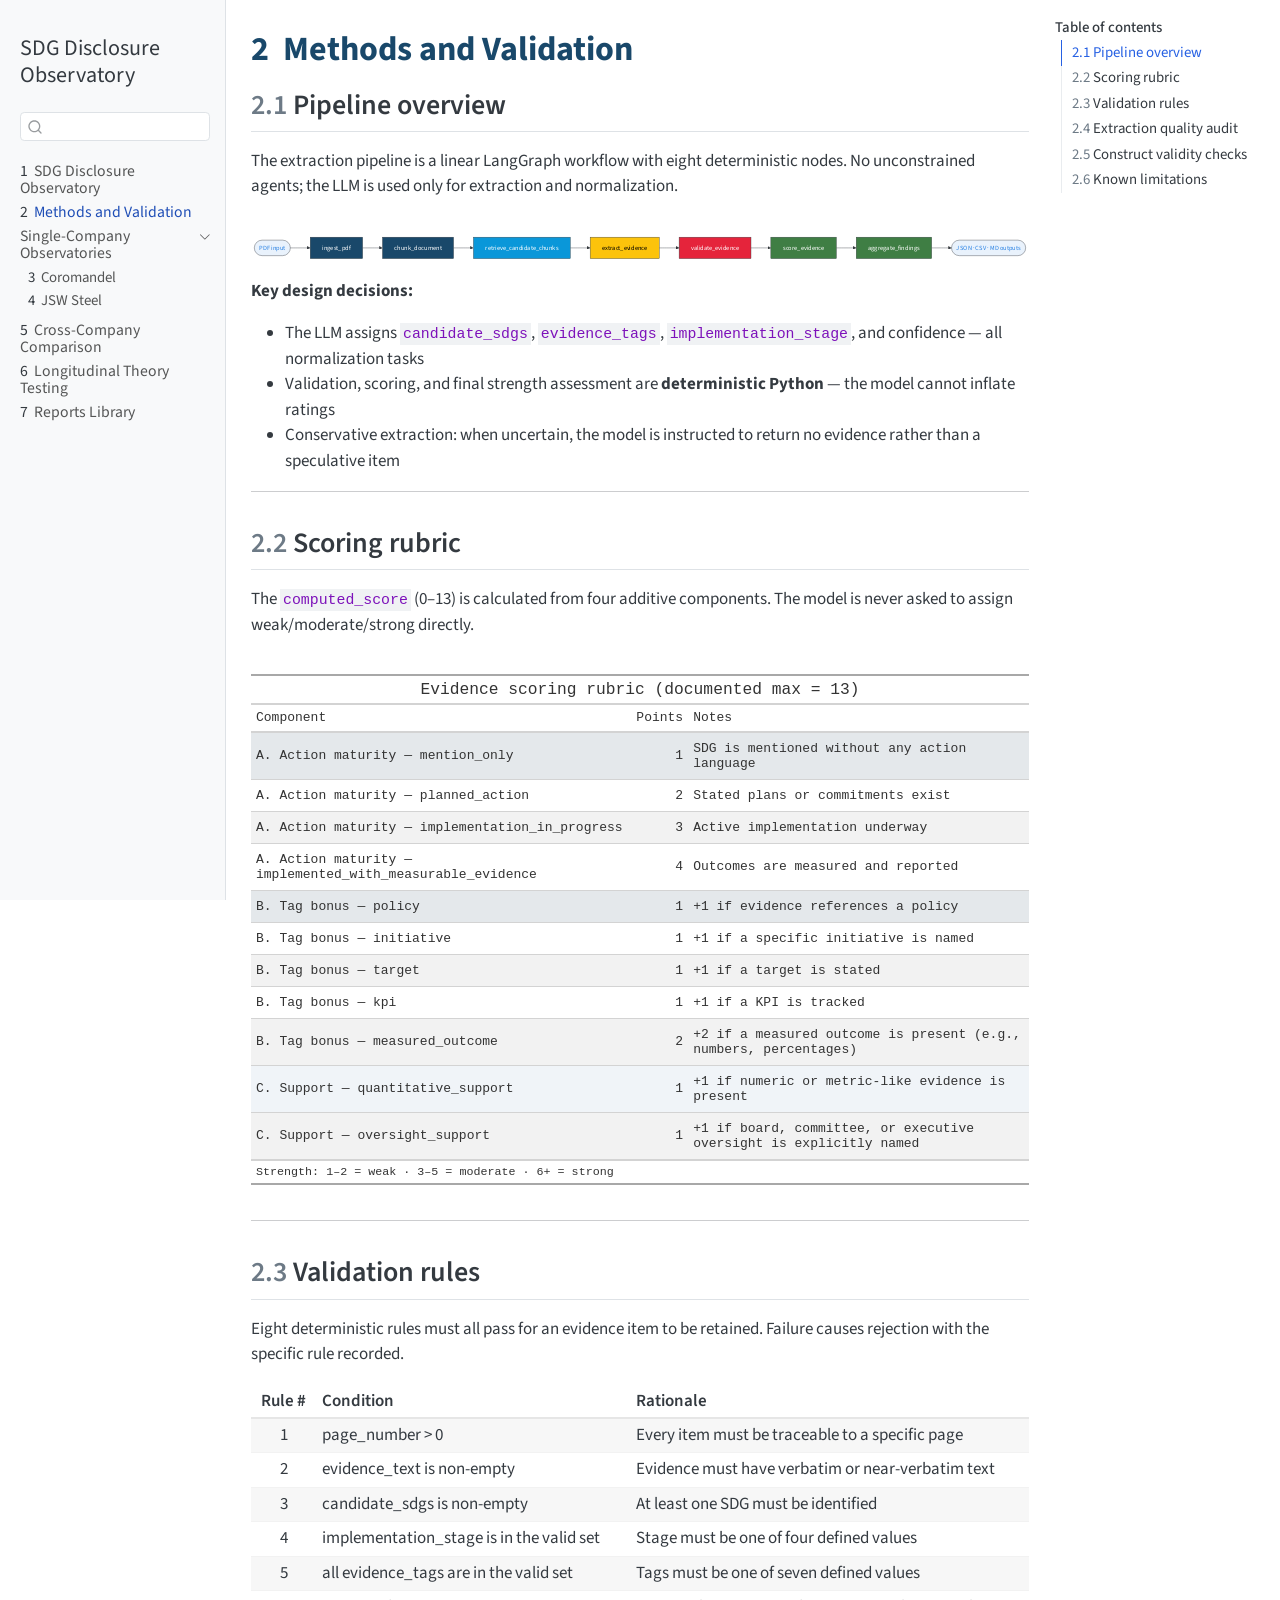
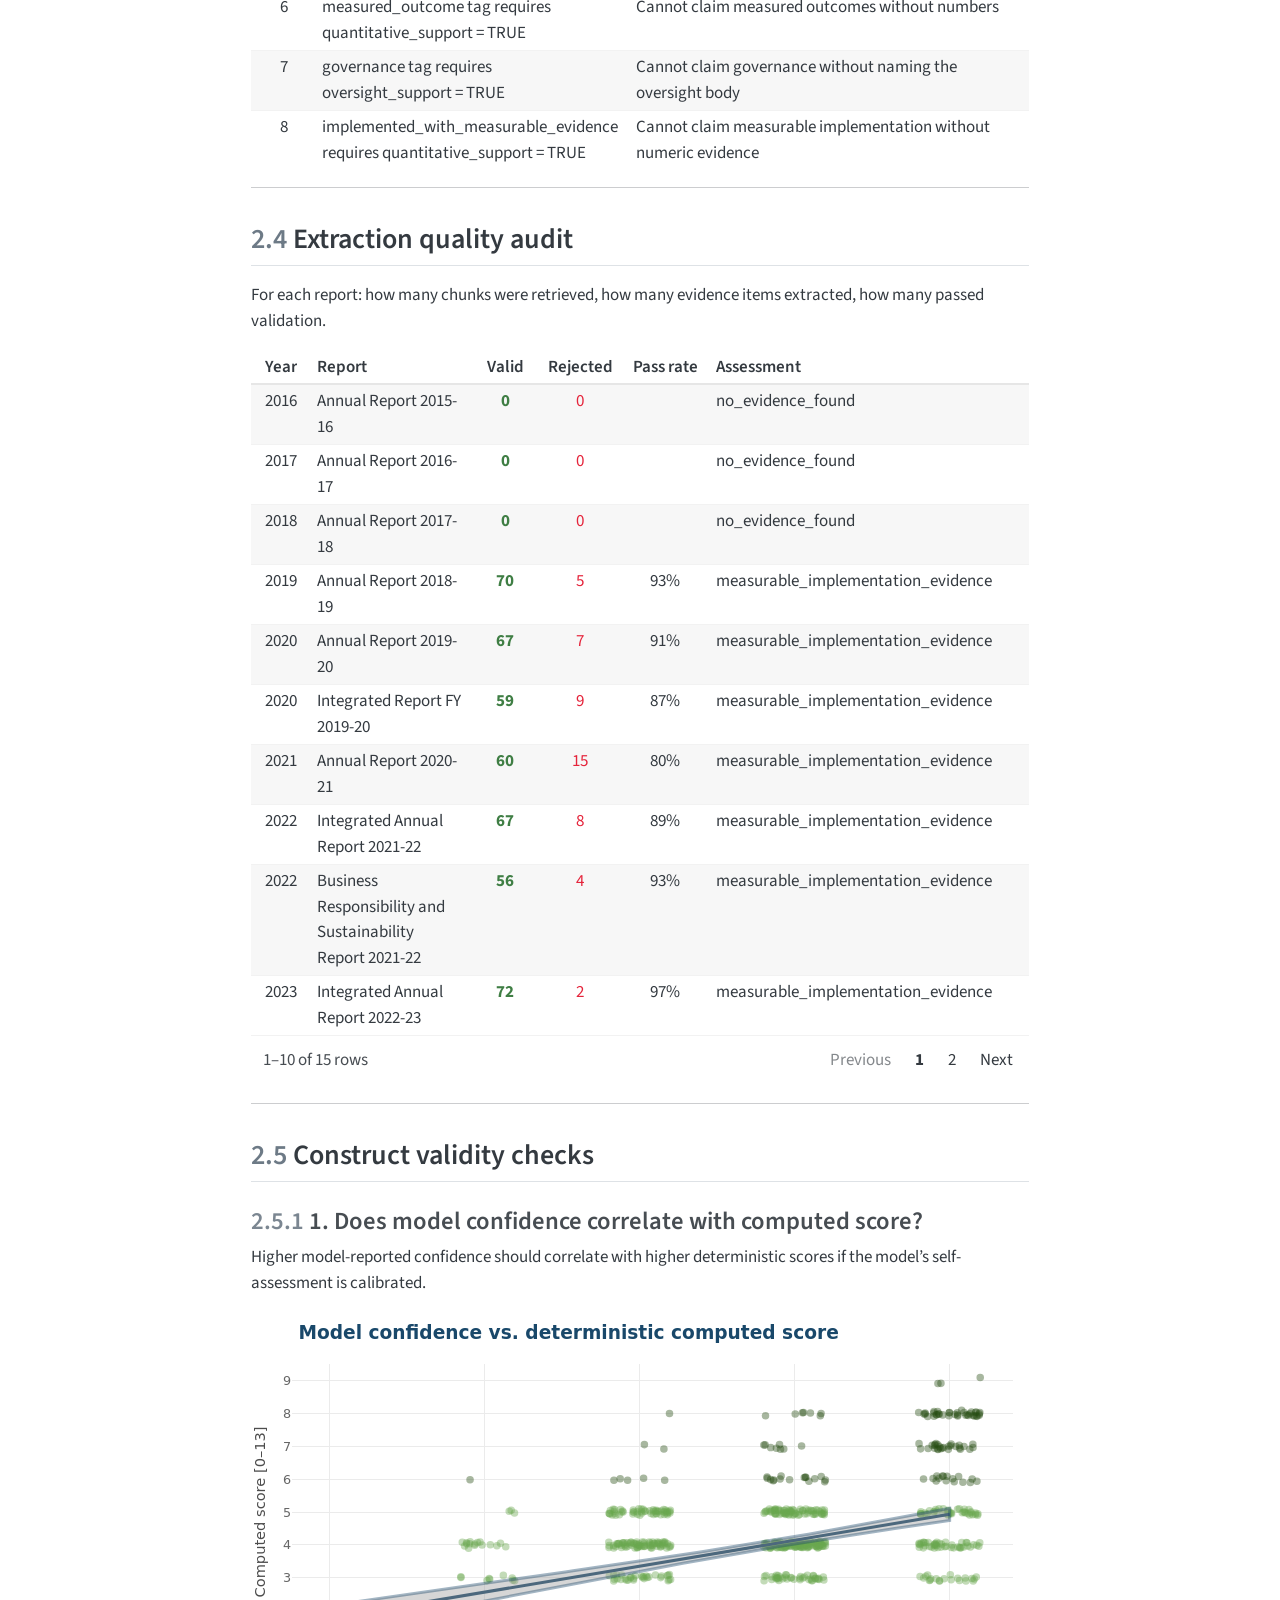
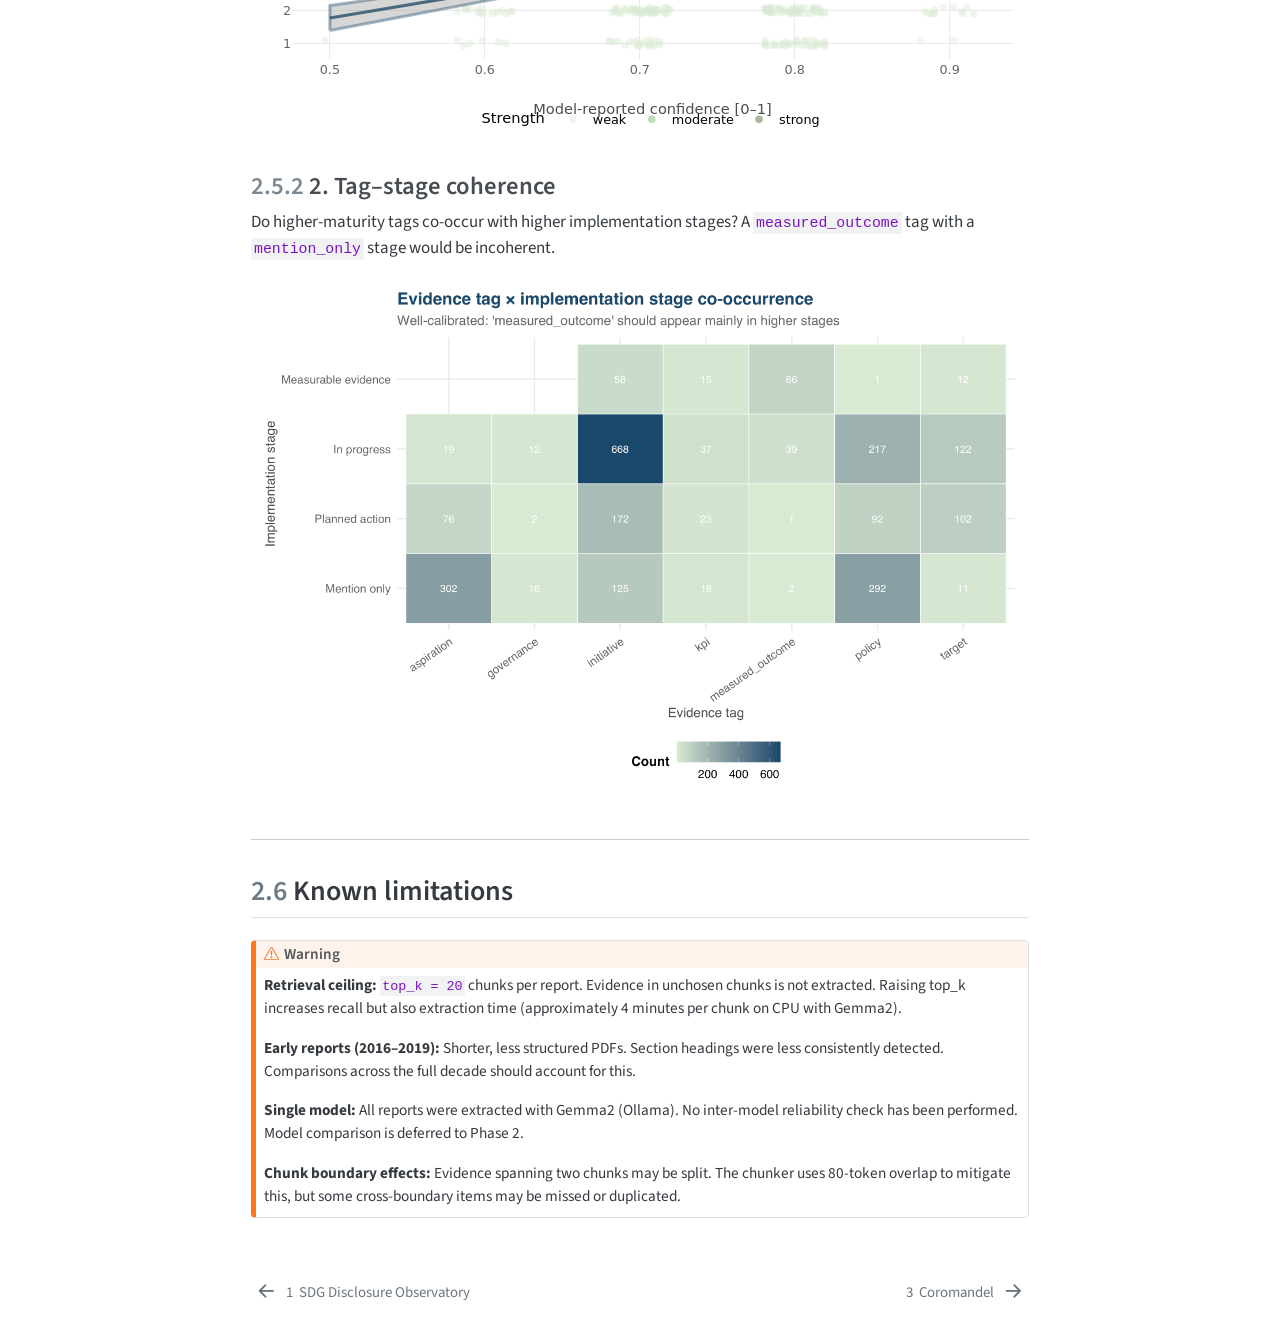
==== chapter_1_methods.html @ 9eb553b0 "Built site for gh-pages" ====
<!DOCTYPE html>
<html xmlns="http://www.w3.org/1999/xhtml" lang="en" xml:lang="en"><head>

<meta charset="utf-8">
<meta name="generator" content="quarto-1.8.26">

<meta name="viewport" content="width=device-width, initial-scale=1.0, user-scalable=yes">


<title>2&nbsp; Methods and Validation – SDG Disclosure Observatory</title>
<style>
code{white-space: pre-wrap;}
span.smallcaps{font-variant: small-caps;}
div.columns{display: flex; gap: min(4vw, 1.5em);}
div.column{flex: auto; overflow-x: auto;}
div.hanging-indent{margin-left: 1.5em; text-indent: -1.5em;}
ul.task-list{list-style: none;}
ul.task-list li input[type="checkbox"] {
  width: 0.8em;
  margin: 0 0.8em 0.2em -1em; /* quarto-specific, see https://github.com/quarto-dev/quarto-cli/issues/4556 */ 
  vertical-align: middle;
}
</style>


<script src="site_libs/quarto-nav/quarto-nav.js"></script>
<script src="site_libs/quarto-nav/headroom.min.js"></script>
<script src="site_libs/clipboard/clipboard.min.js"></script>
<script src="site_libs/quarto-search/autocomplete.umd.js"></script>
<script src="site_libs/quarto-search/fuse.min.js"></script>
<script src="site_libs/quarto-search/quarto-search.js"></script>
<meta name="quarto:offset" content="./">
<link href="./chapter_2_observatory.html" rel="next">
<link href="./index.html" rel="prev">
<script src="site_libs/quarto-html/quarto.js" type="module"></script>
<script src="site_libs/quarto-html/tabsets/tabsets.js" type="module"></script>
<script src="site_libs/quarto-html/axe/axe-check.js" type="module"></script>
<script src="site_libs/quarto-html/popper.min.js"></script>
<script src="site_libs/quarto-html/tippy.umd.min.js"></script>
<script src="site_libs/quarto-html/anchor.min.js"></script>
<link href="site_libs/quarto-html/tippy.css" rel="stylesheet">
<link href="site_libs/quarto-html/quarto-syntax-highlighting-587c61ba64f3a5504c4d52d930310e48.css" rel="stylesheet" id="quarto-text-highlighting-styles">
<script src="site_libs/bootstrap/bootstrap.min.js"></script>
<link href="site_libs/bootstrap/bootstrap-icons.css" rel="stylesheet">
<link href="site_libs/bootstrap/bootstrap-b82e2001e4f2dbe63ea4bb636280354e.min.css" rel="stylesheet" append-hash="true" id="quarto-bootstrap" data-mode="light">
<script id="quarto-search-options" type="application/json">{
  "location": "sidebar",
  "copy-button": false,
  "collapse-after": 3,
  "panel-placement": "start",
  "type": "textbox",
  "limit": 50,
  "keyboard-shortcut": [
    "f",
    "/",
    "s"
  ],
  "show-item-context": false,
  "language": {
    "search-no-results-text": "No results",
    "search-matching-documents-text": "matching documents",
    "search-copy-link-title": "Copy link to search",
    "search-hide-matches-text": "Hide additional matches",
    "search-more-match-text": "more match in this document",
    "search-more-matches-text": "more matches in this document",
    "search-clear-button-title": "Clear",
    "search-text-placeholder": "",
    "search-detached-cancel-button-title": "Cancel",
    "search-submit-button-title": "Submit",
    "search-label": "Search"
  }
}</script>
<style>html{ scroll-behavior: smooth; }</style>
<script src="site_libs/quarto-diagram/mermaid.min.js"></script>
<script src="site_libs/quarto-diagram/mermaid-init.js"></script>
<link href="site_libs/quarto-diagram/mermaid.css" rel="stylesheet">
<script src="site_libs/core-js-2.5.3/shim.min.js"></script>
<script src="site_libs/react-18.2.0/react.min.js"></script>
<script src="site_libs/react-18.2.0/react-dom.min.js"></script>
<script src="site_libs/reactwidget-2.0.0/react-tools.js"></script>
<link href="site_libs/htmltools-fill-0.5.9/fill.css" rel="stylesheet">
<script src="site_libs/htmlwidgets-1.6.4/htmlwidgets.js"></script>
<link href="site_libs/reactable-0.4.5/reactable.css" rel="stylesheet">
<script src="site_libs/reactable-binding-0.4.5/reactable.js"></script>
<script src="site_libs/plotly-binding-4.12.0/plotly.js"></script>
<script src="site_libs/typedarray-0.1/typedarray.min.js"></script>
<script src="site_libs/jquery-3.5.1/jquery.min.js"></script>
<link href="site_libs/crosstalk-1.2.2/css/crosstalk.min.css" rel="stylesheet">
<script src="site_libs/crosstalk-1.2.2/js/crosstalk.min.js"></script>
<link href="site_libs/plotly-htmlwidgets-css-2.25.2/plotly-htmlwidgets.css" rel="stylesheet">
<script src="site_libs/plotly-main-2.25.2/plotly-latest.min.js"></script>


</head>

<body class="nav-sidebar docked quarto-light">

<div id="quarto-search-results"></div>
  <header id="quarto-header" class="headroom fixed-top">
  <nav class="quarto-secondary-nav">
    <div class="container-fluid d-flex">
      <button type="button" class="quarto-btn-toggle btn" data-bs-toggle="collapse" role="button" data-bs-target=".quarto-sidebar-collapse-item" aria-controls="quarto-sidebar" aria-expanded="false" aria-label="Toggle sidebar navigation" onclick="if (window.quartoToggleHeadroom) { window.quartoToggleHeadroom(); }">
        <i class="bi bi-layout-text-sidebar-reverse"></i>
      </button>
        <nav class="quarto-page-breadcrumbs" aria-label="breadcrumb"><ol class="breadcrumb"><li class="breadcrumb-item"><a href="./chapter_1_methods.html"><span class="chapter-number">2</span>&nbsp; <span class="chapter-title">Methods and Validation</span></a></li></ol></nav>
        <a class="flex-grow-1" role="navigation" data-bs-toggle="collapse" data-bs-target=".quarto-sidebar-collapse-item" aria-controls="quarto-sidebar" aria-expanded="false" aria-label="Toggle sidebar navigation" onclick="if (window.quartoToggleHeadroom) { window.quartoToggleHeadroom(); }">      
        </a>
      <button type="button" class="btn quarto-search-button" aria-label="Search" onclick="window.quartoOpenSearch();">
        <i class="bi bi-search"></i>
      </button>
    </div>
  </nav>
</header>
<!-- content -->
<div id="quarto-content" class="quarto-container page-columns page-rows-contents page-layout-article">
<!-- sidebar -->
  <nav id="quarto-sidebar" class="sidebar collapse collapse-horizontal quarto-sidebar-collapse-item sidebar-navigation docked overflow-auto">
    <div class="pt-lg-2 mt-2 text-left sidebar-header">
    <div class="sidebar-title mb-0 py-0">
      <a href="./">SDG Disclosure Observatory</a> 
    </div>
      </div>
        <div class="mt-2 flex-shrink-0 align-items-center">
        <div class="sidebar-search">
        <div id="quarto-search" class="" title="Search"></div>
        </div>
        </div>
    <div class="sidebar-menu-container"> 
    <ul class="list-unstyled mt-1">
        <li class="sidebar-item">
  <div class="sidebar-item-container"> 
  <a href="./index.html" class="sidebar-item-text sidebar-link">
 <span class="menu-text"><span class="chapter-number">1</span>&nbsp; <span class="chapter-title">SDG Disclosure Observatory</span></span></a>
  </div>
</li>
        <li class="sidebar-item">
  <div class="sidebar-item-container"> 
  <a href="./chapter_1_methods.html" class="sidebar-item-text sidebar-link active">
 <span class="menu-text"><span class="chapter-number">2</span>&nbsp; <span class="chapter-title">Methods and Validation</span></span></a>
  </div>
</li>
        <li class="sidebar-item sidebar-item-section">
      <div class="sidebar-item-container"> 
            <a class="sidebar-item-text sidebar-link text-start" data-bs-toggle="collapse" data-bs-target="#quarto-sidebar-section-1" role="navigation" aria-expanded="true">
 <span class="menu-text">Single-Company Observatories</span></a>
          <a class="sidebar-item-toggle text-start" data-bs-toggle="collapse" data-bs-target="#quarto-sidebar-section-1" role="navigation" aria-expanded="true" aria-label="Toggle section">
            <i class="bi bi-chevron-right ms-2"></i>
          </a> 
      </div>
      <ul id="quarto-sidebar-section-1" class="collapse list-unstyled sidebar-section depth1 show">  
          <li class="sidebar-item">
  <div class="sidebar-item-container"> 
  <a href="./chapter_2_observatory.html" class="sidebar-item-text sidebar-link">
 <span class="menu-text"><span class="chapter-number">3</span>&nbsp; <span class="chapter-title">Coromandel</span></span></a>
  </div>
</li>
          <li class="sidebar-item">
  <div class="sidebar-item-container"> 
  <a href="./chapter_2b_jswsteel.html" class="sidebar-item-text sidebar-link">
 <span class="menu-text"><span class="chapter-number">4</span>&nbsp; <span class="chapter-title">JSW Steel</span></span></a>
  </div>
</li>
      </ul>
  </li>
        <li class="sidebar-item">
  <div class="sidebar-item-container"> 
  <a href="./chapter_3_comparison.html" class="sidebar-item-text sidebar-link">
 <span class="menu-text"><span class="chapter-number">5</span>&nbsp; <span class="chapter-title">Cross-Company Comparison</span></span></a>
  </div>
</li>
        <li class="sidebar-item">
  <div class="sidebar-item-container"> 
  <a href="./chapter_4_theory.html" class="sidebar-item-text sidebar-link">
 <span class="menu-text"><span class="chapter-number">6</span>&nbsp; <span class="chapter-title">Longitudinal Theory Testing</span></span></a>
  </div>
</li>
        <li class="sidebar-item">
  <div class="sidebar-item-container"> 
  <a href="./chapter_5_reports.html" class="sidebar-item-text sidebar-link">
 <span class="menu-text"><span class="chapter-number">7</span>&nbsp; <span class="chapter-title">Reports Library</span></span></a>
  </div>
</li>
    </ul>
    </div>
</nav>
<div id="quarto-sidebar-glass" class="quarto-sidebar-collapse-item" data-bs-toggle="collapse" data-bs-target=".quarto-sidebar-collapse-item"></div>
<!-- margin-sidebar -->
    <div id="quarto-margin-sidebar" class="sidebar margin-sidebar">
        <nav id="TOC" role="doc-toc" class="toc-active">
    <h2 id="toc-title">Table of contents</h2>
   
  <ul>
  <li><a href="#pipeline-overview" id="toc-pipeline-overview" class="nav-link active" data-scroll-target="#pipeline-overview"><span class="header-section-number">2.1</span> Pipeline overview</a></li>
  <li><a href="#scoring-rubric" id="toc-scoring-rubric" class="nav-link" data-scroll-target="#scoring-rubric"><span class="header-section-number">2.2</span> Scoring rubric</a></li>
  <li><a href="#validation-rules" id="toc-validation-rules" class="nav-link" data-scroll-target="#validation-rules"><span class="header-section-number">2.3</span> Validation rules</a></li>
  <li><a href="#extraction-quality-audit" id="toc-extraction-quality-audit" class="nav-link" data-scroll-target="#extraction-quality-audit"><span class="header-section-number">2.4</span> Extraction quality audit</a></li>
  <li><a href="#construct-validity-checks" id="toc-construct-validity-checks" class="nav-link" data-scroll-target="#construct-validity-checks"><span class="header-section-number">2.5</span> Construct validity checks</a>
  <ul class="collapse">
  <li><a href="#does-model-confidence-correlate-with-computed-score" id="toc-does-model-confidence-correlate-with-computed-score" class="nav-link" data-scroll-target="#does-model-confidence-correlate-with-computed-score"><span class="header-section-number">2.5.1</span> 1. Does model confidence correlate with computed score?</a></li>
  <li><a href="#tagstage-coherence" id="toc-tagstage-coherence" class="nav-link" data-scroll-target="#tagstage-coherence"><span class="header-section-number">2.5.2</span> 2. Tag–stage coherence</a></li>
  </ul></li>
  <li><a href="#known-limitations" id="toc-known-limitations" class="nav-link" data-scroll-target="#known-limitations"><span class="header-section-number">2.6</span> Known limitations</a></li>
  </ul>
</nav>
    </div>
<!-- main -->
<main class="content" id="quarto-document-content">

<header id="title-block-header" class="quarto-title-block default">
<div class="quarto-title">
<h1 class="title"><span class="chapter-number">2</span>&nbsp; <span class="chapter-title">Methods and Validation</span></h1>
</div>



<div class="quarto-title-meta">

    
  
    
  </div>
  


</header>


<section id="pipeline-overview" class="level2" data-number="2.1">
<h2 data-number="2.1" class="anchored" data-anchor-id="pipeline-overview"><span class="header-section-number">2.1</span> Pipeline overview</h2>
<p>The extraction pipeline is a linear LangGraph workflow with eight deterministic nodes. No unconstrained agents; the LLM is used only for extraction and normalization.</p>
<div class="cell" data-layout-align="default">
<div class="cell-output-display">
<div>
<p></p><figure class="figure"><p></p>
<div>
<pre class="mermaid mermaid-js">flowchart LR
    A([PDF input]) --&gt; B[ingest_pdf]
    B --&gt; C[chunk_document]
    C --&gt; D[retrieve_candidate_chunks]
    D --&gt; E[extract_evidence]
    E --&gt; F[validate_evidence]
    F --&gt; G[score_evidence]
    G --&gt; H[aggregate_findings]
    H --&gt; I([JSON · CSV · MD outputs])

    style B fill:#19486A,color:#fff
    style C fill:#19486A,color:#fff
    style D fill:#0A97D9,color:#fff
    style E fill:#FCC30B,color:#000
    style F fill:#E5243B,color:#fff
    style G fill:#3F7E44,color:#fff
    style H fill:#3F7E44,color:#fff
</pre>
</div>
<p></p></figure><p></p>
</div>
</div>
</div>
<p><strong>Key design decisions:</strong></p>
<ul>
<li>The LLM assigns <code>candidate_sdgs</code>, <code>evidence_tags</code>, <code>implementation_stage</code>, and confidence — all normalization tasks</li>
<li>Validation, scoring, and final strength assessment are <strong>deterministic Python</strong> — the model cannot inflate ratings</li>
<li>Conservative extraction: when uncertain, the model is instructed to return no evidence rather than a speculative item</li>
</ul>
<hr>
</section>
<section id="scoring-rubric" class="level2" data-number="2.2">
<h2 data-number="2.2" class="anchored" data-anchor-id="scoring-rubric"><span class="header-section-number">2.2</span> Scoring rubric</h2>
<p>The <code>computed_score</code> (0–13) is calculated from four additive components. The model is never asked to assign weak/moderate/strong directly.</p>
<div class="cell">
<div class="cell-output-display">
<div id="llmwbcxdvl" style="padding-left:0px;padding-right:0px;padding-top:10px;padding-bottom:10px;overflow-x:auto;overflow-y:auto;width:auto;height:auto;">
<style>#llmwbcxdvl table {
  font-family: monospace, system-ui, 'Segoe UI', Roboto, Helvetica, Arial, sans-serif, 'Apple Color Emoji', 'Segoe UI Emoji', 'Segoe UI Symbol', 'Noto Color Emoji';
  -webkit-font-smoothing: antialiased;
  -moz-osx-font-smoothing: grayscale;
}

#llmwbcxdvl thead, #llmwbcxdvl tbody, #llmwbcxdvl tfoot, #llmwbcxdvl tr, #llmwbcxdvl td, #llmwbcxdvl th {
  border-style: none;
}

#llmwbcxdvl p {
  margin: 0;
  padding: 0;
}

#llmwbcxdvl .gt_table {
  display: table;
  border-collapse: collapse;
  line-height: normal;
  margin-left: auto;
  margin-right: auto;
  color: #333333;
  font-size: 13px;
  font-weight: normal;
  font-style: normal;
  background-color: #FFFFFF;
  width: auto;
  border-top-style: solid;
  border-top-width: 2px;
  border-top-color: #A8A8A8;
  border-right-style: none;
  border-right-width: 2px;
  border-right-color: #D3D3D3;
  border-bottom-style: solid;
  border-bottom-width: 2px;
  border-bottom-color: #A8A8A8;
  border-left-style: none;
  border-left-width: 2px;
  border-left-color: #D3D3D3;
}

#llmwbcxdvl .gt_caption {
  padding-top: 4px;
  padding-bottom: 4px;
}

#llmwbcxdvl .gt_title {
  color: #333333;
  font-size: 125%;
  font-weight: initial;
  padding-top: 4px;
  padding-bottom: 4px;
  padding-left: 5px;
  padding-right: 5px;
  border-bottom-color: #FFFFFF;
  border-bottom-width: 0;
}

#llmwbcxdvl .gt_subtitle {
  color: #333333;
  font-size: 85%;
  font-weight: initial;
  padding-top: 3px;
  padding-bottom: 5px;
  padding-left: 5px;
  padding-right: 5px;
  border-top-color: #FFFFFF;
  border-top-width: 0;
}

#llmwbcxdvl .gt_heading {
  background-color: #FFFFFF;
  text-align: center;
  border-bottom-color: #FFFFFF;
  border-left-style: none;
  border-left-width: 1px;
  border-left-color: #D3D3D3;
  border-right-style: none;
  border-right-width: 1px;
  border-right-color: #D3D3D3;
}

#llmwbcxdvl .gt_bottom_border {
  border-bottom-style: solid;
  border-bottom-width: 2px;
  border-bottom-color: #D3D3D3;
}

#llmwbcxdvl .gt_col_headings {
  border-top-style: solid;
  border-top-width: 2px;
  border-top-color: #D3D3D3;
  border-bottom-style: solid;
  border-bottom-width: 2px;
  border-bottom-color: #D3D3D3;
  border-left-style: none;
  border-left-width: 1px;
  border-left-color: #D3D3D3;
  border-right-style: none;
  border-right-width: 1px;
  border-right-color: #D3D3D3;
}

#llmwbcxdvl .gt_col_heading {
  color: #333333;
  background-color: #FFFFFF;
  font-size: 100%;
  font-weight: normal;
  text-transform: inherit;
  border-left-style: none;
  border-left-width: 1px;
  border-left-color: #D3D3D3;
  border-right-style: none;
  border-right-width: 1px;
  border-right-color: #D3D3D3;
  vertical-align: bottom;
  padding-top: 5px;
  padding-bottom: 6px;
  padding-left: 5px;
  padding-right: 5px;
  overflow-x: hidden;
}

#llmwbcxdvl .gt_column_spanner_outer {
  color: #333333;
  background-color: #FFFFFF;
  font-size: 100%;
  font-weight: normal;
  text-transform: inherit;
  padding-top: 0;
  padding-bottom: 0;
  padding-left: 4px;
  padding-right: 4px;
}

#llmwbcxdvl .gt_column_spanner_outer:first-child {
  padding-left: 0;
}

#llmwbcxdvl .gt_column_spanner_outer:last-child {
  padding-right: 0;
}

#llmwbcxdvl .gt_column_spanner {
  border-bottom-style: solid;
  border-bottom-width: 2px;
  border-bottom-color: #D3D3D3;
  vertical-align: bottom;
  padding-top: 5px;
  padding-bottom: 5px;
  overflow-x: hidden;
  display: inline-block;
  width: 100%;
}

#llmwbcxdvl .gt_spanner_row {
  border-bottom-style: hidden;
}

#llmwbcxdvl .gt_group_heading {
  padding-top: 8px;
  padding-bottom: 8px;
  padding-left: 5px;
  padding-right: 5px;
  color: #333333;
  background-color: #FFFFFF;
  font-size: 100%;
  font-weight: initial;
  text-transform: inherit;
  border-top-style: solid;
  border-top-width: 2px;
  border-top-color: #D3D3D3;
  border-bottom-style: solid;
  border-bottom-width: 2px;
  border-bottom-color: #D3D3D3;
  border-left-style: none;
  border-left-width: 1px;
  border-left-color: #D3D3D3;
  border-right-style: none;
  border-right-width: 1px;
  border-right-color: #D3D3D3;
  vertical-align: middle;
  text-align: left;
}

#llmwbcxdvl .gt_empty_group_heading {
  padding: 0.5px;
  color: #333333;
  background-color: #FFFFFF;
  font-size: 100%;
  font-weight: initial;
  border-top-style: solid;
  border-top-width: 2px;
  border-top-color: #D3D3D3;
  border-bottom-style: solid;
  border-bottom-width: 2px;
  border-bottom-color: #D3D3D3;
  vertical-align: middle;
}

#llmwbcxdvl .gt_from_md > :first-child {
  margin-top: 0;
}

#llmwbcxdvl .gt_from_md > :last-child {
  margin-bottom: 0;
}

#llmwbcxdvl .gt_row {
  padding-top: 8px;
  padding-bottom: 8px;
  padding-left: 5px;
  padding-right: 5px;
  margin: 10px;
  border-top-style: solid;
  border-top-width: 1px;
  border-top-color: #D3D3D3;
  border-left-style: none;
  border-left-width: 1px;
  border-left-color: #D3D3D3;
  border-right-style: none;
  border-right-width: 1px;
  border-right-color: #D3D3D3;
  vertical-align: middle;
  overflow-x: hidden;
}

#llmwbcxdvl .gt_stub {
  color: #333333;
  background-color: #FFFFFF;
  font-size: 100%;
  font-weight: initial;
  text-transform: inherit;
  border-right-style: solid;
  border-right-width: 2px;
  border-right-color: #D3D3D3;
  padding-left: 5px;
  padding-right: 5px;
}

#llmwbcxdvl .gt_stub_row_group {
  color: #333333;
  background-color: #FFFFFF;
  font-size: 100%;
  font-weight: initial;
  text-transform: inherit;
  border-right-style: solid;
  border-right-width: 2px;
  border-right-color: #D3D3D3;
  padding-left: 5px;
  padding-right: 5px;
  vertical-align: top;
}

#llmwbcxdvl .gt_row_group_first td {
  border-top-width: 2px;
}

#llmwbcxdvl .gt_row_group_first th {
  border-top-width: 2px;
}

#llmwbcxdvl .gt_summary_row {
  color: #333333;
  background-color: #FFFFFF;
  text-transform: inherit;
  padding-top: 8px;
  padding-bottom: 8px;
  padding-left: 5px;
  padding-right: 5px;
}

#llmwbcxdvl .gt_first_summary_row {
  border-top-style: solid;
  border-top-color: #D3D3D3;
}

#llmwbcxdvl .gt_first_summary_row.thick {
  border-top-width: 2px;
}

#llmwbcxdvl .gt_last_summary_row {
  padding-top: 8px;
  padding-bottom: 8px;
  padding-left: 5px;
  padding-right: 5px;
  border-bottom-style: solid;
  border-bottom-width: 2px;
  border-bottom-color: #D3D3D3;
}

#llmwbcxdvl .gt_grand_summary_row {
  color: #333333;
  background-color: #FFFFFF;
  text-transform: inherit;
  padding-top: 8px;
  padding-bottom: 8px;
  padding-left: 5px;
  padding-right: 5px;
}

#llmwbcxdvl .gt_first_grand_summary_row {
  padding-top: 8px;
  padding-bottom: 8px;
  padding-left: 5px;
  padding-right: 5px;
  border-top-style: double;
  border-top-width: 6px;
  border-top-color: #D3D3D3;
}

#llmwbcxdvl .gt_last_grand_summary_row_top {
  padding-top: 8px;
  padding-bottom: 8px;
  padding-left: 5px;
  padding-right: 5px;
  border-bottom-style: double;
  border-bottom-width: 6px;
  border-bottom-color: #D3D3D3;
}

#llmwbcxdvl .gt_striped {
  background-color: rgba(128, 128, 128, 0.05);
}

#llmwbcxdvl .gt_table_body {
  border-top-style: solid;
  border-top-width: 2px;
  border-top-color: #D3D3D3;
  border-bottom-style: solid;
  border-bottom-width: 2px;
  border-bottom-color: #D3D3D3;
}

#llmwbcxdvl .gt_footnotes {
  color: #333333;
  background-color: #FFFFFF;
  border-bottom-style: none;
  border-bottom-width: 2px;
  border-bottom-color: #D3D3D3;
  border-left-style: none;
  border-left-width: 2px;
  border-left-color: #D3D3D3;
  border-right-style: none;
  border-right-width: 2px;
  border-right-color: #D3D3D3;
}

#llmwbcxdvl .gt_footnote {
  margin: 0px;
  font-size: 90%;
  padding-top: 4px;
  padding-bottom: 4px;
  padding-left: 5px;
  padding-right: 5px;
}

#llmwbcxdvl .gt_sourcenotes {
  color: #333333;
  background-color: #FFFFFF;
  border-bottom-style: none;
  border-bottom-width: 2px;
  border-bottom-color: #D3D3D3;
  border-left-style: none;
  border-left-width: 2px;
  border-left-color: #D3D3D3;
  border-right-style: none;
  border-right-width: 2px;
  border-right-color: #D3D3D3;
}

#llmwbcxdvl .gt_sourcenote {
  font-size: 90%;
  padding-top: 4px;
  padding-bottom: 4px;
  padding-left: 5px;
  padding-right: 5px;
}

#llmwbcxdvl .gt_left {
  text-align: left;
}

#llmwbcxdvl .gt_center {
  text-align: center;
}

#llmwbcxdvl .gt_right {
  text-align: right;
  font-variant-numeric: tabular-nums;
}

#llmwbcxdvl .gt_font_normal {
  font-weight: normal;
}

#llmwbcxdvl .gt_font_bold {
  font-weight: bold;
}

#llmwbcxdvl .gt_font_italic {
  font-style: italic;
}

#llmwbcxdvl .gt_super {
  font-size: 65%;
}

#llmwbcxdvl .gt_footnote_marks {
  font-size: 75%;
  vertical-align: 0.4em;
  position: initial;
}

#llmwbcxdvl .gt_asterisk {
  font-size: 100%;
  vertical-align: 0;
}

#llmwbcxdvl .gt_indent_1 {
  text-indent: 5px;
}

#llmwbcxdvl .gt_indent_2 {
  text-indent: 10px;
}

#llmwbcxdvl .gt_indent_3 {
  text-indent: 15px;
}

#llmwbcxdvl .gt_indent_4 {
  text-indent: 20px;
}

#llmwbcxdvl .gt_indent_5 {
  text-indent: 25px;
}

#llmwbcxdvl .katex-display {
  display: inline-flex !important;
  margin-bottom: 0.75em !important;
}

#llmwbcxdvl div.Reactable > div.rt-table > div.rt-thead > div.rt-tr.rt-tr-group-header > div.rt-th-group:after {
  height: 0px !important;
}
</style>

<table class="gt_table caption-top table table-sm table-striped small" data-quarto-bootstrap="false">
<thead>
<tr class="gt_heading header">
<td colspan="3" class="gt_heading gt_title gt_font_normal gt_bottom_border">Evidence scoring rubric (documented max = 13)</td>
</tr>
<tr class="gt_col_headings even">
<th id="Component" class="gt_col_heading gt_columns_bottom_border gt_left" data-quarto-table-cell-role="th" scope="col">Component</th>
<th id="Points" class="gt_col_heading gt_columns_bottom_border gt_right" data-quarto-table-cell-role="th" scope="col">Points</th>
<th id="Notes" class="gt_col_heading gt_columns_bottom_border gt_left" data-quarto-table-cell-role="th" scope="col">Notes</th>
</tr>
</thead>
<tbody class="gt_table_body">
<tr class="odd">
<td class="gt_row gt_left" headers="Component" style="background-color: #F0F4F8">A. Action maturity — mention_only</td>
<td class="gt_row gt_right" headers="Points" style="background-color: #F0F4F8">1</td>
<td class="gt_row gt_left" headers="Notes" style="background-color: #F0F4F8">SDG is mentioned without any action language</td>
</tr>
<tr class="even">
<td class="gt_row gt_left" headers="Component">A. Action maturity — planned_action</td>
<td class="gt_row gt_right" headers="Points">2</td>
<td class="gt_row gt_left" headers="Notes">Stated plans or commitments exist</td>
</tr>
<tr class="odd">
<td class="gt_row gt_left" headers="Component">A. Action maturity — implementation_in_progress</td>
<td class="gt_row gt_right" headers="Points">3</td>
<td class="gt_row gt_left" headers="Notes">Active implementation underway</td>
</tr>
<tr class="even">
<td class="gt_row gt_left" headers="Component">A. Action maturity — implemented_with_measurable_evidence</td>
<td class="gt_row gt_right" headers="Points">4</td>
<td class="gt_row gt_left" headers="Notes">Outcomes are measured and reported</td>
</tr>
<tr class="odd">
<td class="gt_row gt_left" headers="Component" style="background-color: #F0F4F8">B. Tag bonus — policy</td>
<td class="gt_row gt_right" headers="Points" style="background-color: #F0F4F8">1</td>
<td class="gt_row gt_left" headers="Notes" style="background-color: #F0F4F8">+1 if evidence references a policy</td>
</tr>
<tr class="even">
<td class="gt_row gt_left" headers="Component">B. Tag bonus — initiative</td>
<td class="gt_row gt_right" headers="Points">1</td>
<td class="gt_row gt_left" headers="Notes">+1 if a specific initiative is named</td>
</tr>
<tr class="odd">
<td class="gt_row gt_left" headers="Component">B. Tag bonus — target</td>
<td class="gt_row gt_right" headers="Points">1</td>
<td class="gt_row gt_left" headers="Notes">+1 if a target is stated</td>
</tr>
<tr class="even">
<td class="gt_row gt_left" headers="Component">B. Tag bonus — kpi</td>
<td class="gt_row gt_right" headers="Points">1</td>
<td class="gt_row gt_left" headers="Notes">+1 if a KPI is tracked</td>
</tr>
<tr class="odd">
<td class="gt_row gt_left" headers="Component">B. Tag bonus — measured_outcome</td>
<td class="gt_row gt_right" headers="Points">2</td>
<td class="gt_row gt_left" headers="Notes">+2 if a measured outcome is present (e.g., numbers, percentages)</td>
</tr>
<tr class="even">
<td class="gt_row gt_left" headers="Component" style="background-color: #F0F4F8">C. Support — quantitative_support</td>
<td class="gt_row gt_right" headers="Points" style="background-color: #F0F4F8">1</td>
<td class="gt_row gt_left" headers="Notes" style="background-color: #F0F4F8">+1 if numeric or metric-like evidence is present</td>
</tr>
<tr class="odd">
<td class="gt_row gt_left" headers="Component">C. Support — oversight_support</td>
<td class="gt_row gt_right" headers="Points">1</td>
<td class="gt_row gt_left" headers="Notes">+1 if board, committee, or executive oversight is explicitly named</td>
</tr>
</tbody><tfoot>
<tr class="gt_footnotes odd">
<td colspan="3" class="gt_footnote">Strength: 1–2 = weak · 3–5 = moderate · 6+ = strong</td>
</tr>
</tfoot>

</table>

</div>
</div>
</div>
<hr>
</section>
<section id="validation-rules" class="level2" data-number="2.3">
<h2 data-number="2.3" class="anchored" data-anchor-id="validation-rules"><span class="header-section-number">2.3</span> Validation rules</h2>
<p>Eight deterministic rules must all pass for an evidence item to be retained. Failure causes rejection with the specific rule recorded.</p>
<div class="cell">
<div class="cell-output-display">
<div class="reactable html-widget html-fill-item" id="htmlwidget-e08ebeb6486df4438d2b" style="width:auto;height:auto;"></div>
<script type="application/json" data-for="htmlwidget-e08ebeb6486df4438d2b">{"x":{"tag":{"name":"Reactable","attribs":{"data":{"Rule #":[1,2,3,4,5,6,7,8],"Condition":["page_number > 0","evidence_text is non-empty","candidate_sdgs is non-empty","implementation_stage is in the valid set","all evidence_tags are in the valid set","measured_outcome tag requires quantitative_support = TRUE","governance tag requires oversight_support = TRUE","implemented_with_measurable_evidence requires quantitative_support = TRUE"],"Rationale":["Every item must be traceable to a specific page","Evidence must have verbatim or near-verbatim text","At least one SDG must be identified","Stage must be one of four defined values","Tags must be one of seven defined values","Cannot claim measured outcomes without numbers","Cannot claim governance without naming the oversight body","Cannot claim measurable implementation without numeric evidence"]},"columns":[{"id":"Rule #","name":"Rule #","type":"numeric","maxWidth":65,"align":"center"},{"id":"Condition","name":"Condition","type":"character","minWidth":220},{"id":"Rationale","name":"Rationale","type":"character","minWidth":280}],"defaultPageSize":8,"highlight":true,"striped":true,"compact":true,"dataKey":"4de2066d29e56278ae28f0265017eb62"},"children":[]},"class":"reactR_markup"},"evals":[],"jsHooks":[]}</script>
</div>
</div>
<hr>
</section>
<section id="extraction-quality-audit" class="level2" data-number="2.4">
<h2 data-number="2.4" class="anchored" data-anchor-id="extraction-quality-audit"><span class="header-section-number">2.4</span> Extraction quality audit</h2>
<p>For each report: how many chunks were retrieved, how many evidence items extracted, how many passed validation.</p>
<div class="cell">
<div class="cell-output-display">
<div class="reactable html-widget html-fill-item" id="htmlwidget-6b11b4ee641cf960bf40" style="width:auto;height:auto;"></div>
<script type="application/json" data-for="htmlwidget-6b11b4ee641cf960bf40">{"x":{"tag":{"name":"Reactable","attribs":{"data":{"Year":[2016,2017,2018,2019,2020,2020,2021,2022,2022,2023,2023,2024,2024,2025,2025],"Report":["Annual Report 2015-16","Annual Report 2016-17","Annual Report 2017-18","Annual Report 2018-19","Annual Report 2019-20","Integrated Report FY 2019-20","Annual Report 2020-21","Integrated Annual Report 2021-22","Business Responsibility and Sustainability Report 2021-22","Integrated Annual Report 2022-23","Integrated Report and BRSR FY 2022-23","Integrated Annual Report 2023-24","Integrated Annual Report FY 2023-24","Integrated Annual Report 2024-25","Integrated Annual Report FY 2024-25"],"Valid":[0,0,0,70,67,59,60,67,56,72,68,70,83,81,80],"Rejected":[0,0,0,5,7,9,15,8,4,2,3,5,2,2,2],"Pass rate":[null,null,null,"93%","91%","87%","80%","89%","93%","97%","96%","93%","98%","98%","98%"],"Assessment":["no_evidence_found","no_evidence_found","no_evidence_found","measurable_implementation_evidence","measurable_implementation_evidence","measurable_implementation_evidence","measurable_implementation_evidence","measurable_implementation_evidence","measurable_implementation_evidence","measurable_implementation_evidence","measurable_implementation_evidence","measurable_implementation_evidence","measurable_implementation_evidence","measurable_implementation_evidence","measurable_implementation_evidence"]},"columns":[{"id":"Year","name":"Year","type":"numeric","maxWidth":60,"align":"center"},{"id":"Report","name":"Report","type":"character"},{"id":"Valid","name":"Valid","type":"numeric","maxWidth":70,"align":"center","style":[{"color":"#3F7E44","fontWeight":"bold"},{"color":"#3F7E44","fontWeight":"bold"},{"color":"#3F7E44","fontWeight":"bold"},{"color":"#3F7E44","fontWeight":"bold"},{"color":"#3F7E44","fontWeight":"bold"},{"color":"#3F7E44","fontWeight":"bold"},{"color":"#3F7E44","fontWeight":"bold"},{"color":"#3F7E44","fontWeight":"bold"},{"color":"#3F7E44","fontWeight":"bold"},{"color":"#3F7E44","fontWeight":"bold"},{"color":"#3F7E44","fontWeight":"bold"},{"color":"#3F7E44","fontWeight":"bold"},{"color":"#3F7E44","fontWeight":"bold"},{"color":"#3F7E44","fontWeight":"bold"},{"color":"#3F7E44","fontWeight":"bold"}]},{"id":"Rejected","name":"Rejected","type":"numeric","maxWidth":80,"align":"center","style":[{"color":"#E5243B"},{"color":"#E5243B"},{"color":"#E5243B"},{"color":"#E5243B"},{"color":"#E5243B"},{"color":"#E5243B"},{"color":"#E5243B"},{"color":"#E5243B"},{"color":"#E5243B"},{"color":"#E5243B"},{"color":"#E5243B"},{"color":"#E5243B"},{"color":"#E5243B"},{"color":"#E5243B"},{"color":"#E5243B"}]},{"id":"Pass rate","name":"Pass rate","type":"character","maxWidth":90,"align":"center"},{"id":"Assessment","name":"Assessment","type":"character","minWidth":200}],"highlight":true,"striped":true,"compact":true,"dataKey":"ae3b935c7789c9ebe9ebc9ffb7e19b03"},"children":[]},"class":"reactR_markup"},"evals":[],"jsHooks":[]}</script>
</div>
</div>
<hr>
</section>
<section id="construct-validity-checks" class="level2" data-number="2.5">
<h2 data-number="2.5" class="anchored" data-anchor-id="construct-validity-checks"><span class="header-section-number">2.5</span> Construct validity checks</h2>
<section id="does-model-confidence-correlate-with-computed-score" class="level3" data-number="2.5.1">
<h3 data-number="2.5.1" class="anchored" data-anchor-id="does-model-confidence-correlate-with-computed-score"><span class="header-section-number">2.5.1</span> 1. Does model confidence correlate with computed score?</h3>
<p>Higher model-reported confidence should correlate with higher deterministic scores if the model’s self-assessment is calibrated.</p>
<div class="cell">
<div class="cell-output-display">
<div class="plotly html-widget html-fill-item" id="htmlwidget-96d4dce1c49af76dfadf" style="width:100%;height:433px;"></div>
<script type="application/json" data-for="htmlwidget-96d4dce1c49af76dfadf">{"x":{"data":[{"x":[0.70564030796289434,0.58719952267594633,0.71588196707889429,0.68213172522373489,0.69876566771417847,0.60891613948158918,0.78683782715350392,0.68396610346622766,0.78483129575848587,0.70156026714481412,0.58621674505993726,0.80071913346648216,0.81673083630390475,0.69612022725865241,0.68324862987734369,0.81006973451934761,0.70983870854601261,0.80427361385896812,0.68607726894319054,0.80353791124187413,0.69874593322165302,0.69074077036231751,0.61805717010982331,0.70427982297725966,0.78075180198997263,0.69364074351266025,0.81933986198157072,0.80272119160741573,0.71640009345486755,0.604856456881389,0.6801212270930409,0.78716943991370503,0.78594758177176127,0.69286707558669147,0.80759290568530562,0.80007698647677905,0.71041663631796836,0.70586453289724882,0.80131690243259079,0.68686529836617405,0.81899112620390957,0.70042971852235492,0.61374614239670333,0.68110116114839903,0.59584014666266738,0.81384209129959351,0.80097466615028678,0.79266608965583152,0.59555744848214087,0.58208356218412516,0.80619406569749119,0.71958177389577027,0.78830924843437977,0.78202392260544007,0.80139486091211443,0.81959896120242781,0.71669554450549178,0.79237678486853846,0.71125656266696746,0.80178360127843917,0.81877681748010223,0.69981971282511946,0.78353506370447579,0.78526103855110707,0.79222543565556414,0.7035406604036688,0.78684432990849018,0.70757823457010083,0.69883193939924237,0.58763245210051529,0.79649404369294652,0.71291145215742291,0.7805748393200338,0.70647597240284077,0.59839081421494478,0.71037090433761474,0.61637201383709905,0.79026503331027931,0.78153416557237509,0.81651173159480095,0.79785661946982145,0.69062186662107705,0.69640444985590866,0.61347238838672635,0.60792430601082736,0.90276507370173931,0.78221283871680503,0.70401913043111564,0.61134273128584027,0.799545162813738,0.71249879212118683,0.59067372032441201,0.71624565273523322,0.80345809731632478,0.58222416148521006,0.7903292392659933,0.70305891209281979,0.78471000367775567,0.68797378832474343,0.79749934944324197,0.70740018081851297,0.81140747418627146,0.70882714533247049,0.79998408703133472,0.78069579283706847,0.68493184023536735,0.59928960838355116,0.59758345484733577,0.88111692844890055,0.70811559402383861,0.70639730197377504,0.81780714425258338,0.81005830206908291,0.90266663977876305,0.79668152214027943,0.79276189158670607,0.81941543513908988,0.81136024639941762,0.79447948863729834,0.80656953619793059,0.89028902190737425,0.78426585421897477,0.70036936922930182,0.79707667913287883,0.71849157396703955,0.81297342749312529,0.78063649192452433,0.69731322531588369,0.7810823268722743,0.8119483573548496,0.59773067630827426,0.91552342923358088,0.81380644754506648,0.90869546564295889,0.81328840058296925,0.9075449746381492,0.78236546773463489,0.69041822160594157,0.7016759626194834,0.78392880889587113,0.80648909250274303,0.88992119452916085,0.69529845443554217,0.69728764963336287,0.81194701556116344,0.79479308930225678,0.78973190651275227,0.79291254894807939,0.7094274743273854,0.79605489084497094,0.8859285404998809,0.88801947077736265,0.79028655133210124,0.8162772914394737,0.71301794263534246,0.78156408884562556,0.91110911355353896,0.69506682944484055,0.78409700541757055,0.68409639437682923,0.6854968085326254,0.70911292678676541,0.70717046754434698,0.71880492637865245,0.69804970783181486,0.80097526024095722,0.70541864424943923,0.59030298934318126,0.7983639130275697,0.79834109938703479,0.70599331491626793,0.7012933711800724,0.70896797810681156,0.89599141654558478,0.88986136685125528,0.81447582901455462,0.49669290979392827,0.80446724729612473,0.69730286384932694,0.81271000858396292,0.70927937479689718,0.81466109352186322,0.78386692909523847,0.80815443366765982,0.70581150485202671,0.78414800172671684,0.81546240478754051,0.88398046471178537],"y":[1.9572851380333305,2.0254260620567948,1.9349746980238707,1.9281837541144342,1.0910571108106524,1.0383801187388599,0.96970450421795251,1.9712606759741902,1.9363693695515394,1.953581838356331,0.9257774806581438,0.95585430040955544,1.9819517742842436,2.0659900178201496,1.0399636316113174,0.90408367076888685,1.0564644745551051,0.94959541847929363,1.0653826118912548,1.9136905642226338,0.91496769483201201,0.95113181667402391,1.968275156756863,1.099081417126581,1.0099837861023844,1.0538166345097124,0.91754493429325523,1.9729452396742999,1.9082819134462625,1.9093664401676507,1.0527213884983211,2.0645568414591251,0.93688080338761215,1.9543952799402178,1.0611371560487897,2.0132125680334867,1.9938131968025119,1.9795071524102241,2.0192690381780265,1.9419850719161331,1.0511953230015934,2.0129526613280175,1.9073142028413712,1.0728917396161706,1.9482907032128423,0.96173382033593957,1.0792655803728848,1.9504639009013771,1.9893676054198295,1.0880660687573254,1.0811239369679242,2.0411624579690395,1.9373917032498866,0.93867161064408722,1.0643951787147672,1.961223835265264,2.0935061275027693,0.96098451172001664,2.0153416982851922,1.9129547369200737,1.9126084679737687,1.9232497885357589,2.0003727235831321,1.9343441402073949,1.9809865199960768,1.9429990631062537,0.95765211987309162,0.97202002853155134,0.94774504196830089,2.0858233485370876,0.98320511109195652,1.0560962493997068,2.0196171412244439,2.0970856251195071,1.0828351932577789,1.9504725449718534,1.9883357843849807,1.9847277900669724,1.9732129932846874,1.9373213608749211,1.9783040860202163,2.0193711626809092,1.0423053422477095,1.0047454284969717,1.950399703439325,2.0894220771733671,2.0205081213265657,2.0131361237727106,1.9919782618060708,1.9393535833805799,2.012450718646869,2.0250114259310066,2.0650566891301425,2.088667370006442,1.971753587340936,0.94655095040798187,0.97413072213530538,2.0990169134456664,1.9131104344967753,1.9053465041331947,1.9051843310240657,2.0783319546841086,1.9516488886903971,2.08238219358027,0.94315136778168385,1.9966993575915695,1.9358208895195275,1.9074268036987632,1.0957243128214031,1.9416732671204955,0.96045870762318375,0.99200682607479396,1.9115340581163764,1.0839056707452983,0.98961236546747389,1.0052246175240724,0.95623716302216055,1.0975641028955578,0.91692802188917999,1.9154932748060673,2.0210838981904091,1.9901022729929536,0.97916337689384814,2.001923513226211,1.9359600988682359,1.9789572223089635,2.0709897885564716,1.993071439350024,1.0700362164527177,0.90718354536220436,2.0796926106791944,1.906479647057131,1.0394208997488021,1.9103132103104143,2.0736571702174844,1.9809474260546267,1.9617194456513971,2.0564141847658903,1.9124884758610279,1.9738509039860219,2.0702267164364456,1.9051125677768141,2.0087149983271955,2.0283548070117829,2.0033270818646995,1.0374216122087092,2.0783595949411393,2.0237088366411626,2.0362553933635352,1.9562356367707252,1.9074973785784095,1.9096840820740908,2.0541547518689187,2.0002042984124273,0.96789621054194863,2.0679620039183648,2.0972613481339066,2.0578516208101063,2.0799317079130559,2.0692976026795806,2.075034754211083,2.017251398647204,1.0844332560896874,2.0430353068280964,2.0087774361949413,1.9525586944539099,2.0457974053453656,0.99934372869320209,1.9185624713078142,2.0625622504390777,1.9807308418210596,1.9761956753674894,0.91852945662103591,2.0900921049993486,1.9024687056429683,0.96587204979732633,1.0967321051750332,2.0639998122118413,1.927047811402008,2.0588989802170543,1.9039509481284767,1.9468852919060737,1.9688154111150653,0.943767983885482,0.90950993476435538,2.0792069897055625,2.0759172836318611,1.9798205743543804],"text":["confidence: 0.7<br />computed_score: 2<br />computed_strength: weak","confidence: 0.6<br />computed_score: 2<br />computed_strength: weak","confidence: 0.7<br />computed_score: 2<br />computed_strength: weak","confidence: 0.7<br />computed_score: 2<br />computed_strength: weak","confidence: 0.7<br />computed_score: 1<br />computed_strength: weak","confidence: 0.6<br />computed_score: 1<br />computed_strength: weak","confidence: 0.8<br />computed_score: 1<br />computed_strength: weak","confidence: 0.7<br />computed_score: 2<br />computed_strength: weak","confidence: 0.8<br />computed_score: 2<br />computed_strength: weak","confidence: 0.7<br />computed_score: 2<br />computed_strength: weak","confidence: 0.6<br />computed_score: 1<br />computed_strength: weak","confidence: 0.8<br />computed_score: 1<br />computed_strength: weak","confidence: 0.8<br />computed_score: 2<br />computed_strength: weak","confidence: 0.7<br />computed_score: 2<br />computed_strength: weak","confidence: 0.7<br />computed_score: 1<br />computed_strength: weak","confidence: 0.8<br />computed_score: 1<br />computed_strength: weak","confidence: 0.7<br />computed_score: 1<br />computed_strength: weak","confidence: 0.8<br />computed_score: 1<br />computed_strength: weak","confidence: 0.7<br />computed_score: 1<br />computed_strength: weak","confidence: 0.8<br />computed_score: 2<br />computed_strength: weak","confidence: 0.7<br />computed_score: 1<br />computed_strength: weak","confidence: 0.7<br />computed_score: 1<br />computed_strength: weak","confidence: 0.6<br />computed_score: 2<br />computed_strength: weak","confidence: 0.7<br />computed_score: 1<br />computed_strength: weak","confidence: 0.8<br />computed_score: 1<br />computed_strength: weak","confidence: 0.7<br />computed_score: 1<br />computed_strength: weak","confidence: 0.8<br />computed_score: 1<br />computed_strength: weak","confidence: 0.8<br />computed_score: 2<br />computed_strength: weak","confidence: 0.7<br />computed_score: 2<br />computed_strength: weak","confidence: 0.6<br />computed_score: 2<br />computed_strength: weak","confidence: 0.7<br />computed_score: 1<br />computed_strength: weak","confidence: 0.8<br />computed_score: 2<br />computed_strength: weak","confidence: 0.8<br />computed_score: 1<br />computed_strength: weak","confidence: 0.7<br />computed_score: 2<br />computed_strength: weak","confidence: 0.8<br />computed_score: 1<br />computed_strength: weak","confidence: 0.8<br />computed_score: 2<br />computed_strength: weak","confidence: 0.7<br />computed_score: 2<br />computed_strength: weak","confidence: 0.7<br />computed_score: 2<br />computed_strength: weak","confidence: 0.8<br />computed_score: 2<br />computed_strength: weak","confidence: 0.7<br />computed_score: 2<br />computed_strength: weak","confidence: 0.8<br />computed_score: 1<br />computed_strength: weak","confidence: 0.7<br />computed_score: 2<br />computed_strength: weak","confidence: 0.6<br />computed_score: 2<br />computed_strength: weak","confidence: 0.7<br />computed_score: 1<br />computed_strength: weak","confidence: 0.6<br />computed_score: 2<br />computed_strength: weak","confidence: 0.8<br />computed_score: 1<br />computed_strength: weak","confidence: 0.8<br />computed_score: 1<br />computed_strength: weak","confidence: 0.8<br />computed_score: 2<br />computed_strength: weak","confidence: 0.6<br />computed_score: 2<br />computed_strength: weak","confidence: 0.6<br />computed_score: 1<br />computed_strength: weak","confidence: 0.8<br />computed_score: 1<br />computed_strength: weak","confidence: 0.7<br />computed_score: 2<br />computed_strength: weak","confidence: 0.8<br />computed_score: 2<br />computed_strength: weak","confidence: 0.8<br />computed_score: 1<br />computed_strength: weak","confidence: 0.8<br />computed_score: 1<br />computed_strength: weak","confidence: 0.8<br />computed_score: 2<br />computed_strength: weak","confidence: 0.7<br />computed_score: 2<br />computed_strength: weak","confidence: 0.8<br />computed_score: 1<br />computed_strength: weak","confidence: 0.7<br />computed_score: 2<br />computed_strength: weak","confidence: 0.8<br />computed_score: 2<br />computed_strength: weak","confidence: 0.8<br />computed_score: 2<br />computed_strength: weak","confidence: 0.7<br />computed_score: 2<br />computed_strength: weak","confidence: 0.8<br />computed_score: 2<br />computed_strength: weak","confidence: 0.8<br />computed_score: 2<br />computed_strength: weak","confidence: 0.8<br />computed_score: 2<br />computed_strength: weak","confidence: 0.7<br />computed_score: 2<br />computed_strength: weak","confidence: 0.8<br />computed_score: 1<br />computed_strength: weak","confidence: 0.7<br />computed_score: 1<br />computed_strength: weak","confidence: 0.7<br />computed_score: 1<br />computed_strength: weak","confidence: 0.6<br />computed_score: 2<br />computed_strength: weak","confidence: 0.8<br />computed_score: 1<br />computed_strength: weak","confidence: 0.7<br />computed_score: 1<br />computed_strength: weak","confidence: 0.8<br />computed_score: 2<br />computed_strength: weak","confidence: 0.7<br />computed_score: 2<br />computed_strength: weak","confidence: 0.6<br />computed_score: 1<br />computed_strength: weak","confidence: 0.7<br />computed_score: 2<br />computed_strength: weak","confidence: 0.6<br />computed_score: 2<br />computed_strength: weak","confidence: 0.8<br />computed_score: 2<br />computed_strength: weak","confidence: 0.8<br />computed_score: 2<br />computed_strength: weak","confidence: 0.8<br />computed_score: 2<br />computed_strength: weak","confidence: 0.8<br />computed_score: 2<br />computed_strength: weak","confidence: 0.7<br />computed_score: 2<br />computed_strength: weak","confidence: 0.7<br />computed_score: 1<br />computed_strength: weak","confidence: 0.6<br />computed_score: 1<br />computed_strength: weak","confidence: 0.6<br />computed_score: 2<br />computed_strength: weak","confidence: 0.9<br />computed_score: 2<br />computed_strength: weak","confidence: 0.8<br />computed_score: 2<br />computed_strength: weak","confidence: 0.7<br />computed_score: 2<br />computed_strength: weak","confidence: 0.6<br />computed_score: 2<br />computed_strength: weak","confidence: 0.8<br />computed_score: 2<br />computed_strength: weak","confidence: 0.7<br />computed_score: 2<br />computed_strength: weak","confidence: 0.6<br />computed_score: 2<br />computed_strength: weak","confidence: 0.7<br />computed_score: 2<br />computed_strength: weak","confidence: 0.8<br />computed_score: 2<br />computed_strength: weak","confidence: 0.6<br />computed_score: 2<br />computed_strength: weak","confidence: 0.8<br />computed_score: 1<br />computed_strength: weak","confidence: 0.7<br />computed_score: 1<br />computed_strength: weak","confidence: 0.8<br />computed_score: 2<br />computed_strength: weak","confidence: 0.7<br />computed_score: 2<br />computed_strength: weak","confidence: 0.8<br />computed_score: 2<br />computed_strength: weak","confidence: 0.7<br />computed_score: 2<br />computed_strength: weak","confidence: 0.8<br />computed_score: 2<br />computed_strength: weak","confidence: 0.7<br />computed_score: 2<br />computed_strength: weak","confidence: 0.8<br />computed_score: 2<br />computed_strength: weak","confidence: 0.8<br />computed_score: 1<br />computed_strength: weak","confidence: 0.7<br />computed_score: 2<br />computed_strength: weak","confidence: 0.6<br />computed_score: 2<br />computed_strength: weak","confidence: 0.6<br />computed_score: 2<br />computed_strength: weak","confidence: 0.9<br />computed_score: 1<br />computed_strength: weak","confidence: 0.7<br />computed_score: 2<br />computed_strength: weak","confidence: 0.7<br />computed_score: 1<br />computed_strength: weak","confidence: 0.8<br />computed_score: 1<br />computed_strength: weak","confidence: 0.8<br />computed_score: 2<br />computed_strength: weak","confidence: 0.9<br />computed_score: 1<br />computed_strength: weak","confidence: 0.8<br />computed_score: 1<br />computed_strength: weak","confidence: 0.8<br />computed_score: 1<br />computed_strength: weak","confidence: 0.8<br />computed_score: 1<br />computed_strength: weak","confidence: 0.8<br />computed_score: 1<br />computed_strength: weak","confidence: 0.8<br />computed_score: 1<br />computed_strength: weak","confidence: 0.8<br />computed_score: 2<br />computed_strength: weak","confidence: 0.9<br />computed_score: 2<br />computed_strength: weak","confidence: 0.8<br />computed_score: 2<br />computed_strength: weak","confidence: 0.7<br />computed_score: 1<br />computed_strength: weak","confidence: 0.8<br />computed_score: 2<br />computed_strength: weak","confidence: 0.7<br />computed_score: 2<br />computed_strength: weak","confidence: 0.8<br />computed_score: 2<br />computed_strength: weak","confidence: 0.8<br />computed_score: 2<br />computed_strength: weak","confidence: 0.7<br />computed_score: 2<br />computed_strength: weak","confidence: 0.8<br />computed_score: 1<br />computed_strength: weak","confidence: 0.8<br />computed_score: 1<br />computed_strength: weak","confidence: 0.6<br />computed_score: 2<br />computed_strength: weak","confidence: 0.9<br />computed_score: 2<br />computed_strength: weak","confidence: 0.8<br />computed_score: 1<br />computed_strength: weak","confidence: 0.9<br />computed_score: 2<br />computed_strength: weak","confidence: 0.8<br />computed_score: 2<br />computed_strength: weak","confidence: 0.9<br />computed_score: 2<br />computed_strength: weak","confidence: 0.8<br />computed_score: 2<br />computed_strength: weak","confidence: 0.7<br />computed_score: 2<br />computed_strength: weak","confidence: 0.7<br />computed_score: 2<br />computed_strength: weak","confidence: 0.8<br />computed_score: 2<br />computed_strength: weak","confidence: 0.8<br />computed_score: 2<br />computed_strength: weak","confidence: 0.9<br />computed_score: 2<br />computed_strength: weak","confidence: 0.7<br />computed_score: 2<br />computed_strength: weak","confidence: 0.7<br />computed_score: 2<br />computed_strength: weak","confidence: 0.8<br />computed_score: 2<br />computed_strength: weak","confidence: 0.8<br />computed_score: 1<br />computed_strength: weak","confidence: 0.8<br />computed_score: 2<br />computed_strength: weak","confidence: 0.8<br />computed_score: 2<br />computed_strength: weak","confidence: 0.7<br />computed_score: 2<br />computed_strength: weak","confidence: 0.8<br />computed_score: 2<br />computed_strength: weak","confidence: 0.9<br />computed_score: 2<br />computed_strength: weak","confidence: 0.9<br />computed_score: 2<br />computed_strength: weak","confidence: 0.8<br />computed_score: 2<br />computed_strength: weak","confidence: 0.8<br />computed_score: 2<br />computed_strength: weak","confidence: 0.7<br />computed_score: 1<br />computed_strength: weak","confidence: 0.8<br />computed_score: 2<br />computed_strength: weak","confidence: 0.9<br />computed_score: 2<br />computed_strength: weak","confidence: 0.7<br />computed_score: 2<br />computed_strength: weak","confidence: 0.8<br />computed_score: 2<br />computed_strength: weak","confidence: 0.7<br />computed_score: 2<br />computed_strength: weak","confidence: 0.7<br />computed_score: 2<br />computed_strength: weak","confidence: 0.7<br />computed_score: 2<br />computed_strength: weak","confidence: 0.7<br />computed_score: 1<br />computed_strength: weak","confidence: 0.7<br />computed_score: 2<br />computed_strength: weak","confidence: 0.7<br />computed_score: 2<br />computed_strength: weak","confidence: 0.8<br />computed_score: 2<br />computed_strength: weak","confidence: 0.7<br />computed_score: 2<br />computed_strength: weak","confidence: 0.6<br />computed_score: 1<br />computed_strength: weak","confidence: 0.8<br />computed_score: 2<br />computed_strength: weak","confidence: 0.8<br />computed_score: 2<br />computed_strength: weak","confidence: 0.7<br />computed_score: 2<br />computed_strength: weak","confidence: 0.7<br />computed_score: 2<br />computed_strength: weak","confidence: 0.7<br />computed_score: 1<br />computed_strength: weak","confidence: 0.9<br />computed_score: 2<br />computed_strength: weak","confidence: 0.9<br />computed_score: 2<br />computed_strength: weak","confidence: 0.8<br />computed_score: 1<br />computed_strength: weak","confidence: 0.5<br />computed_score: 1<br />computed_strength: weak","confidence: 0.8<br />computed_score: 2<br />computed_strength: weak","confidence: 0.7<br />computed_score: 2<br />computed_strength: weak","confidence: 0.8<br />computed_score: 2<br />computed_strength: weak","confidence: 0.7<br />computed_score: 2<br />computed_strength: weak","confidence: 0.8<br />computed_score: 2<br />computed_strength: weak","confidence: 0.8<br />computed_score: 2<br />computed_strength: weak","confidence: 0.8<br />computed_score: 1<br />computed_strength: weak","confidence: 0.7<br />computed_score: 1<br />computed_strength: weak","confidence: 0.8<br />computed_score: 2<br />computed_strength: weak","confidence: 0.8<br />computed_score: 2<br />computed_strength: weak","confidence: 0.9<br />computed_score: 2<br />computed_strength: weak"],"type":"scatter","mode":"markers","marker":{"autocolorscale":false,"color":"rgba(217,234,211,1)","opacity":0.40000000000000002,"size":5.6692913385826778,"symbol":"circle","line":{"width":1.8897637795275593,"color":"rgba(217,234,211,1)"}},"hoveron":"points","name":"weak","legendgroup":"weak","showlegend":true,"xaxis":"x","yaxis":"y","hoverinfo":"text","frame":null},{"x":[0.7990892321709544,0.71119773395359509,0.81261299725621938,0.80897502249106767,0.78842917823232717,0.71132947164587668,0.810722890328616,0.89900498256087302,0.79921446473337709,0.78734216255135836,0.79976705449633301,0.69012616583146147,0.79472906059585513,0.69691155217587941,0.78815248829312623,0.79062492510303861,0.69843148963525892,0.58458416246809064,0.78514025841839619,0.719756496604532,0.7940064226463438,0.79083074279129506,0.70093801632523534,0.89480158574879176,0.71370004809461529,0.6101001043990254,0.80363204900175333,0.68317804207094013,0.71284229469485572,0.81916604180820296,0.81024133807048204,0.71085075704380862,0.79690060408785945,0.80721719887107612,0.79464363835752017,0.69938734292052684,0.6170054334867745,0.71201187497004859,0.5969205482676625,0.69577383628115053,0.70933326098136595,0.7066835259646177,0.70287818915210665,0.61350882449187338,0.68920602270402009,0.80628992125391963,0.89344690280966466,0.7977193503268063,0.81480237618088724,0.88832406979054213,0.69951858039945358,0.79193637034855791,0.79660068249329929,0.6800222211144864,0.81017609748058028,0.79795835234224799,0.7199666037410497,0.78009115033783027,0.69841782827861598,0.80917511107400064,0.68280340070836243,0.59022098249755794,0.88317310852929953,0.80231317655183376,0.80356967262923717,0.89024164532311267,0.78734009938314564,0.78942625124007471,0.91340049249120059,0.79319365402683617,0.70611590769141908,0.70113803530111907,0.80298542882315815,0.58819223141297694,0.69881691697984927,0.81190709014423201,0.78052321139723069,0.70637611365877084,0.79981831230223188,0.60779930786229663,0.81608418069779876,0.78125529354438195,0.90659394133836035,0.80540880323387687,0.7119398675672709,0.81376300941221424,0.71543714455328877,0.79471027756109835,0.79618814252316961,0.71326559518463906,0.81589284464716916,0.81415845248848207,0.90947683007456359,0.80824177593924107,0.88128894681110981,0.79039497821591798,0.78047335747629409,0.69616596548818044,0.78571055112406618,0.8072585405874998,0.68304671070538459,0.71133825303986664,0.69451065165922043,0.90091916372068226,0.78609915948472919,0.80358089460991322,0.69044962078332894,0.60354113359004258,0.69477083283476526,0.7882054565381259,0.69228385096415868,0.78684318931773312,0.59345713161863389,0.89878970150835813,0.80935379534028473,0.81649993053637449,0.7193099330551922,0.80477152333594859,0.59354643416590991,0.80084068374708295,0.71503782995976506,0.7136132854968309,0.79734913550317288,0.70714635164476924,0.81515439570881432,0.69212742052972309,0.81133843901567171,0.69391914993524551,0.79229786213487396,0.6959815949574113,0.79661638827063153,0.68889813967049118,0.78091758474707607,0.71583083443343631,0.59525363488122818,0.70587574022822075,0.81195675420574853,0.71832390880212182,0.79078066147863868,0.71011878542602058,0.81217828038148587,0.80818084884434938,0.70481237464584401,0.91007884119637317,0.71096604866906998,0.90732203423976898,0.9014685409702361,0.89738902999088166,0.78220058926381175,0.7088756574504077,0.79643756517209119,0.70584048084914675,0.69157413472421458,0.88408423807471992,0.79127877474762509,0.90059712984599172,0.78234108514152467,0.80975089773535736,0.81906194565817714,0.80374606953002514,0.68374696523882439,0.78812048145569868,0.68367602867074306,0.91883479294367132,0.78435397235676652,0.70280077578499911,0.78930438118055468,0.60277611891739069,0.79767751358449468,0.81738822711631665,0.69842260688543312,0.90781880728900433,0.79394338003359743,0.9107157070562244,0.88336855634115641,0.71405808197334408,0.80326215523295108,0.68324636959470808,0.81789091178216045,0.68103121471591288,0.70301919971592719,0.80794225536286834,0.68035054702311748,0.88427291658706964,0.78896115811541678,0.70280484934337428,0.91115227205678828,0.80021754601038997,0.89086723759770392,0.80531945971772079,0.88041531724855304,0.9053147771861404,0.71509379860945044,0.78810751161538073,0.68042108981870109,0.68022578236646947,0.79054202648811045,0.80352362561970958,0.7035603578109294,0.7194341842923313,0.79157453510910281,0.91251795595511798,0.58455418346449728,0.71791941458359354,0.71734354617074125,0.80886876287870113,0.78963081829249859,0.71752213062718506,0.78433642553165561,0.70873448311351239,0.79503838953562089,0.81742615326307722,0.69709058392792933,0.61811509151011701,0.78846837803721437,0.91439448948949575,0.81623185096308593,0.68494390890002244,0.78128176081925638,0.89162407740019267,0.91805004561319947,0.8858103236556053,0.70833655033260579,0.91672058029100301,0.80059475827962168,0.69782514113001526,0.78977173968218273,0.80752810601145031,0.80719174582511188,0.91489215779118238,0.81972219666466117,0.81611400101333864,0.81553275474347175,0.79721304454840725,0.68029978336766361,0.89887382818385964,0.89005331083200878,0.81209713513962933,0.79953399153426297,0.81349846703931694,0.8031223873328418,0.81412125243805356,0.91027025924995542,0.78725930348969997,0.81657774482853718,0.7124654817394912,0.80530463928356766,0.8813229067251086,0.81105259036645294,0.71016444055363537,0.79803493621759125,0.71783944862894711,0.90523120839148763,0.80354338321834806,0.78530302324332302,0.88170558025129142,0.89445539306849242,0.90262171278707681,0.91755424623377624,0.81364061172120272,0.70145860611461097,0.61574209615588182,0.70169913670979434,0.58697311903350058,0.80299772419035442,0.90668499439954764,0.80890136750414976,0.69418460371904067,0.80291282183490698,0.69670251725241539,0.68815755122341216,0.8011009898316116,0.70303497707471252,0.79597998945973814,0.79991576264612385,0.68794436923228197,0.71901648872531942,0.71989981806837022,0.71354664913378651,0.61926252358593048,0.58833142439834774,0.71839990860782554,0.81257775329053405,0.78968686459586024,0.81319610761478545,0.68906457956880329,0.79398360597901052,0.71537940476089712,0.90902387036010623,0.78746869924478236,0.68760613090358669,0.71076788179576389,0.78149763345718393,0.70002464352175586,0.90127914025448264,0.79622233879752458,0.70215576297603544,0.60139213116839529,0.78023683565668767,0.71801128959283234,0.6807376128342002,0.68230071059428155,0.70881265712901942,0.80232748306356372,0.70318980826996258,0.88094796178862456,0.88697327305562801,0.79931736323051161,0.89969112605787815,0.81573436185717585,0.69432490493170917,0.8139016107749194,0.8104782208614052,0.91291162469424314,0.79955795392394069,0.68349727437831453,0.91194456737488505,0.7868757095374167,0.89018330832943326,0.81742992499843248,0.68824878024868663,0.88955101094208655,0.78370325300842525,0.69556956941261883,0.81287662097252911,0.71634219369851049,0.69259389071725308,0.70776877435855567,0.91360829153098166,0.81895544060505931,0.81978419446386397,0.7985491844080389,0.81765064681880184,0.80017445105127993,0.79385912700556227,0.78782092755660416,0.7937755775265396,0.8969308330584318,0.81433447664603598,0.70004162546247239,0.91822546608746058,0.81098189767450102,0.78145030871033672,0.89136554637923837,0.90096240319311616,0.89146873050369324,0.68012955063022673,0.79168169782496989,0.58952983710914852,0.8905103559046984,0.81885455919429662,0.80402219234965744,0.59049239465966818,0.78703774695284667,0.69947590725496411,0.81980502899736174,0.78721305843442679,0.71887760172598059,0.8934258406236768,0.70286165256984523,0.80871287319809204,0.68924548013135789,0.58545178809203202,0.71354052917100486,0.81881272658705717,0.69597153258509925,0.68668956233188505,0.88740431243553763,0.80432338804006576,0.88027812703512609,0.91547776688821614,0.71752153716981404,0.78977921149693431,0.91943940253928302,0.70885942356660958,0.81782870238646865,0.68541097464971235,0.88032496367581192,0.91164984865114096,0.80650025395676495,0.80443281320855031,0.78411199042573576,0.70761752735823391,0.81340521070174876,0.68385691997595122,0.78751669152639814,0.8840069713443518,0.69367743359878653,0.78911424141377218,0.89769444828853018,0.79446114321239292,0.80813667200505734,0.68451786858960983,0.81135256353765728,0.79295193529687824,0.78703542252071201,0.90814986857585611,0.9167707998398692,0.78024708868004389,0.89643229390494528,0.8153171896375716,0.8184949219226838,0.68835751585662364,0.90100540499202908,0.78314175577834255,0.78800003160722554,0.71599674586206674,0.88132851775735621,0.81340504102408895,0.78931925520300872,0.79412259101867677,0.89337820431217552,0.79022214438766247,0.7937479222752154,0.69599142989143725,0.88090986782684921,0.79327504398301252,0.71652525962330393,0.88455652476288382,0.80256528350524614,0.71967104786075642,0.69107291075401001,0.78092896409332757,0.70837516548112034,0.68619262540712944,0.7977123842574656,0.79460284879431131,0.69906234873458739,0.80513430459424862,0.68685981617309144,0.88697855662554503,0.88499461297877136,0.80604165007360284,0.78429709501564504,0.79419624213129292,0.68781585721299043,0.71767205373384058,0.91520027941092852,0.9063704297784716,0.78198205202817916,0.70126255900599055,0.78754919736646123,0.68318779238499694,0.60312704700045283,0.89238931338302796,0.79634744594804951,0.71049455679021767,0.79269124370999644,0.70101058974862096,0.70417021818459025,0.9138222121633589,0.8034794566314668,0.71912091448903082,0.88706174564547835,0.81522055522538728,0.69582571547478433,0.80601575315929952,0.71477881780825547,0.81907037637196489,0.88619903143495327,0.70240134853869673,0.59822819438762964,0.68514093470759685,0.79483829203061762,0.81496128202416007,0.79424606274813414,0.71582085889764124,0.7974423396959901,0.91594521642662585,0.81480681552551693,0.69064871263690286,0.6176905036903918,0.6903155535180121,0.81776225873269148,0.89098186284303671,0.80092224364168951,0.91050195103511211,0.80358783242292708,0.80104244805872449,0.89009393336251386,0.88305637356825173,0.79052188549190761,0.88146719894371928,0.71625594555400307,0.90512655822560195,0.79743237598799177,0.7890447382163257,0.8857883080840111,0.89312678013928237,0.81244387770071635,0.80835318538360301,0.69802604810334734,0.891035072086379,0.79863953304477042,0.89169549215584998,0.79621069951914258,0.70645408188924186,0.91719406920485202,0.68574830655008545,0.61194951325654978,0.7018869493715465,0.81860502708703287,0.68447222724556922,0.7851284241303802,0.8991024366859347,0.88776677824556827,0.90900824020616711,0.90044593339785939,0.88323762776330117,0.89587659115903084,0.80637904083356271,0.7072482410725206,0.80308668181300169,0.69829013155773278,0.61915286877192555,0.79337333190254866,0.9062172752059996,0.78695381860248748,0.90966604070737955,0.78434190008789306,0.78488601201213903,0.8958617896586657],"y":[4.0765687951352447,5.0190109297633168,4.9297116642817853,5.0555689872242509,3.986838620621711,4.0400513636879625,4.0585224681999534,4.9034507005941119,3.9989111587405204,5.0948749094270172,4.0279750342015177,4.0677426803391423,3.986843327153474,3.9087433131877334,3.9243198558222501,5.0376090508420024,4.931654812535271,3.0045855721924455,2.9458893619012088,5.0547809933312235,4.9267744803801179,4.0492018455639478,5.0933387578465048,4.0193790435325356,5.0293910498265175,4.0521247235126792,4.0947917638812212,3.9077515177428723,4.001724868360907,5.0605481138918549,5.0518328791018572,4.950304614799097,5.0293275890871882,5.0903438342735168,5.0955956267658618,5.0978844146709887,5.0516461077146229,4.0316252097021792,4.0880658718291674,5.0039076073095199,4.0448264694307001,3.964426155667752,3.9490822267718615,3.9451471988577396,4.06042021154426,3.022869029454887,2.9020924177020788,5.0005981358699501,2.9573107579257338,3.9319685651920735,3.982492106920108,3.9183926415164025,4.03937878543511,4.077568821283057,4.094364729663357,4.0931781178805977,3.9903231258504093,3.9382905736099927,3.9185649719554929,2.9423798981122671,5.0825165265705436,4.0326666444074366,4.0782829159870744,3.9702884749975054,3.9366299187764526,4.0136519547086209,5.0479990599211302,4.0454752639867362,3.9332051798701286,3.9034196704626085,4.0845334922429171,3.952460216358304,4.0597496693022546,4.0648910924326627,4.0044515174813569,4.9351407797075808,3.0393950185272844,5.0359251020476226,4.050444950489327,3.9752830036450177,4.0957928437739612,3.9886579928454013,3.928687960887328,3.9225288480985911,5.0238114326726642,5.0723726531490687,5.0014843460172411,4.9970616318285463,3.9904200319200753,3.9360302048269658,3.9868923607748004,3.9553398933261632,5.0842068566940721,3.9106199386529625,4.9518671495374296,4.0943044577259569,4.0422550403047355,5.0017354540061207,3.9543172505684199,4.0535299451556055,3.9841717062983664,4.0862166484352205,4.0803932405076919,4.9806996447034182,3.9547521771863101,4.0528958917595448,3.9629213371314109,4.0055839903652668,3.9858706772327421,3.0780777020845562,3.9581416750326754,4.0096588770393282,3.9894546893890945,5.0304168260190636,4.0190668778959662,4.0941147828474644,5.013222846155986,4.0037633163854478,4.0265037665143613,3.9483088987413795,4.0853720146231352,3.9542371469549833,3.9638754375744609,3.911850031465292,4.086519198725,4.0665564275346693,2.9095366980414838,2.9976833123713731,2.9666252053808422,2.9312844838481396,4.0363227065186944,5.032316360715777,4.0274663115851581,4.0766270547173917,4.0697999102063473,3.9937258253339678,3.0639843240380289,2.910088706109673,4.0112634557764979,3.0861806131433696,3.0542964314576238,3.0741209778003395,3.00707091181539,2.9944790271576496,3.9612498275935648,3.9115023684687911,3.9968545958399773,4.0798132977914063,5.0337474499829113,4.9226720623672007,5.0585402212105688,3.02568350979127,2.9204644849058239,4.9673600870184602,3.9865514469798655,4.9655914572533222,4.0088589175604286,3.9671319948043675,4.9151775755919518,3.040270792506635,5.0800849338527767,2.9661817591637374,2.9510811979416758,3.9591899615246802,5.0172245280351486,2.9730279465205967,2.9724213366396723,2.9784072963986548,3.0049974857363848,4.9612645109649751,3.9160485921893269,4.0719834372866899,3.9522409552708266,4.072586546931416,4.0684069205075506,3.0518371436744927,2.9813652315642685,3.0793747040443122,4.9331468705087902,5.0478305095806721,3.9596835925709457,4.9482171238400046,3.0613162885420024,4.0645163891371343,3.9147392889950425,4.0302808448206635,4.064754365058616,4.9588096146006135,4.0406551548279825,2.9894104628823697,3.9273665034677832,3.9354996337089689,3.9813245646189896,4.9410908124875279,4.9568892276845871,4.9614276494365184,3.0181586887221785,4.013466612389311,5.0252035695593804,4.9710968621075153,3.9189871642272918,5.0749284099321814,3.0260444028768689,4.0346661784220483,3.906412186101079,3.9268991866614669,5.0491592643316832,5.0223952399566771,3.9366026162635537,5.0704007903579624,2.9590443830471487,4.0202858485747131,3.0610329449642451,2.9252441526856274,3.0004575950093568,2.9748323118314146,5.0094102224335071,3.0853214950766414,5.0262018120381979,5.0245579498820003,4.9013790951576084,4.9430048568639906,4.088120203278959,4.9244700283277778,4.9610929559450598,4.0177059681620451,3.942925510602072,3.98948567584157,4.0079135024454446,4.9200965770520266,4.0988856696058065,3.9422354780137541,3.973776316596195,3.9628468404058368,3.9774074524175376,4.930445441883057,5.0151286253239959,5.0399701848160472,2.9523675706237555,3.9729767409153283,3.9766532587818801,3.9502119259908794,4.9746480227448044,4.9466612535063179,4.0021012547425929,4.0714635925367473,5.045318306609988,4.9305025942623617,5.0327187152579427,5.0323278143536303,4.9944316083565354,4.9159630621783439,2.9842643445823342,4.0006324764806775,3.0301159862428904,4.059781615110114,3.9319797146134077,3.9094887000974268,3.9880730545613914,4.9713515501935035,4.9724013978615407,5.0250216103624554,4.0910432226024565,3.9665071030613035,4.047804614296183,3.9077597071882337,3.9587766869459302,4.080542529001832,5.0090117543470116,4.0396833720616998,3.9202781643718483,3.9393374188803136,3.9754528468009083,4.060278094466776,3.9460238683968782,3.9861438862513752,3.938249510899186,2.9439482593443245,3.0034291038289664,2.910354582592845,4.0313492154702546,3.0784724436700346,4.069306907150894,5.086381132947281,2.9727141913957893,4.0651636235415936,3.9341653375420718,5.0805257670581341,3.9360446605365724,4.9411440239287909,5.0765666256193072,5.0543887564446779,3.9145294270012529,4.901164680207148,4.9461391577497125,4.908918101014569,5.0849011858459559,2.9119908060878514,4.962245621392503,4.9931657166685905,4.9415939909871671,4.9084168371744452,5.0232399524655191,4.9062738671433177,5.0335123493801799,4.0068568906746806,2.9153499402571468,5.0563228872139003,4.968704541726038,2.9495043160859495,3.0236557356547564,4.0250757870730016,2.9612248084973545,4.9131863408256322,4.9180829451885071,5.0171720489393916,4.9552274943795052,5.0453323757741604,3.9052025904878973,4.9357598127331581,4.9992696639616039,4.9906810665968804,5.0914684076327834,4.9425945734139534,4.068539964267984,4.0899281627032904,2.9330930477473887,3.90879612355493,4.9764331092592329,4.0754391928203404,3.9695369855500759,5.0763771640602497,5.0607058279681949,3.9304700127337129,3.9188530737534166,5.0885849028825758,3.9642692546825855,3.9442900911904872,4.0532284503336999,3.9651172387413682,4.9496220714412633,2.9130636570043862,3.0673682841006666,2.9692579117137941,2.9355768489651384,3.9740383513737472,3.9203143103513867,4.9625440838746728,3.9003894291818142,4.0260805224999787,4.9573262810707091,3.9344921790994705,4.0982616638764737,5.0629091499373313,4.0326392443850638,4.0464289741124961,4.0417276049498465,2.9398646538145838,2.9090821085032075,4.082436200696975,5.004161323932931,5.0002960216253998,4.0779466758947818,4.9210868891794233,2.9277289269492028,2.9741016871295871,4.0384682534262542,2.9317304481752218,3.9589463321492078,4.019684566278011,4.006397616583854,4.9608698367141191,2.9153409015387295,4.0642195909749717,4.0402020862326022,3.971807531779632,2.9697737846057861,4.0470952002331613,3.9674561751075088,4.9444898603484031,3.9210632147267459,3.9003852161113173,3.99773518149741,4.9332347953692075,4.9664848831482233,4.9605262581724672,3.9751030997838823,4.0337470824364576,4.0524086765013632,3.9576382601633666,4.9406630570534613,3.9466857710853218,3.9484982260968535,4.016608455264941,4.9781278347596523,4.0429051703307781,4.978452803008258,4.9736377137247469,2.9069682213012129,2.968879527132958,2.9850966417230667,3.0183376210741697,3.0817351123318075,3.9215696950443091,3.9935611149296166,4.0441003432963045,4.0319278365932405,4.9400344882626088,2.9841780481860041,3.0694004385266451,4.9663178954273466,4.051841085823253,4.9265249309595678,3.0120611809194089,4.0508204129990188,3.0400046380702408,4.964007080625743,5.0595912477932874,3.0461054428946226,4.0467713096644733,3.9445017835125329,3.9295497628860176,5.0006591350305829,3.9840175386052579,4.0400399907492099,2.9937777599319815,3.0848003810737281,3.9370306129567325,5.0397125307470558,4.9167631814721968,3.9533989991992713,4.9360086297616359,4.0841542823240164,3.9337576531805096,3.0899495750200003,2.9485621926840393,3.0645749904680999,2.9024956369772554,2.9147640502080323,4.0606616389937695,3.0439339034259318,3.0182249542325734,2.9024264625739304,2.9544549601152541,3.9237727710045873,4.9409805065020915,4.9579635236412285,5.0485614622477444,5.0138615847099572,3.054918196145445,5.0100210445933042,2.9364555653184654,3.0999018314760178,5.038529830658808,3.9194514696020635,5.0591606620699165,3.9417673107236624,4.0305864986963567,4.9950343234930186,4.0737093021627517,3.0392952051013706,3.9984827647451313,4.0311033219564703,3.9445656463969501,5.0553537535015494,4.0592557381838557,4.924350380059332,4.066648620227352,2.9596726207993926,3.9087226258590819,2.9631361271720378,2.9880643968004734,4.0145848366431895,3.9563164008315654,5.0744445130694658,4.0881167894229291,2.9016524261794983,5.0819371670950204,3.974694699048996,3.9802043518051504,3.9094821759033946,3.9246802880894394,5.0099338916596023,5.0023492559790608,5.0851441522128882,5.0368131096474826,2.9930397519376131,3.0794742980040608,5.0991741016507151,3.9691775979008526,4.0620879380498085,4.0906674806959931,3.9968577694613487,4.9131011036690326,4.0802915778942408,3.9891739137470723,4.0586091408971701,3.0252901423722505,4.0280383924487975,3.0715049732010811,3.0092231092508883,3.9593996227253228,4.9017883936874567,5.0564452813472602,5.0534327254164966,2.969838616857305,5.002963567664847,3.0901220091152934,2.9933974887710066,5.0993441366590559,4.0456542538013309,4.9577419025357816,4.9247871147934346,5.0071119973435998,4.971064125187695,5.0457581271883098,5.0982353584840894,4.0798615065868944,5.0039290558081122,3.9044116098433732,5.0041648679878561,4.9621148978359999],"text":["confidence: 0.8<br />computed_score: 4<br />computed_strength: moderate","confidence: 0.7<br />computed_score: 5<br />computed_strength: moderate","confidence: 0.8<br />computed_score: 5<br />computed_strength: moderate","confidence: 0.8<br />computed_score: 5<br />computed_strength: moderate","confidence: 0.8<br />computed_score: 4<br />computed_strength: moderate","confidence: 0.7<br />computed_score: 4<br />computed_strength: moderate","confidence: 0.8<br />computed_score: 4<br />computed_strength: moderate","confidence: 0.9<br />computed_score: 5<br />computed_strength: moderate","confidence: 0.8<br />computed_score: 4<br />computed_strength: moderate","confidence: 0.8<br />computed_score: 5<br />computed_strength: moderate","confidence: 0.8<br />computed_score: 4<br />computed_strength: moderate","confidence: 0.7<br />computed_score: 4<br />computed_strength: moderate","confidence: 0.8<br />computed_score: 4<br />computed_strength: moderate","confidence: 0.7<br />computed_score: 4<br />computed_strength: moderate","confidence: 0.8<br />computed_score: 4<br />computed_strength: moderate","confidence: 0.8<br />computed_score: 5<br />computed_strength: moderate","confidence: 0.7<br />computed_score: 5<br />computed_strength: moderate","confidence: 0.6<br />computed_score: 3<br />computed_strength: moderate","confidence: 0.8<br />computed_score: 3<br />computed_strength: moderate","confidence: 0.7<br />computed_score: 5<br />computed_strength: moderate","confidence: 0.8<br />computed_score: 5<br />computed_strength: moderate","confidence: 0.8<br />computed_score: 4<br />computed_strength: moderate","confidence: 0.7<br />computed_score: 5<br />computed_strength: moderate","confidence: 0.9<br />computed_score: 4<br />computed_strength: moderate","confidence: 0.7<br />computed_score: 5<br />computed_strength: moderate","confidence: 0.6<br />computed_score: 4<br />computed_strength: moderate","confidence: 0.8<br />computed_score: 4<br />computed_strength: moderate","confidence: 0.7<br />computed_score: 4<br />computed_strength: moderate","confidence: 0.7<br />computed_score: 4<br />computed_strength: moderate","confidence: 0.8<br />computed_score: 5<br />computed_strength: moderate","confidence: 0.8<br />computed_score: 5<br />computed_strength: moderate","confidence: 0.7<br />computed_score: 5<br />computed_strength: moderate","confidence: 0.8<br />computed_score: 5<br />computed_strength: moderate","confidence: 0.8<br />computed_score: 5<br />computed_strength: moderate","confidence: 0.8<br />computed_score: 5<br />computed_strength: moderate","confidence: 0.7<br />computed_score: 5<br />computed_strength: moderate","confidence: 0.6<br />computed_score: 5<br />computed_strength: moderate","confidence: 0.7<br />computed_score: 4<br />computed_strength: moderate","confidence: 0.6<br />computed_score: 4<br />computed_strength: moderate","confidence: 0.7<br />computed_score: 5<br />computed_strength: moderate","confidence: 0.7<br />computed_score: 4<br />computed_strength: moderate","confidence: 0.7<br />computed_score: 4<br />computed_strength: moderate","confidence: 0.7<br />computed_score: 4<br />computed_strength: moderate","confidence: 0.6<br />computed_score: 4<br />computed_strength: moderate","confidence: 0.7<br />computed_score: 4<br />computed_strength: moderate","confidence: 0.8<br />computed_score: 3<br />computed_strength: moderate","confidence: 0.9<br />computed_score: 3<br />computed_strength: moderate","confidence: 0.8<br />computed_score: 5<br />computed_strength: moderate","confidence: 0.8<br />computed_score: 3<br />computed_strength: moderate","confidence: 0.9<br />computed_score: 4<br />computed_strength: moderate","confidence: 0.7<br />computed_score: 4<br />computed_strength: moderate","confidence: 0.8<br />computed_score: 4<br />computed_strength: moderate","confidence: 0.8<br />computed_score: 4<br />computed_strength: moderate","confidence: 0.7<br />computed_score: 4<br />computed_strength: moderate","confidence: 0.8<br />computed_score: 4<br />computed_strength: moderate","confidence: 0.8<br />computed_score: 4<br />computed_strength: moderate","confidence: 0.7<br />computed_score: 4<br />computed_strength: moderate","confidence: 0.8<br />computed_score: 4<br />computed_strength: moderate","confidence: 0.7<br />computed_score: 4<br />computed_strength: moderate","confidence: 0.8<br />computed_score: 3<br />computed_strength: moderate","confidence: 0.7<br />computed_score: 5<br />computed_strength: moderate","confidence: 0.6<br />computed_score: 4<br />computed_strength: moderate","confidence: 0.9<br />computed_score: 4<br />computed_strength: moderate","confidence: 0.8<br />computed_score: 4<br />computed_strength: moderate","confidence: 0.8<br />computed_score: 4<br />computed_strength: moderate","confidence: 0.9<br />computed_score: 4<br />computed_strength: moderate","confidence: 0.8<br />computed_score: 5<br />computed_strength: moderate","confidence: 0.8<br />computed_score: 4<br />computed_strength: moderate","confidence: 0.9<br />computed_score: 4<br />computed_strength: moderate","confidence: 0.8<br />computed_score: 4<br />computed_strength: moderate","confidence: 0.7<br />computed_score: 4<br />computed_strength: moderate","confidence: 0.7<br />computed_score: 4<br />computed_strength: moderate","confidence: 0.8<br />computed_score: 4<br />computed_strength: moderate","confidence: 0.6<br />computed_score: 4<br />computed_strength: moderate","confidence: 0.7<br />computed_score: 4<br />computed_strength: moderate","confidence: 0.8<br />computed_score: 5<br />computed_strength: moderate","confidence: 0.8<br />computed_score: 3<br />computed_strength: moderate","confidence: 0.7<br />computed_score: 5<br />computed_strength: moderate","confidence: 0.8<br />computed_score: 4<br />computed_strength: moderate","confidence: 0.6<br />computed_score: 4<br />computed_strength: moderate","confidence: 0.8<br />computed_score: 4<br />computed_strength: moderate","confidence: 0.8<br />computed_score: 4<br />computed_strength: moderate","confidence: 0.9<br />computed_score: 4<br />computed_strength: moderate","confidence: 0.8<br />computed_score: 4<br />computed_strength: moderate","confidence: 0.7<br />computed_score: 5<br />computed_strength: moderate","confidence: 0.8<br />computed_score: 5<br />computed_strength: moderate","confidence: 0.7<br />computed_score: 5<br />computed_strength: moderate","confidence: 0.8<br />computed_score: 5<br />computed_strength: moderate","confidence: 0.8<br />computed_score: 4<br />computed_strength: moderate","confidence: 0.7<br />computed_score: 4<br />computed_strength: moderate","confidence: 0.8<br />computed_score: 4<br />computed_strength: moderate","confidence: 0.8<br />computed_score: 4<br />computed_strength: moderate","confidence: 0.9<br />computed_score: 5<br />computed_strength: moderate","confidence: 0.8<br />computed_score: 4<br />computed_strength: moderate","confidence: 0.9<br />computed_score: 5<br />computed_strength: moderate","confidence: 0.8<br />computed_score: 4<br />computed_strength: moderate","confidence: 0.8<br />computed_score: 4<br />computed_strength: moderate","confidence: 0.7<br />computed_score: 5<br />computed_strength: moderate","confidence: 0.8<br />computed_score: 4<br />computed_strength: moderate","confidence: 0.8<br />computed_score: 4<br />computed_strength: moderate","confidence: 0.7<br />computed_score: 4<br />computed_strength: moderate","confidence: 0.7<br />computed_score: 4<br />computed_strength: moderate","confidence: 0.7<br />computed_score: 4<br />computed_strength: moderate","confidence: 0.9<br />computed_score: 5<br />computed_strength: moderate","confidence: 0.8<br />computed_score: 4<br />computed_strength: moderate","confidence: 0.8<br />computed_score: 4<br />computed_strength: moderate","confidence: 0.7<br />computed_score: 4<br />computed_strength: moderate","confidence: 0.6<br />computed_score: 4<br />computed_strength: moderate","confidence: 0.7<br />computed_score: 4<br />computed_strength: moderate","confidence: 0.8<br />computed_score: 3<br />computed_strength: moderate","confidence: 0.7<br />computed_score: 4<br />computed_strength: moderate","confidence: 0.8<br />computed_score: 4<br />computed_strength: moderate","confidence: 0.6<br />computed_score: 4<br />computed_strength: moderate","confidence: 0.9<br />computed_score: 5<br />computed_strength: moderate","confidence: 0.8<br />computed_score: 4<br />computed_strength: moderate","confidence: 0.8<br />computed_score: 4<br />computed_strength: moderate","confidence: 0.7<br />computed_score: 5<br />computed_strength: moderate","confidence: 0.8<br />computed_score: 4<br />computed_strength: moderate","confidence: 0.6<br />computed_score: 4<br />computed_strength: moderate","confidence: 0.8<br />computed_score: 4<br />computed_strength: moderate","confidence: 0.7<br />computed_score: 4<br />computed_strength: moderate","confidence: 0.7<br />computed_score: 4<br />computed_strength: moderate","confidence: 0.8<br />computed_score: 4<br />computed_strength: moderate","confidence: 0.7<br />computed_score: 4<br />computed_strength: moderate","confidence: 0.8<br />computed_score: 4<br />computed_strength: moderate","confidence: 0.7<br />computed_score: 4<br />computed_strength: moderate","confidence: 0.8<br />computed_score: 3<br />computed_strength: moderate","confidence: 0.7<br />computed_score: 3<br />computed_strength: moderate","confidence: 0.8<br />computed_score: 3<br />computed_strength: moderate","confidence: 0.7<br />computed_score: 3<br />computed_strength: moderate","confidence: 0.8<br />computed_score: 4<br />computed_strength: moderate","confidence: 0.7<br />computed_score: 5<br />computed_strength: moderate","confidence: 0.8<br />computed_score: 4<br />computed_strength: moderate","confidence: 0.7<br />computed_score: 4<br />computed_strength: moderate","confidence: 0.6<br />computed_score: 4<br />computed_strength: moderate","confidence: 0.7<br />computed_score: 4<br />computed_strength: moderate","confidence: 0.8<br />computed_score: 3<br />computed_strength: moderate","confidence: 0.7<br />computed_score: 3<br />computed_strength: moderate","confidence: 0.8<br />computed_score: 4<br />computed_strength: moderate","confidence: 0.7<br />computed_score: 3<br />computed_strength: moderate","confidence: 0.8<br />computed_score: 3<br />computed_strength: moderate","confidence: 0.8<br />computed_score: 3<br />computed_strength: moderate","confidence: 0.7<br />computed_score: 3<br />computed_strength: moderate","confidence: 0.9<br />computed_score: 3<br />computed_strength: moderate","confidence: 0.7<br />computed_score: 4<br />computed_strength: moderate","confidence: 0.9<br />computed_score: 4<br />computed_strength: moderate","confidence: 0.9<br />computed_score: 4<br />computed_strength: moderate","confidence: 0.9<br />computed_score: 4<br />computed_strength: moderate","confidence: 0.8<br />computed_score: 5<br />computed_strength: moderate","confidence: 0.7<br />computed_score: 5<br />computed_strength: moderate","confidence: 0.8<br />computed_score: 5<br />computed_strength: moderate","confidence: 0.7<br />computed_score: 3<br />computed_strength: moderate","confidence: 0.7<br />computed_score: 3<br />computed_strength: moderate","confidence: 0.9<br />computed_score: 5<br />computed_strength: moderate","confidence: 0.8<br />computed_score: 4<br />computed_strength: moderate","confidence: 0.9<br />computed_score: 5<br />computed_strength: moderate","confidence: 0.8<br />computed_score: 4<br />computed_strength: moderate","confidence: 0.8<br />computed_score: 4<br />computed_strength: moderate","confidence: 0.8<br />computed_score: 5<br />computed_strength: moderate","confidence: 0.8<br />computed_score: 3<br />computed_strength: moderate","confidence: 0.7<br />computed_score: 5<br />computed_strength: moderate","confidence: 0.8<br />computed_score: 3<br />computed_strength: moderate","confidence: 0.7<br />computed_score: 3<br />computed_strength: moderate","confidence: 0.9<br />computed_score: 4<br />computed_strength: moderate","confidence: 0.8<br />computed_score: 5<br />computed_strength: moderate","confidence: 0.7<br />computed_score: 3<br />computed_strength: moderate","confidence: 0.8<br />computed_score: 3<br />computed_strength: moderate","confidence: 0.6<br />computed_score: 3<br />computed_strength: moderate","confidence: 0.8<br />computed_score: 3<br />computed_strength: moderate","confidence: 0.8<br />computed_score: 5<br />computed_strength: moderate","confidence: 0.7<br />computed_score: 4<br />computed_strength: moderate","confidence: 0.9<br />computed_score: 4<br />computed_strength: moderate","confidence: 0.8<br />computed_score: 4<br />computed_strength: moderate","confidence: 0.9<br />computed_score: 4<br />computed_strength: moderate","confidence: 0.9<br />computed_score: 4<br />computed_strength: moderate","confidence: 0.7<br />computed_score: 3<br />computed_strength: moderate","confidence: 0.8<br />computed_score: 3<br />computed_strength: moderate","confidence: 0.7<br />computed_score: 3<br />computed_strength: moderate","confidence: 0.8<br />computed_score: 5<br />computed_strength: moderate","confidence: 0.7<br />computed_score: 5<br />computed_strength: moderate","confidence: 0.7<br />computed_score: 4<br />computed_strength: moderate","confidence: 0.8<br />computed_score: 5<br />computed_strength: moderate","confidence: 0.7<br />computed_score: 3<br />computed_strength: moderate","confidence: 0.9<br />computed_score: 4<br />computed_strength: moderate","confidence: 0.8<br />computed_score: 4<br />computed_strength: moderate","confidence: 0.7<br />computed_score: 4<br />computed_strength: moderate","confidence: 0.9<br />computed_score: 4<br />computed_strength: moderate","confidence: 0.8<br />computed_score: 5<br />computed_strength: moderate","confidence: 0.9<br />computed_score: 4<br />computed_strength: moderate","confidence: 0.8<br />computed_score: 3<br />computed_strength: moderate","confidence: 0.9<br />computed_score: 4<br />computed_strength: moderate","confidence: 0.9<br />computed_score: 4<br />computed_strength: moderate","confidence: 0.7<br />computed_score: 4<br />computed_strength: moderate","confidence: 0.8<br />computed_score: 5<br />computed_strength: moderate","confidence: 0.7<br />computed_score: 5<br />computed_strength: moderate","confidence: 0.7<br />computed_score: 5<br />computed_strength: moderate","confidence: 0.8<br />computed_score: 3<br />computed_strength: moderate","confidence: 0.8<br />computed_score: 4<br />computed_strength: moderate","confidence: 0.7<br />computed_score: 5<br />computed_strength: moderate","confidence: 0.7<br />computed_score: 5<br />computed_strength: moderate","confidence: 0.8<br />computed_score: 4<br />computed_strength: moderate","confidence: 0.9<br />computed_score: 5<br />computed_strength: moderate","confidence: 0.6<br />computed_score: 3<br />computed_strength: moderate","confidence: 0.7<br />computed_score: 4<br />computed_strength: moderate","confidence: 0.7<br />computed_score: 4<br />computed_strength: moderate","confidence: 0.8<br />computed_score: 4<br />computed_strength: moderate","confidence: 0.8<br />computed_score: 5<br />computed_strength: moderate","confidence: 0.7<br />computed_score: 5<br />computed_strength: moderate","confidence: 0.8<br />computed_score: 4<br />computed_strength: moderate","confidence: 0.7<br />computed_score: 5<br />computed_strength: moderate","confidence: 0.8<br />computed_score: 3<br />computed_strength: moderate","confidence: 0.8<br />computed_score: 4<br />computed_strength: moderate","confidence: 0.7<br />computed_score: 3<br />computed_strength: moderate","confidence: 0.6<br />computed_score: 3<br />computed_strength: moderate","confidence: 0.8<br />computed_score: 3<br />computed_strength: moderate","confidence: 0.9<br />computed_score: 3<br />computed_strength: moderate","confidence: 0.8<br />computed_score: 5<br />computed_strength: moderate","confidence: 0.7<br />computed_score: 3<br />computed_strength: moderate","confidence: 0.8<br />computed_score: 5<br />computed_strength: moderate","confidence: 0.9<br />computed_score: 5<br />computed_strength: moderate","confidence: 0.9<br />computed_score: 5<br />computed_strength: moderate","confidence: 0.9<br />computed_score: 5<br />computed_strength: moderate","confidence: 0.7<br />computed_score: 4<br />computed_strength: moderate","confidence: 0.9<br />computed_score: 5<br />computed_strength: moderate","confidence: 0.8<br />computed_score: 5<br />computed_strength: moderate","confidence: 0.7<br />computed_score: 4<br />computed_strength: moderate","confidence: 0.8<br />computed_score: 4<br />computed_strength: moderate","confidence: 0.8<br />computed_score: 4<br />computed_strength: moderate","confidence: 0.8<br />computed_score: 4<br />computed_strength: moderate","confidence: 0.9<br />computed_score: 5<br />computed_strength: moderate","confidence: 0.8<br />computed_score: 4<br />computed_strength: moderate","confidence: 0.8<br />computed_score: 4<br />computed_strength: moderate","confidence: 0.8<br />computed_score: 4<br />computed_strength: moderate","confidence: 0.8<br />computed_score: 4<br />computed_strength: moderate","confidence: 0.7<br />computed_score: 4<br />computed_strength: moderate","confidence: 0.9<br />computed_score: 5<br />computed_strength: moderate","confidence: 0.9<br />computed_score: 5<br />computed_strength: moderate","confidence: 0.8<br />computed_score: 5<br />computed_strength: moderate","confidence: 0.8<br />computed_score: 3<br />computed_strength: moderate","confidence: 0.8<br />computed_score: 4<br />computed_strength: moderate","confidence: 0.8<br />computed_score: 4<br />computed_strength: moderate","confidence: 0.8<br />computed_score: 4<br />computed_strength: moderate","confidence: 0.9<br />computed_score: 5<br />computed_strength: moderate","confidence: 0.8<br />computed_score: 5<br />computed_strength: moderate","confidence: 0.8<br />computed_score: 4<br />computed_strength: moderate","confidence: 0.7<br />computed_score: 4<br />computed_strength: moderate","confidence: 0.8<br />computed_score: 5<br />computed_strength: moderate","confidence: 0.9<br />computed_score: 5<br />computed_strength: moderate","confidence: 0.8<br />computed_score: 5<br />computed_strength: moderate","confidence: 0.7<br />computed_score: 5<br />computed_strength: moderate","confidence: 0.8<br />computed_score: 5<br />computed_strength: moderate","confidence: 0.7<br />computed_score: 5<br />computed_strength: moderate","confidence: 0.9<br />computed_score: 3<br />computed_strength: moderate","confidence: 0.8<br />computed_score: 4<br />computed_strength: moderate","confidence: 0.8<br />computed_score: 3<br />computed_strength: moderate","confidence: 0.9<br />computed_score: 4<br />computed_strength: moderate","confidence: 0.9<br />computed_score: 4<br />computed_strength: moderate","confidence: 0.9<br />computed_score: 4<br />computed_strength: moderate","confidence: 0.9<br />computed_score: 4<br />computed_strength: moderate","confidence: 0.8<br />computed_score: 5<br />computed_strength: moderate","confidence: 0.7<br />computed_score: 5<br />computed_strength: moderate","confidence: 0.6<br />computed_score: 5<br />computed_strength: moderate","confidence: 0.7<br />computed_score: 4<br />computed_strength: moderate","confidence: 0.6<br />computed_score: 4<br />computed_strength: moderate","confidence: 0.8<br />computed_score: 4<br />computed_strength: moderate","confidence: 0.9<br />computed_score: 4<br />computed_strength: moderate","confidence: 0.8<br />computed_score: 4<br />computed_strength: moderate","confidence: 0.7<br />computed_score: 4<br />computed_strength: moderate","confidence: 0.8<br />computed_score: 5<br />computed_strength: moderate","confidence: 0.7<br />computed_score: 4<br />computed_strength: moderate","confidence: 0.7<br />computed_score: 4<br />computed_strength: moderate","confidence: 0.8<br />computed_score: 4<br />computed_strength: moderate","confidence: 0.7<br />computed_score: 4<br />computed_strength: moderate","confidence: 0.8<br />computed_score: 4<br />computed_strength: moderate","confidence: 0.8<br />computed_score: 4<br />computed_strength: moderate","confidence: 0.7<br />computed_score: 4<br />computed_strength: moderate","confidence: 0.7<br />computed_score: 4<br />computed_strength: moderate","confidence: 0.7<br />computed_score: 3<br />computed_strength: moderate","confidence: 0.7<br />computed_score: 3<br />computed_strength: moderate","confidence: 0.6<br />computed_score: 3<br />computed_strength: moderate","confidence: 0.6<br />computed_score: 4<br />computed_strength: moderate","confidence: 0.7<br />computed_score: 3<br />computed_strength: moderate","confidence: 0.8<br />computed_score: 4<br />computed_strength: moderate","confidence: 0.8<br />computed_score: 5<br />computed_strength: moderate","confidence: 0.8<br />computed_score: 3<br />computed_strength: moderate","confidence: 0.7<br />computed_score: 4<br />computed_strength: moderate","confidence: 0.8<br />computed_score: 4<br />computed_strength: moderate","confidence: 0.7<br />computed_score: 5<br />computed_strength: moderate","confidence: 0.9<br />computed_score: 4<br />computed_strength: moderate","confidence: 0.8<br />computed_score: 5<br />computed_strength: moderate","confidence: 0.7<br />computed_score: 5<br />computed_strength: moderate","confidence: 0.7<br />computed_score: 5<br />computed_strength: moderate","confidence: 0.8<br />computed_score: 4<br />computed_strength: moderate","confidence: 0.7<br />computed_score: 5<br />computed_strength: moderate","confidence: 0.9<br />computed_score: 5<br />computed_strength: moderate","confidence: 0.8<br />computed_score: 5<br />computed_strength: moderate","confidence: 0.7<br />computed_score: 5<br />computed_strength: moderate","confidence: 0.6<br />computed_score: 3<br />computed_strength: moderate","confidence: 0.8<br />computed_score: 5<br />computed_strength: moderate","confidence: 0.7<br />computed_score: 5<br />computed_strength: moderate","confidence: 0.7<br />computed_score: 5<br />computed_strength: moderate","confidence: 0.7<br />computed_score: 5<br />computed_strength: moderate","confidence: 0.7<br />computed_score: 5<br />computed_strength: moderate","confidence: 0.8<br />computed_score: 5<br />computed_strength: moderate","confidence: 0.7<br />computed_score: 5<br />computed_strength: moderate","confidence: 0.9<br />computed_score: 4<br />computed_strength: moderate","confidence: 0.9<br />computed_score: 3<br />computed_strength: moderate","confidence: 0.8<br />computed_score: 5<br />computed_strength: moderate","confidence: 0.9<br />computed_score: 5<br />computed_strength: moderate","confidence: 0.8<br />computed_score: 3<br />computed_strength: moderate","confidence: 0.7<br />computed_score: 3<br />computed_strength: moderate","confidence: 0.8<br />computed_score: 4<br />computed_strength: moderate","confidence: 0.8<br />computed_score: 3<br />computed_strength: moderate","confidence: 0.9<br />computed_score: 5<br />computed_strength: moderate","confidence: 0.8<br />computed_score: 5<br />computed_strength: moderate","confidence: 0.7<br />computed_score: 5<br />computed_strength: moderate","confidence: 0.9<br />computed_score: 5<br />computed_strength: moderate","confidence: 0.8<br />computed_score: 5<br />computed_strength: moderate","confidence: 0.9<br />computed_score: 4<br />computed_strength: moderate","confidence: 0.8<br />computed_score: 5<br />computed_strength: moderate","confidence: 0.7<br />computed_score: 5<br />computed_strength: moderate","confidence: 0.9<br />computed_score: 5<br />computed_strength: moderate","confidence: 0.8<br />computed_score: 5<br />computed_strength: moderate","confidence: 0.7<br />computed_score: 5<br />computed_strength: moderate","confidence: 0.8<br />computed_score: 4<br />computed_strength: moderate","confidence: 0.7<br />computed_score: 4<br />computed_strength: moderate","confidence: 0.7<br />computed_score: 3<br />computed_strength: moderate","confidence: 0.7<br />computed_score: 4<br />computed_strength: moderate","confidence: 0.9<br />computed_score: 5<br />computed_strength: moderate","confidence: 0.8<br />computed_score: 4<br />computed_strength: moderate","confidence: 0.8<br />computed_score: 4<br />computed_strength: moderate","confidence: 0.8<br />computed_score: 5<br />computed_strength: moderate","confidence: 0.8<br />computed_score: 5<br />computed_strength: moderate","confidence: 0.8<br />computed_score: 4<br />computed_strength: moderate","confidence: 0.8<br />computed_score: 4<br />computed_strength: moderate","confidence: 0.8<br />computed_score: 5<br />computed_strength: moderate","confidence: 0.8<br />computed_score: 4<br />computed_strength: moderate","confidence: 0.9<br />computed_score: 4<br />computed_strength: moderate","confidence: 0.8<br />computed_score: 4<br />computed_strength: moderate","confidence: 0.7<br />computed_score: 4<br />computed_strength: moderate","confidence: 0.9<br />computed_score: 5<br />computed_strength: moderate","confidence: 0.8<br />computed_score: 3<br />computed_strength: moderate","confidence: 0.8<br />computed_score: 3<br />computed_strength: moderate","confidence: 0.9<br />computed_score: 3<br />computed_strength: moderate","confidence: 0.9<br />computed_score: 3<br />computed_strength: moderate","confidence: 0.9<br />computed_score: 4<br />computed_strength: moderate","confidence: 0.7<br />computed_score: 4<br />computed_strength: moderate","confidence: 0.8<br />computed_score: 5<br />computed_strength: moderate","confidence: 0.6<br />computed_score: 4<br />computed_strength: moderate","confidence: 0.9<br />computed_score: 4<br />computed_strength: moderate","confidence: 0.8<br />computed_score: 5<br />computed_strength: moderate","confidence: 0.8<br />computed_score: 4<br />computed_strength: moderate","confidence: 0.6<br />computed_score: 4<br />computed_strength: moderate","confidence: 0.8<br />computed_score: 5<br />computed_strength: moderate","confidence: 0.7<br />computed_score: 4<br />computed_strength: moderate","confidence: 0.8<br />computed_score: 4<br />computed_strength: moderate","confidence: 0.8<br />computed_score: 4<br />computed_strength: moderate","confidence: 0.7<br />computed_score: 3<br />computed_strength: moderate","confidence: 0.9<br />computed_score: 3<br />computed_strength: moderate","confidence: 0.7<br />computed_score: 4<br />computed_strength: moderate","confidence: 0.8<br />computed_score: 5<br />computed_strength: moderate","confidence: 0.7<br />computed_score: 5<br />computed_strength: moderate","confidence: 0.6<br />computed_score: 4<br />computed_strength: moderate","confidence: 0.7<br />computed_score: 5<br />computed_strength: moderate","confidence: 0.8<br />computed_score: 3<br />computed_strength: moderate","confidence: 0.7<br />computed_score: 3<br />computed_strength: moderate","confidence: 0.7<br />computed_score: 4<br />computed_strength: moderate","confidence: 0.9<br />computed_score: 3<br />computed_strength: moderate","confidence: 0.8<br />computed_score: 4<br />computed_strength: moderate","confidence: 0.9<br />computed_score: 4<br />computed_strength: moderate","confidence: 0.9<br />computed_score: 4<br />computed_strength: moderate","confidence: 0.7<br />computed_score: 5<br />computed_strength: moderate","confidence: 0.8<br />computed_score: 3<br />computed_strength: moderate","confidence: 0.9<br />computed_score: 4<br />computed_strength: moderate","confidence: 0.7<br />computed_score: 4<br />computed_strength: moderate","confidence: 0.8<br />computed_score: 4<br />computed_strength: moderate","confidence: 0.7<br />computed_score: 3<br />computed_strength: moderate","confidence: 0.9<br />computed_score: 4<br />computed_strength: moderate","confidence: 0.9<br />computed_score: 4<br />computed_strength: moderate","confidence: 0.8<br />computed_score: 5<br />computed_strength: moderate","confidence: 0.8<br />computed_score: 4<br />computed_strength: moderate","confidence: 0.8<br />computed_score: 4<br />computed_strength: moderate","confidence: 0.7<br />computed_score: 4<br />computed_strength: moderate","confidence: 0.8<br />computed_score: 5<br />computed_strength: moderate","confidence: 0.7<br />computed_score: 5<br />computed_strength: moderate","confidence: 0.8<br />computed_score: 5<br />computed_strength: moderate","confidence: 0.9<br />computed_score: 4<br />computed_strength: moderate","confidence: 0.7<br />computed_score: 4<br />computed_strength: moderate","confidence: 0.8<br />computed_score: 4<br />computed_strength: moderate","confidence: 0.9<br />computed_score: 4<br />computed_strength: moderate","confidence: 0.8<br />computed_score: 5<br />computed_strength: moderate","confidence: 0.8<br />computed_score: 4<br />computed_strength: moderate","confidence: 0.7<br />computed_score: 4<br />computed_strength: moderate","confidence: 0.8<br />computed_score: 4<br />computed_strength: moderate","confidence: 0.8<br />computed_score: 5<br />computed_strength: moderate","confidence: 0.8<br />computed_score: 4<br />computed_strength: moderate","confidence: 0.9<br />computed_score: 5<br />computed_strength: moderate","confidence: 0.9<br />computed_score: 5<br />computed_strength: moderate","confidence: 0.8<br />computed_score: 3<br />computed_strength: moderate","confidence: 0.9<br />computed_score: 3<br />computed_strength: moderate","confidence: 0.8<br />computed_score: 3<br />computed_strength: moderate","confidence: 0.8<br />computed_score: 3<br />computed_strength: moderate","confidence: 0.7<br />computed_score: 3<br />computed_strength: moderate","confidence: 0.9<br />computed_score: 4<br />computed_strength: moderate","confidence: 0.8<br />computed_score: 4<br />computed_strength: moderate","confidence: 0.8<br />computed_score: 4<br />computed_strength: moderate","confidence: 0.7<br />computed_score: 4<br />computed_strength: moderate","confidence: 0.9<br />computed_score: 5<br />computed_strength: moderate","confidence: 0.8<br />computed_score: 3<br />computed_strength: moderate","confidence: 0.8<br />computed_score: 3<br />computed_strength: moderate","confidence: 0.8<br />computed_score: 5<br />computed_strength: moderate","confidence: 0.9<br />computed_score: 4<br />computed_strength: moderate","confidence: 0.8<br />computed_score: 5<br />computed_strength: moderate","confidence: 0.8<br />computed_score: 3<br />computed_strength: moderate","confidence: 0.7<br />computed_score: 4<br />computed_strength: moderate","confidence: 0.9<br />computed_score: 3<br />computed_strength: moderate","confidence: 0.8<br />computed_score: 5<br />computed_strength: moderate","confidence: 0.7<br />computed_score: 5<br />computed_strength: moderate","confidence: 0.9<br />computed_score: 3<br />computed_strength: moderate","confidence: 0.8<br />computed_score: 4<br />computed_strength: moderate","confidence: 0.7<br />computed_score: 4<br />computed_strength: moderate","confidence: 0.7<br />computed_score: 4<br />computed_strength: moderate","confidence: 0.8<br />computed_score: 5<br />computed_strength: moderate","confidence: 0.7<br />computed_score: 4<br />computed_strength: moderate","confidence: 0.7<br />computed_score: 4<br />computed_strength: moderate","confidence: 0.8<br />computed_score: 3<br />computed_strength: moderate","confidence: 0.8<br />computed_score: 3<br />computed_strength: moderate","confidence: 0.7<br />computed_score: 4<br />computed_strength: moderate","confidence: 0.8<br />computed_score: 5<br />computed_strength: moderate","confidence: 0.7<br />computed_score: 5<br />computed_strength: moderate","confidence: 0.9<br />computed_score: 4<br />computed_strength: moderate","confidence: 0.9<br />computed_score: 5<br />computed_strength: moderate","confidence: 0.8<br />computed_score: 4<br />computed_strength: moderate","confidence: 0.8<br />computed_score: 4<br />computed_strength: moderate","confidence: 0.8<br />computed_score: 3<br />computed_strength: moderate","confidence: 0.7<br />computed_score: 3<br />computed_strength: moderate","confidence: 0.7<br />computed_score: 3<br />computed_strength: moderate","confidence: 0.9<br />computed_score: 3<br />computed_strength: moderate","confidence: 0.9<br />computed_score: 3<br />computed_strength: moderate","confidence: 0.8<br />computed_score: 4<br />computed_strength: moderate","confidence: 0.7<br />computed_score: 3<br />computed_strength: moderate","confidence: 0.8<br />computed_score: 3<br />computed_strength: moderate","confidence: 0.7<br />computed_score: 3<br />computed_strength: moderate","confidence: 0.6<br />computed_score: 3<br />computed_strength: moderate","confidence: 0.9<br />computed_score: 4<br />computed_strength: moderate","confidence: 0.8<br />computed_score: 5<br />computed_strength: moderate","confidence: 0.7<br />computed_score: 5<br />computed_strength: moderate","confidence: 0.8<br />computed_score: 5<br />computed_strength: moderate","confidence: 0.7<br />computed_score: 5<br />computed_strength: moderate","confidence: 0.7<br />computed_score: 3<br />computed_strength: moderate","confidence: 0.9<br />computed_score: 5<br />computed_strength: moderate","confidence: 0.8<br />computed_score: 3<br />computed_strength: moderate","confidence: 0.7<br />computed_score: 3<br />computed_strength: moderate","confidence: 0.9<br />computed_score: 5<br />computed_strength: moderate","confidence: 0.8<br />computed_score: 4<br />computed_strength: moderate","confidence: 0.7<br />computed_score: 5<br />computed_strength: moderate","confidence: 0.8<br />computed_score: 4<br />computed_strength: moderate","confidence: 0.7<br />computed_score: 4<br />computed_strength: moderate","confidence: 0.8<br />computed_score: 5<br />computed_strength: moderate","confidence: 0.9<br />computed_score: 4<br />computed_strength: moderate","confidence: 0.7<br />computed_score: 3<br />computed_strength: moderate","confidence: 0.6<br />computed_score: 4<br />computed_strength: moderate","confidence: 0.7<br />computed_score: 4<br />computed_strength: moderate","confidence: 0.8<br />computed_score: 4<br />computed_strength: moderate","confidence: 0.8<br />computed_score: 5<br />computed_strength: moderate","confidence: 0.8<br />computed_score: 4<br />computed_strength: moderate","confidence: 0.7<br />computed_score: 5<br />computed_strength: moderate","confidence: 0.8<br />computed_score: 4<br />computed_strength: moderate","confidence: 0.9<br />computed_score: 3<br />computed_strength: moderate","confidence: 0.8<br />computed_score: 4<br />computed_strength: moderate","confidence: 0.7<br />computed_score: 3<br />computed_strength: moderate","confidence: 0.6<br />computed_score: 3<br />computed_strength: moderate","confidence: 0.7<br />computed_score: 4<br />computed_strength: moderate","confidence: 0.8<br />computed_score: 4<br />computed_strength: moderate","confidence: 0.9<br />computed_score: 5<br />computed_strength: moderate","confidence: 0.8<br />computed_score: 4<br />computed_strength: moderate","confidence: 0.9<br />computed_score: 3<br />computed_strength: moderate","confidence: 0.8<br />computed_score: 5<br />computed_strength: moderate","confidence: 0.8<br />computed_score: 4<br />computed_strength: moderate","confidence: 0.9<br />computed_score: 4<br />computed_strength: moderate","confidence: 0.9<br />computed_score: 4<br />computed_strength: moderate","confidence: 0.8<br />computed_score: 4<br />computed_strength: moderate","confidence: 0.9<br />computed_score: 5<br />computed_strength: moderate","confidence: 0.7<br />computed_score: 5<br />computed_strength: moderate","confidence: 0.9<br />computed_score: 5<br />computed_strength: moderate","confidence: 0.8<br />computed_score: 5<br />computed_strength: moderate","confidence: 0.8<br />computed_score: 3<br />computed_strength: moderate","confidence: 0.9<br />computed_score: 3<br />computed_strength: moderate","confidence: 0.9<br />computed_score: 5<br />computed_strength: moderate","confidence: 0.8<br />computed_score: 4<br />computed_strength: moderate","confidence: 0.8<br />computed_score: 4<br />computed_strength: moderate","confidence: 0.7<br />computed_score: 4<br />computed_strength: moderate","confidence: 0.9<br />computed_score: 4<br />computed_strength: moderate","confidence: 0.8<br />computed_score: 5<br />computed_strength: moderate","confidence: 0.9<br />computed_score: 4<br />computed_strength: moderate","confidence: 0.8<br />computed_score: 4<br />computed_strength: moderate","confidence: 0.7<br />computed_score: 4<br />computed_strength: moderate","confidence: 0.9<br />computed_score: 3<br />computed_strength: moderate","confidence: 0.7<br />computed_score: 4<br />computed_strength: moderate","confidence: 0.6<br />computed_score: 3<br />computed_strength: moderate","confidence: 0.7<br />computed_score: 3<br />computed_strength: moderate","confidence: 0.8<br />computed_score: 4<br />computed_strength: moderate","confidence: 0.7<br />computed_score: 5<br />computed_strength: moderate","confidence: 0.8<br />computed_score: 5<br />computed_strength: moderate","confidence: 0.9<br />computed_score: 5<br />computed_strength: moderate","confidence: 0.9<br />computed_score: 3<br />computed_strength: moderate","confidence: 0.9<br />computed_score: 5<br />computed_strength: moderate","confidence: 0.9<br />computed_score: 3<br />computed_strength: moderate","confidence: 0.9<br />computed_score: 3<br />computed_strength: moderate","confidence: 0.9<br />computed_score: 5<br />computed_strength: moderate","confidence: 0.8<br />computed_score: 4<br />computed_strength: moderate","confidence: 0.7<br />computed_score: 5<br />computed_strength: moderate","confidence: 0.8<br />computed_score: 5<br />computed_strength: moderate","confidence: 0.7<br />computed_score: 5<br />computed_strength: moderate","confidence: 0.6<br />computed_score: 5<br />computed_strength: moderate","confidence: 0.8<br />computed_score: 5<br />computed_strength: moderate","confidence: 0.9<br />computed_score: 5<br />computed_strength: moderate","confidence: 0.8<br />computed_score: 4<br />computed_strength: moderate","confidence: 0.9<br />computed_score: 5<br />computed_strength: moderate","confidence: 0.8<br />computed_score: 4<br />computed_strength: moderate","confidence: 0.8<br />computed_score: 5<br />computed_strength: moderate","confidence: 0.9<br />computed_score: 5<br />computed_strength: moderate"],"type":"scatter","mode":"markers","marker":{"autocolorscale":false,"color":"rgba(106,168,79,1)","opacity":0.40000000000000002,"size":5.6692913385826778,"symbol":"circle","line":{"width":1.8897637795275593,"color":"rgba(106,168,79,1)"}},"hoveron":"points","name":"moderate","legendgroup":"moderate","showlegend":true,"xaxis":"x","yaxis":"y","hoverinfo":"text","frame":null},{"x":[0.89830229847691956,0.79122831304557628,0.88611907814629376,0.88314214729703966,0.89956785380840298,0.88873066829517489,0.80712542137131105,0.78449456905014814,0.9131074486300349,0.78617414497770377,0.8935335094109178,0.89551459784619514,0.88930461607873446,0.89917372895404701,0.90345641769468787,0.91498627399094401,0.71919025291688732,0.88417983382008969,0.91760757584124808,0.90064027464017271,0.91915679383091631,0.91402789996936917,0.71557061014696954,0.91520842394791546,0.89943786456249653,0.80918382563628266,0.79292650470510129,0.91304541265591976,0.88126076715067037,0.89286672811955214,0.89545928565785293,0.89120349192991855,0.89177167935296897,0.91335068212822079,0.9190785145573318,0.91595370050519709,0.89242476856335995,0.80499731956049803,0.79082579672336584,0.81702491100877528,0.78113327876664707,0.81652138679288333,0.88347499564290044,0.88420905485749246,0.90773708000779152,0.88990783625282355,0.89984096672385938,0.88003430873155597,0.90936332585290081,0.81013800242915757,0.80569664011709397,0.9150705295521766,0.71608436296693978,0.8905810122657567,0.80443655660375957,0.80618414160795515,0.90513396713882688,0.89238039511255918,0.89032570676878098,0.90641418906860061,0.89438827755860983,0.80034894904121756,0.89224546778947122,0.91207812247797848,0.90856302593834704,0.90926067112013698,0.91709734478965399,0.81979202141053975,0.89587350509129471,0.91774303064681595,0.89031576859764761,0.78216264644637712,0.89606605004519224,0.9052093015424908,0.89325360886752603,0.78446044904179879,0.79020223215222363,0.70247409145347772,0.906174040986225,0.9049238501489163,0.88966130308806901,0.80687254261225472,0.69214438100345432,0.90403325435705484,0.68735980533994734,0.89975297008641064,0.8924534852523357,0.59046767436899239,0.91973905006423595,0.78224764965474614,0.81936121174134313,0.8931572085153312,0.89424842901527879,0.91719267655164005,0.79055840665474542,0.90096336001530297,0.91453735345974563,0.68332107043825085,0.90195677308365707,0.89130926187150183,0.79668476762250073,0.89135074243880807,0.91949168615974486,0.81293900603428493,0.89516858350485562,0.91134620428085333,0.89173621644265955,0.91668474830687052,0.78009632798843087,0.70298442669212813,0.78821601385250695,0.78091618976555766,0.90293590776622301,0.90687248365953566,0.88987623909488323,0.88024446330964567,0.81712276764214042,0.90579591569490736,0.89773461336269977,0.91043061319738627,0.89252275022678085,0.78647391421720392,0.88583301893435418],"y":[6.091281141992658,6.0991240798030049,6.935593071440235,6.0082298807334151,7.936009555775672,7.0327071997802708,6.0564228544011716,6.9635842405259609,7.9950614487286655,5.9537132263649255,6.985412199329585,7.9596356017049406,6.0221861225552855,6.9094990208745006,7.9686738078482451,7.063835133891553,8.0002341104205694,8.0193045542575412,5.9352575115393851,7.0211437518708406,7.9896360173355792,8.0477706432342533,6.9180605066474525,7.9384732523001729,7.0056826886255292,5.9357472932431845,6.9204498093575237,6.9140465642325584,6.9245732442475854,7.9958200559020041,6.0943861728999762,7.0861743612214925,6.0974791740532961,5.9014316990040241,7.9475142417941242,7.9242198226973413,6.9061643319670107,8.0271855100523677,6.9134255250915881,7.9995706559158863,7.9325891962740567,7.9311061617918313,7.9887454243842511,7.9834967594128106,8.098424736363814,8.0604656605049971,8.0282472941558805,8.0348420630209141,8.0327379023656249,8.0186566533986472,8.0300354077946388,6.9651293665170666,5.9697976485826079,7.0531974836718287,7.0098676626104863,6.0510590038262304,7.9521520932205023,7.0506930542178452,7.0319309476297347,6.9530558079946783,8.919491186412051,7.9858319483697411,8.0590456232894212,7.9409120151307437,5.9088982172310356,6.998763362318277,8.0447414620313786,5.9754732849542052,6.0902120179496704,7.9141048149671409,6.9431453295052048,6.0652898555621508,6.9622280231676994,7.9253164839930834,7.9813771934714168,5.987673767935485,7.0541634946130216,6.0272390121594075,7.0364243649411948,8.0208652724511929,8.0150123935192816,6.0564478516113009,5.9694766166154292,6.9973504720721396,6.0133603233844042,8.0253326268866658,8.9156176407355812,5.984959207568318,9.0992836034391082,6.027494785934687,5.9261287899687884,6.0279306299053133,6.9274770597927269,7.9247488641645756,6.0093768762890249,7.0716116845607759,6.0068159742746499,5.9714902327395976,6.0157226407900453,5.9483083584345877,5.9810813626740131,7.9615462961606678,8.0301343729719523,6.0159023134037852,6.9505127765238282,7.964947675680742,7.960486653307453,8.032717458251863,7.0446906192693861,7.0539049990009515,6.9454269767738879,7.0458670950029045,5.9255883531179281,6.9144436871632937,7.9159680287819354,7.0839773996267468,6.0851919762790203,6.0837061043828724,5.9520154165569696,7.9498121133539827,6.9174269193783404,5.9770160088315603,7.9107231112662699],"text":["confidence: 0.9<br />computed_score: 6<br />computed_strength: strong","confidence: 0.8<br />computed_score: 6<br />computed_strength: strong","confidence: 0.9<br />computed_score: 7<br />computed_strength: strong","confidence: 0.9<br />computed_score: 6<br />computed_strength: strong","confidence: 0.9<br />computed_score: 8<br />computed_strength: strong","confidence: 0.9<br />computed_score: 7<br />computed_strength: strong","confidence: 0.8<br />computed_score: 6<br />computed_strength: strong","confidence: 0.8<br />computed_score: 7<br />computed_strength: strong","confidence: 0.9<br />computed_score: 8<br />computed_strength: strong","confidence: 0.8<br />computed_score: 6<br />computed_strength: strong","confidence: 0.9<br />computed_score: 7<br />computed_strength: strong","confidence: 0.9<br />computed_score: 8<br />computed_strength: strong","confidence: 0.9<br />computed_score: 6<br />computed_strength: strong","confidence: 0.9<br />computed_score: 7<br />computed_strength: strong","confidence: 0.9<br />computed_score: 8<br />computed_strength: strong","confidence: 0.9<br />computed_score: 7<br />computed_strength: strong","confidence: 0.7<br />computed_score: 8<br />computed_strength: strong","confidence: 0.9<br />computed_score: 8<br />computed_strength: strong","confidence: 0.9<br />computed_score: 6<br />computed_strength: strong","confidence: 0.9<br />computed_score: 7<br />computed_strength: strong","confidence: 0.9<br />computed_score: 8<br />computed_strength: strong","confidence: 0.9<br />computed_score: 8<br />computed_strength: strong","confidence: 0.7<br />computed_score: 7<br />computed_strength: strong","confidence: 0.9<br />computed_score: 8<br />computed_strength: strong","confidence: 0.9<br />computed_score: 7<br />computed_strength: strong","confidence: 0.8<br />computed_score: 6<br />computed_strength: strong","confidence: 0.8<br />computed_score: 7<br />computed_strength: strong","confidence: 0.9<br />computed_score: 7<br />computed_strength: strong","confidence: 0.9<br />computed_score: 7<br />computed_strength: strong","confidence: 0.9<br />computed_score: 8<br />computed_strength: strong","confidence: 0.9<br />computed_score: 6<br />computed_strength: strong","confidence: 0.9<br />computed_score: 7<br />computed_strength: strong","confidence: 0.9<br />computed_score: 6<br />computed_strength: strong","confidence: 0.9<br />computed_score: 6<br />computed_strength: strong","confidence: 0.9<br />computed_score: 8<br />computed_strength: strong","confidence: 0.9<br />computed_score: 8<br />computed_strength: strong","confidence: 0.9<br />computed_score: 7<br />computed_strength: strong","confidence: 0.8<br />computed_score: 8<br />computed_strength: strong","confidence: 0.8<br />computed_score: 7<br />computed_strength: strong","confidence: 0.8<br />computed_score: 8<br />computed_strength: strong","confidence: 0.8<br />computed_score: 8<br />computed_strength: strong","confidence: 0.8<br />computed_score: 8<br />computed_strength: strong","confidence: 0.9<br />computed_score: 8<br />computed_strength: strong","confidence: 0.9<br />computed_score: 8<br />computed_strength: strong","confidence: 0.9<br />computed_score: 8<br />computed_strength: strong","confidence: 0.9<br />computed_score: 8<br />computed_strength: strong","confidence: 0.9<br />computed_score: 8<br />computed_strength: strong","confidence: 0.9<br />computed_score: 8<br />computed_strength: strong","confidence: 0.9<br />computed_score: 8<br />computed_strength: strong","confidence: 0.8<br />computed_score: 8<br />computed_strength: strong","confidence: 0.8<br />computed_score: 8<br />computed_strength: strong","confidence: 0.9<br />computed_score: 7<br />computed_strength: strong","confidence: 0.7<br />computed_score: 6<br />computed_strength: strong","confidence: 0.9<br />computed_score: 7<br />computed_strength: strong","confidence: 0.8<br />computed_score: 7<br />computed_strength: strong","confidence: 0.8<br />computed_score: 6<br />computed_strength: strong","confidence: 0.9<br />computed_score: 8<br />computed_strength: strong","confidence: 0.9<br />computed_score: 7<br />computed_strength: strong","confidence: 0.9<br />computed_score: 7<br />computed_strength: strong","confidence: 0.9<br />computed_score: 7<br />computed_strength: strong","confidence: 0.9<br />computed_score: 9<br />computed_strength: strong","confidence: 0.8<br />computed_score: 8<br />computed_strength: strong","confidence: 0.9<br />computed_score: 8<br />computed_strength: strong","confidence: 0.9<br />computed_score: 8<br />computed_strength: strong","confidence: 0.9<br />computed_score: 6<br />computed_strength: strong","confidence: 0.9<br />computed_score: 7<br />computed_strength: strong","confidence: 0.9<br />computed_score: 8<br />computed_strength: strong","confidence: 0.8<br />computed_score: 6<br />computed_strength: strong","confidence: 0.9<br />computed_score: 6<br />computed_strength: strong","confidence: 0.9<br />computed_score: 8<br />computed_strength: strong","confidence: 0.9<br />computed_score: 7<br />computed_strength: strong","confidence: 0.8<br />computed_score: 6<br />computed_strength: strong","confidence: 0.9<br />computed_score: 7<br />computed_strength: strong","confidence: 0.9<br />computed_score: 8<br />computed_strength: strong","confidence: 0.9<br />computed_score: 8<br />computed_strength: strong","confidence: 0.8<br />computed_score: 6<br />computed_strength: strong","confidence: 0.8<br />computed_score: 7<br />computed_strength: strong","confidence: 0.7<br />computed_score: 6<br />computed_strength: strong","confidence: 0.9<br />computed_score: 7<br />computed_strength: strong","confidence: 0.9<br />computed_score: 8<br />computed_strength: strong","confidence: 0.9<br />computed_score: 8<br />computed_strength: strong","confidence: 0.8<br />computed_score: 6<br />computed_strength: strong","confidence: 0.7<br />computed_score: 6<br />computed_strength: strong","confidence: 0.9<br />computed_score: 7<br />computed_strength: strong","confidence: 0.7<br />computed_score: 6<br />computed_strength: strong","confidence: 0.9<br />computed_score: 8<br />computed_strength: strong","confidence: 0.9<br />computed_score: 9<br />computed_strength: strong","confidence: 0.6<br />computed_score: 6<br />computed_strength: strong","confidence: 0.9<br />computed_score: 9<br />computed_strength: strong","confidence: 0.8<br />computed_score: 6<br />computed_strength: strong","confidence: 0.8<br />computed_score: 6<br />computed_strength: strong","confidence: 0.9<br />computed_score: 6<br />computed_strength: strong","confidence: 0.9<br />computed_score: 7<br />computed_strength: strong","confidence: 0.9<br />computed_score: 8<br />computed_strength: strong","confidence: 0.8<br />computed_score: 6<br />computed_strength: strong","confidence: 0.9<br />computed_score: 7<br />computed_strength: strong","confidence: 0.9<br />computed_score: 6<br />computed_strength: strong","confidence: 0.7<br />computed_score: 6<br />computed_strength: strong","confidence: 0.9<br />computed_score: 6<br />computed_strength: strong","confidence: 0.9<br />computed_score: 6<br />computed_strength: strong","confidence: 0.8<br />computed_score: 6<br />computed_strength: strong","confidence: 0.9<br />computed_score: 8<br />computed_strength: strong","confidence: 0.9<br />computed_score: 8<br />computed_strength: strong","confidence: 0.8<br />computed_score: 6<br />computed_strength: strong","confidence: 0.9<br />computed_score: 7<br />computed_strength: strong","confidence: 0.9<br />computed_score: 8<br />computed_strength: strong","confidence: 0.9<br />computed_score: 8<br />computed_strength: strong","confidence: 0.9<br />computed_score: 8<br />computed_strength: strong","confidence: 0.8<br />computed_score: 7<br />computed_strength: strong","confidence: 0.7<br />computed_score: 7<br />computed_strength: strong","confidence: 0.8<br />computed_score: 7<br />computed_strength: strong","confidence: 0.8<br />computed_score: 7<br />computed_strength: strong","confidence: 0.9<br />computed_score: 6<br />computed_strength: strong","confidence: 0.9<br />computed_score: 7<br />computed_strength: strong","confidence: 0.9<br />computed_score: 8<br />computed_strength: strong","confidence: 0.9<br />computed_score: 7<br />computed_strength: strong","confidence: 0.8<br />computed_score: 6<br />computed_strength: strong","confidence: 0.9<br />computed_score: 6<br />computed_strength: strong","confidence: 0.9<br />computed_score: 6<br />computed_strength: strong","confidence: 0.9<br />computed_score: 8<br />computed_strength: strong","confidence: 0.9<br />computed_score: 7<br />computed_strength: strong","confidence: 0.8<br />computed_score: 6<br />computed_strength: strong","confidence: 0.9<br />computed_score: 8<br />computed_strength: strong"],"type":"scatter","mode":"markers","marker":{"autocolorscale":false,"color":"rgba(39,78,19,1)","opacity":0.40000000000000002,"size":5.6692913385826778,"symbol":"circle","line":{"width":1.8897637795275593,"color":"rgba(39,78,19,1)"}},"hoveron":"points","name":"strong","legendgroup":"strong","showlegend":true,"xaxis":"x","yaxis":"y","hoverinfo":"text","frame":null},{"x":[0.5,0.50506329113924053,0.51012658227848107,0.51518987341772149,0.52025316455696202,0.52531645569620256,0.53037974683544309,0.53544303797468351,0.54050632911392404,0.54556962025316458,0.55063291139240511,0.55569620253164553,0.56075949367088607,0.5658227848101266,0.57088607594936713,0.57594936708860756,0.58101265822784809,0.58607594936708862,0.59113924050632916,0.59620253164556958,0.60126582278481011,0.60632911392405064,0.61139240506329118,0.6164556962025316,0.62151898734177213,0.62658227848101267,0.6316455696202532,0.63670886075949373,0.64177215189873416,0.64683544303797469,0.65189873417721522,0.65696202531645564,0.66202531645569618,0.66708860759493671,0.67215189873417724,0.67721518987341778,0.6822784810126582,0.68734177215189873,0.69240506329113927,0.69746835443037969,0.70253164556962022,0.70759493670886076,0.71265822784810129,0.71772151898734182,0.72278481012658224,0.72784810126582278,0.73291139240506331,0.73797468354430373,0.74303797468354427,0.7481012658227848,0.75316455696202533,0.75822784810126587,0.7632911392405064,0.76835443037974682,0.77341772151898736,0.77848101265822778,0.78354430379746831,0.78860759493670884,0.79367088607594938,0.79873417721518991,0.80379746835443044,0.80886075949367087,0.8139240506329114,0.81898734177215182,0.82405063291139236,0.82911392405063289,0.83417721518987342,0.83924050632911396,0.84430379746835449,0.84936708860759502,0.85443037974683544,0.85949367088607598,0.8645569620253164,0.86962025316455693,0.87468354430379747,0.879746835443038,0.88481012658227853,0.88987341772151907,0.89493670886075949,0.90000000000000002],"y":[1.7732187280116256,1.8131878729698256,1.8531570179280257,1.8931261628862248,1.9330953078444248,1.9730644528026249,2.0130335977608249,2.0530027427190238,2.0929718876772241,2.1329410326354239,2.1729101775936241,2.2128793225518231,2.2528484675100233,2.2928176124682231,2.3327867574264234,2.3727559023846223,2.4127250473428221,2.4526941923010224,2.4926633372592222,2.5326324822174215,2.5726016271756214,2.6125707721338216,2.6525399170920214,2.6925090620502208,2.7324782070084206,2.7724473519666208,2.8124164969248207,2.8523856418830209,2.8923547868412198,2.9323239317994201,2.9722930767576199,3.0122622217158193,3.0522313666740191,3.0922005116322189,3.1321696565904191,3.1721388015486189,3.2121079465068183,3.2520770914650181,3.2920462364232184,3.3320153813814173,3.3719845263396175,3.4119536712978173,3.4519228162560176,3.4918919612142174,3.5318611061724168,3.5718302511306166,3.6117993960888168,3.6517685410470158,3.6917376860052156,3.7317068309634158,3.7716759759216156,3.8116451208798159,3.8516142658380157,3.8915834107962151,3.9315525557544149,3.9715217007126142,4.0114908456708145,4.0514599906290139,4.0914291355872141,4.1313982805454144,4.1713674255036146,4.2113365704618131,4.2513057154200133,4.2912748603782127,4.3312440053364121,4.3712131502946123,4.4111822952528126,4.4511514402110128,4.4911205851692122,4.5310897301274125,4.5710588750856118,4.6110280200438121,4.6509971650020105,4.6909663099602108,4.7309354549184111,4.7709045998766113,4.8108737448348107,4.8508428897930109,4.8908120347512103,4.9307811797094097],"text":["confidence: 0.5000000<br />computed_score: 1.773219<br />computed_strength: #19486A","confidence: 0.5050633<br />computed_score: 1.813188<br />computed_strength: #19486A","confidence: 0.5101266<br />computed_score: 1.853157<br />computed_strength: #19486A","confidence: 0.5151899<br />computed_score: 1.893126<br />computed_strength: #19486A","confidence: 0.5202532<br />computed_score: 1.933095<br />computed_strength: #19486A","confidence: 0.5253165<br />computed_score: 1.973064<br />computed_strength: #19486A","confidence: 0.5303797<br />computed_score: 2.013034<br />computed_strength: #19486A","confidence: 0.5354430<br />computed_score: 2.053003<br />computed_strength: #19486A","confidence: 0.5405063<br />computed_score: 2.092972<br />computed_strength: #19486A","confidence: 0.5455696<br />computed_score: 2.132941<br />computed_strength: #19486A","confidence: 0.5506329<br />computed_score: 2.172910<br />computed_strength: #19486A","confidence: 0.5556962<br />computed_score: 2.212879<br />computed_strength: #19486A","confidence: 0.5607595<br />computed_score: 2.252848<br />computed_strength: #19486A","confidence: 0.5658228<br />computed_score: 2.292818<br />computed_strength: #19486A","confidence: 0.5708861<br />computed_score: 2.332787<br />computed_strength: #19486A","confidence: 0.5759494<br />computed_score: 2.372756<br />computed_strength: #19486A","confidence: 0.5810127<br />computed_score: 2.412725<br />computed_strength: #19486A","confidence: 0.5860759<br />computed_score: 2.452694<br />computed_strength: #19486A","confidence: 0.5911392<br />computed_score: 2.492663<br />computed_strength: #19486A","confidence: 0.5962025<br />computed_score: 2.532632<br />computed_strength: #19486A","confidence: 0.6012658<br />computed_score: 2.572602<br />computed_strength: #19486A","confidence: 0.6063291<br />computed_score: 2.612571<br />computed_strength: #19486A","confidence: 0.6113924<br />computed_score: 2.652540<br />computed_strength: #19486A","confidence: 0.6164557<br />computed_score: 2.692509<br />computed_strength: #19486A","confidence: 0.6215190<br />computed_score: 2.732478<br />computed_strength: #19486A","confidence: 0.6265823<br />computed_score: 2.772447<br />computed_strength: #19486A","confidence: 0.6316456<br />computed_score: 2.812416<br />computed_strength: #19486A","confidence: 0.6367089<br />computed_score: 2.852386<br />computed_strength: #19486A","confidence: 0.6417722<br />computed_score: 2.892355<br />computed_strength: #19486A","confidence: 0.6468354<br />computed_score: 2.932324<br />computed_strength: #19486A","confidence: 0.6518987<br />computed_score: 2.972293<br />computed_strength: #19486A","confidence: 0.6569620<br />computed_score: 3.012262<br />computed_strength: #19486A","confidence: 0.6620253<br />computed_score: 3.052231<br />computed_strength: #19486A","confidence: 0.6670886<br />computed_score: 3.092201<br />computed_strength: #19486A","confidence: 0.6721519<br />computed_score: 3.132170<br />computed_strength: #19486A","confidence: 0.6772152<br />computed_score: 3.172139<br />computed_strength: #19486A","confidence: 0.6822785<br />computed_score: 3.212108<br />computed_strength: #19486A","confidence: 0.6873418<br />computed_score: 3.252077<br />computed_strength: #19486A","confidence: 0.6924051<br />computed_score: 3.292046<br />computed_strength: #19486A","confidence: 0.6974684<br />computed_score: 3.332015<br />computed_strength: #19486A","confidence: 0.7025316<br />computed_score: 3.371985<br />computed_strength: #19486A","confidence: 0.7075949<br />computed_score: 3.411954<br />computed_strength: #19486A","confidence: 0.7126582<br />computed_score: 3.451923<br />computed_strength: #19486A","confidence: 0.7177215<br />computed_score: 3.491892<br />computed_strength: #19486A","confidence: 0.7227848<br />computed_score: 3.531861<br />computed_strength: #19486A","confidence: 0.7278481<br />computed_score: 3.571830<br />computed_strength: #19486A","confidence: 0.7329114<br />computed_score: 3.611799<br />computed_strength: #19486A","confidence: 0.7379747<br />computed_score: 3.651769<br />computed_strength: #19486A","confidence: 0.7430380<br />computed_score: 3.691738<br />computed_strength: #19486A","confidence: 0.7481013<br />computed_score: 3.731707<br />computed_strength: #19486A","confidence: 0.7531646<br />computed_score: 3.771676<br />computed_strength: #19486A","confidence: 0.7582278<br />computed_score: 3.811645<br />computed_strength: #19486A","confidence: 0.7632911<br />computed_score: 3.851614<br />computed_strength: #19486A","confidence: 0.7683544<br />computed_score: 3.891583<br />computed_strength: #19486A","confidence: 0.7734177<br />computed_score: 3.931553<br />computed_strength: #19486A","confidence: 0.7784810<br />computed_score: 3.971522<br />computed_strength: #19486A","confidence: 0.7835443<br />computed_score: 4.011491<br />computed_strength: #19486A","confidence: 0.7886076<br />computed_score: 4.051460<br />computed_strength: #19486A","confidence: 0.7936709<br />computed_score: 4.091429<br />computed_strength: #19486A","confidence: 0.7987342<br />computed_score: 4.131398<br />computed_strength: #19486A","confidence: 0.8037975<br />computed_score: 4.171367<br />computed_strength: #19486A","confidence: 0.8088608<br />computed_score: 4.211337<br />computed_strength: #19486A","confidence: 0.8139241<br />computed_score: 4.251306<br />computed_strength: #19486A","confidence: 0.8189873<br />computed_score: 4.291275<br />computed_strength: #19486A","confidence: 0.8240506<br />computed_score: 4.331244<br />computed_strength: #19486A","confidence: 0.8291139<br />computed_score: 4.371213<br />computed_strength: #19486A","confidence: 0.8341772<br />computed_score: 4.411182<br />computed_strength: #19486A","confidence: 0.8392405<br />computed_score: 4.451151<br />computed_strength: #19486A","confidence: 0.8443038<br />computed_score: 4.491121<br />computed_strength: #19486A","confidence: 0.8493671<br />computed_score: 4.531090<br />computed_strength: #19486A","confidence: 0.8544304<br />computed_score: 4.571059<br />computed_strength: #19486A","confidence: 0.8594937<br />computed_score: 4.611028<br />computed_strength: #19486A","confidence: 0.8645570<br />computed_score: 4.650997<br />computed_strength: #19486A","confidence: 0.8696203<br />computed_score: 4.690966<br />computed_strength: #19486A","confidence: 0.8746835<br />computed_score: 4.730935<br />computed_strength: #19486A","confidence: 0.8797468<br />computed_score: 4.770905<br />computed_strength: #19486A","confidence: 0.8848101<br />computed_score: 4.810874<br />computed_strength: #19486A","confidence: 0.8898734<br />computed_score: 4.850843<br />computed_strength: #19486A","confidence: 0.8949367<br />computed_score: 4.890812<br />computed_strength: #19486A","confidence: 0.9000000<br />computed_score: 4.930781<br />computed_strength: #19486A"],"type":"scatter","mode":"lines","name":"fitted values","line":{"width":3.0236220472440949,"color":"rgba(25,72,106,1)","dash":"solid"},"hoveron":"points","showlegend":false,"xaxis":"x","yaxis":"y","hoverinfo":"text","frame":null},{"x":[0.5,0.50506329113924053,0.51012658227848107,0.51518987341772149,0.52025316455696202,0.52531645569620256,0.53037974683544309,0.53544303797468351,0.54050632911392404,0.54556962025316458,0.55063291139240511,0.55569620253164553,0.56075949367088607,0.5658227848101266,0.57088607594936713,0.57594936708860756,0.58101265822784809,0.58607594936708862,0.59113924050632916,0.59620253164556958,0.60126582278481011,0.60632911392405064,0.61139240506329118,0.6164556962025316,0.62151898734177213,0.62658227848101267,0.6316455696202532,0.63670886075949373,0.64177215189873416,0.64683544303797469,0.65189873417721522,0.65696202531645564,0.66202531645569618,0.66708860759493671,0.67215189873417724,0.67721518987341778,0.6822784810126582,0.68734177215189873,0.69240506329113927,0.69746835443037969,0.70253164556962022,0.70759493670886076,0.71265822784810129,0.71772151898734182,0.72278481012658224,0.72784810126582278,0.73291139240506331,0.73797468354430373,0.74303797468354427,0.7481012658227848,0.75316455696202533,0.75822784810126587,0.7632911392405064,0.76835443037974682,0.77341772151898736,0.77848101265822778,0.78354430379746831,0.78860759493670884,0.79367088607594938,0.79873417721518991,0.80379746835443044,0.80886075949367087,0.8139240506329114,0.81898734177215182,0.82405063291139236,0.82911392405063289,0.83417721518987342,0.83924050632911396,0.84430379746835449,0.84936708860759502,0.85443037974683544,0.85949367088607598,0.8645569620253164,0.86962025316455693,0.87468354430379747,0.879746835443038,0.88481012658227853,0.88987341772151907,0.89493670886075949,0.90000000000000002,0.90000000000000002,0.90000000000000002,0.89493670886075949,0.88987341772151907,0.88481012658227853,0.879746835443038,0.87468354430379747,0.86962025316455693,0.8645569620253164,0.85949367088607598,0.85443037974683544,0.84936708860759502,0.84430379746835449,0.83924050632911396,0.83417721518987342,0.82911392405063289,0.82405063291139236,0.81898734177215182,0.8139240506329114,0.80886075949367087,0.80379746835443044,0.79873417721518991,0.79367088607594938,0.78860759493670884,0.78354430379746831,0.77848101265822778,0.77341772151898736,0.76835443037974682,0.7632911392405064,0.75822784810126587,0.75316455696202533,0.7481012658227848,0.74303797468354427,0.73797468354430373,0.73291139240506331,0.72784810126582278,0.72278481012658224,0.71772151898734182,0.71265822784810129,0.70759493670886076,0.70253164556962022,0.69746835443037969,0.69240506329113927,0.68734177215189873,0.6822784810126582,0.67721518987341778,0.67215189873417724,0.66708860759493671,0.66202531645569618,0.65696202531645564,0.65189873417721522,0.64683544303797469,0.64177215189873416,0.63670886075949373,0.6316455696202532,0.62658227848101267,0.62151898734177213,0.6164556962025316,0.61139240506329118,0.60632911392405064,0.60126582278481011,0.59620253164556958,0.59113924050632916,0.58607594936708862,0.58101265822784809,0.57594936708860756,0.57088607594936713,0.5658227848101266,0.56075949367088607,0.55569620253164553,0.55063291139240511,0.54556962025316458,0.54050632911392404,0.53544303797468351,0.53037974683544309,0.52531645569620256,0.52025316455696202,0.51518987341772149,0.51012658227848107,0.50506329113924053,0.5,0.5],"y":[1.3920863148351472,1.4382694125582454,1.4844425942026063,1.5306053506684139,1.5767571383465884,1.6228973762331806,1.6690254427594822,1.7151406723059939,1.761242351364515,1.8073297143081497,1.8534019387240757,1.8994581402582038,1.9454973669145412,1.9915185927448047,2.0375207108557989,2.0835025256528819,2.129462744227677,2.1753999667866899,2.2213126760048132,2.2671992251735253,2.313057824998086,2.358886528881059,2.4046832165112288,2.4504455755575631,2.4961710812477276,2.5418569735903898,2.587500231981128,2.6330975469146347,2.6786452885131826,2.724139471576057,2.7695757168609418,2.8149492083320586,2.8602546461587557,2.9054861953328905,2.9506374299071934,2.9957012730572878,3.0406699334589447,3.0855348388754988,3.1302865683984171,3.1749147855088635,3.2194081750605177,3.2637543884456734,3.3079400026001826,3.3519505000930523,3.3957702792393838,3.4393827047885965,3.4827702109761423,3.525914469155103,3.5687966312886434,3.611397657664011,3.6536987317290861,3.6956817566794964,3.7373299176176116,3.7786282808472662,3.8195643901407226,3.8601288112834853,3.900315573621068,3.940122462645792,3.9795511311287473,4.018607016043604,4.0572990708370344,4.0956393429804319,4.133642441287722,4.1713249440201858,4.2087047972796467,4.2458007453652149,4.2826318233311351,4.3192169296593343,4.3555744858529621,4.3917221810806382,4.4276767941379775,4.4634540817330199,4.4990687209161342,4.5345342937414461,4.569863303395266,4.6050672126069223,4.6401564968523852,4.6751407064740098,4.7100285332651808,4.7448278782648021,4.7448278782648021,5.1167344811540172,5.0715955362372398,5.026545073112012,4.9815909928172362,4.9367419871463003,4.8920076064415561,4.8473983261789755,4.8029256090878869,4.7586019583546042,4.7144409560332461,4.6704572791741867,4.6266666844854623,4.5830859507626913,4.53973276717449,4.4966255552240098,4.4537832133931774,4.4112247767362396,4.3689689895523047,4.3270337979431943,4.2854357801701948,4.2441895450472247,4.2033071400456814,4.1627975186122352,4.122666117720561,4.0829145901417432,4.0435407213681067,4.0045385407451635,3.9658986140584198,3.9276084850801354,3.8896532201141452,3.8520160042628206,3.8146787407217877,3.7776226129389285,3.7408285812014914,3.7042777974726366,3.6679519331054498,3.6318334223353825,3.5959056299118526,3.5601529541499612,3.5245608776187174,3.489115977253971,3.4538059044480196,3.4186193440545374,3.383545959554692,3.34857633003995,3.3137018832736449,3.2789148279315472,3.2442080871892824,3.2095752350995799,3.1750104366542979,3.1405083920227832,3.106064285169257,3.0716737368514071,3.0373327618685133,3.0030377303428519,2.9687853327691136,2.9345725485428784,2.900396617672814,2.8662550153865842,2.8321454293531567,2.7980657392613177,2.7640139985136312,2.7299884178153548,2.6959873504579672,2.6620092791163628,2.6280528039970479,2.5941166321916418,2.5601995681055056,2.5263005048454423,2.4924184164631726,2.4585523509626981,2.4247014239899332,2.3908648131320538,2.3570417527621674,2.3232315293720691,2.2894334773422615,2.2556469751040358,2.2218714416534451,2.1881063333814059,2.154351141188104,1.3920863148351472],"text":["confidence: 0.5000000<br />computed_score: 1.773219<br />computed_strength: #19486A","confidence: 0.5050633<br />computed_score: 1.813188<br />computed_strength: #19486A","confidence: 0.5101266<br />computed_score: 1.853157<br />computed_strength: #19486A","confidence: 0.5151899<br />computed_score: 1.893126<br />computed_strength: #19486A","confidence: 0.5202532<br />computed_score: 1.933095<br />computed_strength: #19486A","confidence: 0.5253165<br />computed_score: 1.973064<br />computed_strength: #19486A","confidence: 0.5303797<br />computed_score: 2.013034<br />computed_strength: #19486A","confidence: 0.5354430<br />computed_score: 2.053003<br />computed_strength: #19486A","confidence: 0.5405063<br />computed_score: 2.092972<br />computed_strength: #19486A","confidence: 0.5455696<br />computed_score: 2.132941<br />computed_strength: #19486A","confidence: 0.5506329<br />computed_score: 2.172910<br />computed_strength: #19486A","confidence: 0.5556962<br />computed_score: 2.212879<br />computed_strength: #19486A","confidence: 0.5607595<br />computed_score: 2.252848<br />computed_strength: #19486A","confidence: 0.5658228<br />computed_score: 2.292818<br />computed_strength: #19486A","confidence: 0.5708861<br />computed_score: 2.332787<br />computed_strength: #19486A","confidence: 0.5759494<br />computed_score: 2.372756<br />computed_strength: #19486A","confidence: 0.5810127<br />computed_score: 2.412725<br />computed_strength: #19486A","confidence: 0.5860759<br />computed_score: 2.452694<br />computed_strength: #19486A","confidence: 0.5911392<br />computed_score: 2.492663<br />computed_strength: #19486A","confidence: 0.5962025<br />computed_score: 2.532632<br />computed_strength: #19486A","confidence: 0.6012658<br />computed_score: 2.572602<br />computed_strength: #19486A","confidence: 0.6063291<br />computed_score: 2.612571<br />computed_strength: #19486A","confidence: 0.6113924<br />computed_score: 2.652540<br />computed_strength: #19486A","confidence: 0.6164557<br />computed_score: 2.692509<br />computed_strength: #19486A","confidence: 0.6215190<br />computed_score: 2.732478<br />computed_strength: #19486A","confidence: 0.6265823<br />computed_score: 2.772447<br />computed_strength: #19486A","confidence: 0.6316456<br />computed_score: 2.812416<br />computed_strength: #19486A","confidence: 0.6367089<br />computed_score: 2.852386<br />computed_strength: #19486A","confidence: 0.6417722<br />computed_score: 2.892355<br />computed_strength: #19486A","confidence: 0.6468354<br />computed_score: 2.932324<br />computed_strength: #19486A","confidence: 0.6518987<br />computed_score: 2.972293<br />computed_strength: #19486A","confidence: 0.6569620<br />computed_score: 3.012262<br />computed_strength: #19486A","confidence: 0.6620253<br />computed_score: 3.052231<br />computed_strength: #19486A","confidence: 0.6670886<br />computed_score: 3.092201<br />computed_strength: #19486A","confidence: 0.6721519<br />computed_score: 3.132170<br />computed_strength: #19486A","confidence: 0.6772152<br />computed_score: 3.172139<br />computed_strength: #19486A","confidence: 0.6822785<br />computed_score: 3.212108<br />computed_strength: #19486A","confidence: 0.6873418<br />computed_score: 3.252077<br />computed_strength: #19486A","confidence: 0.6924051<br />computed_score: 3.292046<br />computed_strength: #19486A","confidence: 0.6974684<br />computed_score: 3.332015<br />computed_strength: #19486A","confidence: 0.7025316<br />computed_score: 3.371985<br />computed_strength: #19486A","confidence: 0.7075949<br />computed_score: 3.411954<br />computed_strength: #19486A","confidence: 0.7126582<br />computed_score: 3.451923<br />computed_strength: #19486A","confidence: 0.7177215<br />computed_score: 3.491892<br />computed_strength: #19486A","confidence: 0.7227848<br />computed_score: 3.531861<br />computed_strength: #19486A","confidence: 0.7278481<br />computed_score: 3.571830<br />computed_strength: #19486A","confidence: 0.7329114<br />computed_score: 3.611799<br />computed_strength: #19486A","confidence: 0.7379747<br />computed_score: 3.651769<br />computed_strength: #19486A","confidence: 0.7430380<br />computed_score: 3.691738<br />computed_strength: #19486A","confidence: 0.7481013<br />computed_score: 3.731707<br />computed_strength: #19486A","confidence: 0.7531646<br />computed_score: 3.771676<br />computed_strength: #19486A","confidence: 0.7582278<br />computed_score: 3.811645<br />computed_strength: #19486A","confidence: 0.7632911<br />computed_score: 3.851614<br />computed_strength: #19486A","confidence: 0.7683544<br />computed_score: 3.891583<br />computed_strength: #19486A","confidence: 0.7734177<br />computed_score: 3.931553<br />computed_strength: #19486A","confidence: 0.7784810<br />computed_score: 3.971522<br />computed_strength: #19486A","confidence: 0.7835443<br />computed_score: 4.011491<br />computed_strength: #19486A","confidence: 0.7886076<br />computed_score: 4.051460<br />computed_strength: #19486A","confidence: 0.7936709<br />computed_score: 4.091429<br />computed_strength: #19486A","confidence: 0.7987342<br />computed_score: 4.131398<br />computed_strength: #19486A","confidence: 0.8037975<br />computed_score: 4.171367<br />computed_strength: #19486A","confidence: 0.8088608<br />computed_score: 4.211337<br />computed_strength: #19486A","confidence: 0.8139241<br />computed_score: 4.251306<br />computed_strength: #19486A","confidence: 0.8189873<br />computed_score: 4.291275<br />computed_strength: #19486A","confidence: 0.8240506<br />computed_score: 4.331244<br />computed_strength: #19486A","confidence: 0.8291139<br />computed_score: 4.371213<br />computed_strength: #19486A","confidence: 0.8341772<br />computed_score: 4.411182<br />computed_strength: #19486A","confidence: 0.8392405<br />computed_score: 4.451151<br />computed_strength: #19486A","confidence: 0.8443038<br />computed_score: 4.491121<br />computed_strength: #19486A","confidence: 0.8493671<br />computed_score: 4.531090<br />computed_strength: #19486A","confidence: 0.8544304<br />computed_score: 4.571059<br />computed_strength: #19486A","confidence: 0.8594937<br />computed_score: 4.611028<br />computed_strength: #19486A","confidence: 0.8645570<br />computed_score: 4.650997<br />computed_strength: #19486A","confidence: 0.8696203<br />computed_score: 4.690966<br />computed_strength: #19486A","confidence: 0.8746835<br />computed_score: 4.730935<br />computed_strength: #19486A","confidence: 0.8797468<br />computed_score: 4.770905<br />computed_strength: #19486A","confidence: 0.8848101<br />computed_score: 4.810874<br />computed_strength: #19486A","confidence: 0.8898734<br />computed_score: 4.850843<br />computed_strength: #19486A","confidence: 0.8949367<br />computed_score: 4.890812<br />computed_strength: #19486A","confidence: 0.9000000<br />computed_score: 4.930781<br />computed_strength: #19486A","confidence: 0.9000000<br />computed_score: 4.930781<br />computed_strength: #19486A","confidence: 0.9000000<br />computed_score: 4.930781<br />computed_strength: #19486A","confidence: 0.8949367<br />computed_score: 4.890812<br />computed_strength: #19486A","confidence: 0.8898734<br />computed_score: 4.850843<br />computed_strength: #19486A","confidence: 0.8848101<br />computed_score: 4.810874<br />computed_strength: #19486A","confidence: 0.8797468<br />computed_score: 4.770905<br />computed_strength: #19486A","confidence: 0.8746835<br />computed_score: 4.730935<br />computed_strength: #19486A","confidence: 0.8696203<br />computed_score: 4.690966<br />computed_strength: #19486A","confidence: 0.8645570<br />computed_score: 4.650997<br />computed_strength: #19486A","confidence: 0.8594937<br />computed_score: 4.611028<br />computed_strength: #19486A","confidence: 0.8544304<br />computed_score: 4.571059<br />computed_strength: #19486A","confidence: 0.8493671<br />computed_score: 4.531090<br />computed_strength: #19486A","confidence: 0.8443038<br />computed_score: 4.491121<br />computed_strength: #19486A","confidence: 0.8392405<br />computed_score: 4.451151<br />computed_strength: #19486A","confidence: 0.8341772<br />computed_score: 4.411182<br />computed_strength: #19486A","confidence: 0.8291139<br />computed_score: 4.371213<br />computed_strength: #19486A","confidence: 0.8240506<br />computed_score: 4.331244<br />computed_strength: #19486A","confidence: 0.8189873<br />computed_score: 4.291275<br />computed_strength: #19486A","confidence: 0.8139241<br />computed_score: 4.251306<br />computed_strength: #19486A","confidence: 0.8088608<br />computed_score: 4.211337<br />computed_strength: #19486A","confidence: 0.8037975<br />computed_score: 4.171367<br />computed_strength: #19486A","confidence: 0.7987342<br />computed_score: 4.131398<br />computed_strength: #19486A","confidence: 0.7936709<br />computed_score: 4.091429<br />computed_strength: #19486A","confidence: 0.7886076<br />computed_score: 4.051460<br />computed_strength: #19486A","confidence: 0.7835443<br />computed_score: 4.011491<br />computed_strength: #19486A","confidence: 0.7784810<br />computed_score: 3.971522<br />computed_strength: #19486A","confidence: 0.7734177<br />computed_score: 3.931553<br />computed_strength: #19486A","confidence: 0.7683544<br />computed_score: 3.891583<br />computed_strength: #19486A","confidence: 0.7632911<br />computed_score: 3.851614<br />computed_strength: #19486A","confidence: 0.7582278<br />computed_score: 3.811645<br />computed_strength: #19486A","confidence: 0.7531646<br />computed_score: 3.771676<br />computed_strength: #19486A","confidence: 0.7481013<br />computed_score: 3.731707<br />computed_strength: #19486A","confidence: 0.7430380<br />computed_score: 3.691738<br />computed_strength: #19486A","confidence: 0.7379747<br />computed_score: 3.651769<br />computed_strength: #19486A","confidence: 0.7329114<br />computed_score: 3.611799<br />computed_strength: #19486A","confidence: 0.7278481<br />computed_score: 3.571830<br />computed_strength: #19486A","confidence: 0.7227848<br />computed_score: 3.531861<br />computed_strength: #19486A","confidence: 0.7177215<br />computed_score: 3.491892<br />computed_strength: #19486A","confidence: 0.7126582<br />computed_score: 3.451923<br />computed_strength: #19486A","confidence: 0.7075949<br />computed_score: 3.411954<br />computed_strength: #19486A","confidence: 0.7025316<br />computed_score: 3.371985<br />computed_strength: #19486A","confidence: 0.6974684<br />computed_score: 3.332015<br />computed_strength: #19486A","confidence: 0.6924051<br />computed_score: 3.292046<br />computed_strength: #19486A","confidence: 0.6873418<br />computed_score: 3.252077<br />computed_strength: #19486A","confidence: 0.6822785<br />computed_score: 3.212108<br />computed_strength: #19486A","confidence: 0.6772152<br />computed_score: 3.172139<br />computed_strength: #19486A","confidence: 0.6721519<br />computed_score: 3.132170<br />computed_strength: #19486A","confidence: 0.6670886<br />computed_score: 3.092201<br />computed_strength: #19486A","confidence: 0.6620253<br />computed_score: 3.052231<br />computed_strength: #19486A","confidence: 0.6569620<br />computed_score: 3.012262<br />computed_strength: #19486A","confidence: 0.6518987<br />computed_score: 2.972293<br />computed_strength: #19486A","confidence: 0.6468354<br />computed_score: 2.932324<br />computed_strength: #19486A","confidence: 0.6417722<br />computed_score: 2.892355<br />computed_strength: #19486A","confidence: 0.6367089<br />computed_score: 2.852386<br />computed_strength: #19486A","confidence: 0.6316456<br />computed_score: 2.812416<br />computed_strength: #19486A","confidence: 0.6265823<br />computed_score: 2.772447<br />computed_strength: #19486A","confidence: 0.6215190<br />computed_score: 2.732478<br />computed_strength: #19486A","confidence: 0.6164557<br />computed_score: 2.692509<br />computed_strength: #19486A","confidence: 0.6113924<br />computed_score: 2.652540<br />computed_strength: #19486A","confidence: 0.6063291<br />computed_score: 2.612571<br />computed_strength: #19486A","confidence: 0.6012658<br />computed_score: 2.572602<br />computed_strength: #19486A","confidence: 0.5962025<br />computed_score: 2.532632<br />computed_strength: #19486A","confidence: 0.5911392<br />computed_score: 2.492663<br />computed_strength: #19486A","confidence: 0.5860759<br />computed_score: 2.452694<br />computed_strength: #19486A","confidence: 0.5810127<br />computed_score: 2.412725<br />computed_strength: #19486A","confidence: 0.5759494<br />computed_score: 2.372756<br />computed_strength: #19486A","confidence: 0.5708861<br />computed_score: 2.332787<br />computed_strength: #19486A","confidence: 0.5658228<br />computed_score: 2.292818<br />computed_strength: #19486A","confidence: 0.5607595<br />computed_score: 2.252848<br />computed_strength: #19486A","confidence: 0.5556962<br />computed_score: 2.212879<br />computed_strength: #19486A","confidence: 0.5506329<br />computed_score: 2.172910<br />computed_strength: #19486A","confidence: 0.5455696<br />computed_score: 2.132941<br />computed_strength: #19486A","confidence: 0.5405063<br />computed_score: 2.092972<br />computed_strength: #19486A","confidence: 0.5354430<br />computed_score: 2.053003<br />computed_strength: #19486A","confidence: 0.5303797<br />computed_score: 2.013034<br />computed_strength: #19486A","confidence: 0.5253165<br />computed_score: 1.973064<br />computed_strength: #19486A","confidence: 0.5202532<br />computed_score: 1.933095<br />computed_strength: #19486A","confidence: 0.5151899<br />computed_score: 1.893126<br />computed_strength: #19486A","confidence: 0.5101266<br />computed_score: 1.853157<br />computed_strength: #19486A","confidence: 0.5050633<br />computed_score: 1.813188<br />computed_strength: #19486A","confidence: 0.5000000<br />computed_score: 1.773219<br />computed_strength: #19486A","confidence: 0.5000000<br />computed_score: 1.773219<br />computed_strength: #19486A"],"type":"scatter","mode":"lines","line":{"width":3.0236220472440949,"color":"rgba(25,72,106,0.4)","dash":"solid"},"fill":"toself","fillcolor":"rgba(153,153,153,0.4)","hoveron":"points","hoverinfo":"x+y","showlegend":false,"xaxis":"x","yaxis":"y","frame":null}],"layout":{"margin":{"t":50.537152345371524,"r":15.940224159402241,"b":41.975923619759243,"l":40.913242009132432},"paper_bgcolor":"rgba(255,255,255,1)","font":{"color":"rgba(0,0,0,1)","family":"sans","size":15.940224159402243},"title":{"text":"<b> Model confidence vs. deterministic computed score <\/b>","font":{"color":"rgba(25,72,106,1)","family":"sans","size":18.596928185969286},"x":0,"xref":"paper"},"xaxis":{"domain":[0,1],"automargin":true,"type":"linear","autorange":false,"range":[0.47554060278041288,0.94089135707775129],"tickmode":"array","ticktext":["0.5","0.6","0.7","0.8","0.9"],"tickvals":[0.5,0.59999999999999998,0.69999999999999996,0.80000000000000004,0.90000000000000002],"categoryorder":"array","categoryarray":["0.5","0.6","0.7","0.8","0.9"],"nticks":null,"ticks":"","tickcolor":null,"ticklen":3.9850560398505608,"tickwidth":0,"showticklabels":true,"tickfont":{"color":"rgba(102,102,102,1)","family":"sans","size":12.7521793275218},"tickangle":-0,"showline":false,"linecolor":null,"linewidth":0,"showgrid":true,"gridcolor":"rgba(235,235,235,1)","gridwidth":0.72455564360919289,"zeroline":false,"anchor":"y","title":{"text":"Model-reported confidence [0–1]","font":{"color":"rgba(77,77,77,1)","family":"sans","size":14.611872146118724}},"hoverformat":".2f"},"yaxis":{"domain":[0,1],"automargin":true,"type":"linear","autorange":false,"range":[0.49432367413537581,9.5090436000726193],"tickmode":"array","ticktext":["1","2","3","4","5","6","7","8","9"],"tickvals":[1,2,3,4,5,6,7,8,9],"categoryorder":"array","categoryarray":["1","2","3","4","5","6","7","8","9"],"nticks":null,"ticks":"","tickcolor":null,"ticklen":3.9850560398505603,"tickwidth":0,"showticklabels":true,"tickfont":{"color":"rgba(102,102,102,1)","family":"sans","size":12.7521793275218},"tickangle":-0,"showline":false,"linecolor":null,"linewidth":0,"showgrid":true,"gridcolor":"rgba(235,235,235,1)","gridwidth":0.72455564360919278,"zeroline":false,"anchor":"x","title":{"text":"Computed score [0–13]","font":{"color":"rgba(77,77,77,1)","family":"sans","size":14.611872146118724}},"hoverformat":".2f"},"shapes":[],"showlegend":true,"legend":{"bgcolor":null,"bordercolor":null,"borderwidth":0,"font":{"color":"rgba(0,0,0,1)","family":"sans","size":12.7521793275218},"orientation":"h","x":0.5,"y":-0.14999999999999999,"xanchor":"center","yanchor":"top","title":{"text":"Strength","font":{"color":"rgba(0,0,0,1)","family":"sans","size":14.611872146118724}}},"hovermode":"closest","barmode":"relative"},"config":{"doubleClick":"reset","modeBarButtonsToAdd":["hoverclosest","hovercompare"],"showSendToCloud":false},"source":"A","attrs":{"f721643d794a":{"x":{},"y":{},"colour":{},"type":"scatter"},"f7217fe61caf":{"x":{},"y":{},"colour":{}}},"cur_data":"f721643d794a","visdat":{"f721643d794a":["function (y) ","x"],"f7217fe61caf":["function (y) ","x"]},"highlight":{"on":"plotly_click","persistent":false,"dynamic":false,"selectize":false,"opacityDim":0.20000000000000001,"selected":{"opacity":1},"debounce":0},"shinyEvents":["plotly_hover","plotly_click","plotly_selected","plotly_relayout","plotly_brushed","plotly_brushing","plotly_clickannotation","plotly_doubleclick","plotly_deselect","plotly_afterplot","plotly_sunburstclick"],"base_url":"https://plot.ly"},"evals":[],"jsHooks":[]}</script>
</div>
</div>
</section>
<section id="tagstage-coherence" class="level3" data-number="2.5.2">
<h3 data-number="2.5.2" class="anchored" data-anchor-id="tagstage-coherence"><span class="header-section-number">2.5.2</span> 2. Tag–stage coherence</h3>
<p>Do higher-maturity tags co-occur with higher implementation stages? A <code>measured_outcome</code> tag with a <code>mention_only</code> stage would be incoherent.</p>
<div class="cell">
<div class="cell-output-display">
<div>
<figure class="figure">
<p><img src="chapter_1_methods_files/figure-html/tag-stage-heatmap-1.png" class="img-fluid figure-img" width="1350"></p>
</figure>
</div>
</div>
</div>
<hr>
</section>
</section>
<section id="known-limitations" class="level2" data-number="2.6">
<h2 data-number="2.6" class="anchored" data-anchor-id="known-limitations"><span class="header-section-number">2.6</span> Known limitations</h2>
<div class="callout callout-style-default callout-warning callout-titled">
<div class="callout-header d-flex align-content-center">
<div class="callout-icon-container">
<i class="callout-icon"></i>
</div>
<div class="callout-title-container flex-fill">
Warning
</div>
</div>
<div class="callout-body-container callout-body">
<p><strong>Retrieval ceiling:</strong> <code>top_k = 20</code> chunks per report. Evidence in unchosen chunks is not extracted. Raising top_k increases recall but also extraction time (approximately 4 minutes per chunk on CPU with Gemma2).</p>
<p><strong>Early reports (2016–2019):</strong> Shorter, less structured PDFs. Section headings were less consistently detected. Comparisons across the full decade should account for this.</p>
<p><strong>Single model:</strong> All reports were extracted with Gemma2 (Ollama). No inter-model reliability check has been performed. Model comparison is deferred to Phase 2.</p>
<p><strong>Chunk boundary effects:</strong> Evidence spanning two chunks may be split. The chunker uses 80-token overlap to mitigate this, but some cross-boundary items may be missed or duplicated.</p>
</div>
</div>


</section>

</main> <!-- /main -->
<script id="quarto-html-after-body" type="application/javascript">
  window.document.addEventListener("DOMContentLoaded", function (event) {
    const icon = "";
    const anchorJS = new window.AnchorJS();
    anchorJS.options = {
      placement: 'right',
      icon: icon
    };
    anchorJS.add('.anchored');
    const isCodeAnnotation = (el) => {
      for (const clz of el.classList) {
        if (clz.startsWith('code-annotation-')) {                     
          return true;
        }
      }
      return false;
    }
    const onCopySuccess = function(e) {
      // button target
      const button = e.trigger;
      // don't keep focus
      button.blur();
      // flash "checked"
      button.classList.add('code-copy-button-checked');
      var currentTitle = button.getAttribute("title");
      button.setAttribute("title", "Copied!");
      let tooltip;
      if (window.bootstrap) {
        button.setAttribute("data-bs-toggle", "tooltip");
        button.setAttribute("data-bs-placement", "left");
        button.setAttribute("data-bs-title", "Copied!");
        tooltip = new bootstrap.Tooltip(button, 
          { trigger: "manual", 
            customClass: "code-copy-button-tooltip",
            offset: [0, -8]});
        tooltip.show();    
      }
      setTimeout(function() {
        if (tooltip) {
          tooltip.hide();
          button.removeAttribute("data-bs-title");
          button.removeAttribute("data-bs-toggle");
          button.removeAttribute("data-bs-placement");
        }
        button.setAttribute("title", currentTitle);
        button.classList.remove('code-copy-button-checked');
      }, 1000);
      // clear code selection
      e.clearSelection();
    }
    const getTextToCopy = function(trigger) {
      const outerScaffold = trigger.parentElement.cloneNode(true);
      const codeEl = outerScaffold.querySelector('code');
      for (const childEl of codeEl.children) {
        if (isCodeAnnotation(childEl)) {
          childEl.remove();
        }
      }
      return codeEl.innerText;
    }
    const clipboard = new window.ClipboardJS('.code-copy-button:not([data-in-quarto-modal])', {
      text: getTextToCopy
    });
    clipboard.on('success', onCopySuccess);
    if (window.document.getElementById('quarto-embedded-source-code-modal')) {
      const clipboardModal = new window.ClipboardJS('.code-copy-button[data-in-quarto-modal]', {
        text: getTextToCopy,
        container: window.document.getElementById('quarto-embedded-source-code-modal')
      });
      clipboardModal.on('success', onCopySuccess);
    }
      var localhostRegex = new RegExp(/^(?:http|https):\/\/localhost\:?[0-9]*\//);
      var mailtoRegex = new RegExp(/^mailto:/);
        var filterRegex = new RegExp('/' + window.location.host + '/');
      var isInternal = (href) => {
          return filterRegex.test(href) || localhostRegex.test(href) || mailtoRegex.test(href);
      }
      // Inspect non-navigation links and adorn them if external
     var links = window.document.querySelectorAll('a[href]:not(.nav-link):not(.navbar-brand):not(.toc-action):not(.sidebar-link):not(.sidebar-item-toggle):not(.pagination-link):not(.no-external):not([aria-hidden]):not(.dropdown-item):not(.quarto-navigation-tool):not(.about-link)');
      for (var i=0; i<links.length; i++) {
        const link = links[i];
        if (!isInternal(link.href)) {
          // undo the damage that might have been done by quarto-nav.js in the case of
          // links that we want to consider external
          if (link.dataset.originalHref !== undefined) {
            link.href = link.dataset.originalHref;
          }
            // default icon
            link.classList.add("external");
        }
      }
    function tippyHover(el, contentFn, onTriggerFn, onUntriggerFn) {
      const config = {
        allowHTML: true,
        maxWidth: 500,
        delay: 100,
        arrow: false,
        appendTo: function(el) {
            return el.parentElement;
        },
        interactive: true,
        interactiveBorder: 10,
        theme: 'quarto',
        placement: 'bottom-start',
      };
      if (contentFn) {
        config.content = contentFn;
      }
      if (onTriggerFn) {
        config.onTrigger = onTriggerFn;
      }
      if (onUntriggerFn) {
        config.onUntrigger = onUntriggerFn;
      }
      window.tippy(el, config); 
    }
    const noterefs = window.document.querySelectorAll('a[role="doc-noteref"]');
    for (var i=0; i<noterefs.length; i++) {
      const ref = noterefs[i];
      tippyHover(ref, function() {
        // use id or data attribute instead here
        let href = ref.getAttribute('data-footnote-href') || ref.getAttribute('href');
        try { href = new URL(href).hash; } catch {}
        const id = href.replace(/^#\/?/, "");
        const note = window.document.getElementById(id);
        if (note) {
          return note.innerHTML;
        } else {
          return "";
        }
      });
    }
    const xrefs = window.document.querySelectorAll('a.quarto-xref');
    const processXRef = (id, note) => {
      // Strip column container classes
      const stripColumnClz = (el) => {
        el.classList.remove("page-full", "page-columns");
        if (el.children) {
          for (const child of el.children) {
            stripColumnClz(child);
          }
        }
      }
      stripColumnClz(note)
      if (id === null || id.startsWith('sec-')) {
        // Special case sections, only their first couple elements
        const container = document.createElement("div");
        if (note.children && note.children.length > 2) {
          container.appendChild(note.children[0].cloneNode(true));
          for (let i = 1; i < note.children.length; i++) {
            const child = note.children[i];
            if (child.tagName === "P" && child.innerText === "") {
              continue;
            } else {
              container.appendChild(child.cloneNode(true));
              break;
            }
          }
          if (window.Quarto?.typesetMath) {
            window.Quarto.typesetMath(container);
          }
          return container.innerHTML
        } else {
          if (window.Quarto?.typesetMath) {
            window.Quarto.typesetMath(note);
          }
          return note.innerHTML;
        }
      } else {
        // Remove any anchor links if they are present
        const anchorLink = note.querySelector('a.anchorjs-link');
        if (anchorLink) {
          anchorLink.remove();
        }
        if (window.Quarto?.typesetMath) {
          window.Quarto.typesetMath(note);
        }
        if (note.classList.contains("callout")) {
          return note.outerHTML;
        } else {
          return note.innerHTML;
        }
      }
    }
    for (var i=0; i<xrefs.length; i++) {
      const xref = xrefs[i];
      tippyHover(xref, undefined, function(instance) {
        instance.disable();
        let url = xref.getAttribute('href');
        let hash = undefined; 
        if (url.startsWith('#')) {
          hash = url;
        } else {
          try { hash = new URL(url).hash; } catch {}
        }
        if (hash) {
          const id = hash.replace(/^#\/?/, "");
          const note = window.document.getElementById(id);
          if (note !== null) {
            try {
              const html = processXRef(id, note.cloneNode(true));
              instance.setContent(html);
            } finally {
              instance.enable();
              instance.show();
            }
          } else {
            // See if we can fetch this
            fetch(url.split('#')[0])
            .then(res => res.text())
            .then(html => {
              const parser = new DOMParser();
              const htmlDoc = parser.parseFromString(html, "text/html");
              const note = htmlDoc.getElementById(id);
              if (note !== null) {
                const html = processXRef(id, note);
                instance.setContent(html);
              } 
            }).finally(() => {
              instance.enable();
              instance.show();
            });
          }
        } else {
          // See if we can fetch a full url (with no hash to target)
          // This is a special case and we should probably do some content thinning / targeting
          fetch(url)
          .then(res => res.text())
          .then(html => {
            const parser = new DOMParser();
            const htmlDoc = parser.parseFromString(html, "text/html");
            const note = htmlDoc.querySelector('main.content');
            if (note !== null) {
              // This should only happen for chapter cross references
              // (since there is no id in the URL)
              // remove the first header
              if (note.children.length > 0 && note.children[0].tagName === "HEADER") {
                note.children[0].remove();
              }
              const html = processXRef(null, note);
              instance.setContent(html);
            } 
          }).finally(() => {
            instance.enable();
            instance.show();
          });
        }
      }, function(instance) {
      });
    }
        let selectedAnnoteEl;
        const selectorForAnnotation = ( cell, annotation) => {
          let cellAttr = 'data-code-cell="' + cell + '"';
          let lineAttr = 'data-code-annotation="' +  annotation + '"';
          const selector = 'span[' + cellAttr + '][' + lineAttr + ']';
          return selector;
        }
        const selectCodeLines = (annoteEl) => {
          const doc = window.document;
          const targetCell = annoteEl.getAttribute("data-target-cell");
          const targetAnnotation = annoteEl.getAttribute("data-target-annotation");
          const annoteSpan = window.document.querySelector(selectorForAnnotation(targetCell, targetAnnotation));
          const lines = annoteSpan.getAttribute("data-code-lines").split(",");
          const lineIds = lines.map((line) => {
            return targetCell + "-" + line;
          })
          let top = null;
          let height = null;
          let parent = null;
          if (lineIds.length > 0) {
              //compute the position of the single el (top and bottom and make a div)
              const el = window.document.getElementById(lineIds[0]);
              top = el.offsetTop;
              height = el.offsetHeight;
              parent = el.parentElement.parentElement;
            if (lineIds.length > 1) {
              const lastEl = window.document.getElementById(lineIds[lineIds.length - 1]);
              const bottom = lastEl.offsetTop + lastEl.offsetHeight;
              height = bottom - top;
            }
            if (top !== null && height !== null && parent !== null) {
              // cook up a div (if necessary) and position it 
              let div = window.document.getElementById("code-annotation-line-highlight");
              if (div === null) {
                div = window.document.createElement("div");
                div.setAttribute("id", "code-annotation-line-highlight");
                div.style.position = 'absolute';
                parent.appendChild(div);
              }
              div.style.top = top - 2 + "px";
              div.style.height = height + 4 + "px";
              div.style.left = 0;
              let gutterDiv = window.document.getElementById("code-annotation-line-highlight-gutter");
              if (gutterDiv === null) {
                gutterDiv = window.document.createElement("div");
                gutterDiv.setAttribute("id", "code-annotation-line-highlight-gutter");
                gutterDiv.style.position = 'absolute';
                const codeCell = window.document.getElementById(targetCell);
                const gutter = codeCell.querySelector('.code-annotation-gutter');
                gutter.appendChild(gutterDiv);
              }
              gutterDiv.style.top = top - 2 + "px";
              gutterDiv.style.height = height + 4 + "px";
            }
            selectedAnnoteEl = annoteEl;
          }
        };
        const unselectCodeLines = () => {
          const elementsIds = ["code-annotation-line-highlight", "code-annotation-line-highlight-gutter"];
          elementsIds.forEach((elId) => {
            const div = window.document.getElementById(elId);
            if (div) {
              div.remove();
            }
          });
          selectedAnnoteEl = undefined;
        };
          // Handle positioning of the toggle
      window.addEventListener(
        "resize",
        throttle(() => {
          elRect = undefined;
          if (selectedAnnoteEl) {
            selectCodeLines(selectedAnnoteEl);
          }
        }, 10)
      );
      function throttle(fn, ms) {
      let throttle = false;
      let timer;
        return (...args) => {
          if(!throttle) { // first call gets through
              fn.apply(this, args);
              throttle = true;
          } else { // all the others get throttled
              if(timer) clearTimeout(timer); // cancel #2
              timer = setTimeout(() => {
                fn.apply(this, args);
                timer = throttle = false;
              }, ms);
          }
        };
      }
        // Attach click handler to the DT
        const annoteDls = window.document.querySelectorAll('dt[data-target-cell]');
        for (const annoteDlNode of annoteDls) {
          annoteDlNode.addEventListener('click', (event) => {
            const clickedEl = event.target;
            if (clickedEl !== selectedAnnoteEl) {
              unselectCodeLines();
              const activeEl = window.document.querySelector('dt[data-target-cell].code-annotation-active');
              if (activeEl) {
                activeEl.classList.remove('code-annotation-active');
              }
              selectCodeLines(clickedEl);
              clickedEl.classList.add('code-annotation-active');
            } else {
              // Unselect the line
              unselectCodeLines();
              clickedEl.classList.remove('code-annotation-active');
            }
          });
        }
    const findCites = (el) => {
      const parentEl = el.parentElement;
      if (parentEl) {
        const cites = parentEl.dataset.cites;
        if (cites) {
          return {
            el,
            cites: cites.split(' ')
          };
        } else {
          return findCites(el.parentElement)
        }
      } else {
        return undefined;
      }
    };
    var bibliorefs = window.document.querySelectorAll('a[role="doc-biblioref"]');
    for (var i=0; i<bibliorefs.length; i++) {
      const ref = bibliorefs[i];
      const citeInfo = findCites(ref);
      if (citeInfo) {
        tippyHover(citeInfo.el, function() {
          var popup = window.document.createElement('div');
          citeInfo.cites.forEach(function(cite) {
            var citeDiv = window.document.createElement('div');
            citeDiv.classList.add('hanging-indent');
            citeDiv.classList.add('csl-entry');
            var biblioDiv = window.document.getElementById('ref-' + cite);
            if (biblioDiv) {
              citeDiv.innerHTML = biblioDiv.innerHTML;
            }
            popup.appendChild(citeDiv);
          });
          return popup.innerHTML;
        });
      }
    }
  });
  </script>
<nav class="page-navigation">
  <div class="nav-page nav-page-previous">
      <a href="./index.html" class="pagination-link" aria-label="SDG Disclosure Observatory">
        <i class="bi bi-arrow-left-short"></i> <span class="nav-page-text"><span class="chapter-number">1</span>&nbsp; <span class="chapter-title">SDG Disclosure Observatory</span></span>
      </a>          
  </div>
  <div class="nav-page nav-page-next">
      <a href="./chapter_2_observatory.html" class="pagination-link" aria-label="Coromandel">
        <span class="nav-page-text"><span class="chapter-number">3</span>&nbsp; <span class="chapter-title">Coromandel</span></span> <i class="bi bi-arrow-right-short"></i>
      </a>
  </div>
</nav>
</div> <!-- /content -->




<script src="site_libs/quarto-html/zenscroll-min.js"></script>
</body></html>
---- site_libs/quarto-html/tippy.css ----
.tippy-box[data-animation=fade][data-state=hidden]{opacity:0}[data-tippy-root]{max-width:calc(100vw - 10px)}.tippy-box{position:relative;background-color:#333;color:#fff;border-radius:4px;font-size:14px;line-height:1.4;white-space:normal;outline:0;transition-property:transform,visibility,opacity}.tippy-box[data-placement^=top]>.tippy-arrow{bottom:0}.tippy-box[data-placement^=top]>.tippy-arrow:before{bottom:-7px;left:0;border-width:8px 8px 0;border-top-color:initial;transform-origin:center top}.tippy-box[data-placement^=bottom]>.tippy-arrow{top:0}.tippy-box[data-placement^=bottom]>.tippy-arrow:before{top:-7px;left:0;border-width:0 8px 8px;border-bottom-color:initial;transform-origin:center bottom}.tippy-box[data-placement^=left]>.tippy-arrow{right:0}.tippy-box[data-placement^=left]>.tippy-arrow:before{border-width:8px 0 8px 8px;border-left-color:initial;right:-7px;transform-origin:center left}.tippy-box[data-placement^=right]>.tippy-arrow{left:0}.tippy-box[data-placement^=right]>.tippy-arrow:before{left:-7px;border-width:8px 8px 8px 0;border-right-color:initial;transform-origin:center right}.tippy-box[data-inertia][data-state=visible]{transition-timing-function:cubic-bezier(.54,1.5,.38,1.11)}.tippy-arrow{width:16px;height:16px;color:#333}.tippy-arrow:before{content:"";position:absolute;border-color:transparent;border-style:solid}.tippy-content{position:relative;padding:5px 9px;z-index:1}
---- site_libs/quarto-html/quarto-syntax-highlighting-587c61ba64f3a5504c4d52d930310e48.css ----
/* quarto syntax highlight colors */
:root {
  --quarto-hl-ot-color: #003B4F;
  --quarto-hl-at-color: #657422;
  --quarto-hl-ss-color: #20794D;
  --quarto-hl-an-color: #5E5E5E;
  --quarto-hl-fu-color: #4758AB;
  --quarto-hl-st-color: #20794D;
  --quarto-hl-cf-color: #003B4F;
  --quarto-hl-op-color: #5E5E5E;
  --quarto-hl-er-color: #AD0000;
  --quarto-hl-bn-color: #AD0000;
  --quarto-hl-al-color: #AD0000;
  --quarto-hl-va-color: #111111;
  --quarto-hl-bu-color: inherit;
  --quarto-hl-ex-color: inherit;
  --quarto-hl-pp-color: #AD0000;
  --quarto-hl-in-color: #5E5E5E;
  --quarto-hl-vs-color: #20794D;
  --quarto-hl-wa-color: #5E5E5E;
  --quarto-hl-do-color: #5E5E5E;
  --quarto-hl-im-color: #00769E;
  --quarto-hl-ch-color: #20794D;
  --quarto-hl-dt-color: #AD0000;
  --quarto-hl-fl-color: #AD0000;
  --quarto-hl-co-color: #5E5E5E;
  --quarto-hl-cv-color: #5E5E5E;
  --quarto-hl-cn-color: #8f5902;
  --quarto-hl-sc-color: #5E5E5E;
  --quarto-hl-dv-color: #AD0000;
  --quarto-hl-kw-color: #003B4F;
}

/* other quarto variables */
:root {
  --quarto-font-monospace: SFMono-Regular, Menlo, Monaco, Consolas, "Liberation Mono", "Courier New", monospace;
}

/* syntax highlight based on Pandoc's rules */
pre > code.sourceCode > span {
  color: #003B4F;
}

code.sourceCode > span {
  color: #003B4F;
}

div.sourceCode,
div.sourceCode pre.sourceCode {
  color: #003B4F;
}

/* Normal */
code span {
  color: #003B4F;
}

/* Alert */
code span.al {
  color: #AD0000;
  font-style: inherit;
}

/* Annotation */
code span.an {
  color: #5E5E5E;
  font-style: inherit;
}

/* Attribute */
code span.at {
  color: #657422;
  font-style: inherit;
}

/* BaseN */
code span.bn {
  color: #AD0000;
  font-style: inherit;
}

/* BuiltIn */
code span.bu {
  font-style: inherit;
}

/* ControlFlow */
code span.cf {
  color: #003B4F;
  font-weight: bold;
  font-style: inherit;
}

/* Char */
code span.ch {
  color: #20794D;
  font-style: inherit;
}

/* Constant */
code span.cn {
  color: #8f5902;
  font-style: inherit;
}

/* Comment */
code span.co {
  color: #5E5E5E;
  font-style: inherit;
}

/* CommentVar */
code span.cv {
  color: #5E5E5E;
  font-style: italic;
}

/* Documentation */
code span.do {
  color: #5E5E5E;
  font-style: italic;
}

/* DataType */
code span.dt {
  color: #AD0000;
  font-style: inherit;
}

/* DecVal */
code span.dv {
  color: #AD0000;
  font-style: inherit;
}

/* Error */
code span.er {
  color: #AD0000;
  font-style: inherit;
}

/* Extension */
code span.ex {
  font-style: inherit;
}

/* Float */
code span.fl {
  color: #AD0000;
  font-style: inherit;
}

/* Function */
code span.fu {
  color: #4758AB;
  font-style: inherit;
}

/* Import */
code span.im {
  color: #00769E;
  font-style: inherit;
}

/* Information */
code span.in {
  color: #5E5E5E;
  font-style: inherit;
}

/* Keyword */
code span.kw {
  color: #003B4F;
  font-weight: bold;
  font-style: inherit;
}

/* Operator */
code span.op {
  color: #5E5E5E;
  font-style: inherit;
}

/* Other */
code span.ot {
  color: #003B4F;
  font-style: inherit;
}

/* Preprocessor */
code span.pp {
  color: #AD0000;
  font-style: inherit;
}

/* SpecialChar */
code span.sc {
  color: #5E5E5E;
  font-style: inherit;
}

/* SpecialString */
code span.ss {
  color: #20794D;
  font-style: inherit;
}

/* String */
code span.st {
  color: #20794D;
  font-style: inherit;
}

/* Variable */
code span.va {
  color: #111111;
  font-style: inherit;
}

/* VerbatimString */
code span.vs {
  color: #20794D;
  font-style: inherit;
}

/* Warning */
code span.wa {
  color: #5E5E5E;
  font-style: italic;
}

.prevent-inlining {
  content: "</";
}

/*# sourceMappingURL=2dce1cc6c82594539e1579de68416b47.css.map */
---- site_libs/quarto-diagram/mermaid.css ----
.mermaidTooltip {
  position: absolute;
  text-align: center;
  max-width: 200px;
  padding: 2px;
  font-family: "trebuchet ms", verdana, arial;
  font-size: 12px;
  background: #ffffde;
  border: 1px solid #aaaa33;
  border-radius: 2px;
  pointer-events: none;
  z-index: 1000;
}
---- site_libs/htmltools-fill-0.5.9/fill.css ----
@layer htmltools {
  .html-fill-container {
    display: flex;
    flex-direction: column;
    /* Prevent the container from expanding vertically or horizontally beyond its
    parent's constraints. */
    min-height: 0;
    min-width: 0;
  }
  .html-fill-container > .html-fill-item {
    /* Fill items can grow and shrink freely within
    available vertical space in fillable container */
    flex: 1 1 auto;
    min-height: 0;
    min-width: 0;
  }
  .html-fill-container > :not(.html-fill-item) {
    /* Prevent shrinking or growing of non-fill items */
    flex: 0 0 auto;
  }
}
---- site_libs/reactable-0.4.5/reactable.css ----
.Reactable{-webkit-box-orient:vertical;-webkit-box-direction:normal;display:-webkit-box;display:-ms-flexbox;display:flex;-ms-flex-direction:column;flex-direction:column;position:relative}.Reactable *{-webkit-box-sizing:border-box;box-sizing:border-box}.Reactable .rt-table{-webkit-box-flex:1;-webkit-box-align:stretch;-ms-flex-align:stretch;align-items:stretch;border-collapse:collapse;-ms-flex:auto 1;flex:auto 1;overflow:auto;width:100%}.Reactable .rt-table,.Reactable .rt-thead{-webkit-box-orient:vertical;-webkit-box-direction:normal;display:-webkit-box;display:-ms-flexbox;display:flex;-ms-flex-direction:column;flex-direction:column}.Reactable .rt-thead .rt-td,.Reactable .rt-thead .rt-th{line-height:normal;position:relative}.Reactable .rt-th.rt-th-resizable{overflow:visible}.Reactable .rt-th.rt-th-resizable:last-child{overflow:hidden}.Reactable .rt-tbody{-webkit-box-orient:vertical;-webkit-box-direction:normal;display:-webkit-box;display:-ms-flexbox;display:flex;-ms-flex-direction:column;flex-direction:column;overflow:auto}.rt-td-expandable{cursor:pointer}.Reactable .rt-tr-group{-webkit-box-orient:vertical;-webkit-box-direction:normal;-webkit-box-align:stretch;-ms-flex-align:stretch;align-items:stretch;-ms-flex:1 0 auto;flex:1 0 auto;-ms-flex-direction:column;flex-direction:column}.Reactable .rt-tr,.Reactable .rt-tr-group{-webkit-box-flex:1;display:-webkit-box;display:-ms-flexbox;display:flex}.Reactable .rt-tr{-ms-flex:1 0 auto;flex:1 0 auto}.Reactable .rt-td,.Reactable .rt-th{-webkit-box-flex:1;-ms-flex:1 0 0px;flex:1 0 0;overflow:hidden}.Reactable .rt-resizer{bottom:0;cursor:col-resize;display:inline-block;position:absolute;right:-18px;top:0;width:36px;z-index:10}.Reactable .rt-tfoot{-webkit-box-orient:vertical;-webkit-box-direction:normal;display:-webkit-box;display:-ms-flexbox;display:flex;-ms-flex-direction:column;flex-direction:column}.Reactable .rt-resizing .rt-td,.Reactable .rt-resizing .rt-th{cursor:col-resize;-webkit-transition:none!important;transition:none!important;-webkit-user-select:none;-moz-user-select:none;-ms-user-select:none;user-select:none}
.Reactable{background-color:#fff;height:100%}.rt-inline{display:-webkit-inline-box;display:-ms-inline-flexbox;display:inline-flex}.rt-th{font-weight:600}.rt-td,.rt-th{word-wrap:break-word;display:-webkit-box;display:-ms-flexbox;display:flex;max-width:100%;overflow-wrap:break-word}.rt-td-inner,.rt-th-inner{overflow:hidden;padding:7px 8px;width:100%}.rt-compact .rt-td-inner,.rt-compact .rt-th-inner{padding:4px 6px}.rt-text-content{overflow:hidden}.rt-nowrap .rt-td-inner,.rt-nowrap .rt-text-content,.rt-nowrap .rt-th-inner{text-overflow:ellipsis;white-space:nowrap}.rt-select{-webkit-box-align:center;-ms-flex-align:center;-webkit-box-pack:center;-ms-flex-pack:center;align-items:center;display:-webkit-box;display:-ms-flexbox;display:flex;justify-content:center}input[type=checkbox].rt-select-input,input[type=radio].rt-select-input{display:block;margin:0}.rt-align-left{text-align:left}.rt-align-right{text-align:right}.rt-align-center{text-align:center}.rt-valign-center{-webkit-box-align:center;-ms-flex-align:center;align-items:center}.rt-valign-bottom{-webkit-box-align:end;-ms-flex-align:end;align-items:flex-end}.rt-sticky,.rt-tbody,.rt-tr,.rt-tr-group{background-color:inherit}.rt-sticky{z-index:1}.rt-table{border-color:#e6e6e6;border-width:1px}.rt-bordered .rt-table,.rt-outlined .rt-table{border-style:solid}.Reactable:not(.rt-keyboard-active) .rt-table:focus{outline-style:solid;outline-width:0}.rt-th{border-bottom:2px solid #e6e6e6;border-left-color:rgba(0,0,0,.05);border-left-width:1px}.rt-bordered .rt-th,.rt-outlined .rt-th{border-bottom-width:1px}.rt-td{border-left-color:rgba(0,0,0,.05);border-left-width:1px;border-top:1px solid #f2f2f2}.rt-borderless .rt-td,.rt-tr-group:first-child>.rt-tr:first-child .rt-td{border-top:none}.rt-bordered .rt-td,.rt-bordered .rt-th{border-left-style:solid}.rt-bordered .rt-td:first-child,.rt-bordered .rt-th:first-child{border-left:none}.rt-th-group,.rt-th-group-none{border-bottom-style:none}.rt-th-group:after{background-color:#e6e6e6;bottom:0;content:"";height:1px;left:8px;margin:auto;position:absolute;right:8px;width:100%}.rt-bordered .rt-th-group:after,.rt-outlined .rt-th-group:after{left:0;right:0}.rt-bordered .rt-th-group-none{border-bottom-style:solid}.rt-tr-striped{background-color:rgba(0,0,0,.03)}.rt-tr-striped-sticky{background-color:#f7f7f7}.rt-tr-highlight:hover{background-color:rgba(0,0,0,.05)}.rt-tr-highlight-sticky:hover{background-color:#f2f2f2}.rt-tr-pad{-webkit-user-select:none;-moz-user-select:none;-ms-user-select:none;user-select:none}.Reactable .rt-tbody,.Reactable .rt-tfoot,.Reactable .rt-thead{-ms-flex-negative:0;flex-shrink:0}@supports (position:sticky){.Reactable .rt-table{background:inherit}.Reactable .rt-tbody{overflow:visible}.Reactable .rt-thead{top:0}.Reactable .rt-tfoot,.Reactable .rt-thead{background:inherit;position:sticky;z-index:2}.Reactable .rt-tfoot{bottom:0}}@media screen and (-ms-high-contrast:active),screen and (-ms-high-contrast:none){.Reactable .rt-tbody{-ms-overflow-style:-ms-autohiding-scrollbar;overflow:auto}}.rt-td-filter{border-bottom:1px solid #f2f2f2;border-top:0}.rt-borderless .rt-td-filter{border-bottom:0}.rt-filter{background-color:#fff;border:1px solid rgba(0,0,0,.1);border-radius:3px;color:inherit;font-family:inherit;font-size:inherit;font-weight:400;margin:0;outline-style:solid;outline-width:0;padding:5px 7px;width:100%}.rt-filter:focus{border:1px solid rgba(0,0,0,.25)}.rt-sort-header{display:-webkit-box;display:-ms-flexbox;display:flex}.rt-align-center .rt-sort-header{-webkit-box-pack:center;-ms-flex-pack:center;justify-content:center}.rt-align-right .rt-sort-header{-webkit-box-pack:end;-ms-flex-pack:end;justify-content:flex-end}.rt-th{outline-style:solid;outline-width:0}.rt-th[aria-sort]{cursor:pointer}.rt-th[aria-sort] .rt-sort-left:after{line-height:0;padding-right:5px}.rt-th[aria-sort] .rt-sort-right:after{line-height:0;padding-left:5px}.rt-th[aria-sort=ascending] .rt-sort-left:after,.rt-th[aria-sort=ascending] .rt-sort-right:after{content:"\2191"}.rt-th[aria-sort=descending] .rt-sort-left:after,.rt-th[aria-sort=descending] .rt-sort-right:after{content:"\2193"}.rt-th[aria-sort=none] .rt-sort:after{content:"\2195";opacity:.4}.rt-keyboard-active .rt-th[data-sort-hint=ascending]:focus .rt-sort-left:after,.rt-keyboard-active .rt-th[data-sort-hint=ascending]:focus .rt-sort-right:after{content:"\2191";opacity:.4}.rt-keyboard-active .rt-th[data-sort-hint=descending]:focus .rt-sort-left:after,.rt-keyboard-active .rt-th[data-sort-hint=descending]:focus .rt-sort-right:after{content:"\2193";opacity:.4}.rt-expander-button{background:none;border:none;cursor:pointer;margin:0 2px;padding:0}.rt-expander{color:transparent;display:inline-block;outline-style:solid;outline-width:0;padding:0 8px;position:relative}.rt-expander:after{border-left:5.04px solid transparent;border-right:5.04px solid transparent;border-top:7px solid rgba(0,0,0,.8);content:"";cursor:pointer;height:0;left:50%;position:absolute;top:50%;-webkit-transform:translate(-50%,-50%) rotate(-90deg);transform:translate(-50%,-50%) rotate(-90deg);-webkit-transition:all .3s cubic-bezier(.175,.885,.32,1.275);transition:all .3s cubic-bezier(.175,.885,.32,1.275);width:0}.rt-expander.rt-expander-open:after{-webkit-transform:translate(-50%,-50%) rotate(0);transform:translate(-50%,-50%) rotate(0)}.rt-pagination{-webkit-box-pack:justify;-ms-flex-pack:justify;-webkit-box-align:baseline;-ms-flex-align:baseline;align-items:baseline;border-top:1px solid #f2f2f2;display:-webkit-box;display:-ms-flexbox;display:flex;-ms-flex-wrap:wrap;flex-wrap:wrap;justify-content:space-between;padding:6px 4px}.rt-bordered .rt-pagination,.rt-outlined .rt-pagination{border-top:none}.rt-pagination-info :not(:last-child){margin-right:16px}.rt-page-info{display:inline-block;margin:6px 8px;opacity:.9}.rt-page-size{display:inline-block;margin:0 8px}.rt-page-size-select{margin:0 2px}.rt-page-button,.rt-page-jump,.rt-page-size-select{color:inherit;font-family:inherit;font-size:inherit;line-height:inherit}.rt-page-jump,.rt-page-size-select{background-color:#fff;border:1px solid rgba(0,0,0,.05);border-radius:3px;padding:3px}@supports (-moz-appearance:none){.rt-page-size-select{-moz-appearance:none;background-image:url('data:image/svg+xml;charset=US-ASCII,<svg width="24" height="24" xmlns="http://www.w3.org/2000/svg"><path fill="%23333" d="M24 1.5l-12 21-12-21h24z"/></svg>');background-position:right 6px center;background-repeat:no-repeat;background-size:6px;padding-right:12px}}.rt-page-button{background-color:transparent;border:none;border-radius:3px;cursor:pointer;outline-style:solid;outline-width:0;padding:6px 12px}.rt-page-button::-moz-focus-inner{border-style:none;padding:0}.rt-page-button:disabled{cursor:default;opacity:.6}.rt-page-button:hover{background-color:rgba(0,0,0,.04)}.rt-page-button:active{background-color:rgba(0,0,0,.08)}.rt-keyboard-active .rt-page-button:focus{background-color:rgba(0,0,0,.04)}.rt-page-button:disabled:focus,.rt-page-button:disabled:hover{background-color:transparent}.rt-page-button-current{font-weight:700}.rt-page-ellipsis{margin:0 4px;pointer-events:none}.rt-page-numbers{display:inline-block;margin:0 8px;white-space:nowrap}.rt-page-jump{text-align:center;width:70px}.rt-tbody-no-data{position:relative}.rt-tbody-no-data .rt-td{border-color:transparent}.rt-no-data{display:block;left:50%;line-height:0;position:absolute;top:50%;-webkit-transform:translate(-50%,-50%);transform:translate(-50%,-50%);z-index:1}.rt-search{-ms-flex-item-align:end;align-self:flex-end;background-color:#fff;border:1px solid rgba(0,0,0,.1);border-radius:3px;color:inherit;display:block;font-family:inherit;font-size:inherit;margin:0 0 8px;outline-style:solid;outline-width:0;padding:5px 7px}.rt-search:active,.rt-search:focus{border:1px solid rgba(0,0,0,.25)}
---- site_libs/crosstalk-1.2.2/css/crosstalk.min.css ----
.container-fluid.crosstalk-bscols{margin-left:-30px;margin-right:-30px;white-space:normal}body>.container-fluid.crosstalk-bscols{margin-left:auto;margin-right:auto}.crosstalk-input-checkboxgroup .crosstalk-options-group .crosstalk-options-column{display:inline-block;padding-right:12px;vertical-align:top}@media only screen and (max-width: 480px){.crosstalk-input-checkboxgroup .crosstalk-options-group .crosstalk-options-column{display:block;padding-right:inherit}}.crosstalk-input{margin-bottom:15px}.crosstalk-input .control-label{margin-bottom:0;vertical-align:middle}.crosstalk-input input[type="checkbox"]{margin:4px 0 0;margin-top:1px;line-height:normal}.crosstalk-input .checkbox{position:relative;display:block;margin-top:10px;margin-bottom:10px}.crosstalk-input .checkbox>label{padding-left:20px;margin-bottom:0;font-weight:400;cursor:pointer}.crosstalk-input .checkbox input[type="checkbox"],.crosstalk-input .checkbox-inline input[type="checkbox"]{position:absolute;margin-top:2px;margin-left:-20px}.crosstalk-input .checkbox+.checkbox{margin-top:-5px}.crosstalk-input .checkbox-inline{position:relative;display:inline-block;padding-left:20px;margin-bottom:0;font-weight:400;vertical-align:middle;cursor:pointer}.crosstalk-input .checkbox-inline+.checkbox-inline{margin-top:0;margin-left:10px}
---- site_libs/plotly-htmlwidgets-css-2.25.2/plotly-htmlwidgets.css ----
/*
just here so that plotly works
correctly with ioslides.
see https://github.com/ropensci/plotly/issues/463
*/

slide:not(.current) .plotly.html-widget{
  display: none;
}
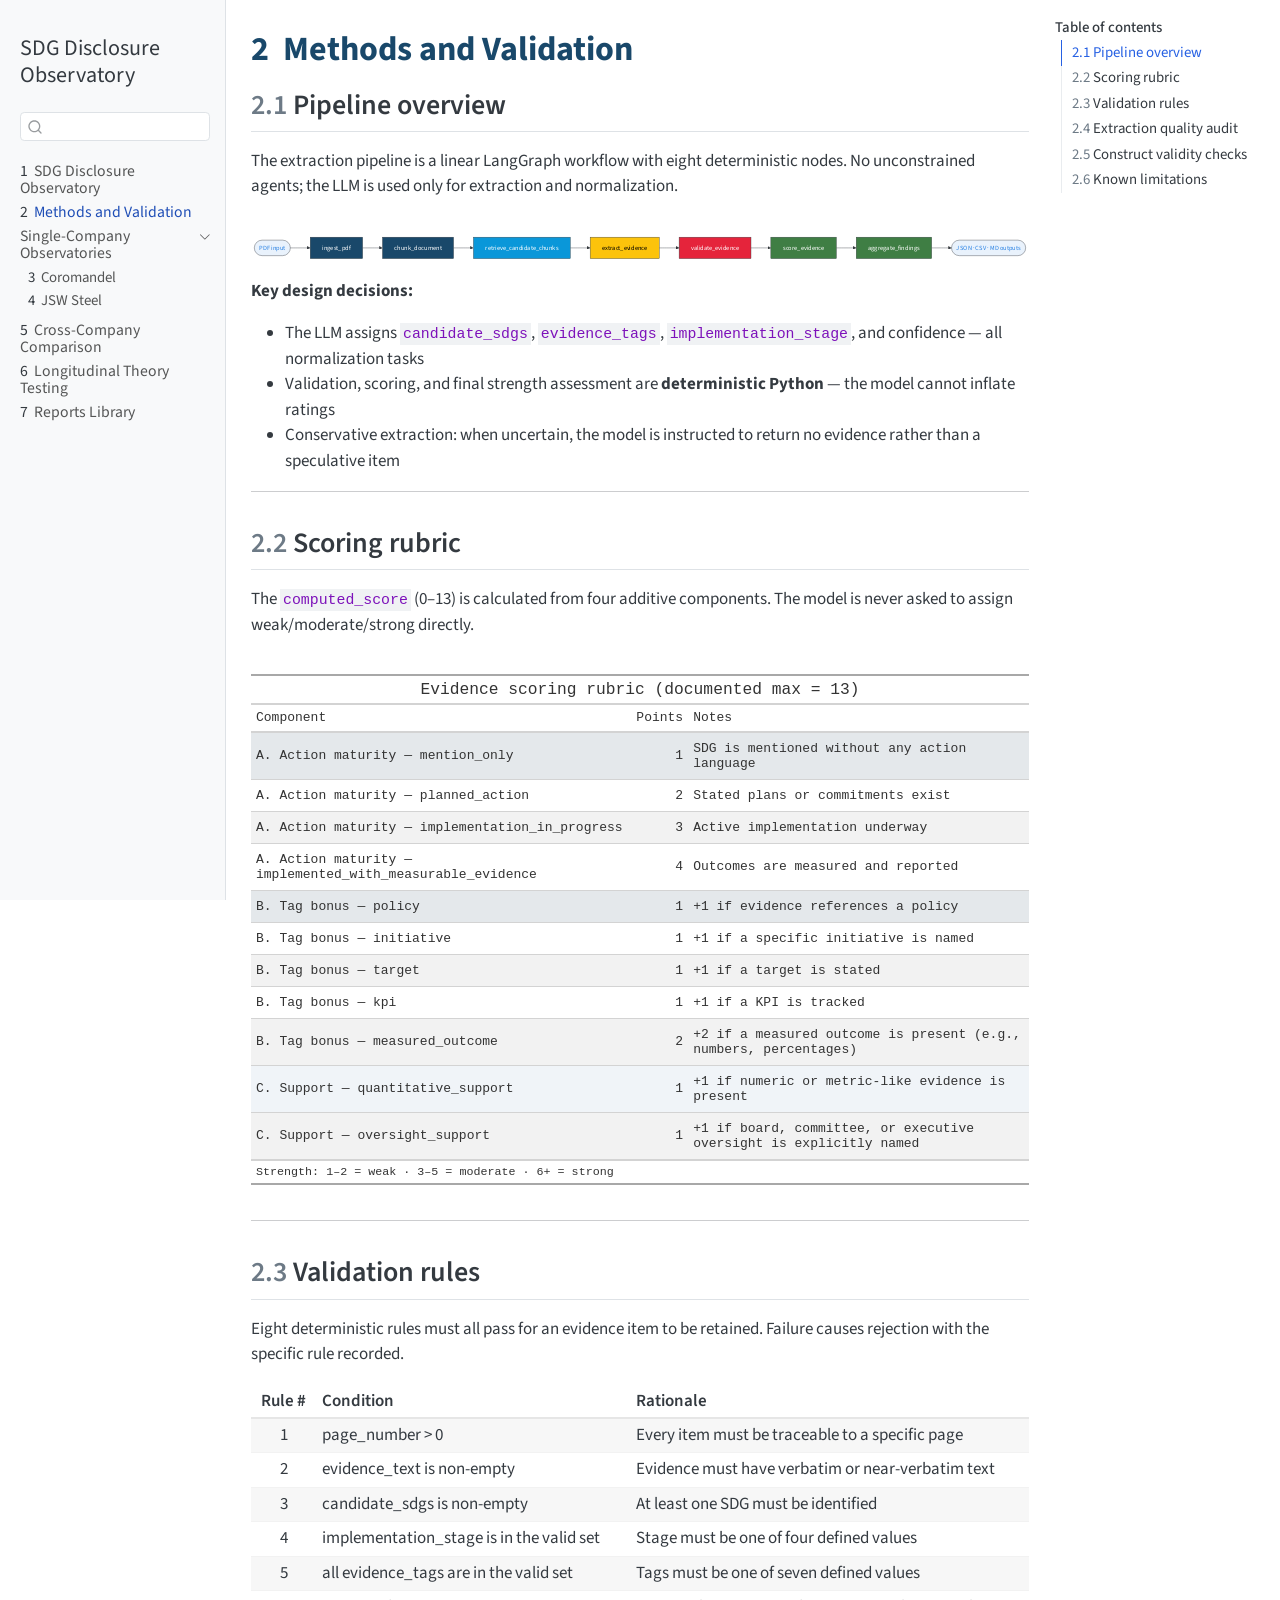
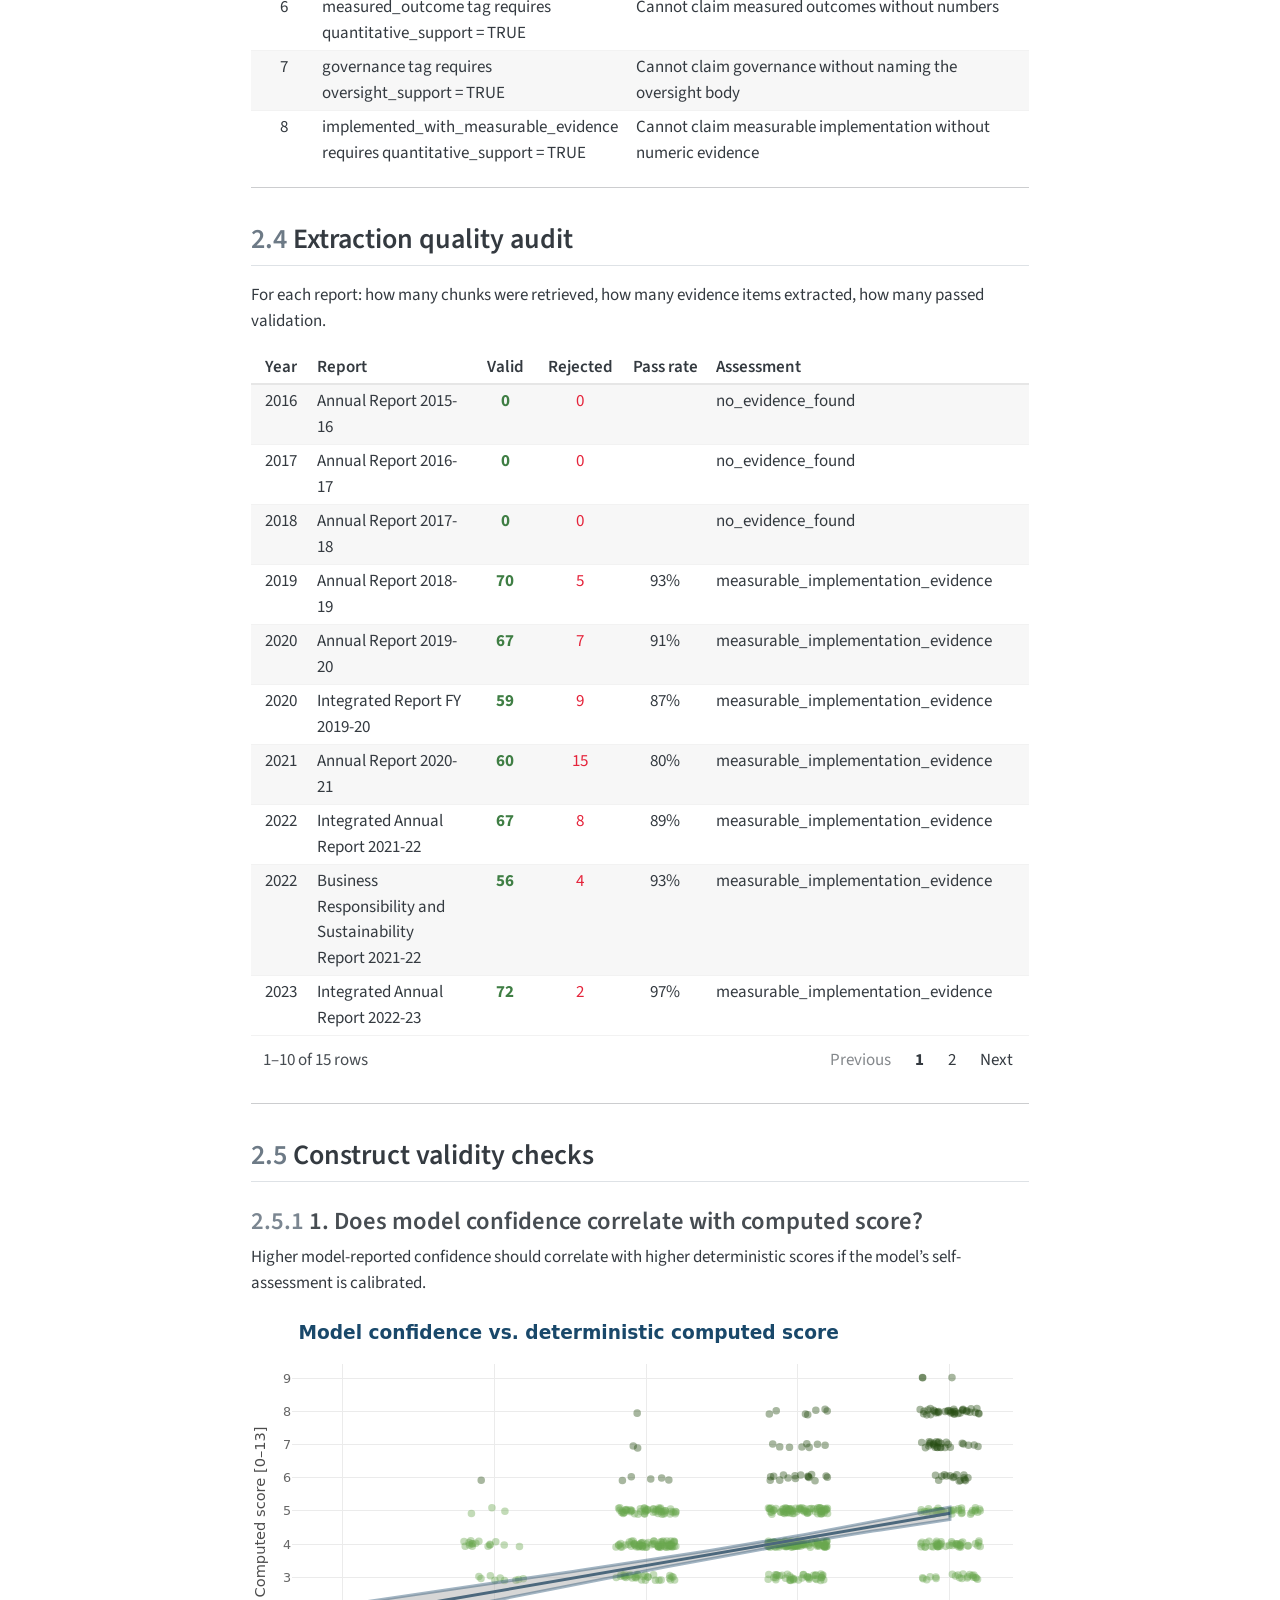
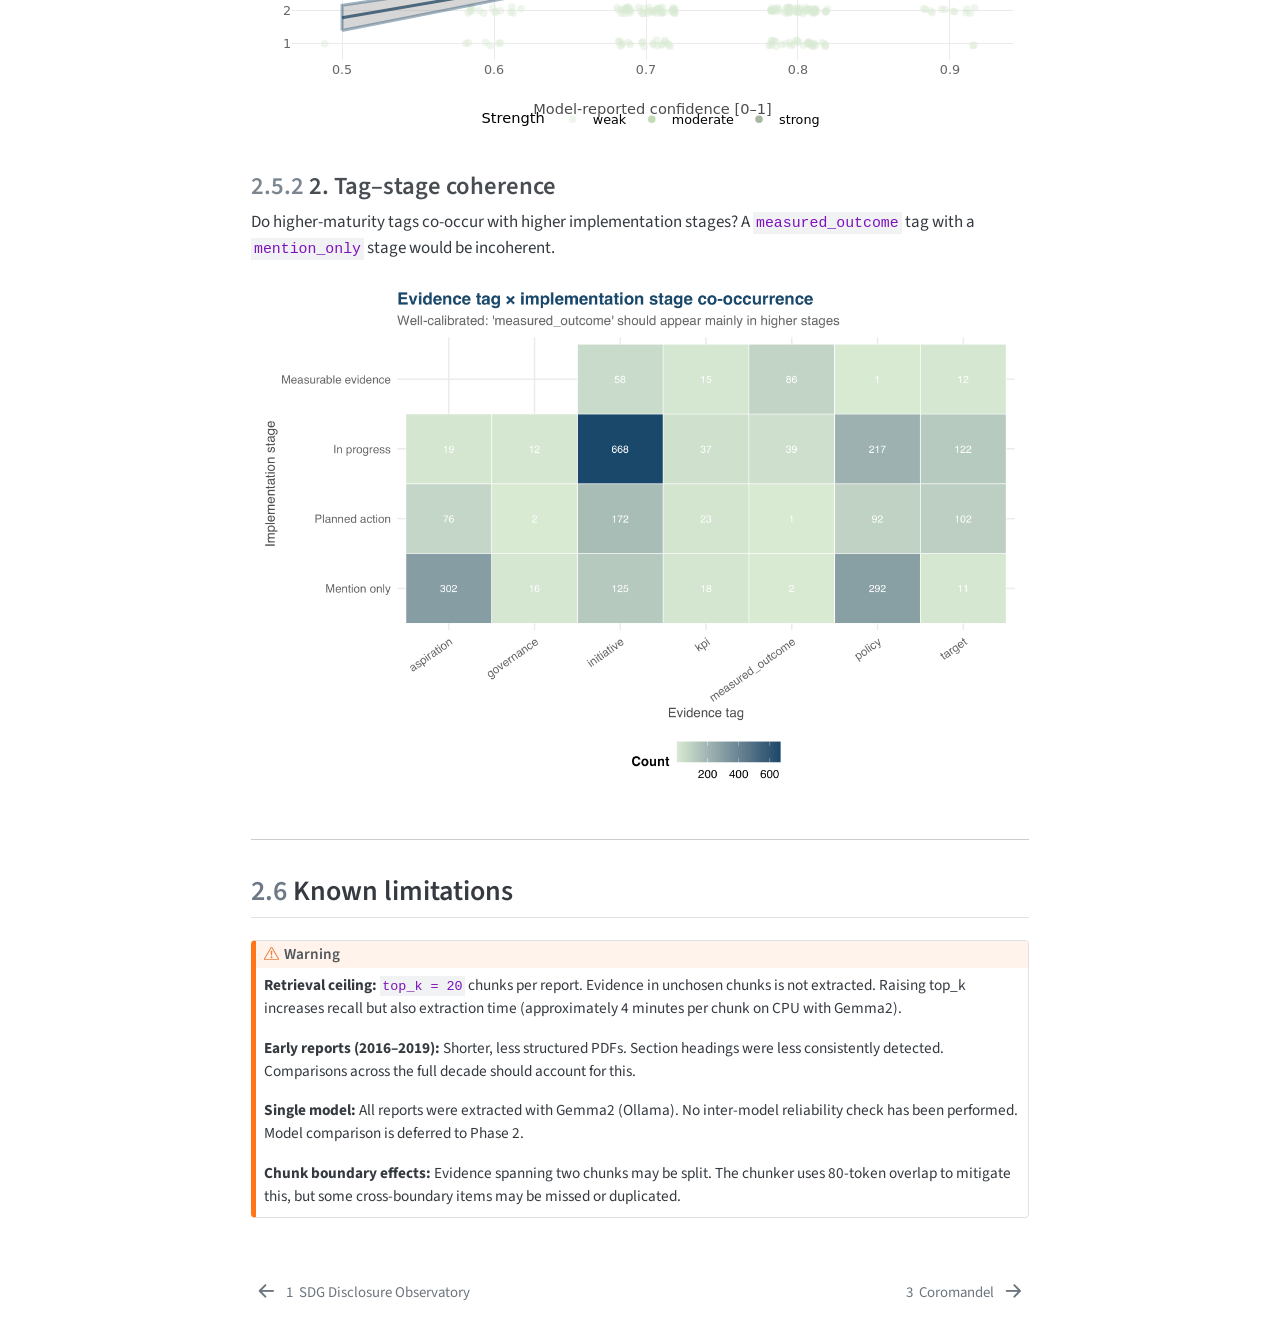
==== commit 26353c53: "Built site for gh-pages" ====
--- a/chapter_1_methods.html
+++ b/chapter_1_methods.html
@@ -269,23 +269,23 @@
 <p>The <code>computed_score</code> (0–13) is calculated from four additive components. The model is never asked to assign weak/moderate/strong directly.</p>
 <div class="cell">
 <div class="cell-output-display">
-<div id="llmwbcxdvl" style="padding-left:0px;padding-right:0px;padding-top:10px;padding-bottom:10px;overflow-x:auto;overflow-y:auto;width:auto;height:auto;">
-<style>#llmwbcxdvl table {
+<div id="rjheiawcjh" style="padding-left:0px;padding-right:0px;padding-top:10px;padding-bottom:10px;overflow-x:auto;overflow-y:auto;width:auto;height:auto;">
+<style>#rjheiawcjh table {
   font-family: monospace, system-ui, 'Segoe UI', Roboto, Helvetica, Arial, sans-serif, 'Apple Color Emoji', 'Segoe UI Emoji', 'Segoe UI Symbol', 'Noto Color Emoji';
   -webkit-font-smoothing: antialiased;
   -moz-osx-font-smoothing: grayscale;
 }
 
-#llmwbcxdvl thead, #llmwbcxdvl tbody, #llmwbcxdvl tfoot, #llmwbcxdvl tr, #llmwbcxdvl td, #llmwbcxdvl th {
+#rjheiawcjh thead, #rjheiawcjh tbody, #rjheiawcjh tfoot, #rjheiawcjh tr, #rjheiawcjh td, #rjheiawcjh th {
   border-style: none;
 }
 
-#llmwbcxdvl p {
+#rjheiawcjh p {
   margin: 0;
   padding: 0;
 }
 
-#llmwbcxdvl .gt_table {
+#rjheiawcjh .gt_table {
   display: table;
   border-collapse: collapse;
   line-height: normal;
@@ -311,12 +311,12 @@
   border-left-color: #D3D3D3;
 }
 
-#llmwbcxdvl .gt_caption {
+#rjheiawcjh .gt_caption {
   padding-top: 4px;
   padding-bottom: 4px;
 }
 
-#llmwbcxdvl .gt_title {
+#rjheiawcjh .gt_title {
   color: #333333;
   font-size: 125%;
   font-weight: initial;
@@ -328,7 +328,7 @@
   border-bottom-width: 0;
 }
 
-#llmwbcxdvl .gt_subtitle {
+#rjheiawcjh .gt_subtitle {
   color: #333333;
   font-size: 85%;
   font-weight: initial;
@@ -340,7 +340,7 @@
   border-top-width: 0;
 }
 
-#llmwbcxdvl .gt_heading {
+#rjheiawcjh .gt_heading {
   background-color: #FFFFFF;
   text-align: center;
   border-bottom-color: #FFFFFF;
@@ -352,13 +352,13 @@
   border-right-color: #D3D3D3;
 }
 
-#llmwbcxdvl .gt_bottom_border {
+#rjheiawcjh .gt_bottom_border {
   border-bottom-style: solid;
   border-bottom-width: 2px;
   border-bottom-color: #D3D3D3;
 }
 
-#llmwbcxdvl .gt_col_headings {
+#rjheiawcjh .gt_col_headings {
   border-top-style: solid;
   border-top-width: 2px;
   border-top-color: #D3D3D3;
@@ -373,7 +373,7 @@
   border-right-color: #D3D3D3;
 }
 
-#llmwbcxdvl .gt_col_heading {
+#rjheiawcjh .gt_col_heading {
   color: #333333;
   background-color: #FFFFFF;
   font-size: 100%;
@@ -393,7 +393,7 @@
   overflow-x: hidden;
 }
 
-#llmwbcxdvl .gt_column_spanner_outer {
+#rjheiawcjh .gt_column_spanner_outer {
   color: #333333;
   background-color: #FFFFFF;
   font-size: 100%;
@@ -405,15 +405,15 @@
   padding-right: 4px;
 }
 
-#llmwbcxdvl .gt_column_spanner_outer:first-child {
+#rjheiawcjh .gt_column_spanner_outer:first-child {
   padding-left: 0;
 }
 
-#llmwbcxdvl .gt_column_spanner_outer:last-child {
+#rjheiawcjh .gt_column_spanner_outer:last-child {
   padding-right: 0;
 }
 
-#llmwbcxdvl .gt_column_spanner {
+#rjheiawcjh .gt_column_spanner {
   border-bottom-style: solid;
   border-bottom-width: 2px;
   border-bottom-color: #D3D3D3;
@@ -425,11 +425,11 @@
   width: 100%;
 }
 
-#llmwbcxdvl .gt_spanner_row {
+#rjheiawcjh .gt_spanner_row {
   border-bottom-style: hidden;
 }
 
-#llmwbcxdvl .gt_group_heading {
+#rjheiawcjh .gt_group_heading {
   padding-top: 8px;
   padding-bottom: 8px;
   padding-left: 5px;
@@ -455,7 +455,7 @@
   text-align: left;
 }
 
-#llmwbcxdvl .gt_empty_group_heading {
+#rjheiawcjh .gt_empty_group_heading {
   padding: 0.5px;
   color: #333333;
   background-color: #FFFFFF;
@@ -470,15 +470,15 @@
   vertical-align: middle;
 }
 
-#llmwbcxdvl .gt_from_md > :first-child {
+#rjheiawcjh .gt_from_md > :first-child {
   margin-top: 0;
 }
 
-#llmwbcxdvl .gt_from_md > :last-child {
+#rjheiawcjh .gt_from_md > :last-child {
   margin-bottom: 0;
 }
 
-#llmwbcxdvl .gt_row {
+#rjheiawcjh .gt_row {
   padding-top: 8px;
   padding-bottom: 8px;
   padding-left: 5px;
@@ -497,7 +497,7 @@
   overflow-x: hidden;
 }
 
-#llmwbcxdvl .gt_stub {
+#rjheiawcjh .gt_stub {
   color: #333333;
   background-color: #FFFFFF;
   font-size: 100%;
@@ -510,7 +510,7 @@
   padding-right: 5px;
 }
 
-#llmwbcxdvl .gt_stub_row_group {
+#rjheiawcjh .gt_stub_row_group {
   color: #333333;
   background-color: #FFFFFF;
   font-size: 100%;
@@ -524,15 +524,15 @@
   vertical-align: top;
 }
 
-#llmwbcxdvl .gt_row_group_first td {
+#rjheiawcjh .gt_row_group_first td {
   border-top-width: 2px;
 }
 
-#llmwbcxdvl .gt_row_group_first th {
+#rjheiawcjh .gt_row_group_first th {
   border-top-width: 2px;
 }
 
-#llmwbcxdvl .gt_summary_row {
+#rjheiawcjh .gt_summary_row {
   color: #333333;
   background-color: #FFFFFF;
   text-transform: inherit;
@@ -542,16 +542,16 @@
   padding-right: 5px;
 }
 
-#llmwbcxdvl .gt_first_summary_row {
+#rjheiawcjh .gt_first_summary_row {
   border-top-style: solid;
   border-top-color: #D3D3D3;
 }
 
-#llmwbcxdvl .gt_first_summary_row.thick {
+#rjheiawcjh .gt_first_summary_row.thick {
   border-top-width: 2px;
 }
 
-#llmwbcxdvl .gt_last_summary_row {
+#rjheiawcjh .gt_last_summary_row {
   padding-top: 8px;
   padding-bottom: 8px;
   padding-left: 5px;
@@ -561,7 +561,7 @@
   border-bottom-color: #D3D3D3;
 }
 
-#llmwbcxdvl .gt_grand_summary_row {
+#rjheiawcjh .gt_grand_summary_row {
   color: #333333;
   background-color: #FFFFFF;
   text-transform: inherit;
@@ -571,7 +571,7 @@
   padding-right: 5px;
 }
 
-#llmwbcxdvl .gt_first_grand_summary_row {
+#rjheiawcjh .gt_first_grand_summary_row {
   padding-top: 8px;
   padding-bottom: 8px;
   padding-left: 5px;
@@ -581,7 +581,7 @@
   border-top-color: #D3D3D3;
 }
 
-#llmwbcxdvl .gt_last_grand_summary_row_top {
+#rjheiawcjh .gt_last_grand_summary_row_top {
   padding-top: 8px;
   padding-bottom: 8px;
   padding-left: 5px;
@@ -591,11 +591,11 @@
   border-bottom-color: #D3D3D3;
 }
 
-#llmwbcxdvl .gt_striped {
+#rjheiawcjh .gt_striped {
   background-color: rgba(128, 128, 128, 0.05);
 }
 
-#llmwbcxdvl .gt_table_body {
+#rjheiawcjh .gt_table_body {
   border-top-style: solid;
   border-top-width: 2px;
   border-top-color: #D3D3D3;
@@ -604,7 +604,7 @@
   border-bottom-color: #D3D3D3;
 }
 
-#llmwbcxdvl .gt_footnotes {
+#rjheiawcjh .gt_footnotes {
   color: #333333;
   background-color: #FFFFFF;
   border-bottom-style: none;
@@ -618,7 +618,7 @@
   border-right-color: #D3D3D3;
 }
 
-#llmwbcxdvl .gt_footnote {
+#rjheiawcjh .gt_footnote {
   margin: 0px;
   font-size: 90%;
   padding-top: 4px;
@@ -627,7 +627,7 @@
   padding-right: 5px;
 }
 
-#llmwbcxdvl .gt_sourcenotes {
+#rjheiawcjh .gt_sourcenotes {
   color: #333333;
   background-color: #FFFFFF;
   border-bottom-style: none;
@@ -641,7 +641,7 @@
   border-right-color: #D3D3D3;
 }
 
-#llmwbcxdvl .gt_sourcenote {
+#rjheiawcjh .gt_sourcenote {
   font-size: 90%;
   padding-top: 4px;
   padding-bottom: 4px;
@@ -649,72 +649,72 @@
   padding-right: 5px;
 }
 
-#llmwbcxdvl .gt_left {
+#rjheiawcjh .gt_left {
   text-align: left;
 }
 
-#llmwbcxdvl .gt_center {
+#rjheiawcjh .gt_center {
   text-align: center;
 }
 
-#llmwbcxdvl .gt_right {
+#rjheiawcjh .gt_right {
   text-align: right;
   font-variant-numeric: tabular-nums;
 }
 
-#llmwbcxdvl .gt_font_normal {
+#rjheiawcjh .gt_font_normal {
   font-weight: normal;
 }
 
-#llmwbcxdvl .gt_font_bold {
+#rjheiawcjh .gt_font_bold {
   font-weight: bold;
 }
 
-#llmwbcxdvl .gt_font_italic {
+#rjheiawcjh .gt_font_italic {
   font-style: italic;
 }
 
-#llmwbcxdvl .gt_super {
+#rjheiawcjh .gt_super {
   font-size: 65%;
 }
 
-#llmwbcxdvl .gt_footnote_marks {
+#rjheiawcjh .gt_footnote_marks {
   font-size: 75%;
   vertical-align: 0.4em;
   position: initial;
 }
 
-#llmwbcxdvl .gt_asterisk {
+#rjheiawcjh .gt_asterisk {
   font-size: 100%;
   vertical-align: 0;
 }
 
-#llmwbcxdvl .gt_indent_1 {
+#rjheiawcjh .gt_indent_1 {
   text-indent: 5px;
 }
 
-#llmwbcxdvl .gt_indent_2 {
+#rjheiawcjh .gt_indent_2 {
   text-indent: 10px;
 }
 
-#llmwbcxdvl .gt_indent_3 {
+#rjheiawcjh .gt_indent_3 {
   text-indent: 15px;
 }
 
-#llmwbcxdvl .gt_indent_4 {
+#rjheiawcjh .gt_indent_4 {
   text-indent: 20px;
 }
 
-#llmwbcxdvl .gt_indent_5 {
+#rjheiawcjh .gt_indent_5 {
   text-indent: 25px;
 }
 
-#llmwbcxdvl .katex-display {
+#rjheiawcjh .katex-display {
   display: inline-flex !important;
   margin-bottom: 0.75em !important;
 }
 
-#llmwbcxdvl div.Reactable > div.rt-table > div.rt-thead > div.rt-tr.rt-tr-group-header > div.rt-th-group:after {
+#rjheiawcjh div.Reactable > div.rt-table > div.rt-thead > div.rt-tr.rt-tr-group-header > div.rt-th-group:after {
   height: 0px !important;
 }
 </style>
@@ -804,8 +804,8 @@
 <p>Eight deterministic rules must all pass for an evidence item to be retained. Failure causes rejection with the specific rule recorded.</p>
 <div class="cell">
 <div class="cell-output-display">
-<div class="reactable html-widget html-fill-item" id="htmlwidget-e08ebeb6486df4438d2b" style="width:auto;height:auto;"></div>
-<script type="application/json" data-for="htmlwidget-e08ebeb6486df4438d2b">{"x":{"tag":{"name":"Reactable","attribs":{"data":{"Rule #":[1,2,3,4,5,6,7,8],"Condition":["page_number > 0","evidence_text is non-empty","candidate_sdgs is non-empty","implementation_stage is in the valid set","all evidence_tags are in the valid set","measured_outcome tag requires quantitative_support = TRUE","governance tag requires oversight_support = TRUE","implemented_with_measurable_evidence requires quantitative_support = TRUE"],"Rationale":["Every item must be traceable to a specific page","Evidence must have verbatim or near-verbatim text","At least one SDG must be identified","Stage must be one of four defined values","Tags must be one of seven defined values","Cannot claim measured outcomes without numbers","Cannot claim governance without naming the oversight body","Cannot claim measurable implementation without numeric evidence"]},"columns":[{"id":"Rule #","name":"Rule #","type":"numeric","maxWidth":65,"align":"center"},{"id":"Condition","name":"Condition","type":"character","minWidth":220},{"id":"Rationale","name":"Rationale","type":"character","minWidth":280}],"defaultPageSize":8,"highlight":true,"striped":true,"compact":true,"dataKey":"4de2066d29e56278ae28f0265017eb62"},"children":[]},"class":"reactR_markup"},"evals":[],"jsHooks":[]}</script>
+<div class="reactable html-widget html-fill-item" id="htmlwidget-aef62a23c1e145398f4b" style="width:auto;height:auto;"></div>
+<script type="application/json" data-for="htmlwidget-aef62a23c1e145398f4b">{"x":{"tag":{"name":"Reactable","attribs":{"data":{"Rule #":[1,2,3,4,5,6,7,8],"Condition":["page_number > 0","evidence_text is non-empty","candidate_sdgs is non-empty","implementation_stage is in the valid set","all evidence_tags are in the valid set","measured_outcome tag requires quantitative_support = TRUE","governance tag requires oversight_support = TRUE","implemented_with_measurable_evidence requires quantitative_support = TRUE"],"Rationale":["Every item must be traceable to a specific page","Evidence must have verbatim or near-verbatim text","At least one SDG must be identified","Stage must be one of four defined values","Tags must be one of seven defined values","Cannot claim measured outcomes without numbers","Cannot claim governance without naming the oversight body","Cannot claim measurable implementation without numeric evidence"]},"columns":[{"id":"Rule #","name":"Rule #","type":"numeric","maxWidth":65,"align":"center"},{"id":"Condition","name":"Condition","type":"character","minWidth":220},{"id":"Rationale","name":"Rationale","type":"character","minWidth":280}],"defaultPageSize":8,"highlight":true,"striped":true,"compact":true,"dataKey":"4de2066d29e56278ae28f0265017eb62"},"children":[]},"class":"reactR_markup"},"evals":[],"jsHooks":[]}</script>
 </div>
 </div>
 <hr>
@@ -815,8 +815,8 @@
 <p>For each report: how many chunks were retrieved, how many evidence items extracted, how many passed validation.</p>
 <div class="cell">
 <div class="cell-output-display">
-<div class="reactable html-widget html-fill-item" id="htmlwidget-6b11b4ee641cf960bf40" style="width:auto;height:auto;"></div>
-<script type="application/json" data-for="htmlwidget-6b11b4ee641cf960bf40">{"x":{"tag":{"name":"Reactable","attribs":{"data":{"Year":[2016,2017,2018,2019,2020,2020,2021,2022,2022,2023,2023,2024,2024,2025,2025],"Report":["Annual Report 2015-16","Annual Report 2016-17","Annual Report 2017-18","Annual Report 2018-19","Annual Report 2019-20","Integrated Report FY 2019-20","Annual Report 2020-21","Integrated Annual Report 2021-22","Business Responsibility and Sustainability Report 2021-22","Integrated Annual Report 2022-23","Integrated Report and BRSR FY 2022-23","Integrated Annual Report 2023-24","Integrated Annual Report FY 2023-24","Integrated Annual Report 2024-25","Integrated Annual Report FY 2024-25"],"Valid":[0,0,0,70,67,59,60,67,56,72,68,70,83,81,80],"Rejected":[0,0,0,5,7,9,15,8,4,2,3,5,2,2,2],"Pass rate":[null,null,null,"93%","91%","87%","80%","89%","93%","97%","96%","93%","98%","98%","98%"],"Assessment":["no_evidence_found","no_evidence_found","no_evidence_found","measurable_implementation_evidence","measurable_implementation_evidence","measurable_implementation_evidence","measurable_implementation_evidence","measurable_implementation_evidence","measurable_implementation_evidence","measurable_implementation_evidence","measurable_implementation_evidence","measurable_implementation_evidence","measurable_implementation_evidence","measurable_implementation_evidence","measurable_implementation_evidence"]},"columns":[{"id":"Year","name":"Year","type":"numeric","maxWidth":60,"align":"center"},{"id":"Report","name":"Report","type":"character"},{"id":"Valid","name":"Valid","type":"numeric","maxWidth":70,"align":"center","style":[{"color":"#3F7E44","fontWeight":"bold"},{"color":"#3F7E44","fontWeight":"bold"},{"color":"#3F7E44","fontWeight":"bold"},{"color":"#3F7E44","fontWeight":"bold"},{"color":"#3F7E44","fontWeight":"bold"},{"color":"#3F7E44","fontWeight":"bold"},{"color":"#3F7E44","fontWeight":"bold"},{"color":"#3F7E44","fontWeight":"bold"},{"color":"#3F7E44","fontWeight":"bold"},{"color":"#3F7E44","fontWeight":"bold"},{"color":"#3F7E44","fontWeight":"bold"},{"color":"#3F7E44","fontWeight":"bold"},{"color":"#3F7E44","fontWeight":"bold"},{"color":"#3F7E44","fontWeight":"bold"},{"color":"#3F7E44","fontWeight":"bold"}]},{"id":"Rejected","name":"Rejected","type":"numeric","maxWidth":80,"align":"center","style":[{"color":"#E5243B"},{"color":"#E5243B"},{"color":"#E5243B"},{"color":"#E5243B"},{"color":"#E5243B"},{"color":"#E5243B"},{"color":"#E5243B"},{"color":"#E5243B"},{"color":"#E5243B"},{"color":"#E5243B"},{"color":"#E5243B"},{"color":"#E5243B"},{"color":"#E5243B"},{"color":"#E5243B"},{"color":"#E5243B"}]},{"id":"Pass rate","name":"Pass rate","type":"character","maxWidth":90,"align":"center"},{"id":"Assessment","name":"Assessment","type":"character","minWidth":200}],"highlight":true,"striped":true,"compact":true,"dataKey":"ae3b935c7789c9ebe9ebc9ffb7e19b03"},"children":[]},"class":"reactR_markup"},"evals":[],"jsHooks":[]}</script>
+<div class="reactable html-widget html-fill-item" id="htmlwidget-75453930295a5ece18d5" style="width:auto;height:auto;"></div>
+<script type="application/json" data-for="htmlwidget-75453930295a5ece18d5">{"x":{"tag":{"name":"Reactable","attribs":{"data":{"Year":[2016,2017,2018,2019,2020,2020,2021,2022,2022,2023,2023,2024,2024,2025,2025],"Report":["Annual Report 2015-16","Annual Report 2016-17","Annual Report 2017-18","Annual Report 2018-19","Annual Report 2019-20","Integrated Report FY 2019-20","Annual Report 2020-21","Integrated Annual Report 2021-22","Business Responsibility and Sustainability Report 2021-22","Integrated Annual Report 2022-23","Integrated Report and BRSR FY 2022-23","Integrated Annual Report 2023-24","Integrated Annual Report FY 2023-24","Integrated Annual Report 2024-25","Integrated Annual Report FY 2024-25"],"Valid":[0,0,0,70,67,59,60,67,56,72,68,70,83,81,80],"Rejected":[0,0,0,5,7,9,15,8,4,2,3,5,2,2,2],"Pass rate":[null,null,null,"93%","91%","87%","80%","89%","93%","97%","96%","93%","98%","98%","98%"],"Assessment":["no_evidence_found","no_evidence_found","no_evidence_found","measurable_implementation_evidence","measurable_implementation_evidence","measurable_implementation_evidence","measurable_implementation_evidence","measurable_implementation_evidence","measurable_implementation_evidence","measurable_implementation_evidence","measurable_implementation_evidence","measurable_implementation_evidence","measurable_implementation_evidence","measurable_implementation_evidence","measurable_implementation_evidence"]},"columns":[{"id":"Year","name":"Year","type":"numeric","maxWidth":60,"align":"center"},{"id":"Report","name":"Report","type":"character"},{"id":"Valid","name":"Valid","type":"numeric","maxWidth":70,"align":"center","style":[{"color":"#3F7E44","fontWeight":"bold"},{"color":"#3F7E44","fontWeight":"bold"},{"color":"#3F7E44","fontWeight":"bold"},{"color":"#3F7E44","fontWeight":"bold"},{"color":"#3F7E44","fontWeight":"bold"},{"color":"#3F7E44","fontWeight":"bold"},{"color":"#3F7E44","fontWeight":"bold"},{"color":"#3F7E44","fontWeight":"bold"},{"color":"#3F7E44","fontWeight":"bold"},{"color":"#3F7E44","fontWeight":"bold"},{"color":"#3F7E44","fontWeight":"bold"},{"color":"#3F7E44","fontWeight":"bold"},{"color":"#3F7E44","fontWeight":"bold"},{"color":"#3F7E44","fontWeight":"bold"},{"color":"#3F7E44","fontWeight":"bold"}]},{"id":"Rejected","name":"Rejected","type":"numeric","maxWidth":80,"align":"center","style":[{"color":"#E5243B"},{"color":"#E5243B"},{"color":"#E5243B"},{"color":"#E5243B"},{"color":"#E5243B"},{"color":"#E5243B"},{"color":"#E5243B"},{"color":"#E5243B"},{"color":"#E5243B"},{"color":"#E5243B"},{"color":"#E5243B"},{"color":"#E5243B"},{"color":"#E5243B"},{"color":"#E5243B"},{"color":"#E5243B"}]},{"id":"Pass rate","name":"Pass rate","type":"character","maxWidth":90,"align":"center"},{"id":"Assessment","name":"Assessment","type":"character","minWidth":200}],"highlight":true,"striped":true,"compact":true,"dataKey":"ae3b935c7789c9ebe9ebc9ffb7e19b03"},"children":[]},"class":"reactR_markup"},"evals":[],"jsHooks":[]}</script>
 </div>
 </div>
 <hr>
@@ -828,8 +828,8 @@
 <p>Higher model-reported confidence should correlate with higher deterministic scores if the model’s self-assessment is calibrated.</p>
 <div class="cell">
 <div class="cell-output-display">
-<div class="plotly html-widget html-fill-item" id="htmlwidget-96d4dce1c49af76dfadf" style="width:100%;height:433px;"></div>
-<script type="application/json" data-for="htmlwidget-96d4dce1c49af76dfadf">{"x":{"data":[{"x":[0.70564030796289434,0.58719952267594633,0.71588196707889429,0.68213172522373489,0.69876566771417847,0.60891613948158918,0.78683782715350392,0.68396610346622766,0.78483129575848587,0.70156026714481412,0.58621674505993726,0.80071913346648216,0.81673083630390475,0.69612022725865241,0.68324862987734369,0.81006973451934761,0.70983870854601261,0.80427361385896812,0.68607726894319054,0.80353791124187413,0.69874593322165302,0.69074077036231751,0.61805717010982331,0.70427982297725966,0.78075180198997263,0.69364074351266025,0.81933986198157072,0.80272119160741573,0.71640009345486755,0.604856456881389,0.6801212270930409,0.78716943991370503,0.78594758177176127,0.69286707558669147,0.80759290568530562,0.80007698647677905,0.71041663631796836,0.70586453289724882,0.80131690243259079,0.68686529836617405,0.81899112620390957,0.70042971852235492,0.61374614239670333,0.68110116114839903,0.59584014666266738,0.81384209129959351,0.80097466615028678,0.79266608965583152,0.59555744848214087,0.58208356218412516,0.80619406569749119,0.71958177389577027,0.78830924843437977,0.78202392260544007,0.80139486091211443,0.81959896120242781,0.71669554450549178,0.79237678486853846,0.71125656266696746,0.80178360127843917,0.81877681748010223,0.69981971282511946,0.78353506370447579,0.78526103855110707,0.79222543565556414,0.7035406604036688,0.78684432990849018,0.70757823457010083,0.69883193939924237,0.58763245210051529,0.79649404369294652,0.71291145215742291,0.7805748393200338,0.70647597240284077,0.59839081421494478,0.71037090433761474,0.61637201383709905,0.79026503331027931,0.78153416557237509,0.81651173159480095,0.79785661946982145,0.69062186662107705,0.69640444985590866,0.61347238838672635,0.60792430601082736,0.90276507370173931,0.78221283871680503,0.70401913043111564,0.61134273128584027,0.799545162813738,0.71249879212118683,0.59067372032441201,0.71624565273523322,0.80345809731632478,0.58222416148521006,0.7903292392659933,0.70305891209281979,0.78471000367775567,0.68797378832474343,0.79749934944324197,0.70740018081851297,0.81140747418627146,0.70882714533247049,0.79998408703133472,0.78069579283706847,0.68493184023536735,0.59928960838355116,0.59758345484733577,0.88111692844890055,0.70811559402383861,0.70639730197377504,0.81780714425258338,0.81005830206908291,0.90266663977876305,0.79668152214027943,0.79276189158670607,0.81941543513908988,0.81136024639941762,0.79447948863729834,0.80656953619793059,0.89028902190737425,0.78426585421897477,0.70036936922930182,0.79707667913287883,0.71849157396703955,0.81297342749312529,0.78063649192452433,0.69731322531588369,0.7810823268722743,0.8119483573548496,0.59773067630827426,0.91552342923358088,0.81380644754506648,0.90869546564295889,0.81328840058296925,0.9075449746381492,0.78236546773463489,0.69041822160594157,0.7016759626194834,0.78392880889587113,0.80648909250274303,0.88992119452916085,0.69529845443554217,0.69728764963336287,0.81194701556116344,0.79479308930225678,0.78973190651275227,0.79291254894807939,0.7094274743273854,0.79605489084497094,0.8859285404998809,0.88801947077736265,0.79028655133210124,0.8162772914394737,0.71301794263534246,0.78156408884562556,0.91110911355353896,0.69506682944484055,0.78409700541757055,0.68409639437682923,0.6854968085326254,0.70911292678676541,0.70717046754434698,0.71880492637865245,0.69804970783181486,0.80097526024095722,0.70541864424943923,0.59030298934318126,0.7983639130275697,0.79834109938703479,0.70599331491626793,0.7012933711800724,0.70896797810681156,0.89599141654558478,0.88986136685125528,0.81447582901455462,0.49669290979392827,0.80446724729612473,0.69730286384932694,0.81271000858396292,0.70927937479689718,0.81466109352186322,0.78386692909523847,0.80815443366765982,0.70581150485202671,0.78414800172671684,0.81546240478754051,0.88398046471178537],"y":[1.9572851380333305,2.0254260620567948,1.9349746980238707,1.9281837541144342,1.0910571108106524,1.0383801187388599,0.96970450421795251,1.9712606759741902,1.9363693695515394,1.953581838356331,0.9257774806581438,0.95585430040955544,1.9819517742842436,2.0659900178201496,1.0399636316113174,0.90408367076888685,1.0564644745551051,0.94959541847929363,1.0653826118912548,1.9136905642226338,0.91496769483201201,0.95113181667402391,1.968275156756863,1.099081417126581,1.0099837861023844,1.0538166345097124,0.91754493429325523,1.9729452396742999,1.9082819134462625,1.9093664401676507,1.0527213884983211,2.0645568414591251,0.93688080338761215,1.9543952799402178,1.0611371560487897,2.0132125680334867,1.9938131968025119,1.9795071524102241,2.0192690381780265,1.9419850719161331,1.0511953230015934,2.0129526613280175,1.9073142028413712,1.0728917396161706,1.9482907032128423,0.96173382033593957,1.0792655803728848,1.9504639009013771,1.9893676054198295,1.0880660687573254,1.0811239369679242,2.0411624579690395,1.9373917032498866,0.93867161064408722,1.0643951787147672,1.961223835265264,2.0935061275027693,0.96098451172001664,2.0153416982851922,1.9129547369200737,1.9126084679737687,1.9232497885357589,2.0003727235831321,1.9343441402073949,1.9809865199960768,1.9429990631062537,0.95765211987309162,0.97202002853155134,0.94774504196830089,2.0858233485370876,0.98320511109195652,1.0560962493997068,2.0196171412244439,2.0970856251195071,1.0828351932577789,1.9504725449718534,1.9883357843849807,1.9847277900669724,1.9732129932846874,1.9373213608749211,1.9783040860202163,2.0193711626809092,1.0423053422477095,1.0047454284969717,1.950399703439325,2.0894220771733671,2.0205081213265657,2.0131361237727106,1.9919782618060708,1.9393535833805799,2.012450718646869,2.0250114259310066,2.0650566891301425,2.088667370006442,1.971753587340936,0.94655095040798187,0.97413072213530538,2.0990169134456664,1.9131104344967753,1.9053465041331947,1.9051843310240657,2.0783319546841086,1.9516488886903971,2.08238219358027,0.94315136778168385,1.9966993575915695,1.9358208895195275,1.9074268036987632,1.0957243128214031,1.9416732671204955,0.96045870762318375,0.99200682607479396,1.9115340581163764,1.0839056707452983,0.98961236546747389,1.0052246175240724,0.95623716302216055,1.0975641028955578,0.91692802188917999,1.9154932748060673,2.0210838981904091,1.9901022729929536,0.97916337689384814,2.001923513226211,1.9359600988682359,1.9789572223089635,2.0709897885564716,1.993071439350024,1.0700362164527177,0.90718354536220436,2.0796926106791944,1.906479647057131,1.0394208997488021,1.9103132103104143,2.0736571702174844,1.9809474260546267,1.9617194456513971,2.0564141847658903,1.9124884758610279,1.9738509039860219,2.0702267164364456,1.9051125677768141,2.0087149983271955,2.0283548070117829,2.0033270818646995,1.0374216122087092,2.0783595949411393,2.0237088366411626,2.0362553933635352,1.9562356367707252,1.9074973785784095,1.9096840820740908,2.0541547518689187,2.0002042984124273,0.96789621054194863,2.0679620039183648,2.0972613481339066,2.0578516208101063,2.0799317079130559,2.0692976026795806,2.075034754211083,2.017251398647204,1.0844332560896874,2.0430353068280964,2.0087774361949413,1.9525586944539099,2.0457974053453656,0.99934372869320209,1.9185624713078142,2.0625622504390777,1.9807308418210596,1.9761956753674894,0.91852945662103591,2.0900921049993486,1.9024687056429683,0.96587204979732633,1.0967321051750332,2.0639998122118413,1.927047811402008,2.0588989802170543,1.9039509481284767,1.9468852919060737,1.9688154111150653,0.943767983885482,0.90950993476435538,2.0792069897055625,2.0759172836318611,1.9798205743543804],"text":["confidence: 0.7<br />computed_score: 2<br />computed_strength: weak","confidence: 0.6<br />computed_score: 2<br />computed_strength: weak","confidence: 0.7<br />computed_score: 2<br />computed_strength: weak","confidence: 0.7<br />computed_score: 2<br />computed_strength: weak","confidence: 0.7<br />computed_score: 1<br />computed_strength: weak","confidence: 0.6<br />computed_score: 1<br />computed_strength: weak","confidence: 0.8<br />computed_score: 1<br />computed_strength: weak","confidence: 0.7<br />computed_score: 2<br />computed_strength: weak","confidence: 0.8<br />computed_score: 2<br />computed_strength: weak","confidence: 0.7<br />computed_score: 2<br />computed_strength: weak","confidence: 0.6<br />computed_score: 1<br />computed_strength: weak","confidence: 0.8<br />computed_score: 1<br />computed_strength: weak","confidence: 0.8<br />computed_score: 2<br />computed_strength: weak","confidence: 0.7<br />computed_score: 2<br />computed_strength: weak","confidence: 0.7<br />computed_score: 1<br />computed_strength: weak","confidence: 0.8<br />computed_score: 1<br />computed_strength: weak","confidence: 0.7<br />computed_score: 1<br />computed_strength: weak","confidence: 0.8<br />computed_score: 1<br />computed_strength: weak","confidence: 0.7<br />computed_score: 1<br />computed_strength: weak","confidence: 0.8<br />computed_score: 2<br />computed_strength: weak","confidence: 0.7<br />computed_score: 1<br />computed_strength: weak","confidence: 0.7<br />computed_score: 1<br />computed_strength: weak","confidence: 0.6<br />computed_score: 2<br />computed_strength: weak","confidence: 0.7<br />computed_score: 1<br />computed_strength: weak","confidence: 0.8<br />computed_score: 1<br />computed_strength: weak","confidence: 0.7<br />computed_score: 1<br />computed_strength: weak","confidence: 0.8<br />computed_score: 1<br />computed_strength: weak","confidence: 0.8<br />computed_score: 2<br />computed_strength: weak","confidence: 0.7<br />computed_score: 2<br />computed_strength: weak","confidence: 0.6<br />computed_score: 2<br />computed_strength: weak","confidence: 0.7<br />computed_score: 1<br />computed_strength: weak","confidence: 0.8<br />computed_score: 2<br />computed_strength: weak","confidence: 0.8<br />computed_score: 1<br />computed_strength: weak","confidence: 0.7<br />computed_score: 2<br />computed_strength: weak","confidence: 0.8<br />computed_score: 1<br />computed_strength: weak","confidence: 0.8<br />computed_score: 2<br />computed_strength: weak","confidence: 0.7<br />computed_score: 2<br />computed_strength: weak","confidence: 0.7<br />computed_score: 2<br />computed_strength: weak","confidence: 0.8<br />computed_score: 2<br />computed_strength: weak","confidence: 0.7<br />computed_score: 2<br />computed_strength: weak","confidence: 0.8<br />computed_score: 1<br />computed_strength: weak","confidence: 0.7<br />computed_score: 2<br />computed_strength: weak","confidence: 0.6<br />computed_score: 2<br />computed_strength: weak","confidence: 0.7<br />computed_score: 1<br />computed_strength: weak","confidence: 0.6<br />computed_score: 2<br />computed_strength: weak","confidence: 0.8<br />computed_score: 1<br />computed_strength: weak","confidence: 0.8<br />computed_score: 1<br />computed_strength: weak","confidence: 0.8<br />computed_score: 2<br />computed_strength: weak","confidence: 0.6<br />computed_score: 2<br />computed_strength: weak","confidence: 0.6<br />computed_score: 1<br />computed_strength: weak","confidence: 0.8<br />computed_score: 1<br />computed_strength: weak","confidence: 0.7<br />computed_score: 2<br />computed_strength: weak","confidence: 0.8<br />computed_score: 2<br />computed_strength: weak","confidence: 0.8<br />computed_score: 1<br />computed_strength: weak","confidence: 0.8<br />computed_score: 1<br />computed_strength: weak","confidence: 0.8<br />computed_score: 2<br />computed_strength: weak","confidence: 0.7<br />computed_score: 2<br />computed_strength: weak","confidence: 0.8<br />computed_score: 1<br />computed_strength: weak","confidence: 0.7<br />computed_score: 2<br />computed_strength: weak","confidence: 0.8<br />computed_score: 2<br />computed_strength: weak","confidence: 0.8<br />computed_score: 2<br />computed_strength: weak","confidence: 0.7<br />computed_score: 2<br />computed_strength: weak","confidence: 0.8<br />computed_score: 2<br />computed_strength: weak","confidence: 0.8<br />computed_score: 2<br />computed_strength: weak","confidence: 0.8<br />computed_score: 2<br />computed_strength: weak","confidence: 0.7<br />computed_score: 2<br />computed_strength: weak","confidence: 0.8<br />computed_score: 1<br />computed_strength: weak","confidence: 0.7<br />computed_score: 1<br />computed_strength: weak","confidence: 0.7<br />computed_score: 1<br />computed_strength: weak","confidence: 0.6<br />computed_score: 2<br />computed_strength: weak","confidence: 0.8<br />computed_score: 1<br />computed_strength: weak","confidence: 0.7<br />computed_score: 1<br />computed_strength: weak","confidence: 0.8<br />computed_score: 2<br />computed_strength: weak","confidence: 0.7<br />computed_score: 2<br />computed_strength: weak","confidence: 0.6<br />computed_score: 1<br />computed_strength: weak","confidence: 0.7<br />computed_score: 2<br />computed_strength: weak","confidence: 0.6<br />computed_score: 2<br />computed_strength: weak","confidence: 0.8<br />computed_score: 2<br />computed_strength: weak","confidence: 0.8<br />computed_score: 2<br />computed_strength: weak","confidence: 0.8<br />computed_score: 2<br />computed_strength: weak","confidence: 0.8<br />computed_score: 2<br />computed_strength: weak","confidence: 0.7<br />computed_score: 2<br />computed_strength: weak","confidence: 0.7<br />computed_score: 1<br />computed_strength: weak","confidence: 0.6<br />computed_score: 1<br />computed_strength: weak","confidence: 0.6<br />computed_score: 2<br />computed_strength: weak","confidence: 0.9<br />computed_score: 2<br />computed_strength: weak","confidence: 0.8<br />computed_score: 2<br />computed_strength: weak","confidence: 0.7<br />computed_score: 2<br />computed_strength: weak","confidence: 0.6<br />computed_score: 2<br />computed_strength: weak","confidence: 0.8<br />computed_score: 2<br />computed_strength: weak","confidence: 0.7<br />computed_score: 2<br />computed_strength: weak","confidence: 0.6<br />computed_score: 2<br />computed_strength: weak","confidence: 0.7<br />computed_score: 2<br />computed_strength: weak","confidence: 0.8<br />computed_score: 2<br />computed_strength: weak","confidence: 0.6<br />computed_score: 2<br />computed_strength: weak","confidence: 0.8<br />computed_score: 1<br />computed_strength: weak","confidence: 0.7<br />computed_score: 1<br />computed_strength: weak","confidence: 0.8<br />computed_score: 2<br />computed_strength: weak","confidence: 0.7<br />computed_score: 2<br />computed_strength: weak","confidence: 0.8<br />computed_score: 2<br />computed_strength: weak","confidence: 0.7<br />computed_score: 2<br />computed_strength: weak","confidence: 0.8<br />computed_score: 2<br />computed_strength: weak","confidence: 0.7<br />computed_score: 2<br />computed_strength: weak","confidence: 0.8<br />computed_score: 2<br />computed_strength: weak","confidence: 0.8<br />computed_score: 1<br />computed_strength: weak","confidence: 0.7<br />computed_score: 2<br />computed_strength: weak","confidence: 0.6<br />computed_score: 2<br />computed_strength: weak","confidence: 0.6<br />computed_score: 2<br />computed_strength: weak","confidence: 0.9<br />computed_score: 1<br />computed_strength: weak","confidence: 0.7<br />computed_score: 2<br />computed_strength: weak","confidence: 0.7<br />computed_score: 1<br />computed_strength: weak","confidence: 0.8<br />computed_score: 1<br />computed_strength: weak","confidence: 0.8<br />computed_score: 2<br />computed_strength: weak","confidence: 0.9<br />computed_score: 1<br />computed_strength: weak","confidence: 0.8<br />computed_score: 1<br />computed_strength: weak","confidence: 0.8<br />computed_score: 1<br />computed_strength: weak","confidence: 0.8<br />computed_score: 1<br />computed_strength: weak","confidence: 0.8<br />computed_score: 1<br />computed_strength: weak","confidence: 0.8<br />computed_score: 1<br />computed_strength: weak","confidence: 0.8<br />computed_score: 2<br />computed_strength: weak","confidence: 0.9<br />computed_score: 2<br />computed_strength: weak","confidence: 0.8<br />computed_score: 2<br />computed_strength: weak","confidence: 0.7<br />computed_score: 1<br />computed_strength: weak","confidence: 0.8<br />computed_score: 2<br />computed_strength: weak","confidence: 0.7<br />computed_score: 2<br />computed_strength: weak","confidence: 0.8<br />computed_score: 2<br />computed_strength: weak","confidence: 0.8<br />computed_score: 2<br />computed_strength: weak","confidence: 0.7<br />computed_score: 2<br />computed_strength: weak","confidence: 0.8<br />computed_score: 1<br />computed_strength: weak","confidence: 0.8<br />computed_score: 1<br />computed_strength: weak","confidence: 0.6<br />computed_score: 2<br />computed_strength: weak","confidence: 0.9<br />computed_score: 2<br />computed_strength: weak","confidence: 0.8<br />computed_score: 1<br />computed_strength: weak","confidence: 0.9<br />computed_score: 2<br />computed_strength: weak","confidence: 0.8<br />computed_score: 2<br />computed_strength: weak","confidence: 0.9<br />computed_score: 2<br />computed_strength: weak","confidence: 0.8<br />computed_score: 2<br />computed_strength: weak","confidence: 0.7<br />computed_score: 2<br />computed_strength: weak","confidence: 0.7<br />computed_score: 2<br />computed_strength: weak","confidence: 0.8<br />computed_score: 2<br />computed_strength: weak","confidence: 0.8<br />computed_score: 2<br />computed_strength: weak","confidence: 0.9<br />computed_score: 2<br />computed_strength: weak","confidence: 0.7<br />computed_score: 2<br />computed_strength: weak","confidence: 0.7<br />computed_score: 2<br />computed_strength: weak","confidence: 0.8<br />computed_score: 2<br />computed_strength: weak","confidence: 0.8<br />computed_score: 1<br />computed_strength: weak","confidence: 0.8<br />computed_score: 2<br />computed_strength: weak","confidence: 0.8<br />computed_score: 2<br />computed_strength: weak","confidence: 0.7<br />computed_score: 2<br />computed_strength: weak","confidence: 0.8<br />computed_score: 2<br />computed_strength: weak","confidence: 0.9<br />computed_score: 2<br />computed_strength: weak","confidence: 0.9<br />computed_score: 2<br />computed_strength: weak","confidence: 0.8<br />computed_score: 2<br />computed_strength: weak","confidence: 0.8<br />computed_score: 2<br />computed_strength: weak","confidence: 0.7<br />computed_score: 1<br />computed_strength: weak","confidence: 0.8<br />computed_score: 2<br />computed_strength: weak","confidence: 0.9<br />computed_score: 2<br />computed_strength: weak","confidence: 0.7<br />computed_score: 2<br />computed_strength: weak","confidence: 0.8<br />computed_score: 2<br />computed_strength: weak","confidence: 0.7<br />computed_score: 2<br />computed_strength: weak","confidence: 0.7<br />computed_score: 2<br />computed_strength: weak","confidence: 0.7<br />computed_score: 2<br />computed_strength: weak","confidence: 0.7<br />computed_score: 1<br />computed_strength: weak","confidence: 0.7<br />computed_score: 2<br />computed_strength: weak","confidence: 0.7<br />computed_score: 2<br />computed_strength: weak","confidence: 0.8<br />computed_score: 2<br />computed_strength: weak","confidence: 0.7<br />computed_score: 2<br />computed_strength: weak","confidence: 0.6<br />computed_score: 1<br />computed_strength: weak","confidence: 0.8<br />computed_score: 2<br />computed_strength: weak","confidence: 0.8<br />computed_score: 2<br />computed_strength: weak","confidence: 0.7<br />computed_score: 2<br />computed_strength: weak","confidence: 0.7<br />computed_score: 2<br />computed_strength: weak","confidence: 0.7<br />computed_score: 1<br />computed_strength: weak","confidence: 0.9<br />computed_score: 2<br />computed_strength: weak","confidence: 0.9<br />computed_score: 2<br />computed_strength: weak","confidence: 0.8<br />computed_score: 1<br />computed_strength: weak","confidence: 0.5<br />computed_score: 1<br />computed_strength: weak","confidence: 0.8<br />computed_score: 2<br />computed_strength: weak","confidence: 0.7<br />computed_score: 2<br />computed_strength: weak","confidence: 0.8<br />computed_score: 2<br />computed_strength: weak","confidence: 0.7<br />computed_score: 2<br />computed_strength: weak","confidence: 0.8<br />computed_score: 2<br />computed_strength: weak","confidence: 0.8<br />computed_score: 2<br />computed_strength: weak","confidence: 0.8<br />computed_score: 1<br />computed_strength: weak","confidence: 0.7<br />computed_score: 1<br />computed_strength: weak","confidence: 0.8<br />computed_score: 2<br />computed_strength: weak","confidence: 0.8<br />computed_score: 2<br />computed_strength: weak","confidence: 0.9<br />computed_score: 2<br />computed_strength: weak"],"type":"scatter","mode":"markers","marker":{"autocolorscale":false,"color":"rgba(217,234,211,1)","opacity":0.40000000000000002,"size":5.6692913385826778,"symbol":"circle","line":{"width":1.8897637795275593,"color":"rgba(217,234,211,1)"}},"hoveron":"points","name":"weak","legendgroup":"weak","showlegend":true,"xaxis":"x","yaxis":"y","hoverinfo":"text","frame":null},{"x":[0.7990892321709544,0.71119773395359509,0.81261299725621938,0.80897502249106767,0.78842917823232717,0.71132947164587668,0.810722890328616,0.89900498256087302,0.79921446473337709,0.78734216255135836,0.79976705449633301,0.69012616583146147,0.79472906059585513,0.69691155217587941,0.78815248829312623,0.79062492510303861,0.69843148963525892,0.58458416246809064,0.78514025841839619,0.719756496604532,0.7940064226463438,0.79083074279129506,0.70093801632523534,0.89480158574879176,0.71370004809461529,0.6101001043990254,0.80363204900175333,0.68317804207094013,0.71284229469485572,0.81916604180820296,0.81024133807048204,0.71085075704380862,0.79690060408785945,0.80721719887107612,0.79464363835752017,0.69938734292052684,0.6170054334867745,0.71201187497004859,0.5969205482676625,0.69577383628115053,0.70933326098136595,0.7066835259646177,0.70287818915210665,0.61350882449187338,0.68920602270402009,0.80628992125391963,0.89344690280966466,0.7977193503268063,0.81480237618088724,0.88832406979054213,0.69951858039945358,0.79193637034855791,0.79660068249329929,0.6800222211144864,0.81017609748058028,0.79795835234224799,0.7199666037410497,0.78009115033783027,0.69841782827861598,0.80917511107400064,0.68280340070836243,0.59022098249755794,0.88317310852929953,0.80231317655183376,0.80356967262923717,0.89024164532311267,0.78734009938314564,0.78942625124007471,0.91340049249120059,0.79319365402683617,0.70611590769141908,0.70113803530111907,0.80298542882315815,0.58819223141297694,0.69881691697984927,0.81190709014423201,0.78052321139723069,0.70637611365877084,0.79981831230223188,0.60779930786229663,0.81608418069779876,0.78125529354438195,0.90659394133836035,0.80540880323387687,0.7119398675672709,0.81376300941221424,0.71543714455328877,0.79471027756109835,0.79618814252316961,0.71326559518463906,0.81589284464716916,0.81415845248848207,0.90947683007456359,0.80824177593924107,0.88128894681110981,0.79039497821591798,0.78047335747629409,0.69616596548818044,0.78571055112406618,0.8072585405874998,0.68304671070538459,0.71133825303986664,0.69451065165922043,0.90091916372068226,0.78609915948472919,0.80358089460991322,0.69044962078332894,0.60354113359004258,0.69477083283476526,0.7882054565381259,0.69228385096415868,0.78684318931773312,0.59345713161863389,0.89878970150835813,0.80935379534028473,0.81649993053637449,0.7193099330551922,0.80477152333594859,0.59354643416590991,0.80084068374708295,0.71503782995976506,0.7136132854968309,0.79734913550317288,0.70714635164476924,0.81515439570881432,0.69212742052972309,0.81133843901567171,0.69391914993524551,0.79229786213487396,0.6959815949574113,0.79661638827063153,0.68889813967049118,0.78091758474707607,0.71583083443343631,0.59525363488122818,0.70587574022822075,0.81195675420574853,0.71832390880212182,0.79078066147863868,0.71011878542602058,0.81217828038148587,0.80818084884434938,0.70481237464584401,0.91007884119637317,0.71096604866906998,0.90732203423976898,0.9014685409702361,0.89738902999088166,0.78220058926381175,0.7088756574504077,0.79643756517209119,0.70584048084914675,0.69157413472421458,0.88408423807471992,0.79127877474762509,0.90059712984599172,0.78234108514152467,0.80975089773535736,0.81906194565817714,0.80374606953002514,0.68374696523882439,0.78812048145569868,0.68367602867074306,0.91883479294367132,0.78435397235676652,0.70280077578499911,0.78930438118055468,0.60277611891739069,0.79767751358449468,0.81738822711631665,0.69842260688543312,0.90781880728900433,0.79394338003359743,0.9107157070562244,0.88336855634115641,0.71405808197334408,0.80326215523295108,0.68324636959470808,0.81789091178216045,0.68103121471591288,0.70301919971592719,0.80794225536286834,0.68035054702311748,0.88427291658706964,0.78896115811541678,0.70280484934337428,0.91115227205678828,0.80021754601038997,0.89086723759770392,0.80531945971772079,0.88041531724855304,0.9053147771861404,0.71509379860945044,0.78810751161538073,0.68042108981870109,0.68022578236646947,0.79054202648811045,0.80352362561970958,0.7035603578109294,0.7194341842923313,0.79157453510910281,0.91251795595511798,0.58455418346449728,0.71791941458359354,0.71734354617074125,0.80886876287870113,0.78963081829249859,0.71752213062718506,0.78433642553165561,0.70873448311351239,0.79503838953562089,0.81742615326307722,0.69709058392792933,0.61811509151011701,0.78846837803721437,0.91439448948949575,0.81623185096308593,0.68494390890002244,0.78128176081925638,0.89162407740019267,0.91805004561319947,0.8858103236556053,0.70833655033260579,0.91672058029100301,0.80059475827962168,0.69782514113001526,0.78977173968218273,0.80752810601145031,0.80719174582511188,0.91489215779118238,0.81972219666466117,0.81611400101333864,0.81553275474347175,0.79721304454840725,0.68029978336766361,0.89887382818385964,0.89005331083200878,0.81209713513962933,0.79953399153426297,0.81349846703931694,0.8031223873328418,0.81412125243805356,0.91027025924995542,0.78725930348969997,0.81657774482853718,0.7124654817394912,0.80530463928356766,0.8813229067251086,0.81105259036645294,0.71016444055363537,0.79803493621759125,0.71783944862894711,0.90523120839148763,0.80354338321834806,0.78530302324332302,0.88170558025129142,0.89445539306849242,0.90262171278707681,0.91755424623377624,0.81364061172120272,0.70145860611461097,0.61574209615588182,0.70169913670979434,0.58697311903350058,0.80299772419035442,0.90668499439954764,0.80890136750414976,0.69418460371904067,0.80291282183490698,0.69670251725241539,0.68815755122341216,0.8011009898316116,0.70303497707471252,0.79597998945973814,0.79991576264612385,0.68794436923228197,0.71901648872531942,0.71989981806837022,0.71354664913378651,0.61926252358593048,0.58833142439834774,0.71839990860782554,0.81257775329053405,0.78968686459586024,0.81319610761478545,0.68906457956880329,0.79398360597901052,0.71537940476089712,0.90902387036010623,0.78746869924478236,0.68760613090358669,0.71076788179576389,0.78149763345718393,0.70002464352175586,0.90127914025448264,0.79622233879752458,0.70215576297603544,0.60139213116839529,0.78023683565668767,0.71801128959283234,0.6807376128342002,0.68230071059428155,0.70881265712901942,0.80232748306356372,0.70318980826996258,0.88094796178862456,0.88697327305562801,0.79931736323051161,0.89969112605787815,0.81573436185717585,0.69432490493170917,0.8139016107749194,0.8104782208614052,0.91291162469424314,0.79955795392394069,0.68349727437831453,0.91194456737488505,0.7868757095374167,0.89018330832943326,0.81742992499843248,0.68824878024868663,0.88955101094208655,0.78370325300842525,0.69556956941261883,0.81287662097252911,0.71634219369851049,0.69259389071725308,0.70776877435855567,0.91360829153098166,0.81895544060505931,0.81978419446386397,0.7985491844080389,0.81765064681880184,0.80017445105127993,0.79385912700556227,0.78782092755660416,0.7937755775265396,0.8969308330584318,0.81433447664603598,0.70004162546247239,0.91822546608746058,0.81098189767450102,0.78145030871033672,0.89136554637923837,0.90096240319311616,0.89146873050369324,0.68012955063022673,0.79168169782496989,0.58952983710914852,0.8905103559046984,0.81885455919429662,0.80402219234965744,0.59049239465966818,0.78703774695284667,0.69947590725496411,0.81980502899736174,0.78721305843442679,0.71887760172598059,0.8934258406236768,0.70286165256984523,0.80871287319809204,0.68924548013135789,0.58545178809203202,0.71354052917100486,0.81881272658705717,0.69597153258509925,0.68668956233188505,0.88740431243553763,0.80432338804006576,0.88027812703512609,0.91547776688821614,0.71752153716981404,0.78977921149693431,0.91943940253928302,0.70885942356660958,0.81782870238646865,0.68541097464971235,0.88032496367581192,0.91164984865114096,0.80650025395676495,0.80443281320855031,0.78411199042573576,0.70761752735823391,0.81340521070174876,0.68385691997595122,0.78751669152639814,0.8840069713443518,0.69367743359878653,0.78911424141377218,0.89769444828853018,0.79446114321239292,0.80813667200505734,0.68451786858960983,0.81135256353765728,0.79295193529687824,0.78703542252071201,0.90814986857585611,0.9167707998398692,0.78024708868004389,0.89643229390494528,0.8153171896375716,0.8184949219226838,0.68835751585662364,0.90100540499202908,0.78314175577834255,0.78800003160722554,0.71599674586206674,0.88132851775735621,0.81340504102408895,0.78931925520300872,0.79412259101867677,0.89337820431217552,0.79022214438766247,0.7937479222752154,0.69599142989143725,0.88090986782684921,0.79327504398301252,0.71652525962330393,0.88455652476288382,0.80256528350524614,0.71967104786075642,0.69107291075401001,0.78092896409332757,0.70837516548112034,0.68619262540712944,0.7977123842574656,0.79460284879431131,0.69906234873458739,0.80513430459424862,0.68685981617309144,0.88697855662554503,0.88499461297877136,0.80604165007360284,0.78429709501564504,0.79419624213129292,0.68781585721299043,0.71767205373384058,0.91520027941092852,0.9063704297784716,0.78198205202817916,0.70126255900599055,0.78754919736646123,0.68318779238499694,0.60312704700045283,0.89238931338302796,0.79634744594804951,0.71049455679021767,0.79269124370999644,0.70101058974862096,0.70417021818459025,0.9138222121633589,0.8034794566314668,0.71912091448903082,0.88706174564547835,0.81522055522538728,0.69582571547478433,0.80601575315929952,0.71477881780825547,0.81907037637196489,0.88619903143495327,0.70240134853869673,0.59822819438762964,0.68514093470759685,0.79483829203061762,0.81496128202416007,0.79424606274813414,0.71582085889764124,0.7974423396959901,0.91594521642662585,0.81480681552551693,0.69064871263690286,0.6176905036903918,0.6903155535180121,0.81776225873269148,0.89098186284303671,0.80092224364168951,0.91050195103511211,0.80358783242292708,0.80104244805872449,0.89009393336251386,0.88305637356825173,0.79052188549190761,0.88146719894371928,0.71625594555400307,0.90512655822560195,0.79743237598799177,0.7890447382163257,0.8857883080840111,0.89312678013928237,0.81244387770071635,0.80835318538360301,0.69802604810334734,0.891035072086379,0.79863953304477042,0.89169549215584998,0.79621069951914258,0.70645408188924186,0.91719406920485202,0.68574830655008545,0.61194951325654978,0.7018869493715465,0.81860502708703287,0.68447222724556922,0.7851284241303802,0.8991024366859347,0.88776677824556827,0.90900824020616711,0.90044593339785939,0.88323762776330117,0.89587659115903084,0.80637904083356271,0.7072482410725206,0.80308668181300169,0.69829013155773278,0.61915286877192555,0.79337333190254866,0.9062172752059996,0.78695381860248748,0.90966604070737955,0.78434190008789306,0.78488601201213903,0.8958617896586657],"y":[4.0765687951352447,5.0190109297633168,4.9297116642817853,5.0555689872242509,3.986838620621711,4.0400513636879625,4.0585224681999534,4.9034507005941119,3.9989111587405204,5.0948749094270172,4.0279750342015177,4.0677426803391423,3.986843327153474,3.9087433131877334,3.9243198558222501,5.0376090508420024,4.931654812535271,3.0045855721924455,2.9458893619012088,5.0547809933312235,4.9267744803801179,4.0492018455639478,5.0933387578465048,4.0193790435325356,5.0293910498265175,4.0521247235126792,4.0947917638812212,3.9077515177428723,4.001724868360907,5.0605481138918549,5.0518328791018572,4.950304614799097,5.0293275890871882,5.0903438342735168,5.0955956267658618,5.0978844146709887,5.0516461077146229,4.0316252097021792,4.0880658718291674,5.0039076073095199,4.0448264694307001,3.964426155667752,3.9490822267718615,3.9451471988577396,4.06042021154426,3.022869029454887,2.9020924177020788,5.0005981358699501,2.9573107579257338,3.9319685651920735,3.982492106920108,3.9183926415164025,4.03937878543511,4.077568821283057,4.094364729663357,4.0931781178805977,3.9903231258504093,3.9382905736099927,3.9185649719554929,2.9423798981122671,5.0825165265705436,4.0326666444074366,4.0782829159870744,3.9702884749975054,3.9366299187764526,4.0136519547086209,5.0479990599211302,4.0454752639867362,3.9332051798701286,3.9034196704626085,4.0845334922429171,3.952460216358304,4.0597496693022546,4.0648910924326627,4.0044515174813569,4.9351407797075808,3.0393950185272844,5.0359251020476226,4.050444950489327,3.9752830036450177,4.0957928437739612,3.9886579928454013,3.928687960887328,3.9225288480985911,5.0238114326726642,5.0723726531490687,5.0014843460172411,4.9970616318285463,3.9904200319200753,3.9360302048269658,3.9868923607748004,3.9553398933261632,5.0842068566940721,3.9106199386529625,4.9518671495374296,4.0943044577259569,4.0422550403047355,5.0017354540061207,3.9543172505684199,4.0535299451556055,3.9841717062983664,4.0862166484352205,4.0803932405076919,4.9806996447034182,3.9547521771863101,4.0528958917595448,3.9629213371314109,4.0055839903652668,3.9858706772327421,3.0780777020845562,3.9581416750326754,4.0096588770393282,3.9894546893890945,5.0304168260190636,4.0190668778959662,4.0941147828474644,5.013222846155986,4.0037633163854478,4.0265037665143613,3.9483088987413795,4.0853720146231352,3.9542371469549833,3.9638754375744609,3.911850031465292,4.086519198725,4.0665564275346693,2.9095366980414838,2.9976833123713731,2.9666252053808422,2.9312844838481396,4.0363227065186944,5.032316360715777,4.0274663115851581,4.0766270547173917,4.0697999102063473,3.9937258253339678,3.0639843240380289,2.910088706109673,4.0112634557764979,3.0861806131433696,3.0542964314576238,3.0741209778003395,3.00707091181539,2.9944790271576496,3.9612498275935648,3.9115023684687911,3.9968545958399773,4.0798132977914063,5.0337474499829113,4.9226720623672007,5.0585402212105688,3.02568350979127,2.9204644849058239,4.9673600870184602,3.9865514469798655,4.9655914572533222,4.0088589175604286,3.9671319948043675,4.9151775755919518,3.040270792506635,5.0800849338527767,2.9661817591637374,2.9510811979416758,3.9591899615246802,5.0172245280351486,2.9730279465205967,2.9724213366396723,2.9784072963986548,3.0049974857363848,4.9612645109649751,3.9160485921893269,4.0719834372866899,3.9522409552708266,4.072586546931416,4.0684069205075506,3.0518371436744927,2.9813652315642685,3.0793747040443122,4.9331468705087902,5.0478305095806721,3.9596835925709457,4.9482171238400046,3.0613162885420024,4.0645163891371343,3.9147392889950425,4.0302808448206635,4.064754365058616,4.9588096146006135,4.0406551548279825,2.9894104628823697,3.9273665034677832,3.9354996337089689,3.9813245646189896,4.9410908124875279,4.9568892276845871,4.9614276494365184,3.0181586887221785,4.013466612389311,5.0252035695593804,4.9710968621075153,3.9189871642272918,5.0749284099321814,3.0260444028768689,4.0346661784220483,3.906412186101079,3.9268991866614669,5.0491592643316832,5.0223952399566771,3.9366026162635537,5.0704007903579624,2.9590443830471487,4.0202858485747131,3.0610329449642451,2.9252441526856274,3.0004575950093568,2.9748323118314146,5.0094102224335071,3.0853214950766414,5.0262018120381979,5.0245579498820003,4.9013790951576084,4.9430048568639906,4.088120203278959,4.9244700283277778,4.9610929559450598,4.0177059681620451,3.942925510602072,3.98948567584157,4.0079135024454446,4.9200965770520266,4.0988856696058065,3.9422354780137541,3.973776316596195,3.9628468404058368,3.9774074524175376,4.930445441883057,5.0151286253239959,5.0399701848160472,2.9523675706237555,3.9729767409153283,3.9766532587818801,3.9502119259908794,4.9746480227448044,4.9466612535063179,4.0021012547425929,4.0714635925367473,5.045318306609988,4.9305025942623617,5.0327187152579427,5.0323278143536303,4.9944316083565354,4.9159630621783439,2.9842643445823342,4.0006324764806775,3.0301159862428904,4.059781615110114,3.9319797146134077,3.9094887000974268,3.9880730545613914,4.9713515501935035,4.9724013978615407,5.0250216103624554,4.0910432226024565,3.9665071030613035,4.047804614296183,3.9077597071882337,3.9587766869459302,4.080542529001832,5.0090117543470116,4.0396833720616998,3.9202781643718483,3.9393374188803136,3.9754528468009083,4.060278094466776,3.9460238683968782,3.9861438862513752,3.938249510899186,2.9439482593443245,3.0034291038289664,2.910354582592845,4.0313492154702546,3.0784724436700346,4.069306907150894,5.086381132947281,2.9727141913957893,4.0651636235415936,3.9341653375420718,5.0805257670581341,3.9360446605365724,4.9411440239287909,5.0765666256193072,5.0543887564446779,3.9145294270012529,4.901164680207148,4.9461391577497125,4.908918101014569,5.0849011858459559,2.9119908060878514,4.962245621392503,4.9931657166685905,4.9415939909871671,4.9084168371744452,5.0232399524655191,4.9062738671433177,5.0335123493801799,4.0068568906746806,2.9153499402571468,5.0563228872139003,4.968704541726038,2.9495043160859495,3.0236557356547564,4.0250757870730016,2.9612248084973545,4.9131863408256322,4.9180829451885071,5.0171720489393916,4.9552274943795052,5.0453323757741604,3.9052025904878973,4.9357598127331581,4.9992696639616039,4.9906810665968804,5.0914684076327834,4.9425945734139534,4.068539964267984,4.0899281627032904,2.9330930477473887,3.90879612355493,4.9764331092592329,4.0754391928203404,3.9695369855500759,5.0763771640602497,5.0607058279681949,3.9304700127337129,3.9188530737534166,5.0885849028825758,3.9642692546825855,3.9442900911904872,4.0532284503336999,3.9651172387413682,4.9496220714412633,2.9130636570043862,3.0673682841006666,2.9692579117137941,2.9355768489651384,3.9740383513737472,3.9203143103513867,4.9625440838746728,3.9003894291818142,4.0260805224999787,4.9573262810707091,3.9344921790994705,4.0982616638764737,5.0629091499373313,4.0326392443850638,4.0464289741124961,4.0417276049498465,2.9398646538145838,2.9090821085032075,4.082436200696975,5.004161323932931,5.0002960216253998,4.0779466758947818,4.9210868891794233,2.9277289269492028,2.9741016871295871,4.0384682534262542,2.9317304481752218,3.9589463321492078,4.019684566278011,4.006397616583854,4.9608698367141191,2.9153409015387295,4.0642195909749717,4.0402020862326022,3.971807531779632,2.9697737846057861,4.0470952002331613,3.9674561751075088,4.9444898603484031,3.9210632147267459,3.9003852161113173,3.99773518149741,4.9332347953692075,4.9664848831482233,4.9605262581724672,3.9751030997838823,4.0337470824364576,4.0524086765013632,3.9576382601633666,4.9406630570534613,3.9466857710853218,3.9484982260968535,4.016608455264941,4.9781278347596523,4.0429051703307781,4.978452803008258,4.9736377137247469,2.9069682213012129,2.968879527132958,2.9850966417230667,3.0183376210741697,3.0817351123318075,3.9215696950443091,3.9935611149296166,4.0441003432963045,4.0319278365932405,4.9400344882626088,2.9841780481860041,3.0694004385266451,4.9663178954273466,4.051841085823253,4.9265249309595678,3.0120611809194089,4.0508204129990188,3.0400046380702408,4.964007080625743,5.0595912477932874,3.0461054428946226,4.0467713096644733,3.9445017835125329,3.9295497628860176,5.0006591350305829,3.9840175386052579,4.0400399907492099,2.9937777599319815,3.0848003810737281,3.9370306129567325,5.0397125307470558,4.9167631814721968,3.9533989991992713,4.9360086297616359,4.0841542823240164,3.9337576531805096,3.0899495750200003,2.9485621926840393,3.0645749904680999,2.9024956369772554,2.9147640502080323,4.0606616389937695,3.0439339034259318,3.0182249542325734,2.9024264625739304,2.9544549601152541,3.9237727710045873,4.9409805065020915,4.9579635236412285,5.0485614622477444,5.0138615847099572,3.054918196145445,5.0100210445933042,2.9364555653184654,3.0999018314760178,5.038529830658808,3.9194514696020635,5.0591606620699165,3.9417673107236624,4.0305864986963567,4.9950343234930186,4.0737093021627517,3.0392952051013706,3.9984827647451313,4.0311033219564703,3.9445656463969501,5.0553537535015494,4.0592557381838557,4.924350380059332,4.066648620227352,2.9596726207993926,3.9087226258590819,2.9631361271720378,2.9880643968004734,4.0145848366431895,3.9563164008315654,5.0744445130694658,4.0881167894229291,2.9016524261794983,5.0819371670950204,3.974694699048996,3.9802043518051504,3.9094821759033946,3.9246802880894394,5.0099338916596023,5.0023492559790608,5.0851441522128882,5.0368131096474826,2.9930397519376131,3.0794742980040608,5.0991741016507151,3.9691775979008526,4.0620879380498085,4.0906674806959931,3.9968577694613487,4.9131011036690326,4.0802915778942408,3.9891739137470723,4.0586091408971701,3.0252901423722505,4.0280383924487975,3.0715049732010811,3.0092231092508883,3.9593996227253228,4.9017883936874567,5.0564452813472602,5.0534327254164966,2.969838616857305,5.002963567664847,3.0901220091152934,2.9933974887710066,5.0993441366590559,4.0456542538013309,4.9577419025357816,4.9247871147934346,5.0071119973435998,4.971064125187695,5.0457581271883098,5.0982353584840894,4.0798615065868944,5.0039290558081122,3.9044116098433732,5.0041648679878561,4.9621148978359999],"text":["confidence: 0.8<br />computed_score: 4<br />computed_strength: moderate","confidence: 0.7<br />computed_score: 5<br />computed_strength: moderate","confidence: 0.8<br />computed_score: 5<br />computed_strength: moderate","confidence: 0.8<br />computed_score: 5<br />computed_strength: moderate","confidence: 0.8<br />computed_score: 4<br />computed_strength: moderate","confidence: 0.7<br />computed_score: 4<br />computed_strength: moderate","confidence: 0.8<br />computed_score: 4<br />computed_strength: moderate","confidence: 0.9<br />computed_score: 5<br />computed_strength: moderate","confidence: 0.8<br />computed_score: 4<br />computed_strength: moderate","confidence: 0.8<br />computed_score: 5<br />computed_strength: moderate","confidence: 0.8<br />computed_score: 4<br />computed_strength: moderate","confidence: 0.7<br />computed_score: 4<br />computed_strength: moderate","confidence: 0.8<br />computed_score: 4<br />computed_strength: moderate","confidence: 0.7<br />computed_score: 4<br />computed_strength: moderate","confidence: 0.8<br />computed_score: 4<br />computed_strength: moderate","confidence: 0.8<br />computed_score: 5<br />computed_strength: moderate","confidence: 0.7<br />computed_score: 5<br />computed_strength: moderate","confidence: 0.6<br />computed_score: 3<br />computed_strength: moderate","confidence: 0.8<br />computed_score: 3<br />computed_strength: moderate","confidence: 0.7<br />computed_score: 5<br />computed_strength: moderate","confidence: 0.8<br />computed_score: 5<br />computed_strength: moderate","confidence: 0.8<br />computed_score: 4<br />computed_strength: moderate","confidence: 0.7<br />computed_score: 5<br />computed_strength: moderate","confidence: 0.9<br />computed_score: 4<br />computed_strength: moderate","confidence: 0.7<br />computed_score: 5<br />computed_strength: moderate","confidence: 0.6<br />computed_score: 4<br />computed_strength: moderate","confidence: 0.8<br />computed_score: 4<br />computed_strength: moderate","confidence: 0.7<br />computed_score: 4<br />computed_strength: moderate","confidence: 0.7<br />computed_score: 4<br />computed_strength: moderate","confidence: 0.8<br />computed_score: 5<br />computed_strength: moderate","confidence: 0.8<br />computed_score: 5<br />computed_strength: moderate","confidence: 0.7<br />computed_score: 5<br />computed_strength: moderate","confidence: 0.8<br />computed_score: 5<br />computed_strength: moderate","confidence: 0.8<br />computed_score: 5<br />computed_strength: moderate","confidence: 0.8<br />computed_score: 5<br />computed_strength: moderate","confidence: 0.7<br />computed_score: 5<br />computed_strength: moderate","confidence: 0.6<br />computed_score: 5<br />computed_strength: moderate","confidence: 0.7<br />computed_score: 4<br />computed_strength: moderate","confidence: 0.6<br />computed_score: 4<br />computed_strength: moderate","confidence: 0.7<br />computed_score: 5<br />computed_strength: moderate","confidence: 0.7<br />computed_score: 4<br />computed_strength: moderate","confidence: 0.7<br />computed_score: 4<br />computed_strength: moderate","confidence: 0.7<br />computed_score: 4<br />computed_strength: moderate","confidence: 0.6<br />computed_score: 4<br />computed_strength: moderate","confidence: 0.7<br />computed_score: 4<br />computed_strength: moderate","confidence: 0.8<br />computed_score: 3<br />computed_strength: moderate","confidence: 0.9<br />computed_score: 3<br />computed_strength: moderate","confidence: 0.8<br />computed_score: 5<br />computed_strength: moderate","confidence: 0.8<br />computed_score: 3<br />computed_strength: moderate","confidence: 0.9<br />computed_score: 4<br />computed_strength: moderate","confidence: 0.7<br />computed_score: 4<br />computed_strength: moderate","confidence: 0.8<br />computed_score: 4<br />computed_strength: moderate","confidence: 0.8<br />computed_score: 4<br />computed_strength: moderate","confidence: 0.7<br />computed_score: 4<br />computed_strength: moderate","confidence: 0.8<br />computed_score: 4<br />computed_strength: moderate","confidence: 0.8<br />computed_score: 4<br />computed_strength: moderate","confidence: 0.7<br />computed_score: 4<br />computed_strength: moderate","confidence: 0.8<br />computed_score: 4<br />computed_strength: moderate","confidence: 0.7<br />computed_score: 4<br />computed_strength: moderate","confidence: 0.8<br />computed_score: 3<br />computed_strength: moderate","confidence: 0.7<br />computed_score: 5<br />computed_strength: moderate","confidence: 0.6<br />computed_score: 4<br />computed_strength: moderate","confidence: 0.9<br />computed_score: 4<br />computed_strength: moderate","confidence: 0.8<br />computed_score: 4<br />computed_strength: moderate","confidence: 0.8<br />computed_score: 4<br />computed_strength: moderate","confidence: 0.9<br />computed_score: 4<br />computed_strength: moderate","confidence: 0.8<br />computed_score: 5<br />computed_strength: moderate","confidence: 0.8<br />computed_score: 4<br />computed_strength: moderate","confidence: 0.9<br />computed_score: 4<br />computed_strength: moderate","confidence: 0.8<br />computed_score: 4<br />computed_strength: moderate","confidence: 0.7<br />computed_score: 4<br />computed_strength: moderate","confidence: 0.7<br />computed_score: 4<br />computed_strength: moderate","confidence: 0.8<br />computed_score: 4<br />computed_strength: moderate","confidence: 0.6<br />computed_score: 4<br />computed_strength: moderate","confidence: 0.7<br />computed_score: 4<br />computed_strength: moderate","confidence: 0.8<br />computed_score: 5<br />computed_strength: moderate","confidence: 0.8<br />computed_score: 3<br />computed_strength: moderate","confidence: 0.7<br />computed_score: 5<br />computed_strength: moderate","confidence: 0.8<br />computed_score: 4<br />computed_strength: moderate","confidence: 0.6<br />computed_score: 4<br />computed_strength: moderate","confidence: 0.8<br />computed_score: 4<br />computed_strength: moderate","confidence: 0.8<br />computed_score: 4<br />computed_strength: moderate","confidence: 0.9<br />computed_score: 4<br />computed_strength: moderate","confidence: 0.8<br />computed_score: 4<br />computed_strength: moderate","confidence: 0.7<br />computed_score: 5<br />computed_strength: moderate","confidence: 0.8<br />computed_score: 5<br />computed_strength: moderate","confidence: 0.7<br />computed_score: 5<br />computed_strength: moderate","confidence: 0.8<br />computed_score: 5<br />computed_strength: moderate","confidence: 0.8<br />computed_score: 4<br />computed_strength: moderate","confidence: 0.7<br />computed_score: 4<br />computed_strength: moderate","confidence: 0.8<br />computed_score: 4<br />computed_strength: moderate","confidence: 0.8<br />computed_score: 4<br />computed_strength: moderate","confidence: 0.9<br />computed_score: 5<br />computed_strength: moderate","confidence: 0.8<br />computed_score: 4<br />computed_strength: moderate","confidence: 0.9<br />computed_score: 5<br />computed_strength: moderate","confidence: 0.8<br />computed_score: 4<br />computed_strength: moderate","confidence: 0.8<br />computed_score: 4<br />computed_strength: moderate","confidence: 0.7<br />computed_score: 5<br />computed_strength: moderate","confidence: 0.8<br />computed_score: 4<br />computed_strength: moderate","confidence: 0.8<br />computed_score: 4<br />computed_strength: moderate","confidence: 0.7<br />computed_score: 4<br />computed_strength: moderate","confidence: 0.7<br />computed_score: 4<br />computed_strength: moderate","confidence: 0.7<br />computed_score: 4<br />computed_strength: moderate","confidence: 0.9<br />computed_score: 5<br />computed_strength: moderate","confidence: 0.8<br />computed_score: 4<br />computed_strength: moderate","confidence: 0.8<br />computed_score: 4<br />computed_strength: moderate","confidence: 0.7<br />computed_score: 4<br />computed_strength: moderate","confidence: 0.6<br />computed_score: 4<br />computed_strength: moderate","confidence: 0.7<br />computed_score: 4<br />computed_strength: moderate","confidence: 0.8<br />computed_score: 3<br />computed_strength: moderate","confidence: 0.7<br />computed_score: 4<br />computed_strength: moderate","confidence: 0.8<br />computed_score: 4<br />computed_strength: moderate","confidence: 0.6<br />computed_score: 4<br />computed_strength: moderate","confidence: 0.9<br />computed_score: 5<br />computed_strength: moderate","confidence: 0.8<br />computed_score: 4<br />computed_strength: moderate","confidence: 0.8<br />computed_score: 4<br />computed_strength: moderate","confidence: 0.7<br />computed_score: 5<br />computed_strength: moderate","confidence: 0.8<br />computed_score: 4<br />computed_strength: moderate","confidence: 0.6<br />computed_score: 4<br />computed_strength: moderate","confidence: 0.8<br />computed_score: 4<br />computed_strength: moderate","confidence: 0.7<br />computed_score: 4<br />computed_strength: moderate","confidence: 0.7<br />computed_score: 4<br />computed_strength: moderate","confidence: 0.8<br />computed_score: 4<br />computed_strength: moderate","confidence: 0.7<br />computed_score: 4<br />computed_strength: moderate","confidence: 0.8<br />computed_score: 4<br />computed_strength: moderate","confidence: 0.7<br />computed_score: 4<br />computed_strength: moderate","confidence: 0.8<br />computed_score: 3<br />computed_strength: moderate","confidence: 0.7<br />computed_score: 3<br />computed_strength: moderate","confidence: 0.8<br />computed_score: 3<br />computed_strength: moderate","confidence: 0.7<br />computed_score: 3<br />computed_strength: moderate","confidence: 0.8<br />computed_score: 4<br />computed_strength: moderate","confidence: 0.7<br />computed_score: 5<br />computed_strength: moderate","confidence: 0.8<br />computed_score: 4<br />computed_strength: moderate","confidence: 0.7<br />computed_score: 4<br />computed_strength: moderate","confidence: 0.6<br />computed_score: 4<br />computed_strength: moderate","confidence: 0.7<br />computed_score: 4<br />computed_strength: moderate","confidence: 0.8<br />computed_score: 3<br />computed_strength: moderate","confidence: 0.7<br />computed_score: 3<br />computed_strength: moderate","confidence: 0.8<br />computed_score: 4<br />computed_strength: moderate","confidence: 0.7<br />computed_score: 3<br />computed_strength: moderate","confidence: 0.8<br />computed_score: 3<br />computed_strength: moderate","confidence: 0.8<br />computed_score: 3<br />computed_strength: moderate","confidence: 0.7<br />computed_score: 3<br />computed_strength: moderate","confidence: 0.9<br />computed_score: 3<br />computed_strength: moderate","confidence: 0.7<br />computed_score: 4<br />computed_strength: moderate","confidence: 0.9<br />computed_score: 4<br />computed_strength: moderate","confidence: 0.9<br />computed_score: 4<br />computed_strength: moderate","confidence: 0.9<br />computed_score: 4<br />computed_strength: moderate","confidence: 0.8<br />computed_score: 5<br />computed_strength: moderate","confidence: 0.7<br />computed_score: 5<br />computed_strength: moderate","confidence: 0.8<br />computed_score: 5<br />computed_strength: moderate","confidence: 0.7<br />computed_score: 3<br />computed_strength: moderate","confidence: 0.7<br />computed_score: 3<br />computed_strength: moderate","confidence: 0.9<br />computed_score: 5<br />computed_strength: moderate","confidence: 0.8<br />computed_score: 4<br />computed_strength: moderate","confidence: 0.9<br />computed_score: 5<br />computed_strength: moderate","confidence: 0.8<br />computed_score: 4<br />computed_strength: moderate","confidence: 0.8<br />computed_score: 4<br />computed_strength: moderate","confidence: 0.8<br />computed_score: 5<br />computed_strength: moderate","confidence: 0.8<br />computed_score: 3<br />computed_strength: moderate","confidence: 0.7<br />computed_score: 5<br />computed_strength: moderate","confidence: 0.8<br />computed_score: 3<br />computed_strength: moderate","confidence: 0.7<br />computed_score: 3<br />computed_strength: moderate","confidence: 0.9<br />computed_score: 4<br />computed_strength: moderate","confidence: 0.8<br />computed_score: 5<br />computed_strength: moderate","confidence: 0.7<br />computed_score: 3<br />computed_strength: moderate","confidence: 0.8<br />computed_score: 3<br />computed_strength: moderate","confidence: 0.6<br />computed_score: 3<br />computed_strength: moderate","confidence: 0.8<br />computed_score: 3<br />computed_strength: moderate","confidence: 0.8<br />computed_score: 5<br />computed_strength: moderate","confidence: 0.7<br />computed_score: 4<br />computed_strength: moderate","confidence: 0.9<br />computed_score: 4<br />computed_strength: moderate","confidence: 0.8<br />computed_score: 4<br />computed_strength: moderate","confidence: 0.9<br />computed_score: 4<br />computed_strength: moderate","confidence: 0.9<br />computed_score: 4<br />computed_strength: moderate","confidence: 0.7<br />computed_score: 3<br />computed_strength: moderate","confidence: 0.8<br />computed_score: 3<br />computed_strength: moderate","confidence: 0.7<br />computed_score: 3<br />computed_strength: moderate","confidence: 0.8<br />computed_score: 5<br />computed_strength: moderate","confidence: 0.7<br />computed_score: 5<br />computed_strength: moderate","confidence: 0.7<br />computed_score: 4<br />computed_strength: moderate","confidence: 0.8<br />computed_score: 5<br />computed_strength: moderate","confidence: 0.7<br />computed_score: 3<br />computed_strength: moderate","confidence: 0.9<br />computed_score: 4<br />computed_strength: moderate","confidence: 0.8<br />computed_score: 4<br />computed_strength: moderate","confidence: 0.7<br />computed_score: 4<br />computed_strength: moderate","confidence: 0.9<br />computed_score: 4<br />computed_strength: moderate","confidence: 0.8<br />computed_score: 5<br />computed_strength: moderate","confidence: 0.9<br />computed_score: 4<br />computed_strength: moderate","confidence: 0.8<br />computed_score: 3<br />computed_strength: moderate","confidence: 0.9<br />computed_score: 4<br />computed_strength: moderate","confidence: 0.9<br />computed_score: 4<br />computed_strength: moderate","confidence: 0.7<br />computed_score: 4<br />computed_strength: moderate","confidence: 0.8<br />computed_score: 5<br />computed_strength: moderate","confidence: 0.7<br />computed_score: 5<br />computed_strength: moderate","confidence: 0.7<br />computed_score: 5<br />computed_strength: moderate","confidence: 0.8<br />computed_score: 3<br />computed_strength: moderate","confidence: 0.8<br />computed_score: 4<br />computed_strength: moderate","confidence: 0.7<br />computed_score: 5<br />computed_strength: moderate","confidence: 0.7<br />computed_score: 5<br />computed_strength: moderate","confidence: 0.8<br />computed_score: 4<br />computed_strength: moderate","confidence: 0.9<br />computed_score: 5<br />computed_strength: moderate","confidence: 0.6<br />computed_score: 3<br />computed_strength: moderate","confidence: 0.7<br />computed_score: 4<br />computed_strength: moderate","confidence: 0.7<br />computed_score: 4<br />computed_strength: moderate","confidence: 0.8<br />computed_score: 4<br />computed_strength: moderate","confidence: 0.8<br />computed_score: 5<br />computed_strength: moderate","confidence: 0.7<br />computed_score: 5<br />computed_strength: moderate","confidence: 0.8<br />computed_score: 4<br />computed_strength: moderate","confidence: 0.7<br />computed_score: 5<br />computed_strength: moderate","confidence: 0.8<br />computed_score: 3<br />computed_strength: moderate","confidence: 0.8<br />computed_score: 4<br />computed_strength: moderate","confidence: 0.7<br />computed_score: 3<br />computed_strength: moderate","confidence: 0.6<br />computed_score: 3<br />computed_strength: moderate","confidence: 0.8<br />computed_score: 3<br />computed_strength: moderate","confidence: 0.9<br />computed_score: 3<br />computed_strength: moderate","confidence: 0.8<br />computed_score: 5<br />computed_strength: moderate","confidence: 0.7<br />computed_score: 3<br />computed_strength: moderate","confidence: 0.8<br />computed_score: 5<br />computed_strength: moderate","confidence: 0.9<br />computed_score: 5<br />computed_strength: moderate","confidence: 0.9<br />computed_score: 5<br />computed_strength: moderate","confidence: 0.9<br />computed_score: 5<br />computed_strength: moderate","confidence: 0.7<br />computed_score: 4<br />computed_strength: moderate","confidence: 0.9<br />computed_score: 5<br />computed_strength: moderate","confidence: 0.8<br />computed_score: 5<br />computed_strength: moderate","confidence: 0.7<br />computed_score: 4<br />computed_strength: moderate","confidence: 0.8<br />computed_score: 4<br />computed_strength: moderate","confidence: 0.8<br />computed_score: 4<br />computed_strength: moderate","confidence: 0.8<br />computed_score: 4<br />computed_strength: moderate","confidence: 0.9<br />computed_score: 5<br />computed_strength: moderate","confidence: 0.8<br />computed_score: 4<br />computed_strength: moderate","confidence: 0.8<br />computed_score: 4<br />computed_strength: moderate","confidence: 0.8<br />computed_score: 4<br />computed_strength: moderate","confidence: 0.8<br />computed_score: 4<br />computed_strength: moderate","confidence: 0.7<br />computed_score: 4<br />computed_strength: moderate","confidence: 0.9<br />computed_score: 5<br />computed_strength: moderate","confidence: 0.9<br />computed_score: 5<br />computed_strength: moderate","confidence: 0.8<br />computed_score: 5<br />computed_strength: moderate","confidence: 0.8<br />computed_score: 3<br />computed_strength: moderate","confidence: 0.8<br />computed_score: 4<br />computed_strength: moderate","confidence: 0.8<br />computed_score: 4<br />computed_strength: moderate","confidence: 0.8<br />computed_score: 4<br />computed_strength: moderate","confidence: 0.9<br />computed_score: 5<br />computed_strength: moderate","confidence: 0.8<br />computed_score: 5<br />computed_strength: moderate","confidence: 0.8<br />computed_score: 4<br />computed_strength: moderate","confidence: 0.7<br />computed_score: 4<br />computed_strength: moderate","confidence: 0.8<br />computed_score: 5<br />computed_strength: moderate","confidence: 0.9<br />computed_score: 5<br />computed_strength: moderate","confidence: 0.8<br />computed_score: 5<br />computed_strength: moderate","confidence: 0.7<br />computed_score: 5<br />computed_strength: moderate","confidence: 0.8<br />computed_score: 5<br />computed_strength: moderate","confidence: 0.7<br />computed_score: 5<br />computed_strength: moderate","confidence: 0.9<br />computed_score: 3<br />computed_strength: moderate","confidence: 0.8<br />computed_score: 4<br />computed_strength: moderate","confidence: 0.8<br />computed_score: 3<br />computed_strength: moderate","confidence: 0.9<br />computed_score: 4<br />computed_strength: moderate","confidence: 0.9<br />computed_score: 4<br />computed_strength: moderate","confidence: 0.9<br />computed_score: 4<br />computed_strength: moderate","confidence: 0.9<br />computed_score: 4<br />computed_strength: moderate","confidence: 0.8<br />computed_score: 5<br />computed_strength: moderate","confidence: 0.7<br />computed_score: 5<br />computed_strength: moderate","confidence: 0.6<br />computed_score: 5<br />computed_strength: moderate","confidence: 0.7<br />computed_score: 4<br />computed_strength: moderate","confidence: 0.6<br />computed_score: 4<br />computed_strength: moderate","confidence: 0.8<br />computed_score: 4<br />computed_strength: moderate","confidence: 0.9<br />computed_score: 4<br />computed_strength: moderate","confidence: 0.8<br />computed_score: 4<br />computed_strength: moderate","confidence: 0.7<br />computed_score: 4<br />computed_strength: moderate","confidence: 0.8<br />computed_score: 5<br />computed_strength: moderate","confidence: 0.7<br />computed_score: 4<br />computed_strength: moderate","confidence: 0.7<br />computed_score: 4<br />computed_strength: moderate","confidence: 0.8<br />computed_score: 4<br />computed_strength: moderate","confidence: 0.7<br />computed_score: 4<br />computed_strength: moderate","confidence: 0.8<br />computed_score: 4<br />computed_strength: moderate","confidence: 0.8<br />computed_score: 4<br />computed_strength: moderate","confidence: 0.7<br />computed_score: 4<br />computed_strength: moderate","confidence: 0.7<br />computed_score: 4<br />computed_strength: moderate","confidence: 0.7<br />computed_score: 3<br />computed_strength: moderate","confidence: 0.7<br />computed_score: 3<br />computed_strength: moderate","confidence: 0.6<br />computed_score: 3<br />computed_strength: moderate","confidence: 0.6<br />computed_score: 4<br />computed_strength: moderate","confidence: 0.7<br />computed_score: 3<br />computed_strength: moderate","confidence: 0.8<br />computed_score: 4<br />computed_strength: moderate","confidence: 0.8<br />computed_score: 5<br />computed_strength: moderate","confidence: 0.8<br />computed_score: 3<br />computed_strength: moderate","confidence: 0.7<br />computed_score: 4<br />computed_strength: moderate","confidence: 0.8<br />computed_score: 4<br />computed_strength: moderate","confidence: 0.7<br />computed_score: 5<br />computed_strength: moderate","confidence: 0.9<br />computed_score: 4<br />computed_strength: moderate","confidence: 0.8<br />computed_score: 5<br />computed_strength: moderate","confidence: 0.7<br />computed_score: 5<br />computed_strength: moderate","confidence: 0.7<br />computed_score: 5<br />computed_strength: moderate","confidence: 0.8<br />computed_score: 4<br />computed_strength: moderate","confidence: 0.7<br />computed_score: 5<br />computed_strength: moderate","confidence: 0.9<br />computed_score: 5<br />computed_strength: moderate","confidence: 0.8<br />computed_score: 5<br />computed_strength: moderate","confidence: 0.7<br />computed_score: 5<br />computed_strength: moderate","confidence: 0.6<br />computed_score: 3<br />computed_strength: moderate","confidence: 0.8<br />computed_score: 5<br />computed_strength: moderate","confidence: 0.7<br />computed_score: 5<br />computed_strength: moderate","confidence: 0.7<br />computed_score: 5<br />computed_strength: moderate","confidence: 0.7<br />computed_score: 5<br />computed_strength: moderate","confidence: 0.7<br />computed_score: 5<br />computed_strength: moderate","confidence: 0.8<br />computed_score: 5<br />computed_strength: moderate","confidence: 0.7<br />computed_score: 5<br />computed_strength: moderate","confidence: 0.9<br />computed_score: 4<br />computed_strength: moderate","confidence: 0.9<br />computed_score: 3<br />computed_strength: moderate","confidence: 0.8<br />computed_score: 5<br />computed_strength: moderate","confidence: 0.9<br />computed_score: 5<br />computed_strength: moderate","confidence: 0.8<br />computed_score: 3<br />computed_strength: moderate","confidence: 0.7<br />computed_score: 3<br />computed_strength: moderate","confidence: 0.8<br />computed_score: 4<br />computed_strength: moderate","confidence: 0.8<br />computed_score: 3<br />computed_strength: moderate","confidence: 0.9<br />computed_score: 5<br />computed_strength: moderate","confidence: 0.8<br />computed_score: 5<br />computed_strength: moderate","confidence: 0.7<br />computed_score: 5<br />computed_strength: moderate","confidence: 0.9<br />computed_score: 5<br />computed_strength: moderate","confidence: 0.8<br />computed_score: 5<br />computed_strength: moderate","confidence: 0.9<br />computed_score: 4<br />computed_strength: moderate","confidence: 0.8<br />computed_score: 5<br />computed_strength: moderate","confidence: 0.7<br />computed_score: 5<br />computed_strength: moderate","confidence: 0.9<br />computed_score: 5<br />computed_strength: moderate","confidence: 0.8<br />computed_score: 5<br />computed_strength: moderate","confidence: 0.7<br />computed_score: 5<br />computed_strength: moderate","confidence: 0.8<br />computed_score: 4<br />computed_strength: moderate","confidence: 0.7<br />computed_score: 4<br />computed_strength: moderate","confidence: 0.7<br />computed_score: 3<br />computed_strength: moderate","confidence: 0.7<br />computed_score: 4<br />computed_strength: moderate","confidence: 0.9<br />computed_score: 5<br />computed_strength: moderate","confidence: 0.8<br />computed_score: 4<br />computed_strength: moderate","confidence: 0.8<br />computed_score: 4<br />computed_strength: moderate","confidence: 0.8<br />computed_score: 5<br />computed_strength: moderate","confidence: 0.8<br />computed_score: 5<br />computed_strength: moderate","confidence: 0.8<br />computed_score: 4<br />computed_strength: moderate","confidence: 0.8<br />computed_score: 4<br />computed_strength: moderate","confidence: 0.8<br />computed_score: 5<br />computed_strength: moderate","confidence: 0.8<br />computed_score: 4<br />computed_strength: moderate","confidence: 0.9<br />computed_score: 4<br />computed_strength: moderate","confidence: 0.8<br />computed_score: 4<br />computed_strength: moderate","confidence: 0.7<br />computed_score: 4<br />computed_strength: moderate","confidence: 0.9<br />computed_score: 5<br />computed_strength: moderate","confidence: 0.8<br />computed_score: 3<br />computed_strength: moderate","confidence: 0.8<br />computed_score: 3<br />computed_strength: moderate","confidence: 0.9<br />computed_score: 3<br />computed_strength: moderate","confidence: 0.9<br />computed_score: 3<br />computed_strength: moderate","confidence: 0.9<br />computed_score: 4<br />computed_strength: moderate","confidence: 0.7<br />computed_score: 4<br />computed_strength: moderate","confidence: 0.8<br />computed_score: 5<br />computed_strength: moderate","confidence: 0.6<br />computed_score: 4<br />computed_strength: moderate","confidence: 0.9<br />computed_score: 4<br />computed_strength: moderate","confidence: 0.8<br />computed_score: 5<br />computed_strength: moderate","confidence: 0.8<br />computed_score: 4<br />computed_strength: moderate","confidence: 0.6<br />computed_score: 4<br />computed_strength: moderate","confidence: 0.8<br />computed_score: 5<br />computed_strength: moderate","confidence: 0.7<br />computed_score: 4<br />computed_strength: moderate","confidence: 0.8<br />computed_score: 4<br />computed_strength: moderate","confidence: 0.8<br />computed_score: 4<br />computed_strength: moderate","confidence: 0.7<br />computed_score: 3<br />computed_strength: moderate","confidence: 0.9<br />computed_score: 3<br />computed_strength: moderate","confidence: 0.7<br />computed_score: 4<br />computed_strength: moderate","confidence: 0.8<br />computed_score: 5<br />computed_strength: moderate","confidence: 0.7<br />computed_score: 5<br />computed_strength: moderate","confidence: 0.6<br />computed_score: 4<br />computed_strength: moderate","confidence: 0.7<br />computed_score: 5<br />computed_strength: moderate","confidence: 0.8<br />computed_score: 3<br />computed_strength: moderate","confidence: 0.7<br />computed_score: 3<br />computed_strength: moderate","confidence: 0.7<br />computed_score: 4<br />computed_strength: moderate","confidence: 0.9<br />computed_score: 3<br />computed_strength: moderate","confidence: 0.8<br />computed_score: 4<br />computed_strength: moderate","confidence: 0.9<br />computed_score: 4<br />computed_strength: moderate","confidence: 0.9<br />computed_score: 4<br />computed_strength: moderate","confidence: 0.7<br />computed_score: 5<br />computed_strength: moderate","confidence: 0.8<br />computed_score: 3<br />computed_strength: moderate","confidence: 0.9<br />computed_score: 4<br />computed_strength: moderate","confidence: 0.7<br />computed_score: 4<br />computed_strength: moderate","confidence: 0.8<br />computed_score: 4<br />computed_strength: moderate","confidence: 0.7<br />computed_score: 3<br />computed_strength: moderate","confidence: 0.9<br />computed_score: 4<br />computed_strength: moderate","confidence: 0.9<br />computed_score: 4<br />computed_strength: moderate","confidence: 0.8<br />computed_score: 5<br />computed_strength: moderate","confidence: 0.8<br />computed_score: 4<br />computed_strength: moderate","confidence: 0.8<br />computed_score: 4<br />computed_strength: moderate","confidence: 0.7<br />computed_score: 4<br />computed_strength: moderate","confidence: 0.8<br />computed_score: 5<br />computed_strength: moderate","confidence: 0.7<br />computed_score: 5<br />computed_strength: moderate","confidence: 0.8<br />computed_score: 5<br />computed_strength: moderate","confidence: 0.9<br />computed_score: 4<br />computed_strength: moderate","confidence: 0.7<br />computed_score: 4<br />computed_strength: moderate","confidence: 0.8<br />computed_score: 4<br />computed_strength: moderate","confidence: 0.9<br />computed_score: 4<br />computed_strength: moderate","confidence: 0.8<br />computed_score: 5<br />computed_strength: moderate","confidence: 0.8<br />computed_score: 4<br />computed_strength: moderate","confidence: 0.7<br />computed_score: 4<br />computed_strength: moderate","confidence: 0.8<br />computed_score: 4<br />computed_strength: moderate","confidence: 0.8<br />computed_score: 5<br />computed_strength: moderate","confidence: 0.8<br />computed_score: 4<br />computed_strength: moderate","confidence: 0.9<br />computed_score: 5<br />computed_strength: moderate","confidence: 0.9<br />computed_score: 5<br />computed_strength: moderate","confidence: 0.8<br />computed_score: 3<br />computed_strength: moderate","confidence: 0.9<br />computed_score: 3<br />computed_strength: moderate","confidence: 0.8<br />computed_score: 3<br />computed_strength: moderate","confidence: 0.8<br />computed_score: 3<br />computed_strength: moderate","confidence: 0.7<br />computed_score: 3<br />computed_strength: moderate","confidence: 0.9<br />computed_score: 4<br />computed_strength: moderate","confidence: 0.8<br />computed_score: 4<br />computed_strength: moderate","confidence: 0.8<br />computed_score: 4<br />computed_strength: moderate","confidence: 0.7<br />computed_score: 4<br />computed_strength: moderate","confidence: 0.9<br />computed_score: 5<br />computed_strength: moderate","confidence: 0.8<br />computed_score: 3<br />computed_strength: moderate","confidence: 0.8<br />computed_score: 3<br />computed_strength: moderate","confidence: 0.8<br />computed_score: 5<br />computed_strength: moderate","confidence: 0.9<br />computed_score: 4<br />computed_strength: moderate","confidence: 0.8<br />computed_score: 5<br />computed_strength: moderate","confidence: 0.8<br />computed_score: 3<br />computed_strength: moderate","confidence: 0.7<br />computed_score: 4<br />computed_strength: moderate","confidence: 0.9<br />computed_score: 3<br />computed_strength: moderate","confidence: 0.8<br />computed_score: 5<br />computed_strength: moderate","confidence: 0.7<br />computed_score: 5<br />computed_strength: moderate","confidence: 0.9<br />computed_score: 3<br />computed_strength: moderate","confidence: 0.8<br />computed_score: 4<br />computed_strength: moderate","confidence: 0.7<br />computed_score: 4<br />computed_strength: moderate","confidence: 0.7<br />computed_score: 4<br />computed_strength: moderate","confidence: 0.8<br />computed_score: 5<br />computed_strength: moderate","confidence: 0.7<br />computed_score: 4<br />computed_strength: moderate","confidence: 0.7<br />computed_score: 4<br />computed_strength: moderate","confidence: 0.8<br />computed_score: 3<br />computed_strength: moderate","confidence: 0.8<br />computed_score: 3<br />computed_strength: moderate","confidence: 0.7<br />computed_score: 4<br />computed_strength: moderate","confidence: 0.8<br />computed_score: 5<br />computed_strength: moderate","confidence: 0.7<br />computed_score: 5<br />computed_strength: moderate","confidence: 0.9<br />computed_score: 4<br />computed_strength: moderate","confidence: 0.9<br />computed_score: 5<br />computed_strength: moderate","confidence: 0.8<br />computed_score: 4<br />computed_strength: moderate","confidence: 0.8<br />computed_score: 4<br />computed_strength: moderate","confidence: 0.8<br />computed_score: 3<br />computed_strength: moderate","confidence: 0.7<br />computed_score: 3<br />computed_strength: moderate","confidence: 0.7<br />computed_score: 3<br />computed_strength: moderate","confidence: 0.9<br />computed_score: 3<br />computed_strength: moderate","confidence: 0.9<br />computed_score: 3<br />computed_strength: moderate","confidence: 0.8<br />computed_score: 4<br />computed_strength: moderate","confidence: 0.7<br />computed_score: 3<br />computed_strength: moderate","confidence: 0.8<br />computed_score: 3<br />computed_strength: moderate","confidence: 0.7<br />computed_score: 3<br />computed_strength: moderate","confidence: 0.6<br />computed_score: 3<br />computed_strength: moderate","confidence: 0.9<br />computed_score: 4<br />computed_strength: moderate","confidence: 0.8<br />computed_score: 5<br />computed_strength: moderate","confidence: 0.7<br />computed_score: 5<br />computed_strength: moderate","confidence: 0.8<br />computed_score: 5<br />computed_strength: moderate","confidence: 0.7<br />computed_score: 5<br />computed_strength: moderate","confidence: 0.7<br />computed_score: 3<br />computed_strength: moderate","confidence: 0.9<br />computed_score: 5<br />computed_strength: moderate","confidence: 0.8<br />computed_score: 3<br />computed_strength: moderate","confidence: 0.7<br />computed_score: 3<br />computed_strength: moderate","confidence: 0.9<br />computed_score: 5<br />computed_strength: moderate","confidence: 0.8<br />computed_score: 4<br />computed_strength: moderate","confidence: 0.7<br />computed_score: 5<br />computed_strength: moderate","confidence: 0.8<br />computed_score: 4<br />computed_strength: moderate","confidence: 0.7<br />computed_score: 4<br />computed_strength: moderate","confidence: 0.8<br />computed_score: 5<br />computed_strength: moderate","confidence: 0.9<br />computed_score: 4<br />computed_strength: moderate","confidence: 0.7<br />computed_score: 3<br />computed_strength: moderate","confidence: 0.6<br />computed_score: 4<br />computed_strength: moderate","confidence: 0.7<br />computed_score: 4<br />computed_strength: moderate","confidence: 0.8<br />computed_score: 4<br />computed_strength: moderate","confidence: 0.8<br />computed_score: 5<br />computed_strength: moderate","confidence: 0.8<br />computed_score: 4<br />computed_strength: moderate","confidence: 0.7<br />computed_score: 5<br />computed_strength: moderate","confidence: 0.8<br />computed_score: 4<br />computed_strength: moderate","confidence: 0.9<br />computed_score: 3<br />computed_strength: moderate","confidence: 0.8<br />computed_score: 4<br />computed_strength: moderate","confidence: 0.7<br />computed_score: 3<br />computed_strength: moderate","confidence: 0.6<br />computed_score: 3<br />computed_strength: moderate","confidence: 0.7<br />computed_score: 4<br />computed_strength: moderate","confidence: 0.8<br />computed_score: 4<br />computed_strength: moderate","confidence: 0.9<br />computed_score: 5<br />computed_strength: moderate","confidence: 0.8<br />computed_score: 4<br />computed_strength: moderate","confidence: 0.9<br />computed_score: 3<br />computed_strength: moderate","confidence: 0.8<br />computed_score: 5<br />computed_strength: moderate","confidence: 0.8<br />computed_score: 4<br />computed_strength: moderate","confidence: 0.9<br />computed_score: 4<br />computed_strength: moderate","confidence: 0.9<br />computed_score: 4<br />computed_strength: moderate","confidence: 0.8<br />computed_score: 4<br />computed_strength: moderate","confidence: 0.9<br />computed_score: 5<br />computed_strength: moderate","confidence: 0.7<br />computed_score: 5<br />computed_strength: moderate","confidence: 0.9<br />computed_score: 5<br />computed_strength: moderate","confidence: 0.8<br />computed_score: 5<br />computed_strength: moderate","confidence: 0.8<br />computed_score: 3<br />computed_strength: moderate","confidence: 0.9<br />computed_score: 3<br />computed_strength: moderate","confidence: 0.9<br />computed_score: 5<br />computed_strength: moderate","confidence: 0.8<br />computed_score: 4<br />computed_strength: moderate","confidence: 0.8<br />computed_score: 4<br />computed_strength: moderate","confidence: 0.7<br />computed_score: 4<br />computed_strength: moderate","confidence: 0.9<br />computed_score: 4<br />computed_strength: moderate","confidence: 0.8<br />computed_score: 5<br />computed_strength: moderate","confidence: 0.9<br />computed_score: 4<br />computed_strength: moderate","confidence: 0.8<br />computed_score: 4<br />computed_strength: moderate","confidence: 0.7<br />computed_score: 4<br />computed_strength: moderate","confidence: 0.9<br />computed_score: 3<br />computed_strength: moderate","confidence: 0.7<br />computed_score: 4<br />computed_strength: moderate","confidence: 0.6<br />computed_score: 3<br />computed_strength: moderate","confidence: 0.7<br />computed_score: 3<br />computed_strength: moderate","confidence: 0.8<br />computed_score: 4<br />computed_strength: moderate","confidence: 0.7<br />computed_score: 5<br />computed_strength: moderate","confidence: 0.8<br />computed_score: 5<br />computed_strength: moderate","confidence: 0.9<br />computed_score: 5<br />computed_strength: moderate","confidence: 0.9<br />computed_score: 3<br />computed_strength: moderate","confidence: 0.9<br />computed_score: 5<br />computed_strength: moderate","confidence: 0.9<br />computed_score: 3<br />computed_strength: moderate","confidence: 0.9<br />computed_score: 3<br />computed_strength: moderate","confidence: 0.9<br />computed_score: 5<br />computed_strength: moderate","confidence: 0.8<br />computed_score: 4<br />computed_strength: moderate","confidence: 0.7<br />computed_score: 5<br />computed_strength: moderate","confidence: 0.8<br />computed_score: 5<br />computed_strength: moderate","confidence: 0.7<br />computed_score: 5<br />computed_strength: moderate","confidence: 0.6<br />computed_score: 5<br />computed_strength: moderate","confidence: 0.8<br />computed_score: 5<br />computed_strength: moderate","confidence: 0.9<br />computed_score: 5<br />computed_strength: moderate","confidence: 0.8<br />computed_score: 4<br />computed_strength: moderate","confidence: 0.9<br />computed_score: 5<br />computed_strength: moderate","confidence: 0.8<br />computed_score: 4<br />computed_strength: moderate","confidence: 0.8<br />computed_score: 5<br />computed_strength: moderate","confidence: 0.9<br />computed_score: 5<br />computed_strength: moderate"],"type":"scatter","mode":"markers","marker":{"autocolorscale":false,"color":"rgba(106,168,79,1)","opacity":0.40000000000000002,"size":5.6692913385826778,"symbol":"circle","line":{"width":1.8897637795275593,"color":"rgba(106,168,79,1)"}},"hoveron":"points","name":"moderate","legendgroup":"moderate","showlegend":true,"xaxis":"x","yaxis":"y","hoverinfo":"text","frame":null},{"x":[0.89830229847691956,0.79122831304557628,0.88611907814629376,0.88314214729703966,0.89956785380840298,0.88873066829517489,0.80712542137131105,0.78449456905014814,0.9131074486300349,0.78617414497770377,0.8935335094109178,0.89551459784619514,0.88930461607873446,0.89917372895404701,0.90345641769468787,0.91498627399094401,0.71919025291688732,0.88417983382008969,0.91760757584124808,0.90064027464017271,0.91915679383091631,0.91402789996936917,0.71557061014696954,0.91520842394791546,0.89943786456249653,0.80918382563628266,0.79292650470510129,0.91304541265591976,0.88126076715067037,0.89286672811955214,0.89545928565785293,0.89120349192991855,0.89177167935296897,0.91335068212822079,0.9190785145573318,0.91595370050519709,0.89242476856335995,0.80499731956049803,0.79082579672336584,0.81702491100877528,0.78113327876664707,0.81652138679288333,0.88347499564290044,0.88420905485749246,0.90773708000779152,0.88990783625282355,0.89984096672385938,0.88003430873155597,0.90936332585290081,0.81013800242915757,0.80569664011709397,0.9150705295521766,0.71608436296693978,0.8905810122657567,0.80443655660375957,0.80618414160795515,0.90513396713882688,0.89238039511255918,0.89032570676878098,0.90641418906860061,0.89438827755860983,0.80034894904121756,0.89224546778947122,0.91207812247797848,0.90856302593834704,0.90926067112013698,0.91709734478965399,0.81979202141053975,0.89587350509129471,0.91774303064681595,0.89031576859764761,0.78216264644637712,0.89606605004519224,0.9052093015424908,0.89325360886752603,0.78446044904179879,0.79020223215222363,0.70247409145347772,0.906174040986225,0.9049238501489163,0.88966130308806901,0.80687254261225472,0.69214438100345432,0.90403325435705484,0.68735980533994734,0.89975297008641064,0.8924534852523357,0.59046767436899239,0.91973905006423595,0.78224764965474614,0.81936121174134313,0.8931572085153312,0.89424842901527879,0.91719267655164005,0.79055840665474542,0.90096336001530297,0.91453735345974563,0.68332107043825085,0.90195677308365707,0.89130926187150183,0.79668476762250073,0.89135074243880807,0.91949168615974486,0.81293900603428493,0.89516858350485562,0.91134620428085333,0.89173621644265955,0.91668474830687052,0.78009632798843087,0.70298442669212813,0.78821601385250695,0.78091618976555766,0.90293590776622301,0.90687248365953566,0.88987623909488323,0.88024446330964567,0.81712276764214042,0.90579591569490736,0.89773461336269977,0.91043061319738627,0.89252275022678085,0.78647391421720392,0.88583301893435418],"y":[6.091281141992658,6.0991240798030049,6.935593071440235,6.0082298807334151,7.936009555775672,7.0327071997802708,6.0564228544011716,6.9635842405259609,7.9950614487286655,5.9537132263649255,6.985412199329585,7.9596356017049406,6.0221861225552855,6.9094990208745006,7.9686738078482451,7.063835133891553,8.0002341104205694,8.0193045542575412,5.9352575115393851,7.0211437518708406,7.9896360173355792,8.0477706432342533,6.9180605066474525,7.9384732523001729,7.0056826886255292,5.9357472932431845,6.9204498093575237,6.9140465642325584,6.9245732442475854,7.9958200559020041,6.0943861728999762,7.0861743612214925,6.0974791740532961,5.9014316990040241,7.9475142417941242,7.9242198226973413,6.9061643319670107,8.0271855100523677,6.9134255250915881,7.9995706559158863,7.9325891962740567,7.9311061617918313,7.9887454243842511,7.9834967594128106,8.098424736363814,8.0604656605049971,8.0282472941558805,8.0348420630209141,8.0327379023656249,8.0186566533986472,8.0300354077946388,6.9651293665170666,5.9697976485826079,7.0531974836718287,7.0098676626104863,6.0510590038262304,7.9521520932205023,7.0506930542178452,7.0319309476297347,6.9530558079946783,8.919491186412051,7.9858319483697411,8.0590456232894212,7.9409120151307437,5.9088982172310356,6.998763362318277,8.0447414620313786,5.9754732849542052,6.0902120179496704,7.9141048149671409,6.9431453295052048,6.0652898555621508,6.9622280231676994,7.9253164839930834,7.9813771934714168,5.987673767935485,7.0541634946130216,6.0272390121594075,7.0364243649411948,8.0208652724511929,8.0150123935192816,6.0564478516113009,5.9694766166154292,6.9973504720721396,6.0133603233844042,8.0253326268866658,8.9156176407355812,5.984959207568318,9.0992836034391082,6.027494785934687,5.9261287899687884,6.0279306299053133,6.9274770597927269,7.9247488641645756,6.0093768762890249,7.0716116845607759,6.0068159742746499,5.9714902327395976,6.0157226407900453,5.9483083584345877,5.9810813626740131,7.9615462961606678,8.0301343729719523,6.0159023134037852,6.9505127765238282,7.964947675680742,7.960486653307453,8.032717458251863,7.0446906192693861,7.0539049990009515,6.9454269767738879,7.0458670950029045,5.9255883531179281,6.9144436871632937,7.9159680287819354,7.0839773996267468,6.0851919762790203,6.0837061043828724,5.9520154165569696,7.9498121133539827,6.9174269193783404,5.9770160088315603,7.9107231112662699],"text":["confidence: 0.9<br />computed_score: 6<br />computed_strength: strong","confidence: 0.8<br />computed_score: 6<br />computed_strength: strong","confidence: 0.9<br />computed_score: 7<br />computed_strength: strong","confidence: 0.9<br />computed_score: 6<br />computed_strength: strong","confidence: 0.9<br />computed_score: 8<br />computed_strength: strong","confidence: 0.9<br />computed_score: 7<br />computed_strength: strong","confidence: 0.8<br />computed_score: 6<br />computed_strength: strong","confidence: 0.8<br />computed_score: 7<br />computed_strength: strong","confidence: 0.9<br />computed_score: 8<br />computed_strength: strong","confidence: 0.8<br />computed_score: 6<br />computed_strength: strong","confidence: 0.9<br />computed_score: 7<br />computed_strength: strong","confidence: 0.9<br />computed_score: 8<br />computed_strength: strong","confidence: 0.9<br />computed_score: 6<br />computed_strength: strong","confidence: 0.9<br />computed_score: 7<br />computed_strength: strong","confidence: 0.9<br />computed_score: 8<br />computed_strength: strong","confidence: 0.9<br />computed_score: 7<br />computed_strength: strong","confidence: 0.7<br />computed_score: 8<br />computed_strength: strong","confidence: 0.9<br />computed_score: 8<br />computed_strength: strong","confidence: 0.9<br />computed_score: 6<br />computed_strength: strong","confidence: 0.9<br />computed_score: 7<br />computed_strength: strong","confidence: 0.9<br />computed_score: 8<br />computed_strength: strong","confidence: 0.9<br />computed_score: 8<br />computed_strength: strong","confidence: 0.7<br />computed_score: 7<br />computed_strength: strong","confidence: 0.9<br />computed_score: 8<br />computed_strength: strong","confidence: 0.9<br />computed_score: 7<br />computed_strength: strong","confidence: 0.8<br />computed_score: 6<br />computed_strength: strong","confidence: 0.8<br />computed_score: 7<br />computed_strength: strong","confidence: 0.9<br />computed_score: 7<br />computed_strength: strong","confidence: 0.9<br />computed_score: 7<br />computed_strength: strong","confidence: 0.9<br />computed_score: 8<br />computed_strength: strong","confidence: 0.9<br />computed_score: 6<br />computed_strength: strong","confidence: 0.9<br />computed_score: 7<br />computed_strength: strong","confidence: 0.9<br />computed_score: 6<br />computed_strength: strong","confidence: 0.9<br />computed_score: 6<br />computed_strength: strong","confidence: 0.9<br />computed_score: 8<br />computed_strength: strong","confidence: 0.9<br />computed_score: 8<br />computed_strength: strong","confidence: 0.9<br />computed_score: 7<br />computed_strength: strong","confidence: 0.8<br />computed_score: 8<br />computed_strength: strong","confidence: 0.8<br />computed_score: 7<br />computed_strength: strong","confidence: 0.8<br />computed_score: 8<br />computed_strength: strong","confidence: 0.8<br />computed_score: 8<br />computed_strength: strong","confidence: 0.8<br />computed_score: 8<br />computed_strength: strong","confidence: 0.9<br />computed_score: 8<br />computed_strength: strong","confidence: 0.9<br />computed_score: 8<br />computed_strength: strong","confidence: 0.9<br />computed_score: 8<br />computed_strength: strong","confidence: 0.9<br />computed_score: 8<br />computed_strength: strong","confidence: 0.9<br />computed_score: 8<br />computed_strength: strong","confidence: 0.9<br />computed_score: 8<br />computed_strength: strong","confidence: 0.9<br />computed_score: 8<br />computed_strength: strong","confidence: 0.8<br />computed_score: 8<br />computed_strength: strong","confidence: 0.8<br />computed_score: 8<br />computed_strength: strong","confidence: 0.9<br />computed_score: 7<br />computed_strength: strong","confidence: 0.7<br />computed_score: 6<br />computed_strength: strong","confidence: 0.9<br />computed_score: 7<br />computed_strength: strong","confidence: 0.8<br />computed_score: 7<br />computed_strength: strong","confidence: 0.8<br />computed_score: 6<br />computed_strength: strong","confidence: 0.9<br />computed_score: 8<br />computed_strength: strong","confidence: 0.9<br />computed_score: 7<br />computed_strength: strong","confidence: 0.9<br />computed_score: 7<br />computed_strength: strong","confidence: 0.9<br />computed_score: 7<br />computed_strength: strong","confidence: 0.9<br />computed_score: 9<br />computed_strength: strong","confidence: 0.8<br />computed_score: 8<br />computed_strength: strong","confidence: 0.9<br />computed_score: 8<br />computed_strength: strong","confidence: 0.9<br />computed_score: 8<br />computed_strength: strong","confidence: 0.9<br />computed_score: 6<br />computed_strength: strong","confidence: 0.9<br />computed_score: 7<br />computed_strength: strong","confidence: 0.9<br />computed_score: 8<br />computed_strength: strong","confidence: 0.8<br />computed_score: 6<br />computed_strength: strong","confidence: 0.9<br />computed_score: 6<br />computed_strength: strong","confidence: 0.9<br />computed_score: 8<br />computed_strength: strong","confidence: 0.9<br />computed_score: 7<br />computed_strength: strong","confidence: 0.8<br />computed_score: 6<br />computed_strength: strong","confidence: 0.9<br />computed_score: 7<br />computed_strength: strong","confidence: 0.9<br />computed_score: 8<br />computed_strength: strong","confidence: 0.9<br />computed_score: 8<br />computed_strength: strong","confidence: 0.8<br />computed_score: 6<br />computed_strength: strong","confidence: 0.8<br />computed_score: 7<br />computed_strength: strong","confidence: 0.7<br />computed_score: 6<br />computed_strength: strong","confidence: 0.9<br />computed_score: 7<br />computed_strength: strong","confidence: 0.9<br />computed_score: 8<br />computed_strength: strong","confidence: 0.9<br />computed_score: 8<br />computed_strength: strong","confidence: 0.8<br />computed_score: 6<br />computed_strength: strong","confidence: 0.7<br />computed_score: 6<br />computed_strength: strong","confidence: 0.9<br />computed_score: 7<br />computed_strength: strong","confidence: 0.7<br />computed_score: 6<br />computed_strength: strong","confidence: 0.9<br />computed_score: 8<br />computed_strength: strong","confidence: 0.9<br />computed_score: 9<br />computed_strength: strong","confidence: 0.6<br />computed_score: 6<br />computed_strength: strong","confidence: 0.9<br />computed_score: 9<br />computed_strength: strong","confidence: 0.8<br />computed_score: 6<br />computed_strength: strong","confidence: 0.8<br />computed_score: 6<br />computed_strength: strong","confidence: 0.9<br />computed_score: 6<br />computed_strength: strong","confidence: 0.9<br />computed_score: 7<br />computed_strength: strong","confidence: 0.9<br />computed_score: 8<br />computed_strength: strong","confidence: 0.8<br />computed_score: 6<br />computed_strength: strong","confidence: 0.9<br />computed_score: 7<br />computed_strength: strong","confidence: 0.9<br />computed_score: 6<br />computed_strength: strong","confidence: 0.7<br />computed_score: 6<br />computed_strength: strong","confidence: 0.9<br />computed_score: 6<br />computed_strength: strong","confidence: 0.9<br />computed_score: 6<br />computed_strength: strong","confidence: 0.8<br />computed_score: 6<br />computed_strength: strong","confidence: 0.9<br />computed_score: 8<br />computed_strength: strong","confidence: 0.9<br />computed_score: 8<br />computed_strength: strong","confidence: 0.8<br />computed_score: 6<br />computed_strength: strong","confidence: 0.9<br />computed_score: 7<br />computed_strength: strong","confidence: 0.9<br />computed_score: 8<br />computed_strength: strong","confidence: 0.9<br />computed_score: 8<br />computed_strength: strong","confidence: 0.9<br />computed_score: 8<br />computed_strength: strong","confidence: 0.8<br />computed_score: 7<br />computed_strength: strong","confidence: 0.7<br />computed_score: 7<br />computed_strength: strong","confidence: 0.8<br />computed_score: 7<br />computed_strength: strong","confidence: 0.8<br />computed_score: 7<br />computed_strength: strong","confidence: 0.9<br />computed_score: 6<br />computed_strength: strong","confidence: 0.9<br />computed_score: 7<br />computed_strength: strong","confidence: 0.9<br />computed_score: 8<br />computed_strength: strong","confidence: 0.9<br />computed_score: 7<br />computed_strength: strong","confidence: 0.8<br />computed_score: 6<br />computed_strength: strong","confidence: 0.9<br />computed_score: 6<br />computed_strength: strong","confidence: 0.9<br />computed_score: 6<br />computed_strength: strong","confidence: 0.9<br />computed_score: 8<br />computed_strength: strong","confidence: 0.9<br />computed_score: 7<br />computed_strength: strong","confidence: 0.8<br />computed_score: 6<br />computed_strength: strong","confidence: 0.9<br />computed_score: 8<br />computed_strength: strong"],"type":"scatter","mode":"markers","marker":{"autocolorscale":false,"color":"rgba(39,78,19,1)","opacity":0.40000000000000002,"size":5.6692913385826778,"symbol":"circle","line":{"width":1.8897637795275593,"color":"rgba(39,78,19,1)"}},"hoveron":"points","name":"strong","legendgroup":"strong","showlegend":true,"xaxis":"x","yaxis":"y","hoverinfo":"text","frame":null},{"x":[0.5,0.50506329113924053,0.51012658227848107,0.51518987341772149,0.52025316455696202,0.52531645569620256,0.53037974683544309,0.53544303797468351,0.54050632911392404,0.54556962025316458,0.55063291139240511,0.55569620253164553,0.56075949367088607,0.5658227848101266,0.57088607594936713,0.57594936708860756,0.58101265822784809,0.58607594936708862,0.59113924050632916,0.59620253164556958,0.60126582278481011,0.60632911392405064,0.61139240506329118,0.6164556962025316,0.62151898734177213,0.62658227848101267,0.6316455696202532,0.63670886075949373,0.64177215189873416,0.64683544303797469,0.65189873417721522,0.65696202531645564,0.66202531645569618,0.66708860759493671,0.67215189873417724,0.67721518987341778,0.6822784810126582,0.68734177215189873,0.69240506329113927,0.69746835443037969,0.70253164556962022,0.70759493670886076,0.71265822784810129,0.71772151898734182,0.72278481012658224,0.72784810126582278,0.73291139240506331,0.73797468354430373,0.74303797468354427,0.7481012658227848,0.75316455696202533,0.75822784810126587,0.7632911392405064,0.76835443037974682,0.77341772151898736,0.77848101265822778,0.78354430379746831,0.78860759493670884,0.79367088607594938,0.79873417721518991,0.80379746835443044,0.80886075949367087,0.8139240506329114,0.81898734177215182,0.82405063291139236,0.82911392405063289,0.83417721518987342,0.83924050632911396,0.84430379746835449,0.84936708860759502,0.85443037974683544,0.85949367088607598,0.8645569620253164,0.86962025316455693,0.87468354430379747,0.879746835443038,0.88481012658227853,0.88987341772151907,0.89493670886075949,0.90000000000000002],"y":[1.7732187280116256,1.8131878729698256,1.8531570179280257,1.8931261628862248,1.9330953078444248,1.9730644528026249,2.0130335977608249,2.0530027427190238,2.0929718876772241,2.1329410326354239,2.1729101775936241,2.2128793225518231,2.2528484675100233,2.2928176124682231,2.3327867574264234,2.3727559023846223,2.4127250473428221,2.4526941923010224,2.4926633372592222,2.5326324822174215,2.5726016271756214,2.6125707721338216,2.6525399170920214,2.6925090620502208,2.7324782070084206,2.7724473519666208,2.8124164969248207,2.8523856418830209,2.8923547868412198,2.9323239317994201,2.9722930767576199,3.0122622217158193,3.0522313666740191,3.0922005116322189,3.1321696565904191,3.1721388015486189,3.2121079465068183,3.2520770914650181,3.2920462364232184,3.3320153813814173,3.3719845263396175,3.4119536712978173,3.4519228162560176,3.4918919612142174,3.5318611061724168,3.5718302511306166,3.6117993960888168,3.6517685410470158,3.6917376860052156,3.7317068309634158,3.7716759759216156,3.8116451208798159,3.8516142658380157,3.8915834107962151,3.9315525557544149,3.9715217007126142,4.0114908456708145,4.0514599906290139,4.0914291355872141,4.1313982805454144,4.1713674255036146,4.2113365704618131,4.2513057154200133,4.2912748603782127,4.3312440053364121,4.3712131502946123,4.4111822952528126,4.4511514402110128,4.4911205851692122,4.5310897301274125,4.5710588750856118,4.6110280200438121,4.6509971650020105,4.6909663099602108,4.7309354549184111,4.7709045998766113,4.8108737448348107,4.8508428897930109,4.8908120347512103,4.9307811797094097],"text":["confidence: 0.5000000<br />computed_score: 1.773219<br />computed_strength: #19486A","confidence: 0.5050633<br />computed_score: 1.813188<br />computed_strength: #19486A","confidence: 0.5101266<br />computed_score: 1.853157<br />computed_strength: #19486A","confidence: 0.5151899<br />computed_score: 1.893126<br />computed_strength: #19486A","confidence: 0.5202532<br />computed_score: 1.933095<br />computed_strength: #19486A","confidence: 0.5253165<br />computed_score: 1.973064<br />computed_strength: #19486A","confidence: 0.5303797<br />computed_score: 2.013034<br />computed_strength: #19486A","confidence: 0.5354430<br />computed_score: 2.053003<br />computed_strength: #19486A","confidence: 0.5405063<br />computed_score: 2.092972<br />computed_strength: #19486A","confidence: 0.5455696<br />computed_score: 2.132941<br />computed_strength: #19486A","confidence: 0.5506329<br />computed_score: 2.172910<br />computed_strength: #19486A","confidence: 0.5556962<br />computed_score: 2.212879<br />computed_strength: #19486A","confidence: 0.5607595<br />computed_score: 2.252848<br />computed_strength: #19486A","confidence: 0.5658228<br />computed_score: 2.292818<br />computed_strength: #19486A","confidence: 0.5708861<br />computed_score: 2.332787<br />computed_strength: #19486A","confidence: 0.5759494<br />computed_score: 2.372756<br />computed_strength: #19486A","confidence: 0.5810127<br />computed_score: 2.412725<br />computed_strength: #19486A","confidence: 0.5860759<br />computed_score: 2.452694<br />computed_strength: #19486A","confidence: 0.5911392<br />computed_score: 2.492663<br />computed_strength: #19486A","confidence: 0.5962025<br />computed_score: 2.532632<br />computed_strength: #19486A","confidence: 0.6012658<br />computed_score: 2.572602<br />computed_strength: #19486A","confidence: 0.6063291<br />computed_score: 2.612571<br />computed_strength: #19486A","confidence: 0.6113924<br />computed_score: 2.652540<br />computed_strength: #19486A","confidence: 0.6164557<br />computed_score: 2.692509<br />computed_strength: #19486A","confidence: 0.6215190<br />computed_score: 2.732478<br />computed_strength: #19486A","confidence: 0.6265823<br />computed_score: 2.772447<br />computed_strength: #19486A","confidence: 0.6316456<br />computed_score: 2.812416<br />computed_strength: #19486A","confidence: 0.6367089<br />computed_score: 2.852386<br />computed_strength: #19486A","confidence: 0.6417722<br />computed_score: 2.892355<br />computed_strength: #19486A","confidence: 0.6468354<br />computed_score: 2.932324<br />computed_strength: #19486A","confidence: 0.6518987<br />computed_score: 2.972293<br />computed_strength: #19486A","confidence: 0.6569620<br />computed_score: 3.012262<br />computed_strength: #19486A","confidence: 0.6620253<br />computed_score: 3.052231<br />computed_strength: #19486A","confidence: 0.6670886<br />computed_score: 3.092201<br />computed_strength: #19486A","confidence: 0.6721519<br />computed_score: 3.132170<br />computed_strength: #19486A","confidence: 0.6772152<br />computed_score: 3.172139<br />computed_strength: #19486A","confidence: 0.6822785<br />computed_score: 3.212108<br />computed_strength: #19486A","confidence: 0.6873418<br />computed_score: 3.252077<br />computed_strength: #19486A","confidence: 0.6924051<br />computed_score: 3.292046<br />computed_strength: #19486A","confidence: 0.6974684<br />computed_score: 3.332015<br />computed_strength: #19486A","confidence: 0.7025316<br />computed_score: 3.371985<br />computed_strength: #19486A","confidence: 0.7075949<br />computed_score: 3.411954<br />computed_strength: #19486A","confidence: 0.7126582<br />computed_score: 3.451923<br />computed_strength: #19486A","confidence: 0.7177215<br />computed_score: 3.491892<br />computed_strength: #19486A","confidence: 0.7227848<br />computed_score: 3.531861<br />computed_strength: #19486A","confidence: 0.7278481<br />computed_score: 3.571830<br />computed_strength: #19486A","confidence: 0.7329114<br />computed_score: 3.611799<br />computed_strength: #19486A","confidence: 0.7379747<br />computed_score: 3.651769<br />computed_strength: #19486A","confidence: 0.7430380<br />computed_score: 3.691738<br />computed_strength: #19486A","confidence: 0.7481013<br />computed_score: 3.731707<br />computed_strength: #19486A","confidence: 0.7531646<br />computed_score: 3.771676<br />computed_strength: #19486A","confidence: 0.7582278<br />computed_score: 3.811645<br />computed_strength: #19486A","confidence: 0.7632911<br />computed_score: 3.851614<br />computed_strength: #19486A","confidence: 0.7683544<br />computed_score: 3.891583<br />computed_strength: #19486A","confidence: 0.7734177<br />computed_score: 3.931553<br />computed_strength: #19486A","confidence: 0.7784810<br />computed_score: 3.971522<br />computed_strength: #19486A","confidence: 0.7835443<br />computed_score: 4.011491<br />computed_strength: #19486A","confidence: 0.7886076<br />computed_score: 4.051460<br />computed_strength: #19486A","confidence: 0.7936709<br />computed_score: 4.091429<br />computed_strength: #19486A","confidence: 0.7987342<br />computed_score: 4.131398<br />computed_strength: #19486A","confidence: 0.8037975<br />computed_score: 4.171367<br />computed_strength: #19486A","confidence: 0.8088608<br />computed_score: 4.211337<br />computed_strength: #19486A","confidence: 0.8139241<br />computed_score: 4.251306<br />computed_strength: #19486A","confidence: 0.8189873<br />computed_score: 4.291275<br />computed_strength: #19486A","confidence: 0.8240506<br />computed_score: 4.331244<br />computed_strength: #19486A","confidence: 0.8291139<br />computed_score: 4.371213<br />computed_strength: #19486A","confidence: 0.8341772<br />computed_score: 4.411182<br />computed_strength: #19486A","confidence: 0.8392405<br />computed_score: 4.451151<br />computed_strength: #19486A","confidence: 0.8443038<br />computed_score: 4.491121<br />computed_strength: #19486A","confidence: 0.8493671<br />computed_score: 4.531090<br />computed_strength: #19486A","confidence: 0.8544304<br />computed_score: 4.571059<br />computed_strength: #19486A","confidence: 0.8594937<br />computed_score: 4.611028<br />computed_strength: #19486A","confidence: 0.8645570<br />computed_score: 4.650997<br />computed_strength: #19486A","confidence: 0.8696203<br />computed_score: 4.690966<br />computed_strength: #19486A","confidence: 0.8746835<br />computed_score: 4.730935<br />computed_strength: #19486A","confidence: 0.8797468<br />computed_score: 4.770905<br />computed_strength: #19486A","confidence: 0.8848101<br />computed_score: 4.810874<br />computed_strength: #19486A","confidence: 0.8898734<br />computed_score: 4.850843<br />computed_strength: #19486A","confidence: 0.8949367<br />computed_score: 4.890812<br />computed_strength: #19486A","confidence: 0.9000000<br />computed_score: 4.930781<br />computed_strength: #19486A"],"type":"scatter","mode":"lines","name":"fitted values","line":{"width":3.0236220472440949,"color":"rgba(25,72,106,1)","dash":"solid"},"hoveron":"points","showlegend":false,"xaxis":"x","yaxis":"y","hoverinfo":"text","frame":null},{"x":[0.5,0.50506329113924053,0.51012658227848107,0.51518987341772149,0.52025316455696202,0.52531645569620256,0.53037974683544309,0.53544303797468351,0.54050632911392404,0.54556962025316458,0.55063291139240511,0.55569620253164553,0.56075949367088607,0.5658227848101266,0.57088607594936713,0.57594936708860756,0.58101265822784809,0.58607594936708862,0.59113924050632916,0.59620253164556958,0.60126582278481011,0.60632911392405064,0.61139240506329118,0.6164556962025316,0.62151898734177213,0.62658227848101267,0.6316455696202532,0.63670886075949373,0.64177215189873416,0.64683544303797469,0.65189873417721522,0.65696202531645564,0.66202531645569618,0.66708860759493671,0.67215189873417724,0.67721518987341778,0.6822784810126582,0.68734177215189873,0.69240506329113927,0.69746835443037969,0.70253164556962022,0.70759493670886076,0.71265822784810129,0.71772151898734182,0.72278481012658224,0.72784810126582278,0.73291139240506331,0.73797468354430373,0.74303797468354427,0.7481012658227848,0.75316455696202533,0.75822784810126587,0.7632911392405064,0.76835443037974682,0.77341772151898736,0.77848101265822778,0.78354430379746831,0.78860759493670884,0.79367088607594938,0.79873417721518991,0.80379746835443044,0.80886075949367087,0.8139240506329114,0.81898734177215182,0.82405063291139236,0.82911392405063289,0.83417721518987342,0.83924050632911396,0.84430379746835449,0.84936708860759502,0.85443037974683544,0.85949367088607598,0.8645569620253164,0.86962025316455693,0.87468354430379747,0.879746835443038,0.88481012658227853,0.88987341772151907,0.89493670886075949,0.90000000000000002,0.90000000000000002,0.90000000000000002,0.89493670886075949,0.88987341772151907,0.88481012658227853,0.879746835443038,0.87468354430379747,0.86962025316455693,0.8645569620253164,0.85949367088607598,0.85443037974683544,0.84936708860759502,0.84430379746835449,0.83924050632911396,0.83417721518987342,0.82911392405063289,0.82405063291139236,0.81898734177215182,0.8139240506329114,0.80886075949367087,0.80379746835443044,0.79873417721518991,0.79367088607594938,0.78860759493670884,0.78354430379746831,0.77848101265822778,0.77341772151898736,0.76835443037974682,0.7632911392405064,0.75822784810126587,0.75316455696202533,0.7481012658227848,0.74303797468354427,0.73797468354430373,0.73291139240506331,0.72784810126582278,0.72278481012658224,0.71772151898734182,0.71265822784810129,0.70759493670886076,0.70253164556962022,0.69746835443037969,0.69240506329113927,0.68734177215189873,0.6822784810126582,0.67721518987341778,0.67215189873417724,0.66708860759493671,0.66202531645569618,0.65696202531645564,0.65189873417721522,0.64683544303797469,0.64177215189873416,0.63670886075949373,0.6316455696202532,0.62658227848101267,0.62151898734177213,0.6164556962025316,0.61139240506329118,0.60632911392405064,0.60126582278481011,0.59620253164556958,0.59113924050632916,0.58607594936708862,0.58101265822784809,0.57594936708860756,0.57088607594936713,0.5658227848101266,0.56075949367088607,0.55569620253164553,0.55063291139240511,0.54556962025316458,0.54050632911392404,0.53544303797468351,0.53037974683544309,0.52531645569620256,0.52025316455696202,0.51518987341772149,0.51012658227848107,0.50506329113924053,0.5,0.5],"y":[1.3920863148351472,1.4382694125582454,1.4844425942026063,1.5306053506684139,1.5767571383465884,1.6228973762331806,1.6690254427594822,1.7151406723059939,1.761242351364515,1.8073297143081497,1.8534019387240757,1.8994581402582038,1.9454973669145412,1.9915185927448047,2.0375207108557989,2.0835025256528819,2.129462744227677,2.1753999667866899,2.2213126760048132,2.2671992251735253,2.313057824998086,2.358886528881059,2.4046832165112288,2.4504455755575631,2.4961710812477276,2.5418569735903898,2.587500231981128,2.6330975469146347,2.6786452885131826,2.724139471576057,2.7695757168609418,2.8149492083320586,2.8602546461587557,2.9054861953328905,2.9506374299071934,2.9957012730572878,3.0406699334589447,3.0855348388754988,3.1302865683984171,3.1749147855088635,3.2194081750605177,3.2637543884456734,3.3079400026001826,3.3519505000930523,3.3957702792393838,3.4393827047885965,3.4827702109761423,3.525914469155103,3.5687966312886434,3.611397657664011,3.6536987317290861,3.6956817566794964,3.7373299176176116,3.7786282808472662,3.8195643901407226,3.8601288112834853,3.900315573621068,3.940122462645792,3.9795511311287473,4.018607016043604,4.0572990708370344,4.0956393429804319,4.133642441287722,4.1713249440201858,4.2087047972796467,4.2458007453652149,4.2826318233311351,4.3192169296593343,4.3555744858529621,4.3917221810806382,4.4276767941379775,4.4634540817330199,4.4990687209161342,4.5345342937414461,4.569863303395266,4.6050672126069223,4.6401564968523852,4.6751407064740098,4.7100285332651808,4.7448278782648021,4.7448278782648021,5.1167344811540172,5.0715955362372398,5.026545073112012,4.9815909928172362,4.9367419871463003,4.8920076064415561,4.8473983261789755,4.8029256090878869,4.7586019583546042,4.7144409560332461,4.6704572791741867,4.6266666844854623,4.5830859507626913,4.53973276717449,4.4966255552240098,4.4537832133931774,4.4112247767362396,4.3689689895523047,4.3270337979431943,4.2854357801701948,4.2441895450472247,4.2033071400456814,4.1627975186122352,4.122666117720561,4.0829145901417432,4.0435407213681067,4.0045385407451635,3.9658986140584198,3.9276084850801354,3.8896532201141452,3.8520160042628206,3.8146787407217877,3.7776226129389285,3.7408285812014914,3.7042777974726366,3.6679519331054498,3.6318334223353825,3.5959056299118526,3.5601529541499612,3.5245608776187174,3.489115977253971,3.4538059044480196,3.4186193440545374,3.383545959554692,3.34857633003995,3.3137018832736449,3.2789148279315472,3.2442080871892824,3.2095752350995799,3.1750104366542979,3.1405083920227832,3.106064285169257,3.0716737368514071,3.0373327618685133,3.0030377303428519,2.9687853327691136,2.9345725485428784,2.900396617672814,2.8662550153865842,2.8321454293531567,2.7980657392613177,2.7640139985136312,2.7299884178153548,2.6959873504579672,2.6620092791163628,2.6280528039970479,2.5941166321916418,2.5601995681055056,2.5263005048454423,2.4924184164631726,2.4585523509626981,2.4247014239899332,2.3908648131320538,2.3570417527621674,2.3232315293720691,2.2894334773422615,2.2556469751040358,2.2218714416534451,2.1881063333814059,2.154351141188104,1.3920863148351472],"text":["confidence: 0.5000000<br />computed_score: 1.773219<br />computed_strength: #19486A","confidence: 0.5050633<br />computed_score: 1.813188<br />computed_strength: #19486A","confidence: 0.5101266<br />computed_score: 1.853157<br />computed_strength: #19486A","confidence: 0.5151899<br />computed_score: 1.893126<br />computed_strength: #19486A","confidence: 0.5202532<br />computed_score: 1.933095<br />computed_strength: #19486A","confidence: 0.5253165<br />computed_score: 1.973064<br />computed_strength: #19486A","confidence: 0.5303797<br />computed_score: 2.013034<br />computed_strength: #19486A","confidence: 0.5354430<br />computed_score: 2.053003<br />computed_strength: #19486A","confidence: 0.5405063<br />computed_score: 2.092972<br />computed_strength: #19486A","confidence: 0.5455696<br />computed_score: 2.132941<br />computed_strength: #19486A","confidence: 0.5506329<br />computed_score: 2.172910<br />computed_strength: #19486A","confidence: 0.5556962<br />computed_score: 2.212879<br />computed_strength: #19486A","confidence: 0.5607595<br />computed_score: 2.252848<br />computed_strength: #19486A","confidence: 0.5658228<br />computed_score: 2.292818<br />computed_strength: #19486A","confidence: 0.5708861<br />computed_score: 2.332787<br />computed_strength: #19486A","confidence: 0.5759494<br />computed_score: 2.372756<br />computed_strength: #19486A","confidence: 0.5810127<br />computed_score: 2.412725<br />computed_strength: #19486A","confidence: 0.5860759<br />computed_score: 2.452694<br />computed_strength: #19486A","confidence: 0.5911392<br />computed_score: 2.492663<br />computed_strength: #19486A","confidence: 0.5962025<br />computed_score: 2.532632<br />computed_strength: #19486A","confidence: 0.6012658<br />computed_score: 2.572602<br />computed_strength: #19486A","confidence: 0.6063291<br />computed_score: 2.612571<br />computed_strength: #19486A","confidence: 0.6113924<br />computed_score: 2.652540<br />computed_strength: #19486A","confidence: 0.6164557<br />computed_score: 2.692509<br />computed_strength: #19486A","confidence: 0.6215190<br />computed_score: 2.732478<br />computed_strength: #19486A","confidence: 0.6265823<br />computed_score: 2.772447<br />computed_strength: #19486A","confidence: 0.6316456<br />computed_score: 2.812416<br />computed_strength: #19486A","confidence: 0.6367089<br />computed_score: 2.852386<br />computed_strength: #19486A","confidence: 0.6417722<br />computed_score: 2.892355<br />computed_strength: #19486A","confidence: 0.6468354<br />computed_score: 2.932324<br />computed_strength: #19486A","confidence: 0.6518987<br />computed_score: 2.972293<br />computed_strength: #19486A","confidence: 0.6569620<br />computed_score: 3.012262<br />computed_strength: #19486A","confidence: 0.6620253<br />computed_score: 3.052231<br />computed_strength: #19486A","confidence: 0.6670886<br />computed_score: 3.092201<br />computed_strength: #19486A","confidence: 0.6721519<br />computed_score: 3.132170<br />computed_strength: #19486A","confidence: 0.6772152<br />computed_score: 3.172139<br />computed_strength: #19486A","confidence: 0.6822785<br />computed_score: 3.212108<br />computed_strength: #19486A","confidence: 0.6873418<br />computed_score: 3.252077<br />computed_strength: #19486A","confidence: 0.6924051<br />computed_score: 3.292046<br />computed_strength: #19486A","confidence: 0.6974684<br />computed_score: 3.332015<br />computed_strength: #19486A","confidence: 0.7025316<br />computed_score: 3.371985<br />computed_strength: #19486A","confidence: 0.7075949<br />computed_score: 3.411954<br />computed_strength: #19486A","confidence: 0.7126582<br />computed_score: 3.451923<br />computed_strength: #19486A","confidence: 0.7177215<br />computed_score: 3.491892<br />computed_strength: #19486A","confidence: 0.7227848<br />computed_score: 3.531861<br />computed_strength: #19486A","confidence: 0.7278481<br />computed_score: 3.571830<br />computed_strength: #19486A","confidence: 0.7329114<br />computed_score: 3.611799<br />computed_strength: #19486A","confidence: 0.7379747<br />computed_score: 3.651769<br />computed_strength: #19486A","confidence: 0.7430380<br />computed_score: 3.691738<br />computed_strength: #19486A","confidence: 0.7481013<br />computed_score: 3.731707<br />computed_strength: #19486A","confidence: 0.7531646<br />computed_score: 3.771676<br />computed_strength: #19486A","confidence: 0.7582278<br />computed_score: 3.811645<br />computed_strength: #19486A","confidence: 0.7632911<br />computed_score: 3.851614<br />computed_strength: #19486A","confidence: 0.7683544<br />computed_score: 3.891583<br />computed_strength: #19486A","confidence: 0.7734177<br />computed_score: 3.931553<br />computed_strength: #19486A","confidence: 0.7784810<br />computed_score: 3.971522<br />computed_strength: #19486A","confidence: 0.7835443<br />computed_score: 4.011491<br />computed_strength: #19486A","confidence: 0.7886076<br />computed_score: 4.051460<br />computed_strength: #19486A","confidence: 0.7936709<br />computed_score: 4.091429<br />computed_strength: #19486A","confidence: 0.7987342<br />computed_score: 4.131398<br />computed_strength: #19486A","confidence: 0.8037975<br />computed_score: 4.171367<br />computed_strength: #19486A","confidence: 0.8088608<br />computed_score: 4.211337<br />computed_strength: #19486A","confidence: 0.8139241<br />computed_score: 4.251306<br />computed_strength: #19486A","confidence: 0.8189873<br />computed_score: 4.291275<br />computed_strength: #19486A","confidence: 0.8240506<br />computed_score: 4.331244<br />computed_strength: #19486A","confidence: 0.8291139<br />computed_score: 4.371213<br />computed_strength: #19486A","confidence: 0.8341772<br />computed_score: 4.411182<br />computed_strength: #19486A","confidence: 0.8392405<br />computed_score: 4.451151<br />computed_strength: #19486A","confidence: 0.8443038<br />computed_score: 4.491121<br />computed_strength: #19486A","confidence: 0.8493671<br />computed_score: 4.531090<br />computed_strength: #19486A","confidence: 0.8544304<br />computed_score: 4.571059<br />computed_strength: #19486A","confidence: 0.8594937<br />computed_score: 4.611028<br />computed_strength: #19486A","confidence: 0.8645570<br />computed_score: 4.650997<br />computed_strength: #19486A","confidence: 0.8696203<br />computed_score: 4.690966<br />computed_strength: #19486A","confidence: 0.8746835<br />computed_score: 4.730935<br />computed_strength: #19486A","confidence: 0.8797468<br />computed_score: 4.770905<br />computed_strength: #19486A","confidence: 0.8848101<br />computed_score: 4.810874<br />computed_strength: #19486A","confidence: 0.8898734<br />computed_score: 4.850843<br />computed_strength: #19486A","confidence: 0.8949367<br />computed_score: 4.890812<br />computed_strength: #19486A","confidence: 0.9000000<br />computed_score: 4.930781<br />computed_strength: #19486A","confidence: 0.9000000<br />computed_score: 4.930781<br />computed_strength: #19486A","confidence: 0.9000000<br />computed_score: 4.930781<br />computed_strength: #19486A","confidence: 0.8949367<br />computed_score: 4.890812<br />computed_strength: #19486A","confidence: 0.8898734<br />computed_score: 4.850843<br />computed_strength: #19486A","confidence: 0.8848101<br />computed_score: 4.810874<br />computed_strength: #19486A","confidence: 0.8797468<br />computed_score: 4.770905<br />computed_strength: #19486A","confidence: 0.8746835<br />computed_score: 4.730935<br />computed_strength: #19486A","confidence: 0.8696203<br />computed_score: 4.690966<br />computed_strength: #19486A","confidence: 0.8645570<br />computed_score: 4.650997<br />computed_strength: #19486A","confidence: 0.8594937<br />computed_score: 4.611028<br />computed_strength: #19486A","confidence: 0.8544304<br />computed_score: 4.571059<br />computed_strength: #19486A","confidence: 0.8493671<br />computed_score: 4.531090<br />computed_strength: #19486A","confidence: 0.8443038<br />computed_score: 4.491121<br />computed_strength: #19486A","confidence: 0.8392405<br />computed_score: 4.451151<br />computed_strength: #19486A","confidence: 0.8341772<br />computed_score: 4.411182<br />computed_strength: #19486A","confidence: 0.8291139<br />computed_score: 4.371213<br />computed_strength: #19486A","confidence: 0.8240506<br />computed_score: 4.331244<br />computed_strength: #19486A","confidence: 0.8189873<br />computed_score: 4.291275<br />computed_strength: #19486A","confidence: 0.8139241<br />computed_score: 4.251306<br />computed_strength: #19486A","confidence: 0.8088608<br />computed_score: 4.211337<br />computed_strength: #19486A","confidence: 0.8037975<br />computed_score: 4.171367<br />computed_strength: #19486A","confidence: 0.7987342<br />computed_score: 4.131398<br />computed_strength: #19486A","confidence: 0.7936709<br />computed_score: 4.091429<br />computed_strength: #19486A","confidence: 0.7886076<br />computed_score: 4.051460<br />computed_strength: #19486A","confidence: 0.7835443<br />computed_score: 4.011491<br />computed_strength: #19486A","confidence: 0.7784810<br />computed_score: 3.971522<br />computed_strength: #19486A","confidence: 0.7734177<br />computed_score: 3.931553<br />computed_strength: #19486A","confidence: 0.7683544<br />computed_score: 3.891583<br />computed_strength: #19486A","confidence: 0.7632911<br />computed_score: 3.851614<br />computed_strength: #19486A","confidence: 0.7582278<br />computed_score: 3.811645<br />computed_strength: #19486A","confidence: 0.7531646<br />computed_score: 3.771676<br />computed_strength: #19486A","confidence: 0.7481013<br />computed_score: 3.731707<br />computed_strength: #19486A","confidence: 0.7430380<br />computed_score: 3.691738<br />computed_strength: #19486A","confidence: 0.7379747<br />computed_score: 3.651769<br />computed_strength: #19486A","confidence: 0.7329114<br />computed_score: 3.611799<br />computed_strength: #19486A","confidence: 0.7278481<br />computed_score: 3.571830<br />computed_strength: #19486A","confidence: 0.7227848<br />computed_score: 3.531861<br />computed_strength: #19486A","confidence: 0.7177215<br />computed_score: 3.491892<br />computed_strength: #19486A","confidence: 0.7126582<br />computed_score: 3.451923<br />computed_strength: #19486A","confidence: 0.7075949<br />computed_score: 3.411954<br />computed_strength: #19486A","confidence: 0.7025316<br />computed_score: 3.371985<br />computed_strength: #19486A","confidence: 0.6974684<br />computed_score: 3.332015<br />computed_strength: #19486A","confidence: 0.6924051<br />computed_score: 3.292046<br />computed_strength: #19486A","confidence: 0.6873418<br />computed_score: 3.252077<br />computed_strength: #19486A","confidence: 0.6822785<br />computed_score: 3.212108<br />computed_strength: #19486A","confidence: 0.6772152<br />computed_score: 3.172139<br />computed_strength: #19486A","confidence: 0.6721519<br />computed_score: 3.132170<br />computed_strength: #19486A","confidence: 0.6670886<br />computed_score: 3.092201<br />computed_strength: #19486A","confidence: 0.6620253<br />computed_score: 3.052231<br />computed_strength: #19486A","confidence: 0.6569620<br />computed_score: 3.012262<br />computed_strength: #19486A","confidence: 0.6518987<br />computed_score: 2.972293<br />computed_strength: #19486A","confidence: 0.6468354<br />computed_score: 2.932324<br />computed_strength: #19486A","confidence: 0.6417722<br />computed_score: 2.892355<br />computed_strength: #19486A","confidence: 0.6367089<br />computed_score: 2.852386<br />computed_strength: #19486A","confidence: 0.6316456<br />computed_score: 2.812416<br />computed_strength: #19486A","confidence: 0.6265823<br />computed_score: 2.772447<br />computed_strength: #19486A","confidence: 0.6215190<br />computed_score: 2.732478<br />computed_strength: #19486A","confidence: 0.6164557<br />computed_score: 2.692509<br />computed_strength: #19486A","confidence: 0.6113924<br />computed_score: 2.652540<br />computed_strength: #19486A","confidence: 0.6063291<br />computed_score: 2.612571<br />computed_strength: #19486A","confidence: 0.6012658<br />computed_score: 2.572602<br />computed_strength: #19486A","confidence: 0.5962025<br />computed_score: 2.532632<br />computed_strength: #19486A","confidence: 0.5911392<br />computed_score: 2.492663<br />computed_strength: #19486A","confidence: 0.5860759<br />computed_score: 2.452694<br />computed_strength: #19486A","confidence: 0.5810127<br />computed_score: 2.412725<br />computed_strength: #19486A","confidence: 0.5759494<br />computed_score: 2.372756<br />computed_strength: #19486A","confidence: 0.5708861<br />computed_score: 2.332787<br />computed_strength: #19486A","confidence: 0.5658228<br />computed_score: 2.292818<br />computed_strength: #19486A","confidence: 0.5607595<br />computed_score: 2.252848<br />computed_strength: #19486A","confidence: 0.5556962<br />computed_score: 2.212879<br />computed_strength: #19486A","confidence: 0.5506329<br />computed_score: 2.172910<br />computed_strength: #19486A","confidence: 0.5455696<br />computed_score: 2.132941<br />computed_strength: #19486A","confidence: 0.5405063<br />computed_score: 2.092972<br />computed_strength: #19486A","confidence: 0.5354430<br />computed_score: 2.053003<br />computed_strength: #19486A","confidence: 0.5303797<br />computed_score: 2.013034<br />computed_strength: #19486A","confidence: 0.5253165<br />computed_score: 1.973064<br />computed_strength: #19486A","confidence: 0.5202532<br />computed_score: 1.933095<br />computed_strength: #19486A","confidence: 0.5151899<br />computed_score: 1.893126<br />computed_strength: #19486A","confidence: 0.5101266<br />computed_score: 1.853157<br />computed_strength: #19486A","confidence: 0.5050633<br />computed_score: 1.813188<br />computed_strength: #19486A","confidence: 0.5000000<br />computed_score: 1.773219<br />computed_strength: #19486A","confidence: 0.5000000<br />computed_score: 1.773219<br />computed_strength: #19486A"],"type":"scatter","mode":"lines","line":{"width":3.0236220472440949,"color":"rgba(25,72,106,0.4)","dash":"solid"},"fill":"toself","fillcolor":"rgba(153,153,153,0.4)","hoveron":"points","hoverinfo":"x+y","showlegend":false,"xaxis":"x","yaxis":"y","frame":null}],"layout":{"margin":{"t":50.537152345371524,"r":15.940224159402241,"b":41.975923619759243,"l":40.913242009132432},"paper_bgcolor":"rgba(255,255,255,1)","font":{"color":"rgba(0,0,0,1)","family":"sans","size":15.940224159402243},"title":{"text":"<b> Model confidence vs. deterministic computed score <\/b>","font":{"color":"rgba(25,72,106,1)","family":"sans","size":18.596928185969286},"x":0,"xref":"paper"},"xaxis":{"domain":[0,1],"automargin":true,"type":"linear","autorange":false,"range":[0.47554060278041288,0.94089135707775129],"tickmode":"array","ticktext":["0.5","0.6","0.7","0.8","0.9"],"tickvals":[0.5,0.59999999999999998,0.69999999999999996,0.80000000000000004,0.90000000000000002],"categoryorder":"array","categoryarray":["0.5","0.6","0.7","0.8","0.9"],"nticks":null,"ticks":"","tickcolor":null,"ticklen":3.9850560398505608,"tickwidth":0,"showticklabels":true,"tickfont":{"color":"rgba(102,102,102,1)","family":"sans","size":12.7521793275218},"tickangle":-0,"showline":false,"linecolor":null,"linewidth":0,"showgrid":true,"gridcolor":"rgba(235,235,235,1)","gridwidth":0.72455564360919289,"zeroline":false,"anchor":"y","title":{"text":"Model-reported confidence [0–1]","font":{"color":"rgba(77,77,77,1)","family":"sans","size":14.611872146118724}},"hoverformat":".2f"},"yaxis":{"domain":[0,1],"automargin":true,"type":"linear","autorange":false,"range":[0.49432367413537581,9.5090436000726193],"tickmode":"array","ticktext":["1","2","3","4","5","6","7","8","9"],"tickvals":[1,2,3,4,5,6,7,8,9],"categoryorder":"array","categoryarray":["1","2","3","4","5","6","7","8","9"],"nticks":null,"ticks":"","tickcolor":null,"ticklen":3.9850560398505603,"tickwidth":0,"showticklabels":true,"tickfont":{"color":"rgba(102,102,102,1)","family":"sans","size":12.7521793275218},"tickangle":-0,"showline":false,"linecolor":null,"linewidth":0,"showgrid":true,"gridcolor":"rgba(235,235,235,1)","gridwidth":0.72455564360919278,"zeroline":false,"anchor":"x","title":{"text":"Computed score [0–13]","font":{"color":"rgba(77,77,77,1)","family":"sans","size":14.611872146118724}},"hoverformat":".2f"},"shapes":[],"showlegend":true,"legend":{"bgcolor":null,"bordercolor":null,"borderwidth":0,"font":{"color":"rgba(0,0,0,1)","family":"sans","size":12.7521793275218},"orientation":"h","x":0.5,"y":-0.14999999999999999,"xanchor":"center","yanchor":"top","title":{"text":"Strength","font":{"color":"rgba(0,0,0,1)","family":"sans","size":14.611872146118724}}},"hovermode":"closest","barmode":"relative"},"config":{"doubleClick":"reset","modeBarButtonsToAdd":["hoverclosest","hovercompare"],"showSendToCloud":false},"source":"A","attrs":{"f721643d794a":{"x":{},"y":{},"colour":{},"type":"scatter"},"f7217fe61caf":{"x":{},"y":{},"colour":{}}},"cur_data":"f721643d794a","visdat":{"f721643d794a":["function (y) ","x"],"f7217fe61caf":["function (y) ","x"]},"highlight":{"on":"plotly_click","persistent":false,"dynamic":false,"selectize":false,"opacityDim":0.20000000000000001,"selected":{"opacity":1},"debounce":0},"shinyEvents":["plotly_hover","plotly_click","plotly_selected","plotly_relayout","plotly_brushed","plotly_brushing","plotly_clickannotation","plotly_doubleclick","plotly_deselect","plotly_afterplot","plotly_sunburstclick"],"base_url":"https://plot.ly"},"evals":[],"jsHooks":[]}</script>
+<div class="plotly html-widget html-fill-item" id="htmlwidget-d21bcc8f78a8f2050370" style="width:100%;height:433px;"></div>
+<script type="application/json" data-for="htmlwidget-d21bcc8f78a8f2050370">{"x":{"data":[{"x":[0.69028734391555191,0.61178188776597375,0.6989344452507793,0.6870892185345292,0.71223686792887742,0.58143741258420045,0.80684395259246233,0.68359221137128767,0.78451546936295935,0.71832312287762756,0.59437563286162909,0.78097380578517916,0.79949325996451082,0.68831557348370542,0.6819772774912416,0.78928778261877597,0.69788139618933198,0.79961657133884734,0.69737694445066145,0.80856957338750368,0.71512791980057955,0.68973622561432413,0.59313040167093278,0.70513195011764762,0.8178422986250371,0.71585265695117406,0.81796944669447846,0.81028766248375184,0.69781581539660686,0.58448948034085335,0.71280441341921685,0.80161071668379014,0.78404941738583156,0.70551409903913731,0.81048431570641699,0.78570733821019534,0.69622496860101812,0.6856681015901267,0.79930061350576587,0.71020039241760968,0.81812891479581595,0.68800105049274862,0.60141482608392838,0.68300668633542949,0.58433889295905828,0.80643949117511515,0.8161189982667566,0.78302154697477822,0.61105510060675439,0.60297279892489308,0.78336758379824467,0.70714211360551416,0.79275361482053996,0.78576546119526036,0.80897277429699899,0.79478872518986465,0.70747043946757904,0.78225527100265035,0.7191007387638092,0.81822349956259133,0.81122332041151823,0.69515838679857545,0.80008766449056568,0.81033356684260072,0.80137462573125962,0.70097501350566738,0.80765851242467768,0.71069929141551247,0.68407253307290372,0.58515686149708923,0.78221446353010837,0.68835714706219731,0.80657053370960063,0.71058724639005955,0.59765873425640159,0.68720766370184716,0.604097104454413,0.79148058205842975,0.78213944299146543,0.80511608082801112,0.8192478030640632,0.68628702627494931,0.68264597628265611,0.58315861634910104,0.58292722810059783,0.90216158396564428,0.79271892338059846,0.68106961849145586,0.60022710495628417,0.79948807545937606,0.68205043856985859,0.58533409405499692,0.71667529919184736,0.80430941810831436,0.61780968492850663,0.80758842169307177,0.70778775382786985,0.79428970054723325,0.71202025474049147,0.79764505517669027,0.68855586915276945,0.81163242874667052,0.69791195869445799,0.80104047466069461,0.79544807113707072,0.71837882681749754,0.59010302456095809,0.61258745796978475,0.91582648706622427,0.68401214251294729,0.68421143322251732,0.78543130676262085,0.80959446651861078,0.91492684998549523,0.79454042574390771,0.80632584782317285,0.80036624773405496,0.80976726895198226,0.80351137073710566,0.78212387043051423,0.88367993393912914,0.79977756844833503,0.70676414822228251,0.81054235900752247,0.7075359425600618,0.79340013098903006,0.78284615936689084,0.70517729399725793,0.79869917628355325,0.811548904273659,0.59909000766463572,0.88275538068264725,0.79681108503602449,0.88740478982217608,0.79421798805706212,0.88836312990635635,0.80979668696410956,0.71857023220509286,0.70127665824256835,0.79402812305837878,0.80347504952922466,0.91052462561056025,0.70437528735958033,0.71796098160557442,0.79261000295169659,0.81072193557396532,0.78253447175025947,0.78790452877990902,0.68542951893061399,0.78266125523485253,0.91330650517717005,0.8945290215313435,0.79638607222586877,0.80708474747836589,0.69872020163573323,0.80544101339764895,0.90316635622642938,0.68981239222921431,0.81241447889246055,0.7104257864784449,0.71744700404815376,0.70205615015700451,0.71033972458913919,0.70773726563900707,0.71932618468999854,0.7864621562231332,0.70944455731660128,0.60425288584083314,0.81842850103043019,0.81112963018007578,0.68884391536004841,0.710443703867495,0.70444879669696092,0.91115642600692814,0.91625857346691197,0.7918625544663519,0.48862928218208251,0.80694172406569131,0.70298245431855322,0.81145764806307852,0.7180016395635902,0.78476286401040851,0.79420599532313652,0.78241941621527078,0.71447862311266364,0.81806061668321495,0.78664141261018816,0.89682582218199969],"y":[1.9534257031511515,2.096413591876626,2.0565207387786359,2.0314338023774328,1.0961528898216784,0.99437281601130967,0.97641412750817835,1.914094868535176,2.0333768053445964,1.9272827568929642,1.0341436466202141,0.93781109866686163,1.9505203661043198,2.0997068685945122,1.0667897648178042,0.96763820243068044,1.0429704997222871,1.0916286206804215,1.0181823530234397,1.9471628786064685,0.95244736969470978,0.96796217616647484,1.9141895200125874,0.96151613430120053,0.97928526196628807,0.91044319574721155,0.90554041564464571,1.9026778948493301,1.9059823071584105,2.0811245719436555,1.0369518029969185,1.94985286523588,1.0773529375437647,1.94964105845429,0.98069714768789706,2.063411038601771,1.976043573860079,1.9034571808297187,2.0605590736027808,1.9517307227943093,0.93931396566331382,2.0815739590208979,1.9473043786361814,0.91882924954406919,1.9619342245627194,1.0369324628263712,1.0294865977484733,1.9767660230863839,1.949629775295034,1.0000350496266037,1.0910507340915501,2.02711134259589,2.0667147187981754,0.90909217111766338,0.93319610655307772,1.9573050406761467,2.0584087077528239,0.94408854665234687,1.9015317531768232,1.9565720508806408,1.9449149911757559,2.0897418961860241,1.9262090088799595,2.0039292167406528,2.0618324417620899,1.9086501777172089,1.0449454215355218,0.9733427004422992,0.95749252680689101,1.9849368290975691,0.9972748014144599,1.028026303788647,2.0073586424347014,2.088813473749906,0.92827098541893061,2.0428417989052834,1.9890051851049066,1.9189285300672054,2.0039065486751495,2.0815190633293241,2.0352676832582803,2.0707875773310662,1.0615577035583557,1.019385317945853,1.9167814359068871,1.9714919607155026,2.0799221273977309,2.078176118573174,1.9509247153531759,1.97043566564098,2.0045616250019522,2.0691227636300029,1.9732715183403342,1.9848093078937381,2.0472483133897184,0.99220506800338626,0.92895786203444008,2.0880373782478272,1.943468641815707,1.9671584329567851,1.9832500786520542,2.0385977126657964,1.9019536708015949,2.0161692079156639,0.93478508060798049,2.002512016100809,1.9930597211699932,1.9206342920660973,0.94669252722524111,2.0217513584531845,1.008084111008793,1.0549372376874089,2.0450515238568188,0.93778502601198854,1.0323182036634535,1.0129797263536602,1.0347480926662684,0.91159792267717421,0.94130405057221656,2.0058163434732705,2.0213780642021448,2.0577716660220178,1.0989288631360978,1.9375465856399388,1.9214335270226002,1.9175033004488795,1.9638424301985651,1.9851618300657718,1.0753749357070774,0.93181649725884197,2.0895226343534885,2.0440394327044489,0.97139234985224898,1.9752429513260723,2.0660796707496045,1.9240405112039298,1.9800288240890951,1.9362548743374646,1.9597661964595319,2.0946055532898753,1.9004701072350145,1.9249138402752579,1.9511510610114784,2.0767279020976277,1.9721623508259654,0.9990617664996535,1.9839801463298499,2.0062615348491817,1.994903397653252,2.0685914086177943,1.9079078494105488,2.030743630276993,2.0512430851813406,2.0478040995076299,0.91064117527566846,1.9786257905419915,1.9550225166138262,2.0293919075746087,1.9612230435945093,1.945356453070417,1.9945841029286384,2.0853930354118346,0.95624233921989799,2.0336794252973052,2.0164958755485713,1.9635506985243409,2.0665215366054328,1.0099215941503643,1.9536138353403658,1.991299857525155,1.9159646278712898,1.9030879193916916,0.9955305305775255,2.0275089506991208,2.0754285152070224,0.98931119432672854,0.98964423611760144,2.0306320705451073,1.9886756206396967,2.0309150009416044,2.0350299954414366,1.9838958267588169,1.9370990173891187,1.075290314340964,0.98741406556218858,1.9639678887091576,2.0723572836723179,2.0205266639124604],"text":["confidence: 0.7<br />computed_score: 2<br />computed_strength: weak","confidence: 0.6<br />computed_score: 2<br />computed_strength: weak","confidence: 0.7<br />computed_score: 2<br />computed_strength: weak","confidence: 0.7<br />computed_score: 2<br />computed_strength: weak","confidence: 0.7<br />computed_score: 1<br />computed_strength: weak","confidence: 0.6<br />computed_score: 1<br />computed_strength: weak","confidence: 0.8<br />computed_score: 1<br />computed_strength: weak","confidence: 0.7<br />computed_score: 2<br />computed_strength: weak","confidence: 0.8<br />computed_score: 2<br />computed_strength: weak","confidence: 0.7<br />computed_score: 2<br />computed_strength: weak","confidence: 0.6<br />computed_score: 1<br />computed_strength: weak","confidence: 0.8<br />computed_score: 1<br />computed_strength: weak","confidence: 0.8<br />computed_score: 2<br />computed_strength: weak","confidence: 0.7<br />computed_score: 2<br />computed_strength: weak","confidence: 0.7<br />computed_score: 1<br />computed_strength: weak","confidence: 0.8<br />computed_score: 1<br />computed_strength: weak","confidence: 0.7<br />computed_score: 1<br />computed_strength: weak","confidence: 0.8<br />computed_score: 1<br />computed_strength: weak","confidence: 0.7<br />computed_score: 1<br />computed_strength: weak","confidence: 0.8<br />computed_score: 2<br />computed_strength: weak","confidence: 0.7<br />computed_score: 1<br />computed_strength: weak","confidence: 0.7<br />computed_score: 1<br />computed_strength: weak","confidence: 0.6<br />computed_score: 2<br />computed_strength: weak","confidence: 0.7<br />computed_score: 1<br />computed_strength: weak","confidence: 0.8<br />computed_score: 1<br />computed_strength: weak","confidence: 0.7<br />computed_score: 1<br />computed_strength: weak","confidence: 0.8<br />computed_score: 1<br />computed_strength: weak","confidence: 0.8<br />computed_score: 2<br />computed_strength: weak","confidence: 0.7<br />computed_score: 2<br />computed_strength: weak","confidence: 0.6<br />computed_score: 2<br />computed_strength: weak","confidence: 0.7<br />computed_score: 1<br />computed_strength: weak","confidence: 0.8<br />computed_score: 2<br />computed_strength: weak","confidence: 0.8<br />computed_score: 1<br />computed_strength: weak","confidence: 0.7<br />computed_score: 2<br />computed_strength: weak","confidence: 0.8<br />computed_score: 1<br />computed_strength: weak","confidence: 0.8<br />computed_score: 2<br />computed_strength: weak","confidence: 0.7<br />computed_score: 2<br />computed_strength: weak","confidence: 0.7<br />computed_score: 2<br />computed_strength: weak","confidence: 0.8<br />computed_score: 2<br />computed_strength: weak","confidence: 0.7<br />computed_score: 2<br />computed_strength: weak","confidence: 0.8<br />computed_score: 1<br />computed_strength: weak","confidence: 0.7<br />computed_score: 2<br />computed_strength: weak","confidence: 0.6<br />computed_score: 2<br />computed_strength: weak","confidence: 0.7<br />computed_score: 1<br />computed_strength: weak","confidence: 0.6<br />computed_score: 2<br />computed_strength: weak","confidence: 0.8<br />computed_score: 1<br />computed_strength: weak","confidence: 0.8<br />computed_score: 1<br />computed_strength: weak","confidence: 0.8<br />computed_score: 2<br />computed_strength: weak","confidence: 0.6<br />computed_score: 2<br />computed_strength: weak","confidence: 0.6<br />computed_score: 1<br />computed_strength: weak","confidence: 0.8<br />computed_score: 1<br />computed_strength: weak","confidence: 0.7<br />computed_score: 2<br />computed_strength: weak","confidence: 0.8<br />computed_score: 2<br />computed_strength: weak","confidence: 0.8<br />computed_score: 1<br />computed_strength: weak","confidence: 0.8<br />computed_score: 1<br />computed_strength: weak","confidence: 0.8<br />computed_score: 2<br />computed_strength: weak","confidence: 0.7<br />computed_score: 2<br />computed_strength: weak","confidence: 0.8<br />computed_score: 1<br />computed_strength: weak","confidence: 0.7<br />computed_score: 2<br />computed_strength: weak","confidence: 0.8<br />computed_score: 2<br />computed_strength: weak","confidence: 0.8<br />computed_score: 2<br />computed_strength: weak","confidence: 0.7<br />computed_score: 2<br />computed_strength: weak","confidence: 0.8<br />computed_score: 2<br />computed_strength: weak","confidence: 0.8<br />computed_score: 2<br />computed_strength: weak","confidence: 0.8<br />computed_score: 2<br />computed_strength: weak","confidence: 0.7<br />computed_score: 2<br />computed_strength: weak","confidence: 0.8<br />computed_score: 1<br />computed_strength: weak","confidence: 0.7<br />computed_score: 1<br />computed_strength: weak","confidence: 0.7<br />computed_score: 1<br />computed_strength: weak","confidence: 0.6<br />computed_score: 2<br />computed_strength: weak","confidence: 0.8<br />computed_score: 1<br />computed_strength: weak","confidence: 0.7<br />computed_score: 1<br />computed_strength: weak","confidence: 0.8<br />computed_score: 2<br />computed_strength: weak","confidence: 0.7<br />computed_score: 2<br />computed_strength: weak","confidence: 0.6<br />computed_score: 1<br />computed_strength: weak","confidence: 0.7<br />computed_score: 2<br />computed_strength: weak","confidence: 0.6<br />computed_score: 2<br />computed_strength: weak","confidence: 0.8<br />computed_score: 2<br />computed_strength: weak","confidence: 0.8<br />computed_score: 2<br />computed_strength: weak","confidence: 0.8<br />computed_score: 2<br />computed_strength: weak","confidence: 0.8<br />computed_score: 2<br />computed_strength: weak","confidence: 0.7<br />computed_score: 2<br />computed_strength: weak","confidence: 0.7<br />computed_score: 1<br />computed_strength: weak","confidence: 0.6<br />computed_score: 1<br />computed_strength: weak","confidence: 0.6<br />computed_score: 2<br />computed_strength: weak","confidence: 0.9<br />computed_score: 2<br />computed_strength: weak","confidence: 0.8<br />computed_score: 2<br />computed_strength: weak","confidence: 0.7<br />computed_score: 2<br />computed_strength: weak","confidence: 0.6<br />computed_score: 2<br />computed_strength: weak","confidence: 0.8<br />computed_score: 2<br />computed_strength: weak","confidence: 0.7<br />computed_score: 2<br />computed_strength: weak","confidence: 0.6<br />computed_score: 2<br />computed_strength: weak","confidence: 0.7<br />computed_score: 2<br />computed_strength: weak","confidence: 0.8<br />computed_score: 2<br />computed_strength: weak","confidence: 0.6<br />computed_score: 2<br />computed_strength: weak","confidence: 0.8<br />computed_score: 1<br />computed_strength: weak","confidence: 0.7<br />computed_score: 1<br />computed_strength: weak","confidence: 0.8<br />computed_score: 2<br />computed_strength: weak","confidence: 0.7<br />computed_score: 2<br />computed_strength: weak","confidence: 0.8<br />computed_score: 2<br />computed_strength: weak","confidence: 0.7<br />computed_score: 2<br />computed_strength: weak","confidence: 0.8<br />computed_score: 2<br />computed_strength: weak","confidence: 0.7<br />computed_score: 2<br />computed_strength: weak","confidence: 0.8<br />computed_score: 2<br />computed_strength: weak","confidence: 0.8<br />computed_score: 1<br />computed_strength: weak","confidence: 0.7<br />computed_score: 2<br />computed_strength: weak","confidence: 0.6<br />computed_score: 2<br />computed_strength: weak","confidence: 0.6<br />computed_score: 2<br />computed_strength: weak","confidence: 0.9<br />computed_score: 1<br />computed_strength: weak","confidence: 0.7<br />computed_score: 2<br />computed_strength: weak","confidence: 0.7<br />computed_score: 1<br />computed_strength: weak","confidence: 0.8<br />computed_score: 1<br />computed_strength: weak","confidence: 0.8<br />computed_score: 2<br />computed_strength: weak","confidence: 0.9<br />computed_score: 1<br />computed_strength: weak","confidence: 0.8<br />computed_score: 1<br />computed_strength: weak","confidence: 0.8<br />computed_score: 1<br />computed_strength: weak","confidence: 0.8<br />computed_score: 1<br />computed_strength: weak","confidence: 0.8<br />computed_score: 1<br />computed_strength: weak","confidence: 0.8<br />computed_score: 1<br />computed_strength: weak","confidence: 0.8<br />computed_score: 2<br />computed_strength: weak","confidence: 0.9<br />computed_score: 2<br />computed_strength: weak","confidence: 0.8<br />computed_score: 2<br />computed_strength: weak","confidence: 0.7<br />computed_score: 1<br />computed_strength: weak","confidence: 0.8<br />computed_score: 2<br />computed_strength: weak","confidence: 0.7<br />computed_score: 2<br />computed_strength: weak","confidence: 0.8<br />computed_score: 2<br />computed_strength: weak","confidence: 0.8<br />computed_score: 2<br />computed_strength: weak","confidence: 0.7<br />computed_score: 2<br />computed_strength: weak","confidence: 0.8<br />computed_score: 1<br />computed_strength: weak","confidence: 0.8<br />computed_score: 1<br />computed_strength: weak","confidence: 0.6<br />computed_score: 2<br />computed_strength: weak","confidence: 0.9<br />computed_score: 2<br />computed_strength: weak","confidence: 0.8<br />computed_score: 1<br />computed_strength: weak","confidence: 0.9<br />computed_score: 2<br />computed_strength: weak","confidence: 0.8<br />computed_score: 2<br />computed_strength: weak","confidence: 0.9<br />computed_score: 2<br />computed_strength: weak","confidence: 0.8<br />computed_score: 2<br />computed_strength: weak","confidence: 0.7<br />computed_score: 2<br />computed_strength: weak","confidence: 0.7<br />computed_score: 2<br />computed_strength: weak","confidence: 0.8<br />computed_score: 2<br />computed_strength: weak","confidence: 0.8<br />computed_score: 2<br />computed_strength: weak","confidence: 0.9<br />computed_score: 2<br />computed_strength: weak","confidence: 0.7<br />computed_score: 2<br />computed_strength: weak","confidence: 0.7<br />computed_score: 2<br />computed_strength: weak","confidence: 0.8<br />computed_score: 2<br />computed_strength: weak","confidence: 0.8<br />computed_score: 1<br />computed_strength: weak","confidence: 0.8<br />computed_score: 2<br />computed_strength: weak","confidence: 0.8<br />computed_score: 2<br />computed_strength: weak","confidence: 0.7<br />computed_score: 2<br />computed_strength: weak","confidence: 0.8<br />computed_score: 2<br />computed_strength: weak","confidence: 0.9<br />computed_score: 2<br />computed_strength: weak","confidence: 0.9<br />computed_score: 2<br />computed_strength: weak","confidence: 0.8<br />computed_score: 2<br />computed_strength: weak","confidence: 0.8<br />computed_score: 2<br />computed_strength: weak","confidence: 0.7<br />computed_score: 1<br />computed_strength: weak","confidence: 0.8<br />computed_score: 2<br />computed_strength: weak","confidence: 0.9<br />computed_score: 2<br />computed_strength: weak","confidence: 0.7<br />computed_score: 2<br />computed_strength: weak","confidence: 0.8<br />computed_score: 2<br />computed_strength: weak","confidence: 0.7<br />computed_score: 2<br />computed_strength: weak","confidence: 0.7<br />computed_score: 2<br />computed_strength: weak","confidence: 0.7<br />computed_score: 2<br />computed_strength: weak","confidence: 0.7<br />computed_score: 1<br />computed_strength: weak","confidence: 0.7<br />computed_score: 2<br />computed_strength: weak","confidence: 0.7<br />computed_score: 2<br />computed_strength: weak","confidence: 0.8<br />computed_score: 2<br />computed_strength: weak","confidence: 0.7<br />computed_score: 2<br />computed_strength: weak","confidence: 0.6<br />computed_score: 1<br />computed_strength: weak","confidence: 0.8<br />computed_score: 2<br />computed_strength: weak","confidence: 0.8<br />computed_score: 2<br />computed_strength: weak","confidence: 0.7<br />computed_score: 2<br />computed_strength: weak","confidence: 0.7<br />computed_score: 2<br />computed_strength: weak","confidence: 0.7<br />computed_score: 1<br />computed_strength: weak","confidence: 0.9<br />computed_score: 2<br />computed_strength: weak","confidence: 0.9<br />computed_score: 2<br />computed_strength: weak","confidence: 0.8<br />computed_score: 1<br />computed_strength: weak","confidence: 0.5<br />computed_score: 1<br />computed_strength: weak","confidence: 0.8<br />computed_score: 2<br />computed_strength: weak","confidence: 0.7<br />computed_score: 2<br />computed_strength: weak","confidence: 0.8<br />computed_score: 2<br />computed_strength: weak","confidence: 0.7<br />computed_score: 2<br />computed_strength: weak","confidence: 0.8<br />computed_score: 2<br />computed_strength: weak","confidence: 0.8<br />computed_score: 2<br />computed_strength: weak","confidence: 0.8<br />computed_score: 1<br />computed_strength: weak","confidence: 0.7<br />computed_score: 1<br />computed_strength: weak","confidence: 0.8<br />computed_score: 2<br />computed_strength: weak","confidence: 0.8<br />computed_score: 2<br />computed_strength: weak","confidence: 0.9<br />computed_score: 2<br />computed_strength: weak"],"type":"scatter","mode":"markers","marker":{"autocolorscale":false,"color":"rgba(217,234,211,1)","opacity":0.40000000000000002,"size":5.6692913385826778,"symbol":"circle","line":{"width":1.8897637795275593,"color":"rgba(217,234,211,1)"}},"hoveron":"points","name":"weak","legendgroup":"weak","showlegend":true,"xaxis":"x","yaxis":"y","hoverinfo":"text","frame":null},{"x":[0.78766024230979392,0.69035562316887078,0.79117745467461653,0.80185090517625213,0.78166216554120183,0.68026884702965618,0.8057868475373835,0.90254662025719878,0.81906040121801205,0.81714716052636505,0.78764858577400454,0.70972511374391611,0.78391064237803221,0.71630578844808035,0.81883269980549822,0.8125225987285376,0.71008981194347143,0.60058302423916754,0.81170632054097958,0.68397776153869927,0.80164872338064019,0.80238225870765745,0.69970926941372447,0.89211155988276003,0.70837451605126256,0.60671412850730122,0.81891176843084401,0.70367049734108145,0.71681436807848509,0.79020721425302332,0.78178273947909482,0.70491416408680374,0.79866156591102488,0.81938401725143195,0.80275642540305858,0.70825935881584878,0.58513986705802379,0.69783297497779129,0.61674355897121125,0.68682344642467796,0.71961786044761533,0.69990538197569541,0.69506592800840727,0.58539815491996705,0.71848451468162233,0.7918392744380981,0.90530017486773429,0.80505756170488896,0.79675561311654752,0.90677990499883887,0.71505533007904887,0.80334537565708164,0.79963024472817779,0.71365763587877151,0.78445283722132453,0.81754705357365309,0.71007380827330047,0.81185598198324449,0.69228522550314664,0.79454695134423681,0.71980101948603981,0.58597688186913721,0.90416081149131067,0.79113980159163477,0.7876410898473114,0.89727128907106823,0.79559140973724429,0.79633251821622253,0.90600637080147861,0.79951670488342652,0.71121534862555558,0.71845008701086044,0.78459022834897041,0.58570429634302856,0.70822622916661193,0.79903970150277026,0.81031676888465887,0.68993664812296629,0.79566482720896603,0.59737311754375699,0.78349634248763322,0.80016928367316731,0.90693935583345597,0.79972305134870114,0.69628033387474708,0.7838819029834122,0.71229905976913865,0.81547928147949278,0.80698116399347786,0.69279878941364581,0.80364379998296509,0.78396890843287115,0.8910059847030789,0.78832985834218561,0.90125742816366261,0.81708473408594728,0.78598870256915698,0.68972680752165616,0.79555822107009599,0.80294423470273624,0.68904500325210383,0.68203405325300992,0.69027550701983265,0.88571270069107411,0.80165917736478154,0.8179317286890001,0.69571248955093323,0.5847073238808661,0.71223471674136818,0.78547414727509024,0.69783787073567505,0.81901282269507647,0.58103555777110161,0.88098245456814772,0.8175000112224371,0.78197810711339122,0.68658504205755888,0.80814782527275386,0.5880399819463491,0.78402061120606958,0.69249301924370221,0.70037479013204573,0.80517880951054399,0.69542294249869874,0.7908533652126789,0.69053060651756815,0.78081768453121192,0.70996988659724591,0.78041269922629009,0.68043664844706653,0.80137563562951986,0.71924999698065217,0.79481607968918988,0.70828581204637886,0.5900472635682672,0.70036617222242048,0.80737550750374798,0.71780951043590902,0.79204897983931011,0.68324324436485762,0.79514407056383796,0.81226723584346483,0.68903558684512967,0.88202465834096078,0.70145338473841545,0.89157288733869788,0.89416001723147931,0.90737360184080906,0.78130767772905529,0.71591849361546334,0.80098741704598075,0.68512069878168402,0.69829921230673786,0.89604007573798305,0.7805895920936019,0.89220620176754895,0.79554435596801343,0.78763206165283928,0.8007422621082515,0.80740556521341211,0.70112352842465042,0.80270048552192752,0.70497972256503993,0.89330773054622115,0.793406435828656,0.69368840856477609,0.78627931359224024,0.59142680402845138,0.81489729015156631,0.8043450718466193,0.71500377560034389,0.88895956925116482,0.78579563370905825,0.90108583293855193,0.91677709376439454,0.70126878665760151,0.81637320154346527,0.69938450085930526,0.80886872826144107,0.69068524343892923,0.68855776184238493,0.79046388047747318,0.69339516231790177,0.91181262007914488,0.7878590778820217,0.69583769392222161,0.88434010433033106,0.78274974648840734,0.91884253348223865,0.80630454161204401,0.88110647384077312,0.90715416126884518,0.69360566576942795,0.81453996919095517,0.71174465200863779,0.68431670194491745,0.79520824776031085,0.79167902744375174,0.68584643715061244,0.69972428814508014,0.78062904506921771,0.90556718656793234,0.60690953001379966,0.70512146431952716,0.70937207676470271,0.79470982639119037,0.79656805688515309,0.69477382086217399,0.81740374057553711,0.7095994590222835,0.81166491112671801,0.7933704181108624,0.69965468690730626,0.60407636527903374,0.78961759275756782,0.89069300473667679,0.7903370566200465,0.69290949196554719,0.79239142560400078,0.88450177554972476,0.8936456600110978,0.91356638852506877,0.70821821645833549,0.88588696543127299,0.81582140560261907,0.68628791064023964,0.78192102295346566,0.78940281533636159,0.80907490969635554,0.90111665681935849,0.80367209895513958,0.80709080021828417,0.81122609269805257,0.79466172347776598,0.71713611973449587,0.91486553435213869,0.90757559326477355,0.78056793500669308,0.78526814377866694,0.79355912967585029,0.81636794043704874,0.78190185049548755,0.90754454857669775,0.79596994372084739,0.79928295037709185,0.71580852607265111,0.80768376667052511,0.90763964211568238,0.8194626080151648,0.68745811597444118,0.78543663335032765,0.70472366802394382,0.88475062934681781,0.79331599061377356,0.80033423718065033,0.89096400033682588,0.88628565400838855,0.91909483886323873,0.89149965705350043,0.81537035497836774,0.7007896723877638,0.60716742521151901,0.70755790537223218,0.60115298494696612,0.78570694818161435,0.91834746547974644,0.81370291303843267,0.69751104964874677,0.79178006140515211,0.69157419574446977,0.6970640332624316,0.78466967687010769,0.68333229748532176,0.79169095960445701,0.79811751780100171,0.71356349877081804,0.7164049729891121,0.71881948653608552,0.68644435070455068,0.61441012842580678,0.58358115498907859,0.68687724503688508,0.79638761950656778,0.81743929056450726,0.79456944384612149,0.71583666752092534,0.79195285772904755,0.71049310034140944,0.89119999643415215,0.8062024835310877,0.69913500570692122,0.70615300035104156,0.81854052317328752,0.68511670690029858,0.88325817503966397,0.79243946024216716,0.70794000135734669,0.61623215462081127,0.78873499732464558,0.69249423165805635,0.711384305274114,0.71617990491911765,0.68279731514863662,0.81425697522237905,0.71271504034288224,0.90609976545907556,0.90366318674758084,0.81491627612151207,0.89569327749311922,0.80365347123704856,0.69419005427509539,0.79837046708911663,0.79715055895969278,0.88115223433822398,0.81889146556146453,0.70684741898439818,0.90563653333112604,0.79738448802381756,0.90175716262310746,0.78153206630609939,0.71266119089908897,0.89034258166328073,0.7901203344576061,0.68501323451288043,0.79751264630816876,0.69226109088398513,0.6858049806207418,0.71154275916516774,0.91676267098635433,0.79947776791639635,0.79743391944095499,0.79266754616051915,0.81531814903952182,0.81658573783934119,0.79595183788798751,0.81828743314370522,0.78750880267471079,0.89968049740418798,0.79483116580173374,0.68420984596014023,0.91993154173716907,0.7878590215742588,0.81695620290003723,0.91467932323925194,0.88694840402342379,0.9083735859300941,0.70462242803536346,0.8074160995148123,0.5837765187490731,0.89416946440003819,0.81562437955290079,0.81619873722083869,0.5960913924407214,0.81704372078180321,0.71830426544882353,0.79739180790260433,0.79427039960399271,0.7154733283817768,0.91574131005443637,0.71560339984484012,0.79175664566457271,0.7194171686749905,0.58026933267712588,0.69658175822347401,0.81600558592006567,0.69712388345971699,0.71388194336555899,0.90638944697566337,0.81278003577142954,0.9041092287283391,0.88164453439414503,0.7048847810551524,0.81543868773616857,0.90485900920815765,0.71632296939380458,0.80921279145404701,0.70621961833909153,0.89350993917323651,0.88383641120977707,0.79420070875436077,0.79173059294931591,0.7823953991103918,0.71872381229884919,0.81132833080366262,0.7083004476036876,0.79340592466294768,0.91991897557862101,0.68217472244054078,0.80431532519869509,0.88080401336774228,0.78844967286102474,0.81302756164222956,0.69568837989121668,0.78012823732569814,0.79434676643460989,0.79266585946083068,0.89417188459075991,0.90800226900726555,0.79564314424991611,0.91735211299732333,0.79727520508691674,0.79301451806910339,0.71697249171324073,0.88353943141177294,0.79238991840742534,0.78009693813510239,0.70972867361269887,0.9164245255757123,0.80711353900842375,0.81556020482443281,0.79642088024877011,0.9015517084114254,0.81304525421001017,0.8060156633052975,0.70833724199794224,0.9113571112323553,0.81042991193942726,0.71657958460971705,0.91685200370848186,0.80087949406355619,0.70566372096538543,0.69762365445494645,0.81851525194011632,0.68332251347601414,0.69670640513300897,0.81175576100125912,0.80346453176811339,0.71047969983890646,0.81517565950751314,0.70021312385797496,0.89225868502631789,0.9008494152873755,0.78076135520823309,0.81705195621587345,0.7841225804388523,0.71575054564513263,0.70853526546619827,0.90791547914966941,0.91175319151021539,0.81402529384009548,0.6895453517418354,0.81502907641232014,0.69087640081532298,0.61927102750167251,0.88776217806153002,0.80621087919920686,0.69878342219628387,0.7828174079395831,0.68280678539536888,0.6860588595364242,0.89448960187844939,0.78508533970452854,0.70134946455247693,0.89345912477932876,0.78427032211795455,0.68198259207420042,0.79011812960729011,0.71713374388404183,0.78413631745614121,0.89220126434229319,0.71619545173831278,0.59733501674607392,0.71015984694473444,0.81757791440933947,0.79472053914330909,0.81747854250483221,0.70922833699733012,0.78705929120071239,0.8908874440006912,0.79580397387966517,0.6948314472753554,0.59006960312835866,0.69764842001721261,0.78824122441001243,0.91414295324124395,0.8185539461951703,0.91818127028644092,0.803767300285399,0.81314485178329055,0.9047593490872532,0.91199834831990301,0.79772596213035285,0.89968675454147162,0.69906880767084656,0.88814412355422978,0.79486684294417509,0.7859698457457126,0.90159289315342905,0.91675485637038945,0.81345858892425904,0.78988582869991664,0.7053012237232178,0.89082506064325573,0.80594766564667231,0.89191113275475797,0.81280515591613955,0.71280914478003976,0.9154472831357271,0.71486491301096966,0.59759852985851469,0.68359520692378273,0.80194447080604736,0.6871945447660982,0.78229101745411755,0.89249132627621297,0.90859502554871141,0.89217999902553857,0.91303211358375846,0.88238447361625738,0.89527976284734911,0.7997865564655513,0.71786706999875605,0.804193588141352,0.69894597780890755,0.59862277731299396,0.81517391678877182,0.88897717698477208,0.78099774995818738,0.91824446626938883,0.79463601936586203,0.8131982921808959,0.91946867412887512],"y":[3.9091337530408055,5.000617372663692,4.9264963246416302,5.0277330708689991,3.9059544999618083,3.9120714847929774,4.0627924062311651,5.0336530162021518,4.0922063350211832,4.940836850134656,4.0540882406290617,3.9082802876830103,4.0434352115727963,4.0943458201829346,3.967033082060516,5.0484049992170181,4.9738970573525876,2.9095726139843463,3.0600352389737964,4.9559741181321444,5.0767267387825994,4.0414309522137044,4.9868413984775541,3.9186152984388172,5.0900832179002462,3.9743319952394813,4.0837894422933463,3.9819013815373183,4.0052404409274462,5.0448267892468719,4.9704632117412988,5.0670734362676741,5.0787199915386738,5.0819418407976631,5.0993860069662329,5.0296091393567623,4.9244258651044222,4.0491915249265729,3.9274311501532795,5.0191626433283094,3.9366911813151093,3.9113909735344352,3.9119218374136837,4.0071966440882534,4.04913202249445,2.9689469843637197,3.0647143776994197,4.9992170422803612,2.9408720813691618,3.9478018880821764,4.0168199505656954,3.985286055319011,3.9313535471912475,4.094966737087816,4.0210514539387079,3.9340694815851749,4.0509237573016437,4.0903659579809757,3.9938837229274213,3.031907371012494,4.9711792126297949,4.008619291940704,4.0002152361441405,3.9752460316289215,3.9560166963841765,3.930709195835516,5.0640192696824666,3.9821382785681636,3.9932300477288662,3.9431110347621141,4.0929827655199915,3.9281105847097932,4.0470554885920134,3.9344872443005441,3.9798364043235779,4.9761959028895948,3.0567374415230004,4.973894148692489,4.0950848360545935,3.9907930611632763,4.0029578560497612,4.0978716566693034,3.9680475639645012,3.9950982570648192,5.0696138833183797,5.0127076702192426,4.9419765267986806,5.008122202195227,4.0098473123740401,3.9554619191680103,3.9915700713638218,4.0262442588340495,5.0014073313213885,3.9713950131088493,4.9070605012122543,3.9478921825997531,4.013960529351607,5.0339057965669785,4.0104237944353374,4.0024458770174531,4.0619816825725135,3.9625234866980463,3.9379201451782135,4.9904425513464954,3.9965981061570348,3.9868123225402088,3.9963613830972462,4.097634743480012,3.9424889330286534,2.9251186867244541,3.9023355132434516,3.9256591283716262,3.9335951852612197,4.9581127181649212,3.9049690228421241,4.0229799349792303,5.033611886203289,3.9072183166164907,4.024934204202145,3.9396580964792518,4.0025258663110437,3.90299704647623,4.0020220668055115,3.9317579013295472,3.9361553157214075,4.0877095326781276,3.083734946139157,2.9159574363380671,2.9371716844383626,2.9936460261698814,4.0476337455213072,4.9173227651044726,3.9650896645151077,3.9218575309962036,4.0852838884107765,4.0015432116109881,2.9393808530177923,3.0070065706036986,4.0505924482364204,3.0301114486530425,2.9196168894879522,2.9327050933148713,3.0398220403585583,2.9824609688017518,4.0443383455742152,3.9249512335751207,4.0694685478694739,4.0305086568463597,5.064562909072265,4.9063492218032483,5.0923755185678603,3.0555086391977966,3.0196378740947694,4.9538933630567046,3.9255349483340978,5.015419409470633,3.9082509659696369,3.9791498091537507,5.0542255858425049,2.9908284966833891,5.0429766523186119,2.97636830965057,3.0699027884751557,3.9831208798568696,5.0119473145809028,3.010429691663012,3.0550909306854011,2.9597763705532998,2.9009453073609621,5.0672777376603335,3.9748844552785156,3.9157179209403692,3.990274487249553,4.0660910046193752,4.0128830774221571,3.0039364346303046,3.0625063652172684,3.0661215879954398,5.0708265123888854,5.0143251862842586,3.98707706858404,4.9428179754409935,2.9747731036040932,3.9393849405925723,4.0130247673485426,3.9826415486633779,4.0364379700738935,4.96372473440133,4.0394907114095986,3.0154589172452688,3.9217836948111655,3.9130564870312812,3.91657663397491,5.0862200513482092,4.91065568793565,4.9901513356249776,2.9024937555659562,4.0911513616330923,4.9530726186931133,5.007496140897274,4.0863761867862198,5.0626559874042867,2.9027946684509516,4.0920249502640216,3.9090732518117877,4.0199914177879688,5.0065510382875802,4.9013902021571996,3.9354870614595709,5.0863872206304226,2.953732270654291,3.9424088038504124,2.9088890042155979,2.9758765433449299,3.0593901459127664,3.006012234510854,4.9941970256157218,2.9998522727284582,5.0644324383232746,4.9713797172997145,4.9897271276917312,4.9009187045041473,3.9121402783319352,5.0698041270021346,4.9816675586625934,3.9700213131494819,4.0230421445798132,4.0267828945070505,4.0423315451014785,4.9959450428374108,4.0323453420307489,3.9622983691748233,4.0100671251304449,3.9638433808926492,3.921021543862298,5.0168396095279606,4.9230306705925617,5.0876663650851697,2.9811721689999104,4.0232546623796228,4.0352735777385531,4.0452182763721796,5.0222831178922203,4.9891517603304241,4.0817968011833727,3.979373494302854,5.0695957117713988,5.086198087828234,4.9242758816108108,5.0084134080912914,5.0737916984129701,4.9646926977206025,2.9237679983489215,3.9827339793555439,2.912167560774833,3.9696546237450092,4.0834895361214878,4.0890479900874199,3.9889823827426882,5.0002736538648609,5.0244546810630712,4.9884476594161242,3.9417897248174993,4.0708988772705199,3.9137442428153006,3.9521964613813907,4.0034104501362888,3.9435395285021513,4.9595924227964137,4.0956264763604846,4.0343918734695761,3.9098946641664951,4.0205694921314716,4.0634566070046274,3.9501960830762983,3.9040143391583113,3.9743575029075147,2.917781007895246,3.0432679639663549,2.9058323345612735,4.0432713549118491,2.9914038561284544,3.9100450216792524,4.9978166662622243,2.9059677544981239,3.964301322028041,3.9181067830882967,4.9032792080193754,4.0883708917070178,4.9318913017865267,4.9047787870746102,4.9736930461134765,3.9200898556038739,4.9470686292741446,4.9867155749816447,5.0716065297368917,4.9204260262660684,2.9291489868424834,4.9655190529767426,4.913626262824982,4.9903488720301539,5.0616676155012099,5.095448974799365,5.0997684451751413,5.0065875967498865,3.9092737158760427,3.0352256611455233,4.9228701360989362,4.9844926728401333,3.0784309594891965,3.0910187996923923,3.9347924041561781,2.9628724837210028,5.0376801200676713,5.0336888445075605,5.0356296095531432,5.0169432702474293,4.9242868615314368,4.0181542659644034,5.0687808025162671,5.0071753405500203,5.0048343834001567,5.0677039939910173,4.9211879237554967,3.9289455777499827,4.0179816090501843,3.0146669430192561,4.0574838632252064,5.0299032870680094,3.9991175588220358,4.0258926304988565,4.9514110703486951,4.9113754626829174,4.0930807905271651,3.95000993241556,5.0738910336978735,4.0464317252393815,3.9605855030473323,4.0629642569925633,3.9092468246817589,5.0029300566297028,3.044919501012191,2.9255217267200351,3.0512718079146,3.0139476993121206,4.0619869905058295,4.0123616146855055,4.9653184035327289,3.9751627829391509,4.0081359989941117,4.9243790854234248,3.94954504375346,3.9353467315901072,5.0555469079408795,4.0813082997687165,3.9582664040382953,4.0386341447010636,2.9699415097013118,3.0656827469356358,3.9249254758004097,5.0950086965691295,4.9866690332069989,4.080012121330947,4.9819808777887378,3.0443068598397076,2.9137188019696625,3.9638551164418461,2.9803242723923176,3.9609976860694589,4.006246846402064,4.0516065523028377,5.051370684616268,2.9931751626543699,4.003226529899985,3.9424592006020247,4.0565343211404983,2.9090440059546383,3.9359821678604932,3.9142321425955742,5.058954302407801,4.004790515080094,3.9681448961142451,4.0794415134936575,4.9800826636143025,4.9890418405178938,4.9502491333987564,3.9288790165446699,3.9762176491785794,3.9720011320430784,4.0063315787352618,4.9676268670707939,4.0584174100309607,3.9416184063535185,4.0233523626346139,5.0654395515099164,3.9246472313534468,5.0059809486847371,4.9492275333497675,2.9829788176808507,2.9762908182572572,2.9206277863588186,3.0879130183253438,3.013211446395144,3.9116071872878821,3.9383205710910261,3.9363511866889893,4.0688347214367244,4.9994677403010428,2.9784415609668939,2.9930069394409657,4.9260557082947347,3.9576955289114268,4.9163655051030215,3.010290325572714,3.928886720724404,2.9733585248701275,5.0699383393395694,4.9862484195269641,2.991342629119754,3.9452831104863435,4.0028427378740163,3.9559118932113053,5.0354423939716071,3.9119244518689813,4.0301940882578489,3.0644871340598909,3.0759869845584036,3.9737260210327805,4.9811728218570348,5.0486887431703504,3.9265345426741987,5.0206039275042711,4.0284629184752703,4.0530860826373099,2.9927086826879532,3.0491695079952477,2.9073670573998243,2.9633255772292615,3.0166525016538799,3.943152796989307,3.0804912497755139,3.0932617315091191,2.9729834764264522,2.9549172816798093,3.9309882965404541,4.9418643692508342,5.0858678237535058,4.901184604596347,5.018556711031124,3.0869414759799838,5.0083959024399523,3.0758191976230593,3.0023597654886545,4.9893902204930782,4.0709975451696661,5.0823708378244188,3.9997281829360873,3.9184535599779338,5.0307925138622522,4.026459087012336,2.9154894477222113,3.9733270030934364,3.9840321966446934,3.9120105742942544,4.9357417078688739,3.9480054961051794,5.0559419630561022,4.0050779326353219,2.9623422404285522,4.000827691471204,3.0670956665650011,3.0237361855804918,3.9242284026928247,4.0168819826096298,4.9453050355892625,4.06008724574931,2.9387040447443722,5.0113818963058296,4.0201691658236083,3.9506998681463301,3.9527920209337024,3.9518156191799791,5.0084838334470989,5.0777271004859355,4.9698572724126278,5.0326003347523507,3.0763953951653091,3.0861541185528041,5.0970778069458902,3.9814755668863655,4.0494972347747531,4.0852079528849572,4.0314895305782557,4.9709369541145865,3.9429093220271172,3.9326629472896455,3.9112922169733793,2.9974414927884938,3.9183230535127223,3.0457481143996121,3.0863896925002337,3.9428957016672941,5.0432255282998089,5.0898067358415577,4.931680386792868,3.0983008907642215,5.0817268510349098,3.0841096787713469,2.9529898538719861,4.9530460123904048,3.9653056981507691,4.9593412766698748,4.9768711883109065,4.9218475148547443,5.0961145475041123,5.0849722107406707,4.9021319835912438,3.9529617274180056,4.9605833348352464,3.9767769847996535,5.0956354606896639,5.0603912355378267],"text":["confidence: 0.8<br />computed_score: 4<br />computed_strength: moderate","confidence: 0.7<br />computed_score: 5<br />computed_strength: moderate","confidence: 0.8<br />computed_score: 5<br />computed_strength: moderate","confidence: 0.8<br />computed_score: 5<br />computed_strength: moderate","confidence: 0.8<br />computed_score: 4<br />computed_strength: moderate","confidence: 0.7<br />computed_score: 4<br />computed_strength: moderate","confidence: 0.8<br />computed_score: 4<br />computed_strength: moderate","confidence: 0.9<br />computed_score: 5<br />computed_strength: moderate","confidence: 0.8<br />computed_score: 4<br />computed_strength: moderate","confidence: 0.8<br />computed_score: 5<br />computed_strength: moderate","confidence: 0.8<br />computed_score: 4<br />computed_strength: moderate","confidence: 0.7<br />computed_score: 4<br />computed_strength: moderate","confidence: 0.8<br />computed_score: 4<br />computed_strength: moderate","confidence: 0.7<br />computed_score: 4<br />computed_strength: moderate","confidence: 0.8<br />computed_score: 4<br />computed_strength: moderate","confidence: 0.8<br />computed_score: 5<br />computed_strength: moderate","confidence: 0.7<br />computed_score: 5<br />computed_strength: moderate","confidence: 0.6<br />computed_score: 3<br />computed_strength: moderate","confidence: 0.8<br />computed_score: 3<br />computed_strength: moderate","confidence: 0.7<br />computed_score: 5<br />computed_strength: moderate","confidence: 0.8<br />computed_score: 5<br />computed_strength: moderate","confidence: 0.8<br />computed_score: 4<br />computed_strength: moderate","confidence: 0.7<br />computed_score: 5<br />computed_strength: moderate","confidence: 0.9<br />computed_score: 4<br />computed_strength: moderate","confidence: 0.7<br />computed_score: 5<br />computed_strength: moderate","confidence: 0.6<br />computed_score: 4<br />computed_strength: moderate","confidence: 0.8<br />computed_score: 4<br />computed_strength: moderate","confidence: 0.7<br />computed_score: 4<br />computed_strength: moderate","confidence: 0.7<br />computed_score: 4<br />computed_strength: moderate","confidence: 0.8<br />computed_score: 5<br />computed_strength: moderate","confidence: 0.8<br />computed_score: 5<br />computed_strength: moderate","confidence: 0.7<br />computed_score: 5<br />computed_strength: moderate","confidence: 0.8<br />computed_score: 5<br />computed_strength: moderate","confidence: 0.8<br />computed_score: 5<br />computed_strength: moderate","confidence: 0.8<br />computed_score: 5<br />computed_strength: moderate","confidence: 0.7<br />computed_score: 5<br />computed_strength: moderate","confidence: 0.6<br />computed_score: 5<br />computed_strength: moderate","confidence: 0.7<br />computed_score: 4<br />computed_strength: moderate","confidence: 0.6<br />computed_score: 4<br />computed_strength: moderate","confidence: 0.7<br />computed_score: 5<br />computed_strength: moderate","confidence: 0.7<br />computed_score: 4<br />computed_strength: moderate","confidence: 0.7<br />computed_score: 4<br />computed_strength: moderate","confidence: 0.7<br />computed_score: 4<br />computed_strength: moderate","confidence: 0.6<br />computed_score: 4<br />computed_strength: moderate","confidence: 0.7<br />computed_score: 4<br />computed_strength: moderate","confidence: 0.8<br />computed_score: 3<br />computed_strength: moderate","confidence: 0.9<br />computed_score: 3<br />computed_strength: moderate","confidence: 0.8<br />computed_score: 5<br />computed_strength: moderate","confidence: 0.8<br />computed_score: 3<br />computed_strength: moderate","confidence: 0.9<br />computed_score: 4<br />computed_strength: moderate","confidence: 0.7<br />computed_score: 4<br />computed_strength: moderate","confidence: 0.8<br />computed_score: 4<br />computed_strength: moderate","confidence: 0.8<br />computed_score: 4<br />computed_strength: moderate","confidence: 0.7<br />computed_score: 4<br />computed_strength: moderate","confidence: 0.8<br />computed_score: 4<br />computed_strength: moderate","confidence: 0.8<br />computed_score: 4<br />computed_strength: moderate","confidence: 0.7<br />computed_score: 4<br />computed_strength: moderate","confidence: 0.8<br />computed_score: 4<br />computed_strength: moderate","confidence: 0.7<br />computed_score: 4<br />computed_strength: moderate","confidence: 0.8<br />computed_score: 3<br />computed_strength: moderate","confidence: 0.7<br />computed_score: 5<br />computed_strength: moderate","confidence: 0.6<br />computed_score: 4<br />computed_strength: moderate","confidence: 0.9<br />computed_score: 4<br />computed_strength: moderate","confidence: 0.8<br />computed_score: 4<br />computed_strength: moderate","confidence: 0.8<br />computed_score: 4<br />computed_strength: moderate","confidence: 0.9<br />computed_score: 4<br />computed_strength: moderate","confidence: 0.8<br />computed_score: 5<br />computed_strength: moderate","confidence: 0.8<br />computed_score: 4<br />computed_strength: moderate","confidence: 0.9<br />computed_score: 4<br />computed_strength: moderate","confidence: 0.8<br />computed_score: 4<br />computed_strength: moderate","confidence: 0.7<br />computed_score: 4<br />computed_strength: moderate","confidence: 0.7<br />computed_score: 4<br />computed_strength: moderate","confidence: 0.8<br />computed_score: 4<br />computed_strength: moderate","confidence: 0.6<br />computed_score: 4<br />computed_strength: moderate","confidence: 0.7<br />computed_score: 4<br />computed_strength: moderate","confidence: 0.8<br />computed_score: 5<br />computed_strength: moderate","confidence: 0.8<br />computed_score: 3<br />computed_strength: moderate","confidence: 0.7<br />computed_score: 5<br />computed_strength: moderate","confidence: 0.8<br />computed_score: 4<br />computed_strength: moderate","confidence: 0.6<br />computed_score: 4<br />computed_strength: moderate","confidence: 0.8<br />computed_score: 4<br />computed_strength: moderate","confidence: 0.8<br />computed_score: 4<br />computed_strength: moderate","confidence: 0.9<br />computed_score: 4<br />computed_strength: moderate","confidence: 0.8<br />computed_score: 4<br />computed_strength: moderate","confidence: 0.7<br />computed_score: 5<br />computed_strength: moderate","confidence: 0.8<br />computed_score: 5<br />computed_strength: moderate","confidence: 0.7<br />computed_score: 5<br />computed_strength: moderate","confidence: 0.8<br />computed_score: 5<br />computed_strength: moderate","confidence: 0.8<br />computed_score: 4<br />computed_strength: moderate","confidence: 0.7<br />computed_score: 4<br />computed_strength: moderate","confidence: 0.8<br />computed_score: 4<br />computed_strength: moderate","confidence: 0.8<br />computed_score: 4<br />computed_strength: moderate","confidence: 0.9<br />computed_score: 5<br />computed_strength: moderate","confidence: 0.8<br />computed_score: 4<br />computed_strength: moderate","confidence: 0.9<br />computed_score: 5<br />computed_strength: moderate","confidence: 0.8<br />computed_score: 4<br />computed_strength: moderate","confidence: 0.8<br />computed_score: 4<br />computed_strength: moderate","confidence: 0.7<br />computed_score: 5<br />computed_strength: moderate","confidence: 0.8<br />computed_score: 4<br />computed_strength: moderate","confidence: 0.8<br />computed_score: 4<br />computed_strength: moderate","confidence: 0.7<br />computed_score: 4<br />computed_strength: moderate","confidence: 0.7<br />computed_score: 4<br />computed_strength: moderate","confidence: 0.7<br />computed_score: 4<br />computed_strength: moderate","confidence: 0.9<br />computed_score: 5<br />computed_strength: moderate","confidence: 0.8<br />computed_score: 4<br />computed_strength: moderate","confidence: 0.8<br />computed_score: 4<br />computed_strength: moderate","confidence: 0.7<br />computed_score: 4<br />computed_strength: moderate","confidence: 0.6<br />computed_score: 4<br />computed_strength: moderate","confidence: 0.7<br />computed_score: 4<br />computed_strength: moderate","confidence: 0.8<br />computed_score: 3<br />computed_strength: moderate","confidence: 0.7<br />computed_score: 4<br />computed_strength: moderate","confidence: 0.8<br />computed_score: 4<br />computed_strength: moderate","confidence: 0.6<br />computed_score: 4<br />computed_strength: moderate","confidence: 0.9<br />computed_score: 5<br />computed_strength: moderate","confidence: 0.8<br />computed_score: 4<br />computed_strength: moderate","confidence: 0.8<br />computed_score: 4<br />computed_strength: moderate","confidence: 0.7<br />computed_score: 5<br />computed_strength: moderate","confidence: 0.8<br />computed_score: 4<br />computed_strength: moderate","confidence: 0.6<br />computed_score: 4<br />computed_strength: moderate","confidence: 0.8<br />computed_score: 4<br />computed_strength: moderate","confidence: 0.7<br />computed_score: 4<br />computed_strength: moderate","confidence: 0.7<br />computed_score: 4<br />computed_strength: moderate","confidence: 0.8<br />computed_score: 4<br />computed_strength: moderate","confidence: 0.7<br />computed_score: 4<br />computed_strength: moderate","confidence: 0.8<br />computed_score: 4<br />computed_strength: moderate","confidence: 0.7<br />computed_score: 4<br />computed_strength: moderate","confidence: 0.8<br />computed_score: 3<br />computed_strength: moderate","confidence: 0.7<br />computed_score: 3<br />computed_strength: moderate","confidence: 0.8<br />computed_score: 3<br />computed_strength: moderate","confidence: 0.7<br />computed_score: 3<br />computed_strength: moderate","confidence: 0.8<br />computed_score: 4<br />computed_strength: moderate","confidence: 0.7<br />computed_score: 5<br />computed_strength: moderate","confidence: 0.8<br />computed_score: 4<br />computed_strength: moderate","confidence: 0.7<br />computed_score: 4<br />computed_strength: moderate","confidence: 0.6<br />computed_score: 4<br />computed_strength: moderate","confidence: 0.7<br />computed_score: 4<br />computed_strength: moderate","confidence: 0.8<br />computed_score: 3<br />computed_strength: moderate","confidence: 0.7<br />computed_score: 3<br />computed_strength: moderate","confidence: 0.8<br />computed_score: 4<br />computed_strength: moderate","confidence: 0.7<br />computed_score: 3<br />computed_strength: moderate","confidence: 0.8<br />computed_score: 3<br />computed_strength: moderate","confidence: 0.8<br />computed_score: 3<br />computed_strength: moderate","confidence: 0.7<br />computed_score: 3<br />computed_strength: moderate","confidence: 0.9<br />computed_score: 3<br />computed_strength: moderate","confidence: 0.7<br />computed_score: 4<br />computed_strength: moderate","confidence: 0.9<br />computed_score: 4<br />computed_strength: moderate","confidence: 0.9<br />computed_score: 4<br />computed_strength: moderate","confidence: 0.9<br />computed_score: 4<br />computed_strength: moderate","confidence: 0.8<br />computed_score: 5<br />computed_strength: moderate","confidence: 0.7<br />computed_score: 5<br />computed_strength: moderate","confidence: 0.8<br />computed_score: 5<br />computed_strength: moderate","confidence: 0.7<br />computed_score: 3<br />computed_strength: moderate","confidence: 0.7<br />computed_score: 3<br />computed_strength: moderate","confidence: 0.9<br />computed_score: 5<br />computed_strength: moderate","confidence: 0.8<br />computed_score: 4<br />computed_strength: moderate","confidence: 0.9<br />computed_score: 5<br />computed_strength: moderate","confidence: 0.8<br />computed_score: 4<br />computed_strength: moderate","confidence: 0.8<br />computed_score: 4<br />computed_strength: moderate","confidence: 0.8<br />computed_score: 5<br />computed_strength: moderate","confidence: 0.8<br />computed_score: 3<br />computed_strength: moderate","confidence: 0.7<br />computed_score: 5<br />computed_strength: moderate","confidence: 0.8<br />computed_score: 3<br />computed_strength: moderate","confidence: 0.7<br />computed_score: 3<br />computed_strength: moderate","confidence: 0.9<br />computed_score: 4<br />computed_strength: moderate","confidence: 0.8<br />computed_score: 5<br />computed_strength: moderate","confidence: 0.7<br />computed_score: 3<br />computed_strength: moderate","confidence: 0.8<br />computed_score: 3<br />computed_strength: moderate","confidence: 0.6<br />computed_score: 3<br />computed_strength: moderate","confidence: 0.8<br />computed_score: 3<br />computed_strength: moderate","confidence: 0.8<br />computed_score: 5<br />computed_strength: moderate","confidence: 0.7<br />computed_score: 4<br />computed_strength: moderate","confidence: 0.9<br />computed_score: 4<br />computed_strength: moderate","confidence: 0.8<br />computed_score: 4<br />computed_strength: moderate","confidence: 0.9<br />computed_score: 4<br />computed_strength: moderate","confidence: 0.9<br />computed_score: 4<br />computed_strength: moderate","confidence: 0.7<br />computed_score: 3<br />computed_strength: moderate","confidence: 0.8<br />computed_score: 3<br />computed_strength: moderate","confidence: 0.7<br />computed_score: 3<br />computed_strength: moderate","confidence: 0.8<br />computed_score: 5<br />computed_strength: moderate","confidence: 0.7<br />computed_score: 5<br />computed_strength: moderate","confidence: 0.7<br />computed_score: 4<br />computed_strength: moderate","confidence: 0.8<br />computed_score: 5<br />computed_strength: moderate","confidence: 0.7<br />computed_score: 3<br />computed_strength: moderate","confidence: 0.9<br />computed_score: 4<br />computed_strength: moderate","confidence: 0.8<br />computed_score: 4<br />computed_strength: moderate","confidence: 0.7<br />computed_score: 4<br />computed_strength: moderate","confidence: 0.9<br />computed_score: 4<br />computed_strength: moderate","confidence: 0.8<br />computed_score: 5<br />computed_strength: moderate","confidence: 0.9<br />computed_score: 4<br />computed_strength: moderate","confidence: 0.8<br />computed_score: 3<br />computed_strength: moderate","confidence: 0.9<br />computed_score: 4<br />computed_strength: moderate","confidence: 0.9<br />computed_score: 4<br />computed_strength: moderate","confidence: 0.7<br />computed_score: 4<br />computed_strength: moderate","confidence: 0.8<br />computed_score: 5<br />computed_strength: moderate","confidence: 0.7<br />computed_score: 5<br />computed_strength: moderate","confidence: 0.7<br />computed_score: 5<br />computed_strength: moderate","confidence: 0.8<br />computed_score: 3<br />computed_strength: moderate","confidence: 0.8<br />computed_score: 4<br />computed_strength: moderate","confidence: 0.7<br />computed_score: 5<br />computed_strength: moderate","confidence: 0.7<br />computed_score: 5<br />computed_strength: moderate","confidence: 0.8<br />computed_score: 4<br />computed_strength: moderate","confidence: 0.9<br />computed_score: 5<br />computed_strength: moderate","confidence: 0.6<br />computed_score: 3<br />computed_strength: moderate","confidence: 0.7<br />computed_score: 4<br />computed_strength: moderate","confidence: 0.7<br />computed_score: 4<br />computed_strength: moderate","confidence: 0.8<br />computed_score: 4<br />computed_strength: moderate","confidence: 0.8<br />computed_score: 5<br />computed_strength: moderate","confidence: 0.7<br />computed_score: 5<br />computed_strength: moderate","confidence: 0.8<br />computed_score: 4<br />computed_strength: moderate","confidence: 0.7<br />computed_score: 5<br />computed_strength: moderate","confidence: 0.8<br />computed_score: 3<br />computed_strength: moderate","confidence: 0.8<br />computed_score: 4<br />computed_strength: moderate","confidence: 0.7<br />computed_score: 3<br />computed_strength: moderate","confidence: 0.6<br />computed_score: 3<br />computed_strength: moderate","confidence: 0.8<br />computed_score: 3<br />computed_strength: moderate","confidence: 0.9<br />computed_score: 3<br />computed_strength: moderate","confidence: 0.8<br />computed_score: 5<br />computed_strength: moderate","confidence: 0.7<br />computed_score: 3<br />computed_strength: moderate","confidence: 0.8<br />computed_score: 5<br />computed_strength: moderate","confidence: 0.9<br />computed_score: 5<br />computed_strength: moderate","confidence: 0.9<br />computed_score: 5<br />computed_strength: moderate","confidence: 0.9<br />computed_score: 5<br />computed_strength: moderate","confidence: 0.7<br />computed_score: 4<br />computed_strength: moderate","confidence: 0.9<br />computed_score: 5<br />computed_strength: moderate","confidence: 0.8<br />computed_score: 5<br />computed_strength: moderate","confidence: 0.7<br />computed_score: 4<br />computed_strength: moderate","confidence: 0.8<br />computed_score: 4<br />computed_strength: moderate","confidence: 0.8<br />computed_score: 4<br />computed_strength: moderate","confidence: 0.8<br />computed_score: 4<br />computed_strength: moderate","confidence: 0.9<br />computed_score: 5<br />computed_strength: moderate","confidence: 0.8<br />computed_score: 4<br />computed_strength: moderate","confidence: 0.8<br />computed_score: 4<br />computed_strength: moderate","confidence: 0.8<br />computed_score: 4<br />computed_strength: moderate","confidence: 0.8<br />computed_score: 4<br />computed_strength: moderate","confidence: 0.7<br />computed_score: 4<br />computed_strength: moderate","confidence: 0.9<br />computed_score: 5<br />computed_strength: moderate","confidence: 0.9<br />computed_score: 5<br />computed_strength: moderate","confidence: 0.8<br />computed_score: 5<br />computed_strength: moderate","confidence: 0.8<br />computed_score: 3<br />computed_strength: moderate","confidence: 0.8<br />computed_score: 4<br />computed_strength: moderate","confidence: 0.8<br />computed_score: 4<br />computed_strength: moderate","confidence: 0.8<br />computed_score: 4<br />computed_strength: moderate","confidence: 0.9<br />computed_score: 5<br />computed_strength: moderate","confidence: 0.8<br />computed_score: 5<br />computed_strength: moderate","confidence: 0.8<br />computed_score: 4<br />computed_strength: moderate","confidence: 0.7<br />computed_score: 4<br />computed_strength: moderate","confidence: 0.8<br />computed_score: 5<br />computed_strength: moderate","confidence: 0.9<br />computed_score: 5<br />computed_strength: moderate","confidence: 0.8<br />computed_score: 5<br />computed_strength: moderate","confidence: 0.7<br />computed_score: 5<br />computed_strength: moderate","confidence: 0.8<br />computed_score: 5<br />computed_strength: moderate","confidence: 0.7<br />computed_score: 5<br />computed_strength: moderate","confidence: 0.9<br />computed_score: 3<br />computed_strength: moderate","confidence: 0.8<br />computed_score: 4<br />computed_strength: moderate","confidence: 0.8<br />computed_score: 3<br />computed_strength: moderate","confidence: 0.9<br />computed_score: 4<br />computed_strength: moderate","confidence: 0.9<br />computed_score: 4<br />computed_strength: moderate","confidence: 0.9<br />computed_score: 4<br />computed_strength: moderate","confidence: 0.9<br />computed_score: 4<br />computed_strength: moderate","confidence: 0.8<br />computed_score: 5<br />computed_strength: moderate","confidence: 0.7<br />computed_score: 5<br />computed_strength: moderate","confidence: 0.6<br />computed_score: 5<br />computed_strength: moderate","confidence: 0.7<br />computed_score: 4<br />computed_strength: moderate","confidence: 0.6<br />computed_score: 4<br />computed_strength: moderate","confidence: 0.8<br />computed_score: 4<br />computed_strength: moderate","confidence: 0.9<br />computed_score: 4<br />computed_strength: moderate","confidence: 0.8<br />computed_score: 4<br />computed_strength: moderate","confidence: 0.7<br />computed_score: 4<br />computed_strength: moderate","confidence: 0.8<br />computed_score: 5<br />computed_strength: moderate","confidence: 0.7<br />computed_score: 4<br />computed_strength: moderate","confidence: 0.7<br />computed_score: 4<br />computed_strength: moderate","confidence: 0.8<br />computed_score: 4<br />computed_strength: moderate","confidence: 0.7<br />computed_score: 4<br />computed_strength: moderate","confidence: 0.8<br />computed_score: 4<br />computed_strength: moderate","confidence: 0.8<br />computed_score: 4<br />computed_strength: moderate","confidence: 0.7<br />computed_score: 4<br />computed_strength: moderate","confidence: 0.7<br />computed_score: 4<br />computed_strength: moderate","confidence: 0.7<br />computed_score: 3<br />computed_strength: moderate","confidence: 0.7<br />computed_score: 3<br />computed_strength: moderate","confidence: 0.6<br />computed_score: 3<br />computed_strength: moderate","confidence: 0.6<br />computed_score: 4<br />computed_strength: moderate","confidence: 0.7<br />computed_score: 3<br />computed_strength: moderate","confidence: 0.8<br />computed_score: 4<br />computed_strength: moderate","confidence: 0.8<br />computed_score: 5<br />computed_strength: moderate","confidence: 0.8<br />computed_score: 3<br />computed_strength: moderate","confidence: 0.7<br />computed_score: 4<br />computed_strength: moderate","confidence: 0.8<br />computed_score: 4<br />computed_strength: moderate","confidence: 0.7<br />computed_score: 5<br />computed_strength: moderate","confidence: 0.9<br />computed_score: 4<br />computed_strength: moderate","confidence: 0.8<br />computed_score: 5<br />computed_strength: moderate","confidence: 0.7<br />computed_score: 5<br />computed_strength: moderate","confidence: 0.7<br />computed_score: 5<br />computed_strength: moderate","confidence: 0.8<br />computed_score: 4<br />computed_strength: moderate","confidence: 0.7<br />computed_score: 5<br />computed_strength: moderate","confidence: 0.9<br />computed_score: 5<br />computed_strength: moderate","confidence: 0.8<br />computed_score: 5<br />computed_strength: moderate","confidence: 0.7<br />computed_score: 5<br />computed_strength: moderate","confidence: 0.6<br />computed_score: 3<br />computed_strength: moderate","confidence: 0.8<br />computed_score: 5<br />computed_strength: moderate","confidence: 0.7<br />computed_score: 5<br />computed_strength: moderate","confidence: 0.7<br />computed_score: 5<br />computed_strength: moderate","confidence: 0.7<br />computed_score: 5<br />computed_strength: moderate","confidence: 0.7<br />computed_score: 5<br />computed_strength: moderate","confidence: 0.8<br />computed_score: 5<br />computed_strength: moderate","confidence: 0.7<br />computed_score: 5<br />computed_strength: moderate","confidence: 0.9<br />computed_score: 4<br />computed_strength: moderate","confidence: 0.9<br />computed_score: 3<br />computed_strength: moderate","confidence: 0.8<br />computed_score: 5<br />computed_strength: moderate","confidence: 0.9<br />computed_score: 5<br />computed_strength: moderate","confidence: 0.8<br />computed_score: 3<br />computed_strength: moderate","confidence: 0.7<br />computed_score: 3<br />computed_strength: moderate","confidence: 0.8<br />computed_score: 4<br />computed_strength: moderate","confidence: 0.8<br />computed_score: 3<br />computed_strength: moderate","confidence: 0.9<br />computed_score: 5<br />computed_strength: moderate","confidence: 0.8<br />computed_score: 5<br />computed_strength: moderate","confidence: 0.7<br />computed_score: 5<br />computed_strength: moderate","confidence: 0.9<br />computed_score: 5<br />computed_strength: moderate","confidence: 0.8<br />computed_score: 5<br />computed_strength: moderate","confidence: 0.9<br />computed_score: 4<br />computed_strength: moderate","confidence: 0.8<br />computed_score: 5<br />computed_strength: moderate","confidence: 0.7<br />computed_score: 5<br />computed_strength: moderate","confidence: 0.9<br />computed_score: 5<br />computed_strength: moderate","confidence: 0.8<br />computed_score: 5<br />computed_strength: moderate","confidence: 0.7<br />computed_score: 5<br />computed_strength: moderate","confidence: 0.8<br />computed_score: 4<br />computed_strength: moderate","confidence: 0.7<br />computed_score: 4<br />computed_strength: moderate","confidence: 0.7<br />computed_score: 3<br />computed_strength: moderate","confidence: 0.7<br />computed_score: 4<br />computed_strength: moderate","confidence: 0.9<br />computed_score: 5<br />computed_strength: moderate","confidence: 0.8<br />computed_score: 4<br />computed_strength: moderate","confidence: 0.8<br />computed_score: 4<br />computed_strength: moderate","confidence: 0.8<br />computed_score: 5<br />computed_strength: moderate","confidence: 0.8<br />computed_score: 5<br />computed_strength: moderate","confidence: 0.8<br />computed_score: 4<br />computed_strength: moderate","confidence: 0.8<br />computed_score: 4<br />computed_strength: moderate","confidence: 0.8<br />computed_score: 5<br />computed_strength: moderate","confidence: 0.8<br />computed_score: 4<br />computed_strength: moderate","confidence: 0.9<br />computed_score: 4<br />computed_strength: moderate","confidence: 0.8<br />computed_score: 4<br />computed_strength: moderate","confidence: 0.7<br />computed_score: 4<br />computed_strength: moderate","confidence: 0.9<br />computed_score: 5<br />computed_strength: moderate","confidence: 0.8<br />computed_score: 3<br />computed_strength: moderate","confidence: 0.8<br />computed_score: 3<br />computed_strength: moderate","confidence: 0.9<br />computed_score: 3<br />computed_strength: moderate","confidence: 0.9<br />computed_score: 3<br />computed_strength: moderate","confidence: 0.9<br />computed_score: 4<br />computed_strength: moderate","confidence: 0.7<br />computed_score: 4<br />computed_strength: moderate","confidence: 0.8<br />computed_score: 5<br />computed_strength: moderate","confidence: 0.6<br />computed_score: 4<br />computed_strength: moderate","confidence: 0.9<br />computed_score: 4<br />computed_strength: moderate","confidence: 0.8<br />computed_score: 5<br />computed_strength: moderate","confidence: 0.8<br />computed_score: 4<br />computed_strength: moderate","confidence: 0.6<br />computed_score: 4<br />computed_strength: moderate","confidence: 0.8<br />computed_score: 5<br />computed_strength: moderate","confidence: 0.7<br />computed_score: 4<br />computed_strength: moderate","confidence: 0.8<br />computed_score: 4<br />computed_strength: moderate","confidence: 0.8<br />computed_score: 4<br />computed_strength: moderate","confidence: 0.7<br />computed_score: 3<br />computed_strength: moderate","confidence: 0.9<br />computed_score: 3<br />computed_strength: moderate","confidence: 0.7<br />computed_score: 4<br />computed_strength: moderate","confidence: 0.8<br />computed_score: 5<br />computed_strength: moderate","confidence: 0.7<br />computed_score: 5<br />computed_strength: moderate","confidence: 0.6<br />computed_score: 4<br />computed_strength: moderate","confidence: 0.7<br />computed_score: 5<br />computed_strength: moderate","confidence: 0.8<br />computed_score: 3<br />computed_strength: moderate","confidence: 0.7<br />computed_score: 3<br />computed_strength: moderate","confidence: 0.7<br />computed_score: 4<br />computed_strength: moderate","confidence: 0.9<br />computed_score: 3<br />computed_strength: moderate","confidence: 0.8<br />computed_score: 4<br />computed_strength: moderate","confidence: 0.9<br />computed_score: 4<br />computed_strength: moderate","confidence: 0.9<br />computed_score: 4<br />computed_strength: moderate","confidence: 0.7<br />computed_score: 5<br />computed_strength: moderate","confidence: 0.8<br />computed_score: 3<br />computed_strength: moderate","confidence: 0.9<br />computed_score: 4<br />computed_strength: moderate","confidence: 0.7<br />computed_score: 4<br />computed_strength: moderate","confidence: 0.8<br />computed_score: 4<br />computed_strength: moderate","confidence: 0.7<br />computed_score: 3<br />computed_strength: moderate","confidence: 0.9<br />computed_score: 4<br />computed_strength: moderate","confidence: 0.9<br />computed_score: 4<br />computed_strength: moderate","confidence: 0.8<br />computed_score: 5<br />computed_strength: moderate","confidence: 0.8<br />computed_score: 4<br />computed_strength: moderate","confidence: 0.8<br />computed_score: 4<br />computed_strength: moderate","confidence: 0.7<br />computed_score: 4<br />computed_strength: moderate","confidence: 0.8<br />computed_score: 5<br />computed_strength: moderate","confidence: 0.7<br />computed_score: 5<br />computed_strength: moderate","confidence: 0.8<br />computed_score: 5<br />computed_strength: moderate","confidence: 0.9<br />computed_score: 4<br />computed_strength: moderate","confidence: 0.7<br />computed_score: 4<br />computed_strength: moderate","confidence: 0.8<br />computed_score: 4<br />computed_strength: moderate","confidence: 0.9<br />computed_score: 4<br />computed_strength: moderate","confidence: 0.8<br />computed_score: 5<br />computed_strength: moderate","confidence: 0.8<br />computed_score: 4<br />computed_strength: moderate","confidence: 0.7<br />computed_score: 4<br />computed_strength: moderate","confidence: 0.8<br />computed_score: 4<br />computed_strength: moderate","confidence: 0.8<br />computed_score: 5<br />computed_strength: moderate","confidence: 0.8<br />computed_score: 4<br />computed_strength: moderate","confidence: 0.9<br />computed_score: 5<br />computed_strength: moderate","confidence: 0.9<br />computed_score: 5<br />computed_strength: moderate","confidence: 0.8<br />computed_score: 3<br />computed_strength: moderate","confidence: 0.9<br />computed_score: 3<br />computed_strength: moderate","confidence: 0.8<br />computed_score: 3<br />computed_strength: moderate","confidence: 0.8<br />computed_score: 3<br />computed_strength: moderate","confidence: 0.7<br />computed_score: 3<br />computed_strength: moderate","confidence: 0.9<br />computed_score: 4<br />computed_strength: moderate","confidence: 0.8<br />computed_score: 4<br />computed_strength: moderate","confidence: 0.8<br />computed_score: 4<br />computed_strength: moderate","confidence: 0.7<br />computed_score: 4<br />computed_strength: moderate","confidence: 0.9<br />computed_score: 5<br />computed_strength: moderate","confidence: 0.8<br />computed_score: 3<br />computed_strength: moderate","confidence: 0.8<br />computed_score: 3<br />computed_strength: moderate","confidence: 0.8<br />computed_score: 5<br />computed_strength: moderate","confidence: 0.9<br />computed_score: 4<br />computed_strength: moderate","confidence: 0.8<br />computed_score: 5<br />computed_strength: moderate","confidence: 0.8<br />computed_score: 3<br />computed_strength: moderate","confidence: 0.7<br />computed_score: 4<br />computed_strength: moderate","confidence: 0.9<br />computed_score: 3<br />computed_strength: moderate","confidence: 0.8<br />computed_score: 5<br />computed_strength: moderate","confidence: 0.7<br />computed_score: 5<br />computed_strength: moderate","confidence: 0.9<br />computed_score: 3<br />computed_strength: moderate","confidence: 0.8<br />computed_score: 4<br />computed_strength: moderate","confidence: 0.7<br />computed_score: 4<br />computed_strength: moderate","confidence: 0.7<br />computed_score: 4<br />computed_strength: moderate","confidence: 0.8<br />computed_score: 5<br />computed_strength: moderate","confidence: 0.7<br />computed_score: 4<br />computed_strength: moderate","confidence: 0.7<br />computed_score: 4<br />computed_strength: moderate","confidence: 0.8<br />computed_score: 3<br />computed_strength: moderate","confidence: 0.8<br />computed_score: 3<br />computed_strength: moderate","confidence: 0.7<br />computed_score: 4<br />computed_strength: moderate","confidence: 0.8<br />computed_score: 5<br />computed_strength: moderate","confidence: 0.7<br />computed_score: 5<br />computed_strength: moderate","confidence: 0.9<br />computed_score: 4<br />computed_strength: moderate","confidence: 0.9<br />computed_score: 5<br />computed_strength: moderate","confidence: 0.8<br />computed_score: 4<br />computed_strength: moderate","confidence: 0.8<br />computed_score: 4<br />computed_strength: moderate","confidence: 0.8<br />computed_score: 3<br />computed_strength: moderate","confidence: 0.7<br />computed_score: 3<br />computed_strength: moderate","confidence: 0.7<br />computed_score: 3<br />computed_strength: moderate","confidence: 0.9<br />computed_score: 3<br />computed_strength: moderate","confidence: 0.9<br />computed_score: 3<br />computed_strength: moderate","confidence: 0.8<br />computed_score: 4<br />computed_strength: moderate","confidence: 0.7<br />computed_score: 3<br />computed_strength: moderate","confidence: 0.8<br />computed_score: 3<br />computed_strength: moderate","confidence: 0.7<br />computed_score: 3<br />computed_strength: moderate","confidence: 0.6<br />computed_score: 3<br />computed_strength: moderate","confidence: 0.9<br />computed_score: 4<br />computed_strength: moderate","confidence: 0.8<br />computed_score: 5<br />computed_strength: moderate","confidence: 0.7<br />computed_score: 5<br />computed_strength: moderate","confidence: 0.8<br />computed_score: 5<br />computed_strength: moderate","confidence: 0.7<br />computed_score: 5<br />computed_strength: moderate","confidence: 0.7<br />computed_score: 3<br />computed_strength: moderate","confidence: 0.9<br />computed_score: 5<br />computed_strength: moderate","confidence: 0.8<br />computed_score: 3<br />computed_strength: moderate","confidence: 0.7<br />computed_score: 3<br />computed_strength: moderate","confidence: 0.9<br />computed_score: 5<br />computed_strength: moderate","confidence: 0.8<br />computed_score: 4<br />computed_strength: moderate","confidence: 0.7<br />computed_score: 5<br />computed_strength: moderate","confidence: 0.8<br />computed_score: 4<br />computed_strength: moderate","confidence: 0.7<br />computed_score: 4<br />computed_strength: moderate","confidence: 0.8<br />computed_score: 5<br />computed_strength: moderate","confidence: 0.9<br />computed_score: 4<br />computed_strength: moderate","confidence: 0.7<br />computed_score: 3<br />computed_strength: moderate","confidence: 0.6<br />computed_score: 4<br />computed_strength: moderate","confidence: 0.7<br />computed_score: 4<br />computed_strength: moderate","confidence: 0.8<br />computed_score: 4<br />computed_strength: moderate","confidence: 0.8<br />computed_score: 5<br />computed_strength: moderate","confidence: 0.8<br />computed_score: 4<br />computed_strength: moderate","confidence: 0.7<br />computed_score: 5<br />computed_strength: moderate","confidence: 0.8<br />computed_score: 4<br />computed_strength: moderate","confidence: 0.9<br />computed_score: 3<br />computed_strength: moderate","confidence: 0.8<br />computed_score: 4<br />computed_strength: moderate","confidence: 0.7<br />computed_score: 3<br />computed_strength: moderate","confidence: 0.6<br />computed_score: 3<br />computed_strength: moderate","confidence: 0.7<br />computed_score: 4<br />computed_strength: moderate","confidence: 0.8<br />computed_score: 4<br />computed_strength: moderate","confidence: 0.9<br />computed_score: 5<br />computed_strength: moderate","confidence: 0.8<br />computed_score: 4<br />computed_strength: moderate","confidence: 0.9<br />computed_score: 3<br />computed_strength: moderate","confidence: 0.8<br />computed_score: 5<br />computed_strength: moderate","confidence: 0.8<br />computed_score: 4<br />computed_strength: moderate","confidence: 0.9<br />computed_score: 4<br />computed_strength: moderate","confidence: 0.9<br />computed_score: 4<br />computed_strength: moderate","confidence: 0.8<br />computed_score: 4<br />computed_strength: moderate","confidence: 0.9<br />computed_score: 5<br />computed_strength: moderate","confidence: 0.7<br />computed_score: 5<br />computed_strength: moderate","confidence: 0.9<br />computed_score: 5<br />computed_strength: moderate","confidence: 0.8<br />computed_score: 5<br />computed_strength: moderate","confidence: 0.8<br />computed_score: 3<br />computed_strength: moderate","confidence: 0.9<br />computed_score: 3<br />computed_strength: moderate","confidence: 0.9<br />computed_score: 5<br />computed_strength: moderate","confidence: 0.8<br />computed_score: 4<br />computed_strength: moderate","confidence: 0.8<br />computed_score: 4<br />computed_strength: moderate","confidence: 0.7<br />computed_score: 4<br />computed_strength: moderate","confidence: 0.9<br />computed_score: 4<br />computed_strength: moderate","confidence: 0.8<br />computed_score: 5<br />computed_strength: moderate","confidence: 0.9<br />computed_score: 4<br />computed_strength: moderate","confidence: 0.8<br />computed_score: 4<br />computed_strength: moderate","confidence: 0.7<br />computed_score: 4<br />computed_strength: moderate","confidence: 0.9<br />computed_score: 3<br />computed_strength: moderate","confidence: 0.7<br />computed_score: 4<br />computed_strength: moderate","confidence: 0.6<br />computed_score: 3<br />computed_strength: moderate","confidence: 0.7<br />computed_score: 3<br />computed_strength: moderate","confidence: 0.8<br />computed_score: 4<br />computed_strength: moderate","confidence: 0.7<br />computed_score: 5<br />computed_strength: moderate","confidence: 0.8<br />computed_score: 5<br />computed_strength: moderate","confidence: 0.9<br />computed_score: 5<br />computed_strength: moderate","confidence: 0.9<br />computed_score: 3<br />computed_strength: moderate","confidence: 0.9<br />computed_score: 5<br />computed_strength: moderate","confidence: 0.9<br />computed_score: 3<br />computed_strength: moderate","confidence: 0.9<br />computed_score: 3<br />computed_strength: moderate","confidence: 0.9<br />computed_score: 5<br />computed_strength: moderate","confidence: 0.8<br />computed_score: 4<br />computed_strength: moderate","confidence: 0.7<br />computed_score: 5<br />computed_strength: moderate","confidence: 0.8<br />computed_score: 5<br />computed_strength: moderate","confidence: 0.7<br />computed_score: 5<br />computed_strength: moderate","confidence: 0.6<br />computed_score: 5<br />computed_strength: moderate","confidence: 0.8<br />computed_score: 5<br />computed_strength: moderate","confidence: 0.9<br />computed_score: 5<br />computed_strength: moderate","confidence: 0.8<br />computed_score: 4<br />computed_strength: moderate","confidence: 0.9<br />computed_score: 5<br />computed_strength: moderate","confidence: 0.8<br />computed_score: 4<br />computed_strength: moderate","confidence: 0.8<br />computed_score: 5<br />computed_strength: moderate","confidence: 0.9<br />computed_score: 5<br />computed_strength: moderate"],"type":"scatter","mode":"markers","marker":{"autocolorscale":false,"color":"rgba(106,168,79,1)","opacity":0.40000000000000002,"size":5.6692913385826778,"symbol":"circle","line":{"width":1.8897637795275593,"color":"rgba(106,168,79,1)"}},"hoveron":"points","name":"moderate","legendgroup":"moderate","showlegend":true,"xaxis":"x","yaxis":"y","hoverinfo":"text","frame":null},{"x":[0.89049920137971639,0.80657775570638479,0.88664485760033129,0.90919238689355553,0.90291814288124439,0.88388036177493634,0.78800855904817591,0.81283176355995246,0.90253499806858606,0.81934116124175493,0.89176970408298073,0.8991066677495837,0.91184988887980578,0.89403260203078394,0.88294811007566754,0.91219157795421779,0.6942014132067561,0.91318273249082271,0.90205879285000268,0.90028252305462964,0.90855615668930112,0.90676031993702055,0.69449293540790669,0.89682778021320708,0.8901457079872489,0.78174990148283541,0.79441780578345067,0.9184987437073141,0.88143187025561931,0.91388792758807547,0.89639075423590842,0.89276991827413443,0.90015522297471762,0.90265428101643919,0.91775773956440387,0.91121564745903016,0.88912213316187261,0.81784962842240938,0.80739022650755943,0.81175610666163267,0.80643061212264011,0.78116049037314961,0.91655774354934694,0.90866198925301433,0.9082519309967757,0.90052977609448137,0.90288620064035063,0.88919246925041084,0.90531615369021889,0.80494659846648575,0.78570255137979994,0.90810722910799091,0.71030652492307123,0.88729769278317694,0.78339569583535196,0.80686699833720932,0.90019439735449858,0.89882356766611338,0.88593796998262409,0.88951132691465318,0.88206263142637908,0.81922875441610821,0.88266802594996996,0.89853926165960729,0.8976916732545942,0.89151666989549994,0.91882728685624904,0.811229728544131,0.90694465104490518,0.90354885827749964,0.89677322209812704,0.80182845157571137,0.8941338678449392,0.88734584114514292,0.90143289450556041,0.78401452224701651,0.80260273881256583,0.68447876094840465,0.90890309138223535,0.89256284115836027,0.88040231300517924,0.78200477472506469,0.71502369002439081,0.89760959265753626,0.69033790813758966,0.88707633676007391,0.88192976638674736,0.59157647571526462,0.90134316232986755,0.79046584075316795,0.79351361286826438,0.91026189419440928,0.88627815281040967,0.89262385190464555,0.79835618403740227,0.89221885807812218,0.90917665370739997,0.70311287910677489,0.90449630043469376,0.90969504553824665,0.81852437810041012,0.91908999415114523,0.88986323112621901,0.80720702782273301,0.91596183228306471,0.89174989590421316,0.88479597411118449,0.9109976970683783,0.80582585480064162,0.69162845250219107,0.78799237730912863,0.81786498771980409,0.89468264360912142,0.89108055309392509,0.88544737856835132,0.88952084952965382,0.80897326812148096,0.8925801165215671,0.90606502871029082,0.90268997539766138,0.8936645772494376,0.79805517153814443,0.89083372725173837],"y":[6.0779417502228172,6.0501404263544831,7.031406783685088,6.0013351123780012,7.9201928075868633,6.9129218386020508,5.9311930986121295,7.0145778821781279,8.0712093680631369,6.0174663019366559,6.9155886727850886,8.0311022127512839,6.0037065167445691,6.9180979481432585,8.0071268874686208,6.9816594627220185,7.9541843574959783,7.9794485441874716,6.012830889970064,6.9229405501391739,8.0394025285728272,7.9596215210389349,6.9027408478781584,8.001214539445936,6.9279048662632707,5.9270007051061837,6.9224795734509827,6.9486218684352936,7.0691506209317598,8.0886123592965298,6.0951317824888971,7.0783673305530099,6.0663362740539011,6.0347599491942674,8.0965252454392616,8.0282805904746048,7.0135790819767863,8.072908288193867,6.9206103736069053,8.0419383187778291,7.9030253794975582,7.9256957808509467,7.9769040198996661,8.069916063873098,8.0471920975949622,7.9555829192046073,8.0122808259446181,8.0433207456022497,7.9459677049424497,7.924883215967566,8.0275761414784945,7.046558196097612,5.998061440885067,7.0768938366789369,7.0205578207038339,6.0304715952835979,8.0194322958122939,7.0170589641667904,6.9658834914211187,6.9843091837130489,9.0210989359300591,8.016078312462195,7.9327044554986061,8.0204284158069648,6.0552240272518247,6.9284831452183422,7.9493507178965954,5.911481487052515,5.9205831646453593,7.9923083091620359,6.9148426228202879,6.088553529325873,7.0390755107160654,7.9099366335198287,7.9797177594155073,6.050776019413024,6.9331837206613276,5.9172875658143314,7.0206810994539408,7.9702181799337266,8.0672936141025282,6.0355156702455135,5.9381970313377677,7.0753113764338194,6.0306916989386083,8.0930655234493312,9.0318840143270798,5.9252731549553577,9.0268144068773832,6.0873464554082606,5.9952675467357039,5.9166900341864679,7.0920051785651594,8.0063887435011569,5.9784967329353096,7.0575717571657153,6.084676138404757,5.9643821046222003,6.0934330603573468,5.9434491116087882,6.0565758621785788,7.9322754933033135,8.00825653411448,6.0118687132839117,6.9941034171264622,7.9856390638276933,7.9023804688826207,8.004469009116292,7.0267349335364999,6.9625075761694459,6.936096531804651,6.9862958153709771,6.0492642167024311,7.0931622321251782,8.049231168162077,7.0449005403555933,6.0993677255231891,5.9268765510991219,5.9046629008837046,7.9463039324153213,6.9213529383763674,6.0665934409014879,7.9625999219715595],"text":["confidence: 0.9<br />computed_score: 6<br />computed_strength: strong","confidence: 0.8<br />computed_score: 6<br />computed_strength: strong","confidence: 0.9<br />computed_score: 7<br />computed_strength: strong","confidence: 0.9<br />computed_score: 6<br />computed_strength: strong","confidence: 0.9<br />computed_score: 8<br />computed_strength: strong","confidence: 0.9<br />computed_score: 7<br />computed_strength: strong","confidence: 0.8<br />computed_score: 6<br />computed_strength: strong","confidence: 0.8<br />computed_score: 7<br />computed_strength: strong","confidence: 0.9<br />computed_score: 8<br />computed_strength: strong","confidence: 0.8<br />computed_score: 6<br />computed_strength: strong","confidence: 0.9<br />computed_score: 7<br />computed_strength: strong","confidence: 0.9<br />computed_score: 8<br />computed_strength: strong","confidence: 0.9<br />computed_score: 6<br />computed_strength: strong","confidence: 0.9<br />computed_score: 7<br />computed_strength: strong","confidence: 0.9<br />computed_score: 8<br />computed_strength: strong","confidence: 0.9<br />computed_score: 7<br />computed_strength: strong","confidence: 0.7<br />computed_score: 8<br />computed_strength: strong","confidence: 0.9<br />computed_score: 8<br />computed_strength: strong","confidence: 0.9<br />computed_score: 6<br />computed_strength: strong","confidence: 0.9<br />computed_score: 7<br />computed_strength: strong","confidence: 0.9<br />computed_score: 8<br />computed_strength: strong","confidence: 0.9<br />computed_score: 8<br />computed_strength: strong","confidence: 0.7<br />computed_score: 7<br />computed_strength: strong","confidence: 0.9<br />computed_score: 8<br />computed_strength: strong","confidence: 0.9<br />computed_score: 7<br />computed_strength: strong","confidence: 0.8<br />computed_score: 6<br />computed_strength: strong","confidence: 0.8<br />computed_score: 7<br />computed_strength: strong","confidence: 0.9<br />computed_score: 7<br />computed_strength: strong","confidence: 0.9<br />computed_score: 7<br />computed_strength: strong","confidence: 0.9<br />computed_score: 8<br />computed_strength: strong","confidence: 0.9<br />computed_score: 6<br />computed_strength: strong","confidence: 0.9<br />computed_score: 7<br />computed_strength: strong","confidence: 0.9<br />computed_score: 6<br />computed_strength: strong","confidence: 0.9<br />computed_score: 6<br />computed_strength: strong","confidence: 0.9<br />computed_score: 8<br />computed_strength: strong","confidence: 0.9<br />computed_score: 8<br />computed_strength: strong","confidence: 0.9<br />computed_score: 7<br />computed_strength: strong","confidence: 0.8<br />computed_score: 8<br />computed_strength: strong","confidence: 0.8<br />computed_score: 7<br />computed_strength: strong","confidence: 0.8<br />computed_score: 8<br />computed_strength: strong","confidence: 0.8<br />computed_score: 8<br />computed_strength: strong","confidence: 0.8<br />computed_score: 8<br />computed_strength: strong","confidence: 0.9<br />computed_score: 8<br />computed_strength: strong","confidence: 0.9<br />computed_score: 8<br />computed_strength: strong","confidence: 0.9<br />computed_score: 8<br />computed_strength: strong","confidence: 0.9<br />computed_score: 8<br />computed_strength: strong","confidence: 0.9<br />computed_score: 8<br />computed_strength: strong","confidence: 0.9<br />computed_score: 8<br />computed_strength: strong","confidence: 0.9<br />computed_score: 8<br />computed_strength: strong","confidence: 0.8<br />computed_score: 8<br />computed_strength: strong","confidence: 0.8<br />computed_score: 8<br />computed_strength: strong","confidence: 0.9<br />computed_score: 7<br />computed_strength: strong","confidence: 0.7<br />computed_score: 6<br />computed_strength: strong","confidence: 0.9<br />computed_score: 7<br />computed_strength: strong","confidence: 0.8<br />computed_score: 7<br />computed_strength: strong","confidence: 0.8<br />computed_score: 6<br />computed_strength: strong","confidence: 0.9<br />computed_score: 8<br />computed_strength: strong","confidence: 0.9<br />computed_score: 7<br />computed_strength: strong","confidence: 0.9<br />computed_score: 7<br />computed_strength: strong","confidence: 0.9<br />computed_score: 7<br />computed_strength: strong","confidence: 0.9<br />computed_score: 9<br />computed_strength: strong","confidence: 0.8<br />computed_score: 8<br />computed_strength: strong","confidence: 0.9<br />computed_score: 8<br />computed_strength: strong","confidence: 0.9<br />computed_score: 8<br />computed_strength: strong","confidence: 0.9<br />computed_score: 6<br />computed_strength: strong","confidence: 0.9<br />computed_score: 7<br />computed_strength: strong","confidence: 0.9<br />computed_score: 8<br />computed_strength: strong","confidence: 0.8<br />computed_score: 6<br />computed_strength: strong","confidence: 0.9<br />computed_score: 6<br />computed_strength: strong","confidence: 0.9<br />computed_score: 8<br />computed_strength: strong","confidence: 0.9<br />computed_score: 7<br />computed_strength: strong","confidence: 0.8<br />computed_score: 6<br />computed_strength: strong","confidence: 0.9<br />computed_score: 7<br />computed_strength: strong","confidence: 0.9<br />computed_score: 8<br />computed_strength: strong","confidence: 0.9<br />computed_score: 8<br />computed_strength: strong","confidence: 0.8<br />computed_score: 6<br />computed_strength: strong","confidence: 0.8<br />computed_score: 7<br />computed_strength: strong","confidence: 0.7<br />computed_score: 6<br />computed_strength: strong","confidence: 0.9<br />computed_score: 7<br />computed_strength: strong","confidence: 0.9<br />computed_score: 8<br />computed_strength: strong","confidence: 0.9<br />computed_score: 8<br />computed_strength: strong","confidence: 0.8<br />computed_score: 6<br />computed_strength: strong","confidence: 0.7<br />computed_score: 6<br />computed_strength: strong","confidence: 0.9<br />computed_score: 7<br />computed_strength: strong","confidence: 0.7<br />computed_score: 6<br />computed_strength: strong","confidence: 0.9<br />computed_score: 8<br />computed_strength: strong","confidence: 0.9<br />computed_score: 9<br />computed_strength: strong","confidence: 0.6<br />computed_score: 6<br />computed_strength: strong","confidence: 0.9<br />computed_score: 9<br />computed_strength: strong","confidence: 0.8<br />computed_score: 6<br />computed_strength: strong","confidence: 0.8<br />computed_score: 6<br />computed_strength: strong","confidence: 0.9<br />computed_score: 6<br />computed_strength: strong","confidence: 0.9<br />computed_score: 7<br />computed_strength: strong","confidence: 0.9<br />computed_score: 8<br />computed_strength: strong","confidence: 0.8<br />computed_score: 6<br />computed_strength: strong","confidence: 0.9<br />computed_score: 7<br />computed_strength: strong","confidence: 0.9<br />computed_score: 6<br />computed_strength: strong","confidence: 0.7<br />computed_score: 6<br />computed_strength: strong","confidence: 0.9<br />computed_score: 6<br />computed_strength: strong","confidence: 0.9<br />computed_score: 6<br />computed_strength: strong","confidence: 0.8<br />computed_score: 6<br />computed_strength: strong","confidence: 0.9<br />computed_score: 8<br />computed_strength: strong","confidence: 0.9<br />computed_score: 8<br />computed_strength: strong","confidence: 0.8<br />computed_score: 6<br />computed_strength: strong","confidence: 0.9<br />computed_score: 7<br />computed_strength: strong","confidence: 0.9<br />computed_score: 8<br />computed_strength: strong","confidence: 0.9<br />computed_score: 8<br />computed_strength: strong","confidence: 0.9<br />computed_score: 8<br />computed_strength: strong","confidence: 0.8<br />computed_score: 7<br />computed_strength: strong","confidence: 0.7<br />computed_score: 7<br />computed_strength: strong","confidence: 0.8<br />computed_score: 7<br />computed_strength: strong","confidence: 0.8<br />computed_score: 7<br />computed_strength: strong","confidence: 0.9<br />computed_score: 6<br />computed_strength: strong","confidence: 0.9<br />computed_score: 7<br />computed_strength: strong","confidence: 0.9<br />computed_score: 8<br />computed_strength: strong","confidence: 0.9<br />computed_score: 7<br />computed_strength: strong","confidence: 0.8<br />computed_score: 6<br />computed_strength: strong","confidence: 0.9<br />computed_score: 6<br />computed_strength: strong","confidence: 0.9<br />computed_score: 6<br />computed_strength: strong","confidence: 0.9<br />computed_score: 8<br />computed_strength: strong","confidence: 0.9<br />computed_score: 7<br />computed_strength: strong","confidence: 0.8<br />computed_score: 6<br />computed_strength: strong","confidence: 0.9<br />computed_score: 8<br />computed_strength: strong"],"type":"scatter","mode":"markers","marker":{"autocolorscale":false,"color":"rgba(39,78,19,1)","opacity":0.40000000000000002,"size":5.6692913385826778,"symbol":"circle","line":{"width":1.8897637795275593,"color":"rgba(39,78,19,1)"}},"hoveron":"points","name":"strong","legendgroup":"strong","showlegend":true,"xaxis":"x","yaxis":"y","hoverinfo":"text","frame":null},{"x":[0.5,0.50506329113924053,0.51012658227848107,0.51518987341772149,0.52025316455696202,0.52531645569620256,0.53037974683544309,0.53544303797468351,0.54050632911392404,0.54556962025316458,0.55063291139240511,0.55569620253164553,0.56075949367088607,0.5658227848101266,0.57088607594936713,0.57594936708860756,0.58101265822784809,0.58607594936708862,0.59113924050632916,0.59620253164556958,0.60126582278481011,0.60632911392405064,0.61139240506329118,0.6164556962025316,0.62151898734177213,0.62658227848101267,0.6316455696202532,0.63670886075949373,0.64177215189873416,0.64683544303797469,0.65189873417721522,0.65696202531645564,0.66202531645569618,0.66708860759493671,0.67215189873417724,0.67721518987341778,0.6822784810126582,0.68734177215189873,0.69240506329113927,0.69746835443037969,0.70253164556962022,0.70759493670886076,0.71265822784810129,0.71772151898734182,0.72278481012658224,0.72784810126582278,0.73291139240506331,0.73797468354430373,0.74303797468354427,0.7481012658227848,0.75316455696202533,0.75822784810126587,0.7632911392405064,0.76835443037974682,0.77341772151898736,0.77848101265822778,0.78354430379746831,0.78860759493670884,0.79367088607594938,0.79873417721518991,0.80379746835443044,0.80886075949367087,0.8139240506329114,0.81898734177215182,0.82405063291139236,0.82911392405063289,0.83417721518987342,0.83924050632911396,0.84430379746835449,0.84936708860759502,0.85443037974683544,0.85949367088607598,0.8645569620253164,0.86962025316455693,0.87468354430379747,0.879746835443038,0.88481012658227853,0.88987341772151907,0.89493670886075949,0.90000000000000002],"y":[1.7732187280116256,1.8131878729698256,1.8531570179280257,1.8931261628862248,1.9330953078444248,1.9730644528026249,2.0130335977608249,2.0530027427190238,2.0929718876772241,2.1329410326354239,2.1729101775936241,2.2128793225518231,2.2528484675100233,2.2928176124682231,2.3327867574264234,2.3727559023846223,2.4127250473428221,2.4526941923010224,2.4926633372592222,2.5326324822174215,2.5726016271756214,2.6125707721338216,2.6525399170920214,2.6925090620502208,2.7324782070084206,2.7724473519666208,2.8124164969248207,2.8523856418830209,2.8923547868412198,2.9323239317994201,2.9722930767576199,3.0122622217158193,3.0522313666740191,3.0922005116322189,3.1321696565904191,3.1721388015486189,3.2121079465068183,3.2520770914650181,3.2920462364232184,3.3320153813814173,3.3719845263396175,3.4119536712978173,3.4519228162560176,3.4918919612142174,3.5318611061724168,3.5718302511306166,3.6117993960888168,3.6517685410470158,3.6917376860052156,3.7317068309634158,3.7716759759216156,3.8116451208798159,3.8516142658380157,3.8915834107962151,3.9315525557544149,3.9715217007126142,4.0114908456708145,4.0514599906290139,4.0914291355872141,4.1313982805454144,4.1713674255036146,4.2113365704618131,4.2513057154200133,4.2912748603782127,4.3312440053364121,4.3712131502946123,4.4111822952528126,4.4511514402110128,4.4911205851692122,4.5310897301274125,4.5710588750856118,4.6110280200438121,4.6509971650020105,4.6909663099602108,4.7309354549184111,4.7709045998766113,4.8108737448348107,4.8508428897930109,4.8908120347512103,4.9307811797094097],"text":["confidence: 0.5000000<br />computed_score: 1.773219<br />computed_strength: #19486A","confidence: 0.5050633<br />computed_score: 1.813188<br />computed_strength: #19486A","confidence: 0.5101266<br />computed_score: 1.853157<br />computed_strength: #19486A","confidence: 0.5151899<br />computed_score: 1.893126<br />computed_strength: #19486A","confidence: 0.5202532<br />computed_score: 1.933095<br />computed_strength: #19486A","confidence: 0.5253165<br />computed_score: 1.973064<br />computed_strength: #19486A","confidence: 0.5303797<br />computed_score: 2.013034<br />computed_strength: #19486A","confidence: 0.5354430<br />computed_score: 2.053003<br />computed_strength: #19486A","confidence: 0.5405063<br />computed_score: 2.092972<br />computed_strength: #19486A","confidence: 0.5455696<br />computed_score: 2.132941<br />computed_strength: #19486A","confidence: 0.5506329<br />computed_score: 2.172910<br />computed_strength: #19486A","confidence: 0.5556962<br />computed_score: 2.212879<br />computed_strength: #19486A","confidence: 0.5607595<br />computed_score: 2.252848<br />computed_strength: #19486A","confidence: 0.5658228<br />computed_score: 2.292818<br />computed_strength: #19486A","confidence: 0.5708861<br />computed_score: 2.332787<br />computed_strength: #19486A","confidence: 0.5759494<br />computed_score: 2.372756<br />computed_strength: #19486A","confidence: 0.5810127<br />computed_score: 2.412725<br />computed_strength: #19486A","confidence: 0.5860759<br />computed_score: 2.452694<br />computed_strength: #19486A","confidence: 0.5911392<br />computed_score: 2.492663<br />computed_strength: #19486A","confidence: 0.5962025<br />computed_score: 2.532632<br />computed_strength: #19486A","confidence: 0.6012658<br />computed_score: 2.572602<br />computed_strength: #19486A","confidence: 0.6063291<br />computed_score: 2.612571<br />computed_strength: #19486A","confidence: 0.6113924<br />computed_score: 2.652540<br />computed_strength: #19486A","confidence: 0.6164557<br />computed_score: 2.692509<br />computed_strength: #19486A","confidence: 0.6215190<br />computed_score: 2.732478<br />computed_strength: #19486A","confidence: 0.6265823<br />computed_score: 2.772447<br />computed_strength: #19486A","confidence: 0.6316456<br />computed_score: 2.812416<br />computed_strength: #19486A","confidence: 0.6367089<br />computed_score: 2.852386<br />computed_strength: #19486A","confidence: 0.6417722<br />computed_score: 2.892355<br />computed_strength: #19486A","confidence: 0.6468354<br />computed_score: 2.932324<br />computed_strength: #19486A","confidence: 0.6518987<br />computed_score: 2.972293<br />computed_strength: #19486A","confidence: 0.6569620<br />computed_score: 3.012262<br />computed_strength: #19486A","confidence: 0.6620253<br />computed_score: 3.052231<br />computed_strength: #19486A","confidence: 0.6670886<br />computed_score: 3.092201<br />computed_strength: #19486A","confidence: 0.6721519<br />computed_score: 3.132170<br />computed_strength: #19486A","confidence: 0.6772152<br />computed_score: 3.172139<br />computed_strength: #19486A","confidence: 0.6822785<br />computed_score: 3.212108<br />computed_strength: #19486A","confidence: 0.6873418<br />computed_score: 3.252077<br />computed_strength: #19486A","confidence: 0.6924051<br />computed_score: 3.292046<br />computed_strength: #19486A","confidence: 0.6974684<br />computed_score: 3.332015<br />computed_strength: #19486A","confidence: 0.7025316<br />computed_score: 3.371985<br />computed_strength: #19486A","confidence: 0.7075949<br />computed_score: 3.411954<br />computed_strength: #19486A","confidence: 0.7126582<br />computed_score: 3.451923<br />computed_strength: #19486A","confidence: 0.7177215<br />computed_score: 3.491892<br />computed_strength: #19486A","confidence: 0.7227848<br />computed_score: 3.531861<br />computed_strength: #19486A","confidence: 0.7278481<br />computed_score: 3.571830<br />computed_strength: #19486A","confidence: 0.7329114<br />computed_score: 3.611799<br />computed_strength: #19486A","confidence: 0.7379747<br />computed_score: 3.651769<br />computed_strength: #19486A","confidence: 0.7430380<br />computed_score: 3.691738<br />computed_strength: #19486A","confidence: 0.7481013<br />computed_score: 3.731707<br />computed_strength: #19486A","confidence: 0.7531646<br />computed_score: 3.771676<br />computed_strength: #19486A","confidence: 0.7582278<br />computed_score: 3.811645<br />computed_strength: #19486A","confidence: 0.7632911<br />computed_score: 3.851614<br />computed_strength: #19486A","confidence: 0.7683544<br />computed_score: 3.891583<br />computed_strength: #19486A","confidence: 0.7734177<br />computed_score: 3.931553<br />computed_strength: #19486A","confidence: 0.7784810<br />computed_score: 3.971522<br />computed_strength: #19486A","confidence: 0.7835443<br />computed_score: 4.011491<br />computed_strength: #19486A","confidence: 0.7886076<br />computed_score: 4.051460<br />computed_strength: #19486A","confidence: 0.7936709<br />computed_score: 4.091429<br />computed_strength: #19486A","confidence: 0.7987342<br />computed_score: 4.131398<br />computed_strength: #19486A","confidence: 0.8037975<br />computed_score: 4.171367<br />computed_strength: #19486A","confidence: 0.8088608<br />computed_score: 4.211337<br />computed_strength: #19486A","confidence: 0.8139241<br />computed_score: 4.251306<br />computed_strength: #19486A","confidence: 0.8189873<br />computed_score: 4.291275<br />computed_strength: #19486A","confidence: 0.8240506<br />computed_score: 4.331244<br />computed_strength: #19486A","confidence: 0.8291139<br />computed_score: 4.371213<br />computed_strength: #19486A","confidence: 0.8341772<br />computed_score: 4.411182<br />computed_strength: #19486A","confidence: 0.8392405<br />computed_score: 4.451151<br />computed_strength: #19486A","confidence: 0.8443038<br />computed_score: 4.491121<br />computed_strength: #19486A","confidence: 0.8493671<br />computed_score: 4.531090<br />computed_strength: #19486A","confidence: 0.8544304<br />computed_score: 4.571059<br />computed_strength: #19486A","confidence: 0.8594937<br />computed_score: 4.611028<br />computed_strength: #19486A","confidence: 0.8645570<br />computed_score: 4.650997<br />computed_strength: #19486A","confidence: 0.8696203<br />computed_score: 4.690966<br />computed_strength: #19486A","confidence: 0.8746835<br />computed_score: 4.730935<br />computed_strength: #19486A","confidence: 0.8797468<br />computed_score: 4.770905<br />computed_strength: #19486A","confidence: 0.8848101<br />computed_score: 4.810874<br />computed_strength: #19486A","confidence: 0.8898734<br />computed_score: 4.850843<br />computed_strength: #19486A","confidence: 0.8949367<br />computed_score: 4.890812<br />computed_strength: #19486A","confidence: 0.9000000<br />computed_score: 4.930781<br />computed_strength: #19486A"],"type":"scatter","mode":"lines","name":"fitted values","line":{"width":3.0236220472440949,"color":"rgba(25,72,106,1)","dash":"solid"},"hoveron":"points","showlegend":false,"xaxis":"x","yaxis":"y","hoverinfo":"text","frame":null},{"x":[0.5,0.50506329113924053,0.51012658227848107,0.51518987341772149,0.52025316455696202,0.52531645569620256,0.53037974683544309,0.53544303797468351,0.54050632911392404,0.54556962025316458,0.55063291139240511,0.55569620253164553,0.56075949367088607,0.5658227848101266,0.57088607594936713,0.57594936708860756,0.58101265822784809,0.58607594936708862,0.59113924050632916,0.59620253164556958,0.60126582278481011,0.60632911392405064,0.61139240506329118,0.6164556962025316,0.62151898734177213,0.62658227848101267,0.6316455696202532,0.63670886075949373,0.64177215189873416,0.64683544303797469,0.65189873417721522,0.65696202531645564,0.66202531645569618,0.66708860759493671,0.67215189873417724,0.67721518987341778,0.6822784810126582,0.68734177215189873,0.69240506329113927,0.69746835443037969,0.70253164556962022,0.70759493670886076,0.71265822784810129,0.71772151898734182,0.72278481012658224,0.72784810126582278,0.73291139240506331,0.73797468354430373,0.74303797468354427,0.7481012658227848,0.75316455696202533,0.75822784810126587,0.7632911392405064,0.76835443037974682,0.77341772151898736,0.77848101265822778,0.78354430379746831,0.78860759493670884,0.79367088607594938,0.79873417721518991,0.80379746835443044,0.80886075949367087,0.8139240506329114,0.81898734177215182,0.82405063291139236,0.82911392405063289,0.83417721518987342,0.83924050632911396,0.84430379746835449,0.84936708860759502,0.85443037974683544,0.85949367088607598,0.8645569620253164,0.86962025316455693,0.87468354430379747,0.879746835443038,0.88481012658227853,0.88987341772151907,0.89493670886075949,0.90000000000000002,0.90000000000000002,0.90000000000000002,0.89493670886075949,0.88987341772151907,0.88481012658227853,0.879746835443038,0.87468354430379747,0.86962025316455693,0.8645569620253164,0.85949367088607598,0.85443037974683544,0.84936708860759502,0.84430379746835449,0.83924050632911396,0.83417721518987342,0.82911392405063289,0.82405063291139236,0.81898734177215182,0.8139240506329114,0.80886075949367087,0.80379746835443044,0.79873417721518991,0.79367088607594938,0.78860759493670884,0.78354430379746831,0.77848101265822778,0.77341772151898736,0.76835443037974682,0.7632911392405064,0.75822784810126587,0.75316455696202533,0.7481012658227848,0.74303797468354427,0.73797468354430373,0.73291139240506331,0.72784810126582278,0.72278481012658224,0.71772151898734182,0.71265822784810129,0.70759493670886076,0.70253164556962022,0.69746835443037969,0.69240506329113927,0.68734177215189873,0.6822784810126582,0.67721518987341778,0.67215189873417724,0.66708860759493671,0.66202531645569618,0.65696202531645564,0.65189873417721522,0.64683544303797469,0.64177215189873416,0.63670886075949373,0.6316455696202532,0.62658227848101267,0.62151898734177213,0.6164556962025316,0.61139240506329118,0.60632911392405064,0.60126582278481011,0.59620253164556958,0.59113924050632916,0.58607594936708862,0.58101265822784809,0.57594936708860756,0.57088607594936713,0.5658227848101266,0.56075949367088607,0.55569620253164553,0.55063291139240511,0.54556962025316458,0.54050632911392404,0.53544303797468351,0.53037974683544309,0.52531645569620256,0.52025316455696202,0.51518987341772149,0.51012658227848107,0.50506329113924053,0.5,0.5],"y":[1.3920863148351472,1.4382694125582454,1.4844425942026063,1.5306053506684139,1.5767571383465884,1.6228973762331806,1.6690254427594822,1.7151406723059939,1.761242351364515,1.8073297143081497,1.8534019387240757,1.8994581402582038,1.9454973669145412,1.9915185927448047,2.0375207108557989,2.0835025256528819,2.129462744227677,2.1753999667866899,2.2213126760048132,2.2671992251735253,2.313057824998086,2.358886528881059,2.4046832165112288,2.4504455755575631,2.4961710812477276,2.5418569735903898,2.587500231981128,2.6330975469146347,2.6786452885131826,2.724139471576057,2.7695757168609418,2.8149492083320586,2.8602546461587557,2.9054861953328905,2.9506374299071934,2.9957012730572878,3.0406699334589447,3.0855348388754988,3.1302865683984171,3.1749147855088635,3.2194081750605177,3.2637543884456734,3.3079400026001826,3.3519505000930523,3.3957702792393838,3.4393827047885965,3.4827702109761423,3.525914469155103,3.5687966312886434,3.611397657664011,3.6536987317290861,3.6956817566794964,3.7373299176176116,3.7786282808472662,3.8195643901407226,3.8601288112834853,3.900315573621068,3.940122462645792,3.9795511311287473,4.018607016043604,4.0572990708370344,4.0956393429804319,4.133642441287722,4.1713249440201858,4.2087047972796467,4.2458007453652149,4.2826318233311351,4.3192169296593343,4.3555744858529621,4.3917221810806382,4.4276767941379775,4.4634540817330199,4.4990687209161342,4.5345342937414461,4.569863303395266,4.6050672126069223,4.6401564968523852,4.6751407064740098,4.7100285332651808,4.7448278782648021,4.7448278782648021,5.1167344811540172,5.0715955362372398,5.026545073112012,4.9815909928172362,4.9367419871463003,4.8920076064415561,4.8473983261789755,4.8029256090878869,4.7586019583546042,4.7144409560332461,4.6704572791741867,4.6266666844854623,4.5830859507626913,4.53973276717449,4.4966255552240098,4.4537832133931774,4.4112247767362396,4.3689689895523047,4.3270337979431943,4.2854357801701948,4.2441895450472247,4.2033071400456814,4.1627975186122352,4.122666117720561,4.0829145901417432,4.0435407213681067,4.0045385407451635,3.9658986140584198,3.9276084850801354,3.8896532201141452,3.8520160042628206,3.8146787407217877,3.7776226129389285,3.7408285812014914,3.7042777974726366,3.6679519331054498,3.6318334223353825,3.5959056299118526,3.5601529541499612,3.5245608776187174,3.489115977253971,3.4538059044480196,3.4186193440545374,3.383545959554692,3.34857633003995,3.3137018832736449,3.2789148279315472,3.2442080871892824,3.2095752350995799,3.1750104366542979,3.1405083920227832,3.106064285169257,3.0716737368514071,3.0373327618685133,3.0030377303428519,2.9687853327691136,2.9345725485428784,2.900396617672814,2.8662550153865842,2.8321454293531567,2.7980657392613177,2.7640139985136312,2.7299884178153548,2.6959873504579672,2.6620092791163628,2.6280528039970479,2.5941166321916418,2.5601995681055056,2.5263005048454423,2.4924184164631726,2.4585523509626981,2.4247014239899332,2.3908648131320538,2.3570417527621674,2.3232315293720691,2.2894334773422615,2.2556469751040358,2.2218714416534451,2.1881063333814059,2.154351141188104,1.3920863148351472],"text":["confidence: 0.5000000<br />computed_score: 1.773219<br />computed_strength: #19486A","confidence: 0.5050633<br />computed_score: 1.813188<br />computed_strength: #19486A","confidence: 0.5101266<br />computed_score: 1.853157<br />computed_strength: #19486A","confidence: 0.5151899<br />computed_score: 1.893126<br />computed_strength: #19486A","confidence: 0.5202532<br />computed_score: 1.933095<br />computed_strength: #19486A","confidence: 0.5253165<br />computed_score: 1.973064<br />computed_strength: #19486A","confidence: 0.5303797<br />computed_score: 2.013034<br />computed_strength: #19486A","confidence: 0.5354430<br />computed_score: 2.053003<br />computed_strength: #19486A","confidence: 0.5405063<br />computed_score: 2.092972<br />computed_strength: #19486A","confidence: 0.5455696<br />computed_score: 2.132941<br />computed_strength: #19486A","confidence: 0.5506329<br />computed_score: 2.172910<br />computed_strength: #19486A","confidence: 0.5556962<br />computed_score: 2.212879<br />computed_strength: #19486A","confidence: 0.5607595<br />computed_score: 2.252848<br />computed_strength: #19486A","confidence: 0.5658228<br />computed_score: 2.292818<br />computed_strength: #19486A","confidence: 0.5708861<br />computed_score: 2.332787<br />computed_strength: #19486A","confidence: 0.5759494<br />computed_score: 2.372756<br />computed_strength: #19486A","confidence: 0.5810127<br />computed_score: 2.412725<br />computed_strength: #19486A","confidence: 0.5860759<br />computed_score: 2.452694<br />computed_strength: #19486A","confidence: 0.5911392<br />computed_score: 2.492663<br />computed_strength: #19486A","confidence: 0.5962025<br />computed_score: 2.532632<br />computed_strength: #19486A","confidence: 0.6012658<br />computed_score: 2.572602<br />computed_strength: #19486A","confidence: 0.6063291<br />computed_score: 2.612571<br />computed_strength: #19486A","confidence: 0.6113924<br />computed_score: 2.652540<br />computed_strength: #19486A","confidence: 0.6164557<br />computed_score: 2.692509<br />computed_strength: #19486A","confidence: 0.6215190<br />computed_score: 2.732478<br />computed_strength: #19486A","confidence: 0.6265823<br />computed_score: 2.772447<br />computed_strength: #19486A","confidence: 0.6316456<br />computed_score: 2.812416<br />computed_strength: #19486A","confidence: 0.6367089<br />computed_score: 2.852386<br />computed_strength: #19486A","confidence: 0.6417722<br />computed_score: 2.892355<br />computed_strength: #19486A","confidence: 0.6468354<br />computed_score: 2.932324<br />computed_strength: #19486A","confidence: 0.6518987<br />computed_score: 2.972293<br />computed_strength: #19486A","confidence: 0.6569620<br />computed_score: 3.012262<br />computed_strength: #19486A","confidence: 0.6620253<br />computed_score: 3.052231<br />computed_strength: #19486A","confidence: 0.6670886<br />computed_score: 3.092201<br />computed_strength: #19486A","confidence: 0.6721519<br />computed_score: 3.132170<br />computed_strength: #19486A","confidence: 0.6772152<br />computed_score: 3.172139<br />computed_strength: #19486A","confidence: 0.6822785<br />computed_score: 3.212108<br />computed_strength: #19486A","confidence: 0.6873418<br />computed_score: 3.252077<br />computed_strength: #19486A","confidence: 0.6924051<br />computed_score: 3.292046<br />computed_strength: #19486A","confidence: 0.6974684<br />computed_score: 3.332015<br />computed_strength: #19486A","confidence: 0.7025316<br />computed_score: 3.371985<br />computed_strength: #19486A","confidence: 0.7075949<br />computed_score: 3.411954<br />computed_strength: #19486A","confidence: 0.7126582<br />computed_score: 3.451923<br />computed_strength: #19486A","confidence: 0.7177215<br />computed_score: 3.491892<br />computed_strength: #19486A","confidence: 0.7227848<br />computed_score: 3.531861<br />computed_strength: #19486A","confidence: 0.7278481<br />computed_score: 3.571830<br />computed_strength: #19486A","confidence: 0.7329114<br />computed_score: 3.611799<br />computed_strength: #19486A","confidence: 0.7379747<br />computed_score: 3.651769<br />computed_strength: #19486A","confidence: 0.7430380<br />computed_score: 3.691738<br />computed_strength: #19486A","confidence: 0.7481013<br />computed_score: 3.731707<br />computed_strength: #19486A","confidence: 0.7531646<br />computed_score: 3.771676<br />computed_strength: #19486A","confidence: 0.7582278<br />computed_score: 3.811645<br />computed_strength: #19486A","confidence: 0.7632911<br />computed_score: 3.851614<br />computed_strength: #19486A","confidence: 0.7683544<br />computed_score: 3.891583<br />computed_strength: #19486A","confidence: 0.7734177<br />computed_score: 3.931553<br />computed_strength: #19486A","confidence: 0.7784810<br />computed_score: 3.971522<br />computed_strength: #19486A","confidence: 0.7835443<br />computed_score: 4.011491<br />computed_strength: #19486A","confidence: 0.7886076<br />computed_score: 4.051460<br />computed_strength: #19486A","confidence: 0.7936709<br />computed_score: 4.091429<br />computed_strength: #19486A","confidence: 0.7987342<br />computed_score: 4.131398<br />computed_strength: #19486A","confidence: 0.8037975<br />computed_score: 4.171367<br />computed_strength: #19486A","confidence: 0.8088608<br />computed_score: 4.211337<br />computed_strength: #19486A","confidence: 0.8139241<br />computed_score: 4.251306<br />computed_strength: #19486A","confidence: 0.8189873<br />computed_score: 4.291275<br />computed_strength: #19486A","confidence: 0.8240506<br />computed_score: 4.331244<br />computed_strength: #19486A","confidence: 0.8291139<br />computed_score: 4.371213<br />computed_strength: #19486A","confidence: 0.8341772<br />computed_score: 4.411182<br />computed_strength: #19486A","confidence: 0.8392405<br />computed_score: 4.451151<br />computed_strength: #19486A","confidence: 0.8443038<br />computed_score: 4.491121<br />computed_strength: #19486A","confidence: 0.8493671<br />computed_score: 4.531090<br />computed_strength: #19486A","confidence: 0.8544304<br />computed_score: 4.571059<br />computed_strength: #19486A","confidence: 0.8594937<br />computed_score: 4.611028<br />computed_strength: #19486A","confidence: 0.8645570<br />computed_score: 4.650997<br />computed_strength: #19486A","confidence: 0.8696203<br />computed_score: 4.690966<br />computed_strength: #19486A","confidence: 0.8746835<br />computed_score: 4.730935<br />computed_strength: #19486A","confidence: 0.8797468<br />computed_score: 4.770905<br />computed_strength: #19486A","confidence: 0.8848101<br />computed_score: 4.810874<br />computed_strength: #19486A","confidence: 0.8898734<br />computed_score: 4.850843<br />computed_strength: #19486A","confidence: 0.8949367<br />computed_score: 4.890812<br />computed_strength: #19486A","confidence: 0.9000000<br />computed_score: 4.930781<br />computed_strength: #19486A","confidence: 0.9000000<br />computed_score: 4.930781<br />computed_strength: #19486A","confidence: 0.9000000<br />computed_score: 4.930781<br />computed_strength: #19486A","confidence: 0.8949367<br />computed_score: 4.890812<br />computed_strength: #19486A","confidence: 0.8898734<br />computed_score: 4.850843<br />computed_strength: #19486A","confidence: 0.8848101<br />computed_score: 4.810874<br />computed_strength: #19486A","confidence: 0.8797468<br />computed_score: 4.770905<br />computed_strength: #19486A","confidence: 0.8746835<br />computed_score: 4.730935<br />computed_strength: #19486A","confidence: 0.8696203<br />computed_score: 4.690966<br />computed_strength: #19486A","confidence: 0.8645570<br />computed_score: 4.650997<br />computed_strength: #19486A","confidence: 0.8594937<br />computed_score: 4.611028<br />computed_strength: #19486A","confidence: 0.8544304<br />computed_score: 4.571059<br />computed_strength: #19486A","confidence: 0.8493671<br />computed_score: 4.531090<br />computed_strength: #19486A","confidence: 0.8443038<br />computed_score: 4.491121<br />computed_strength: #19486A","confidence: 0.8392405<br />computed_score: 4.451151<br />computed_strength: #19486A","confidence: 0.8341772<br />computed_score: 4.411182<br />computed_strength: #19486A","confidence: 0.8291139<br />computed_score: 4.371213<br />computed_strength: #19486A","confidence: 0.8240506<br />computed_score: 4.331244<br />computed_strength: #19486A","confidence: 0.8189873<br />computed_score: 4.291275<br />computed_strength: #19486A","confidence: 0.8139241<br />computed_score: 4.251306<br />computed_strength: #19486A","confidence: 0.8088608<br />computed_score: 4.211337<br />computed_strength: #19486A","confidence: 0.8037975<br />computed_score: 4.171367<br />computed_strength: #19486A","confidence: 0.7987342<br />computed_score: 4.131398<br />computed_strength: #19486A","confidence: 0.7936709<br />computed_score: 4.091429<br />computed_strength: #19486A","confidence: 0.7886076<br />computed_score: 4.051460<br />computed_strength: #19486A","confidence: 0.7835443<br />computed_score: 4.011491<br />computed_strength: #19486A","confidence: 0.7784810<br />computed_score: 3.971522<br />computed_strength: #19486A","confidence: 0.7734177<br />computed_score: 3.931553<br />computed_strength: #19486A","confidence: 0.7683544<br />computed_score: 3.891583<br />computed_strength: #19486A","confidence: 0.7632911<br />computed_score: 3.851614<br />computed_strength: #19486A","confidence: 0.7582278<br />computed_score: 3.811645<br />computed_strength: #19486A","confidence: 0.7531646<br />computed_score: 3.771676<br />computed_strength: #19486A","confidence: 0.7481013<br />computed_score: 3.731707<br />computed_strength: #19486A","confidence: 0.7430380<br />computed_score: 3.691738<br />computed_strength: #19486A","confidence: 0.7379747<br />computed_score: 3.651769<br />computed_strength: #19486A","confidence: 0.7329114<br />computed_score: 3.611799<br />computed_strength: #19486A","confidence: 0.7278481<br />computed_score: 3.571830<br />computed_strength: #19486A","confidence: 0.7227848<br />computed_score: 3.531861<br />computed_strength: #19486A","confidence: 0.7177215<br />computed_score: 3.491892<br />computed_strength: #19486A","confidence: 0.7126582<br />computed_score: 3.451923<br />computed_strength: #19486A","confidence: 0.7075949<br />computed_score: 3.411954<br />computed_strength: #19486A","confidence: 0.7025316<br />computed_score: 3.371985<br />computed_strength: #19486A","confidence: 0.6974684<br />computed_score: 3.332015<br />computed_strength: #19486A","confidence: 0.6924051<br />computed_score: 3.292046<br />computed_strength: #19486A","confidence: 0.6873418<br />computed_score: 3.252077<br />computed_strength: #19486A","confidence: 0.6822785<br />computed_score: 3.212108<br />computed_strength: #19486A","confidence: 0.6772152<br />computed_score: 3.172139<br />computed_strength: #19486A","confidence: 0.6721519<br />computed_score: 3.132170<br />computed_strength: #19486A","confidence: 0.6670886<br />computed_score: 3.092201<br />computed_strength: #19486A","confidence: 0.6620253<br />computed_score: 3.052231<br />computed_strength: #19486A","confidence: 0.6569620<br />computed_score: 3.012262<br />computed_strength: #19486A","confidence: 0.6518987<br />computed_score: 2.972293<br />computed_strength: #19486A","confidence: 0.6468354<br />computed_score: 2.932324<br />computed_strength: #19486A","confidence: 0.6417722<br />computed_score: 2.892355<br />computed_strength: #19486A","confidence: 0.6367089<br />computed_score: 2.852386<br />computed_strength: #19486A","confidence: 0.6316456<br />computed_score: 2.812416<br />computed_strength: #19486A","confidence: 0.6265823<br />computed_score: 2.772447<br />computed_strength: #19486A","confidence: 0.6215190<br />computed_score: 2.732478<br />computed_strength: #19486A","confidence: 0.6164557<br />computed_score: 2.692509<br />computed_strength: #19486A","confidence: 0.6113924<br />computed_score: 2.652540<br />computed_strength: #19486A","confidence: 0.6063291<br />computed_score: 2.612571<br />computed_strength: #19486A","confidence: 0.6012658<br />computed_score: 2.572602<br />computed_strength: #19486A","confidence: 0.5962025<br />computed_score: 2.532632<br />computed_strength: #19486A","confidence: 0.5911392<br />computed_score: 2.492663<br />computed_strength: #19486A","confidence: 0.5860759<br />computed_score: 2.452694<br />computed_strength: #19486A","confidence: 0.5810127<br />computed_score: 2.412725<br />computed_strength: #19486A","confidence: 0.5759494<br />computed_score: 2.372756<br />computed_strength: #19486A","confidence: 0.5708861<br />computed_score: 2.332787<br />computed_strength: #19486A","confidence: 0.5658228<br />computed_score: 2.292818<br />computed_strength: #19486A","confidence: 0.5607595<br />computed_score: 2.252848<br />computed_strength: #19486A","confidence: 0.5556962<br />computed_score: 2.212879<br />computed_strength: #19486A","confidence: 0.5506329<br />computed_score: 2.172910<br />computed_strength: #19486A","confidence: 0.5455696<br />computed_score: 2.132941<br />computed_strength: #19486A","confidence: 0.5405063<br />computed_score: 2.092972<br />computed_strength: #19486A","confidence: 0.5354430<br />computed_score: 2.053003<br />computed_strength: #19486A","confidence: 0.5303797<br />computed_score: 2.013034<br />computed_strength: #19486A","confidence: 0.5253165<br />computed_score: 1.973064<br />computed_strength: #19486A","confidence: 0.5202532<br />computed_score: 1.933095<br />computed_strength: #19486A","confidence: 0.5151899<br />computed_score: 1.893126<br />computed_strength: #19486A","confidence: 0.5101266<br />computed_score: 1.853157<br />computed_strength: #19486A","confidence: 0.5050633<br />computed_score: 1.813188<br />computed_strength: #19486A","confidence: 0.5000000<br />computed_score: 1.773219<br />computed_strength: #19486A","confidence: 0.5000000<br />computed_score: 1.773219<br />computed_strength: #19486A"],"type":"scatter","mode":"lines","line":{"width":3.0236220472440949,"color":"rgba(25,72,106,0.4)","dash":"solid"},"fill":"toself","fillcolor":"rgba(153,153,153,0.4)","hoveron":"points","hoverinfo":"x+y","showlegend":false,"xaxis":"x","yaxis":"y","frame":null}],"layout":{"margin":{"t":50.537152345371524,"r":15.940224159402241,"b":41.975923619759243,"l":40.913242009132432},"paper_bgcolor":"rgba(255,255,255,1)","font":{"color":"rgba(0,0,0,1)","family":"sans","size":15.940224159402243},"title":{"text":"<b> Model confidence vs. deterministic computed score <\/b>","font":{"color":"rgba(25,72,106,1)","family":"sans","size":18.596928185969286},"x":0,"xref":"paper"},"xaxis":{"domain":[0,1],"automargin":true,"type":"linear","autorange":false,"range":[0.46706416920432819,0.94149665471492339],"tickmode":"array","ticktext":["0.5","0.6","0.7","0.8","0.9"],"tickvals":[0.5,0.59999999999999998,0.69999999999999996,0.80000000000000004,0.90000000000000002],"categoryorder":"array","categoryarray":["0.5","0.6","0.7","0.8","0.9"],"nticks":null,"ticks":"","tickcolor":null,"ticklen":3.9850560398505608,"tickwidth":0,"showticklabels":true,"tickfont":{"color":"rgba(102,102,102,1)","family":"sans","size":12.7521793275218},"tickangle":-0,"showline":false,"linecolor":null,"linewidth":0,"showgrid":true,"gridcolor":"rgba(235,235,235,1)","gridwidth":0.72455564360919289,"zeroline":false,"anchor":"y","title":{"text":"Model-reported confidence [0–1]","font":{"color":"rgba(77,77,77,1)","family":"sans","size":14.611872146118724}},"hoverformat":".2f"},"yaxis":{"domain":[0,1],"automargin":true,"type":"linear","autorange":false,"range":[0.49922323571052402,9.4382011942612021],"tickmode":"array","ticktext":["1","2","3","4","5","6","7","8","9"],"tickvals":[1,2,3,4,5,6.0000000000000009,7,8,9],"categoryorder":"array","categoryarray":["1","2","3","4","5","6","7","8","9"],"nticks":null,"ticks":"","tickcolor":null,"ticklen":3.9850560398505603,"tickwidth":0,"showticklabels":true,"tickfont":{"color":"rgba(102,102,102,1)","family":"sans","size":12.7521793275218},"tickangle":-0,"showline":false,"linecolor":null,"linewidth":0,"showgrid":true,"gridcolor":"rgba(235,235,235,1)","gridwidth":0.72455564360919278,"zeroline":false,"anchor":"x","title":{"text":"Computed score [0–13]","font":{"color":"rgba(77,77,77,1)","family":"sans","size":14.611872146118724}},"hoverformat":".2f"},"shapes":[],"showlegend":true,"legend":{"bgcolor":null,"bordercolor":null,"borderwidth":0,"font":{"color":"rgba(0,0,0,1)","family":"sans","size":12.7521793275218},"orientation":"h","x":0.5,"y":-0.14999999999999999,"xanchor":"center","yanchor":"top","title":{"text":"Strength","font":{"color":"rgba(0,0,0,1)","family":"sans","size":14.611872146118724}}},"hovermode":"closest","barmode":"relative"},"config":{"doubleClick":"reset","modeBarButtonsToAdd":["hoverclosest","hovercompare"],"showSendToCloud":false},"source":"A","attrs":{"2aff5f043c99":{"x":{},"y":{},"colour":{},"type":"scatter"},"2afff26918b":{"x":{},"y":{},"colour":{}}},"cur_data":"2aff5f043c99","visdat":{"2aff5f043c99":["function (y) ","x"],"2afff26918b":["function (y) ","x"]},"highlight":{"on":"plotly_click","persistent":false,"dynamic":false,"selectize":false,"opacityDim":0.20000000000000001,"selected":{"opacity":1},"debounce":0},"shinyEvents":["plotly_hover","plotly_click","plotly_selected","plotly_relayout","plotly_brushed","plotly_brushing","plotly_clickannotation","plotly_doubleclick","plotly_deselect","plotly_afterplot","plotly_sunburstclick"],"base_url":"https://plot.ly"},"evals":[],"jsHooks":[]}</script>
 </div>
 </div>
 </section>
